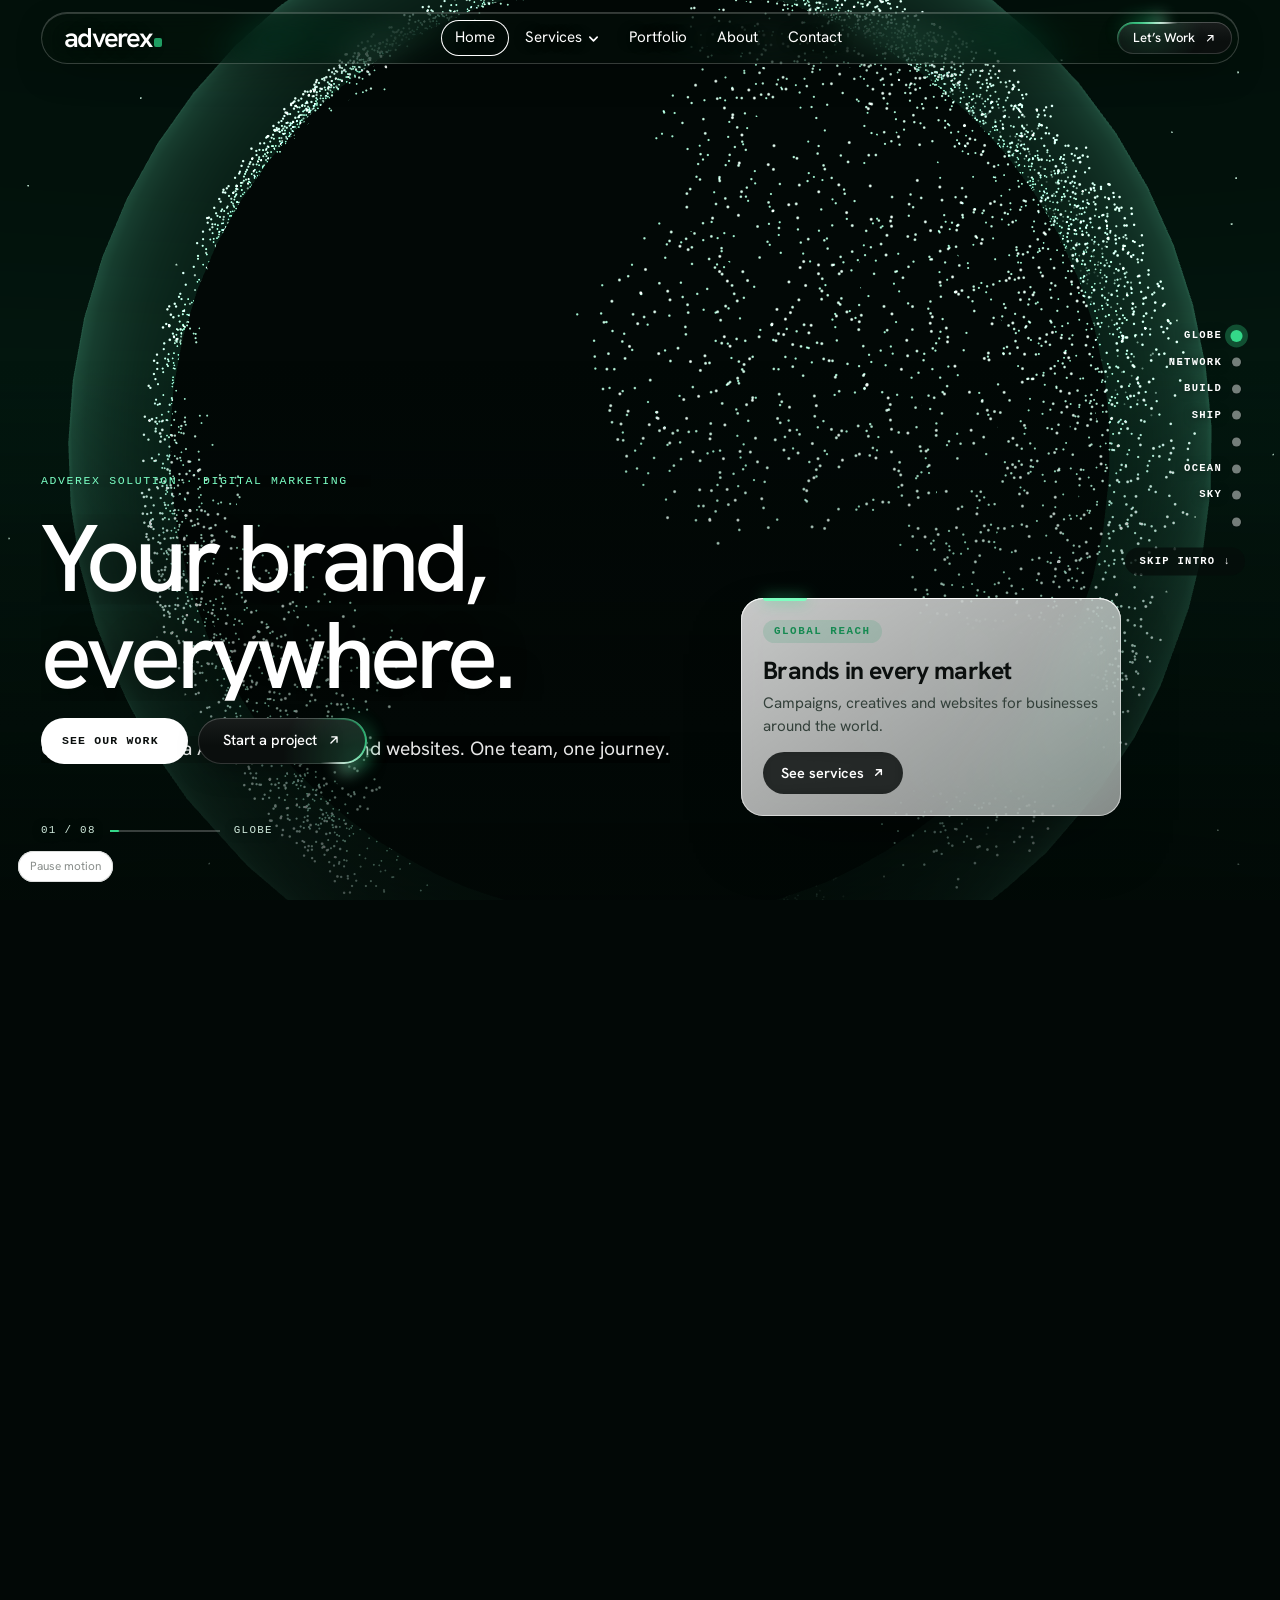
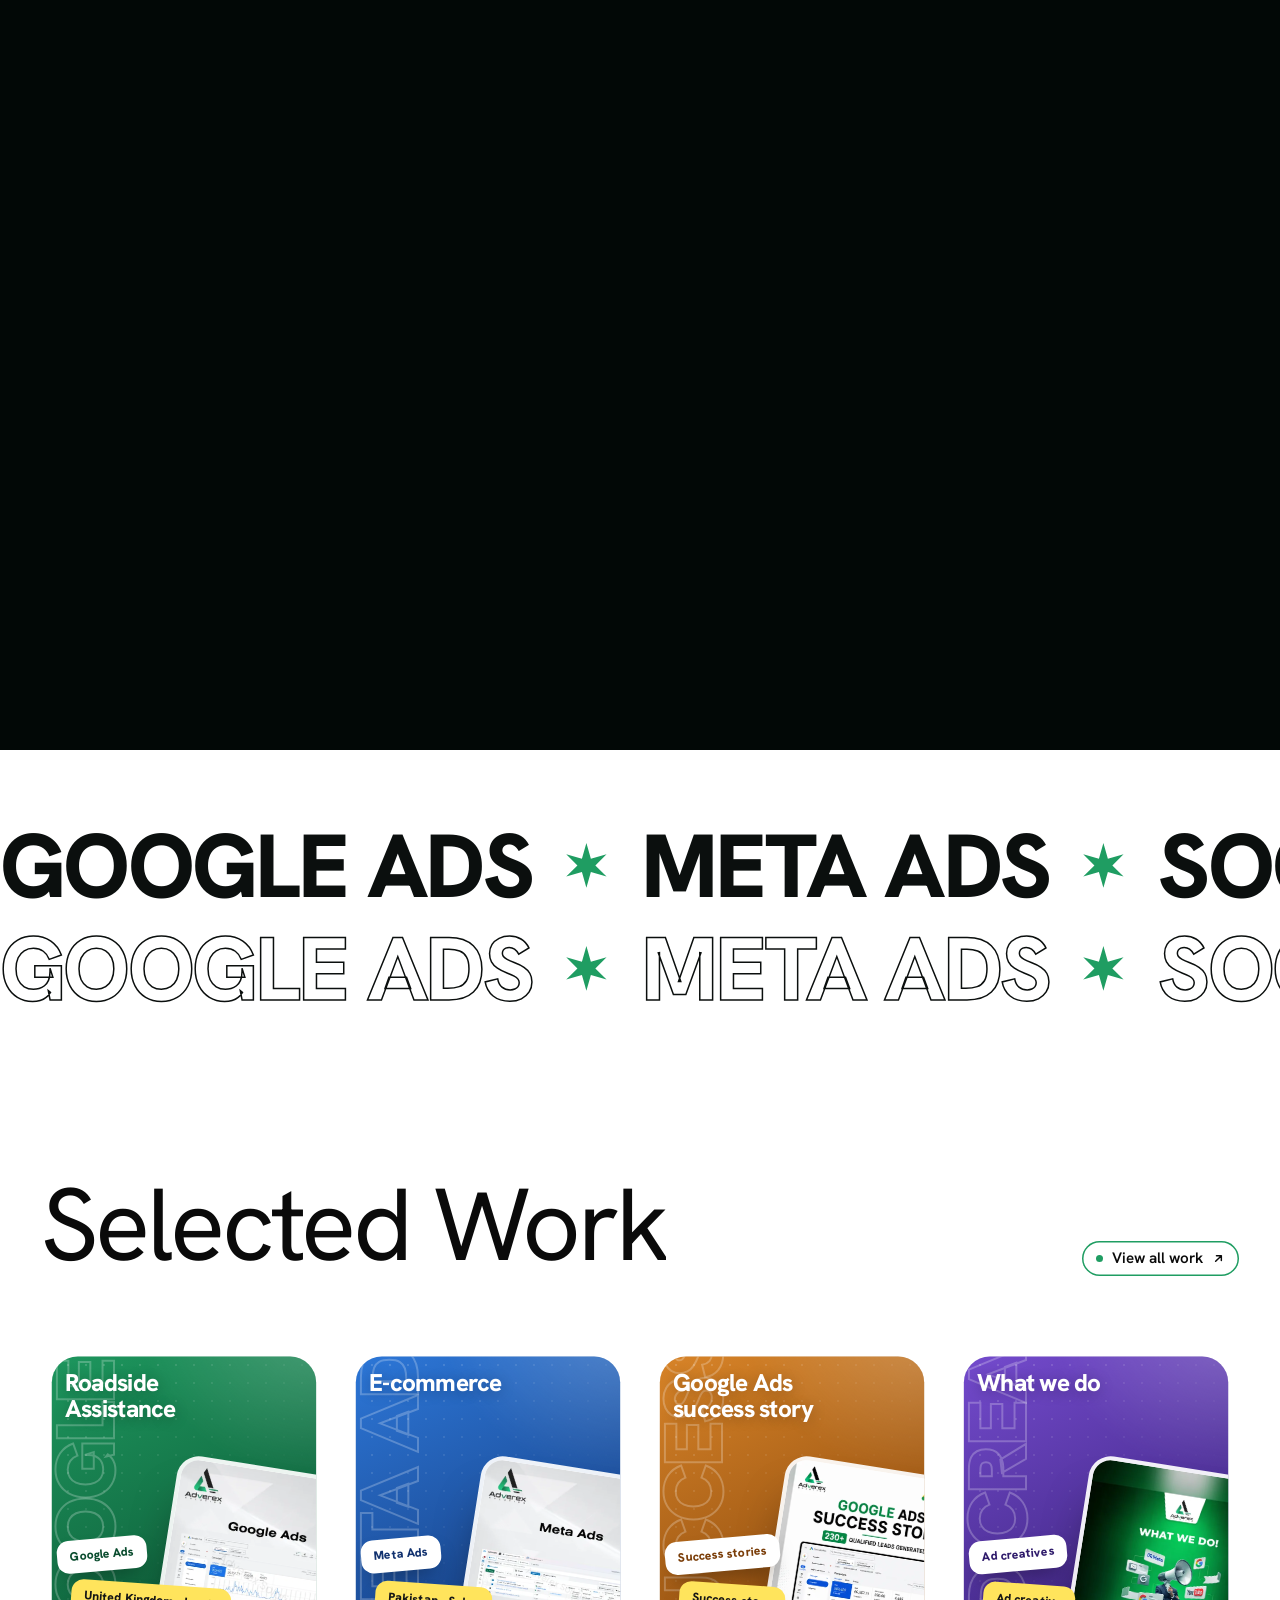
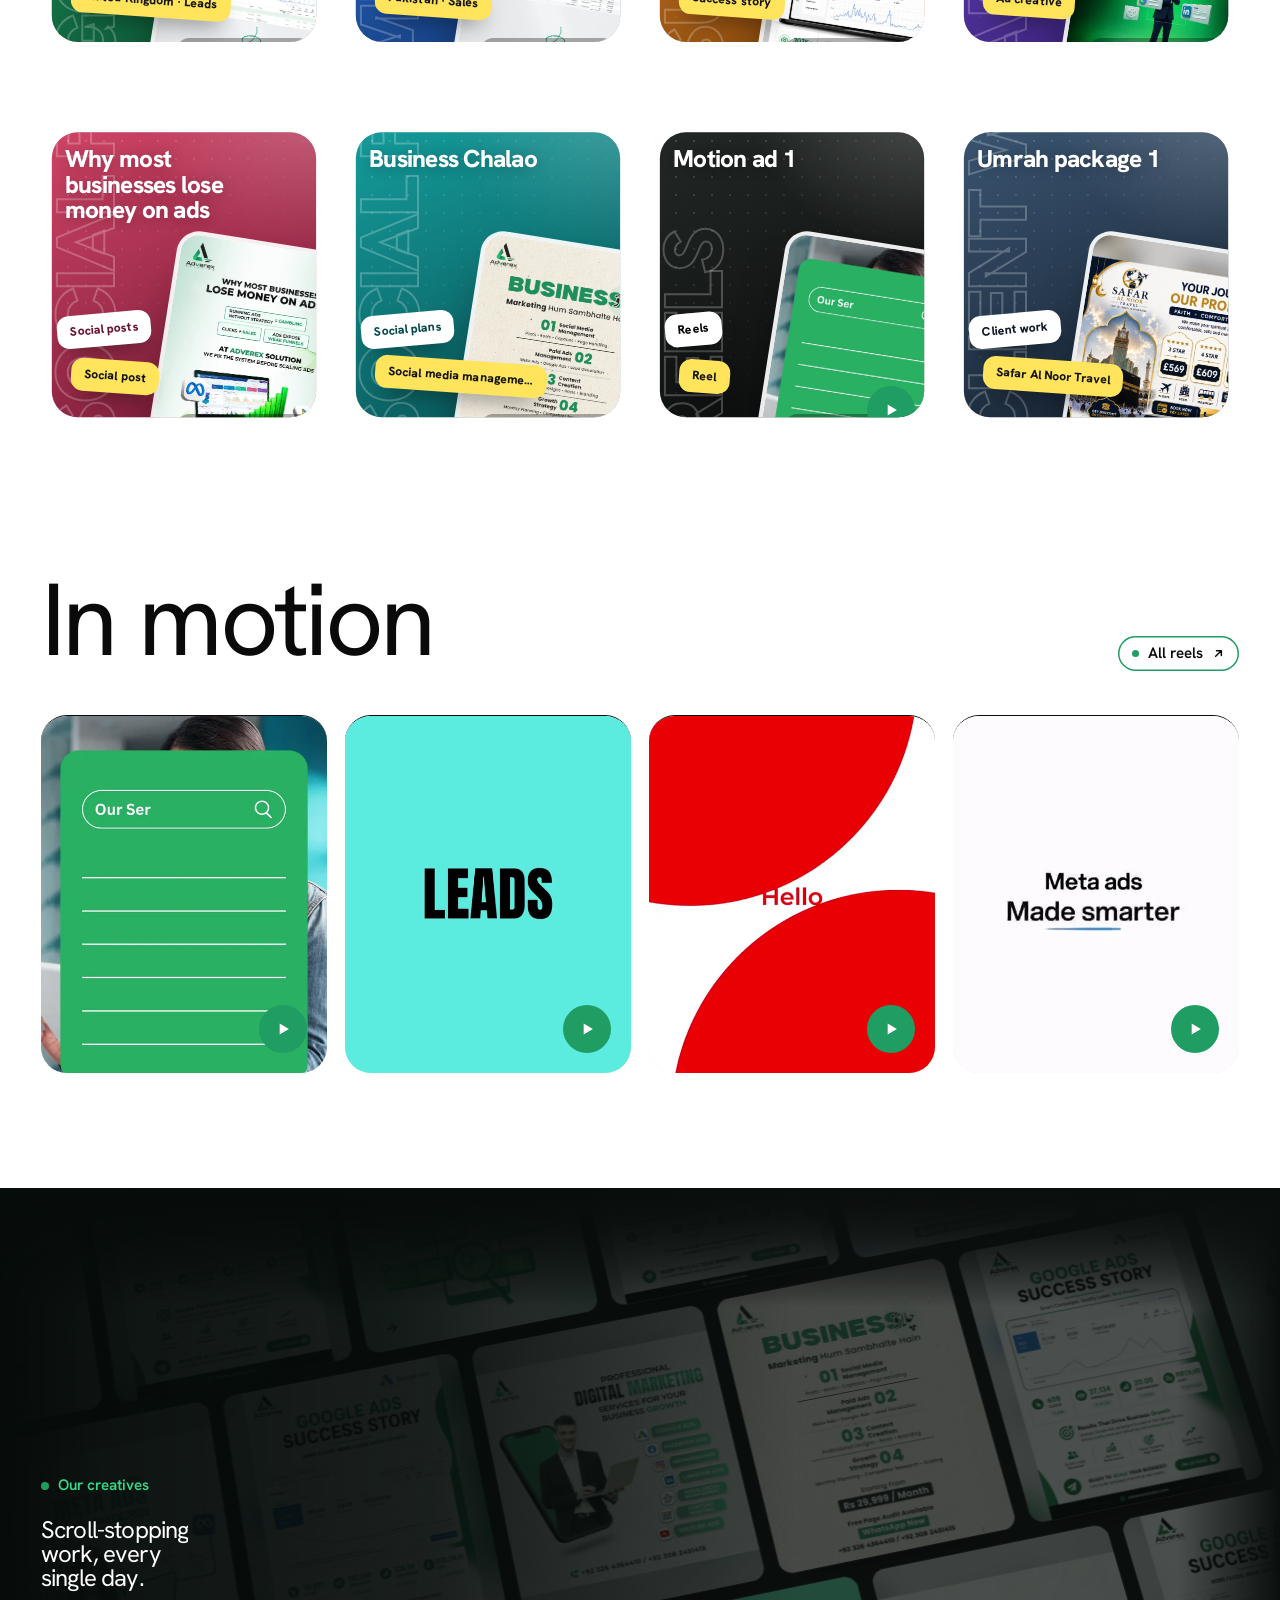
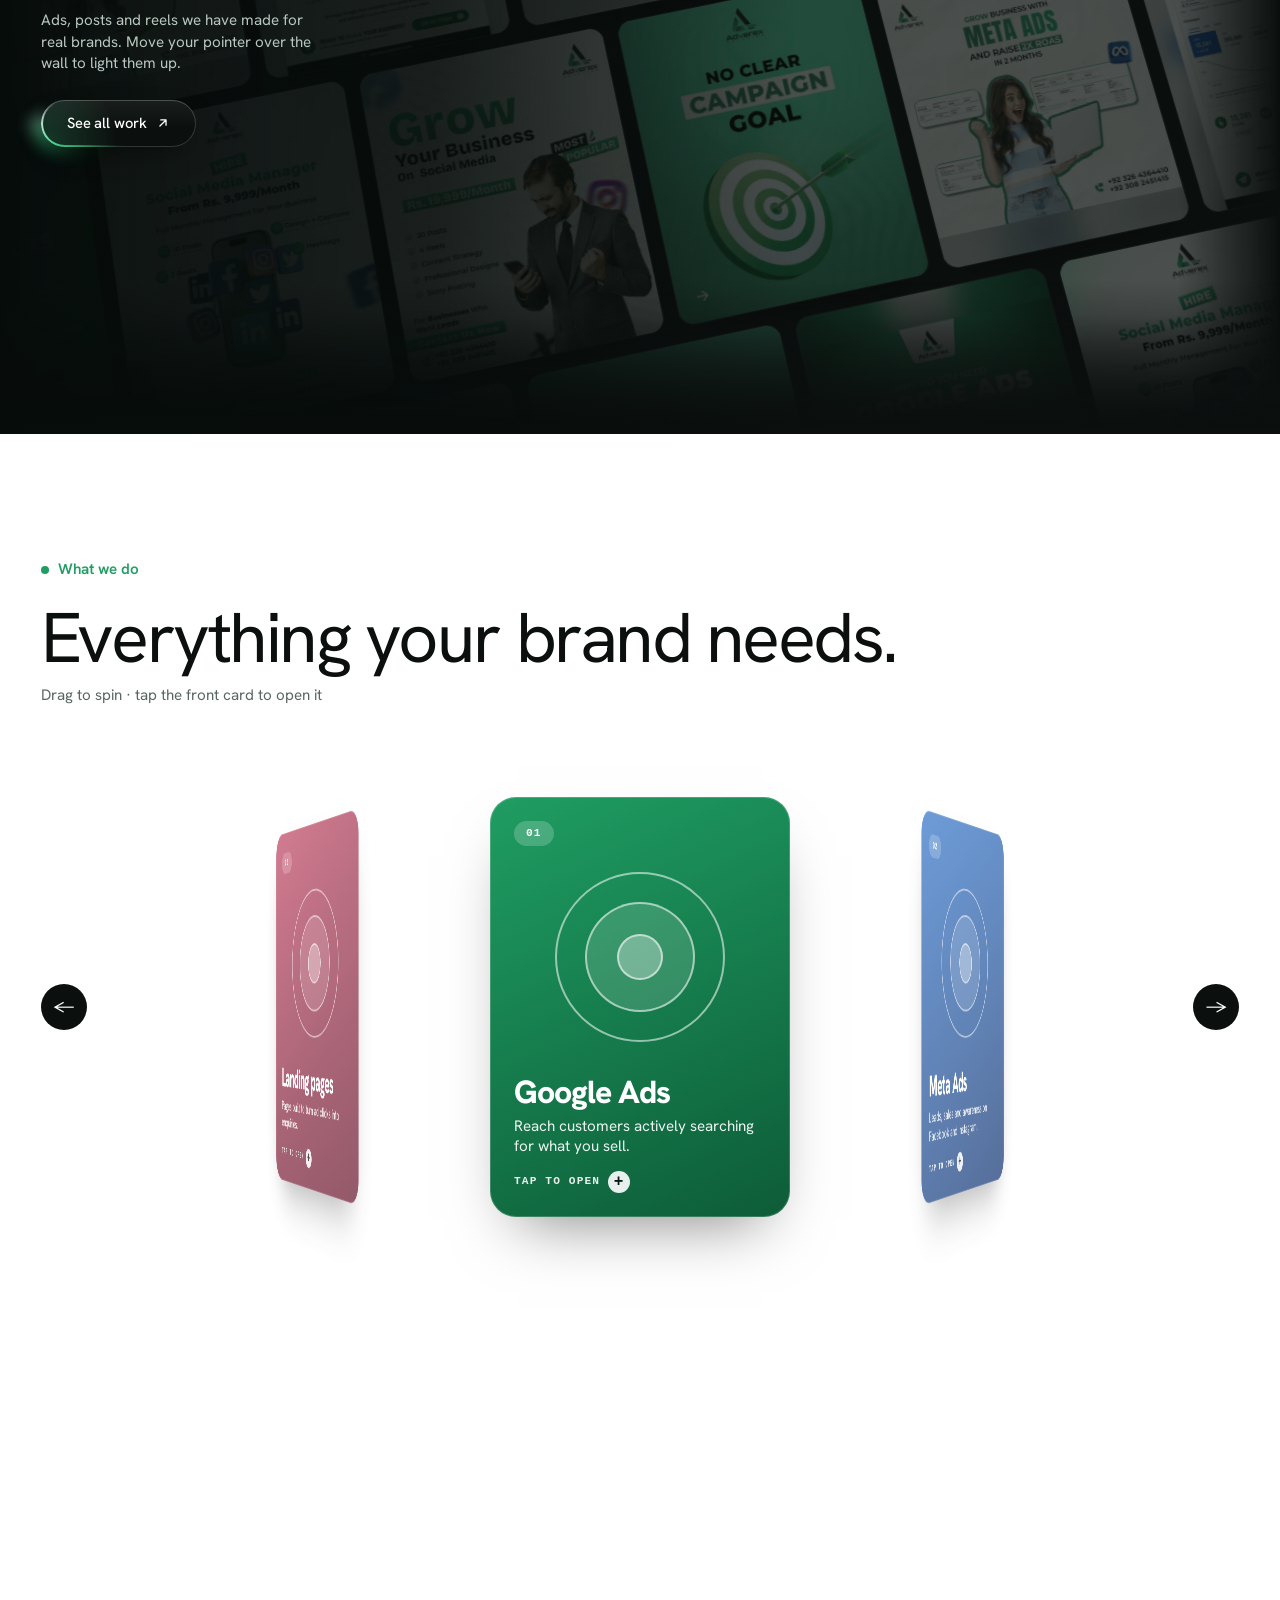
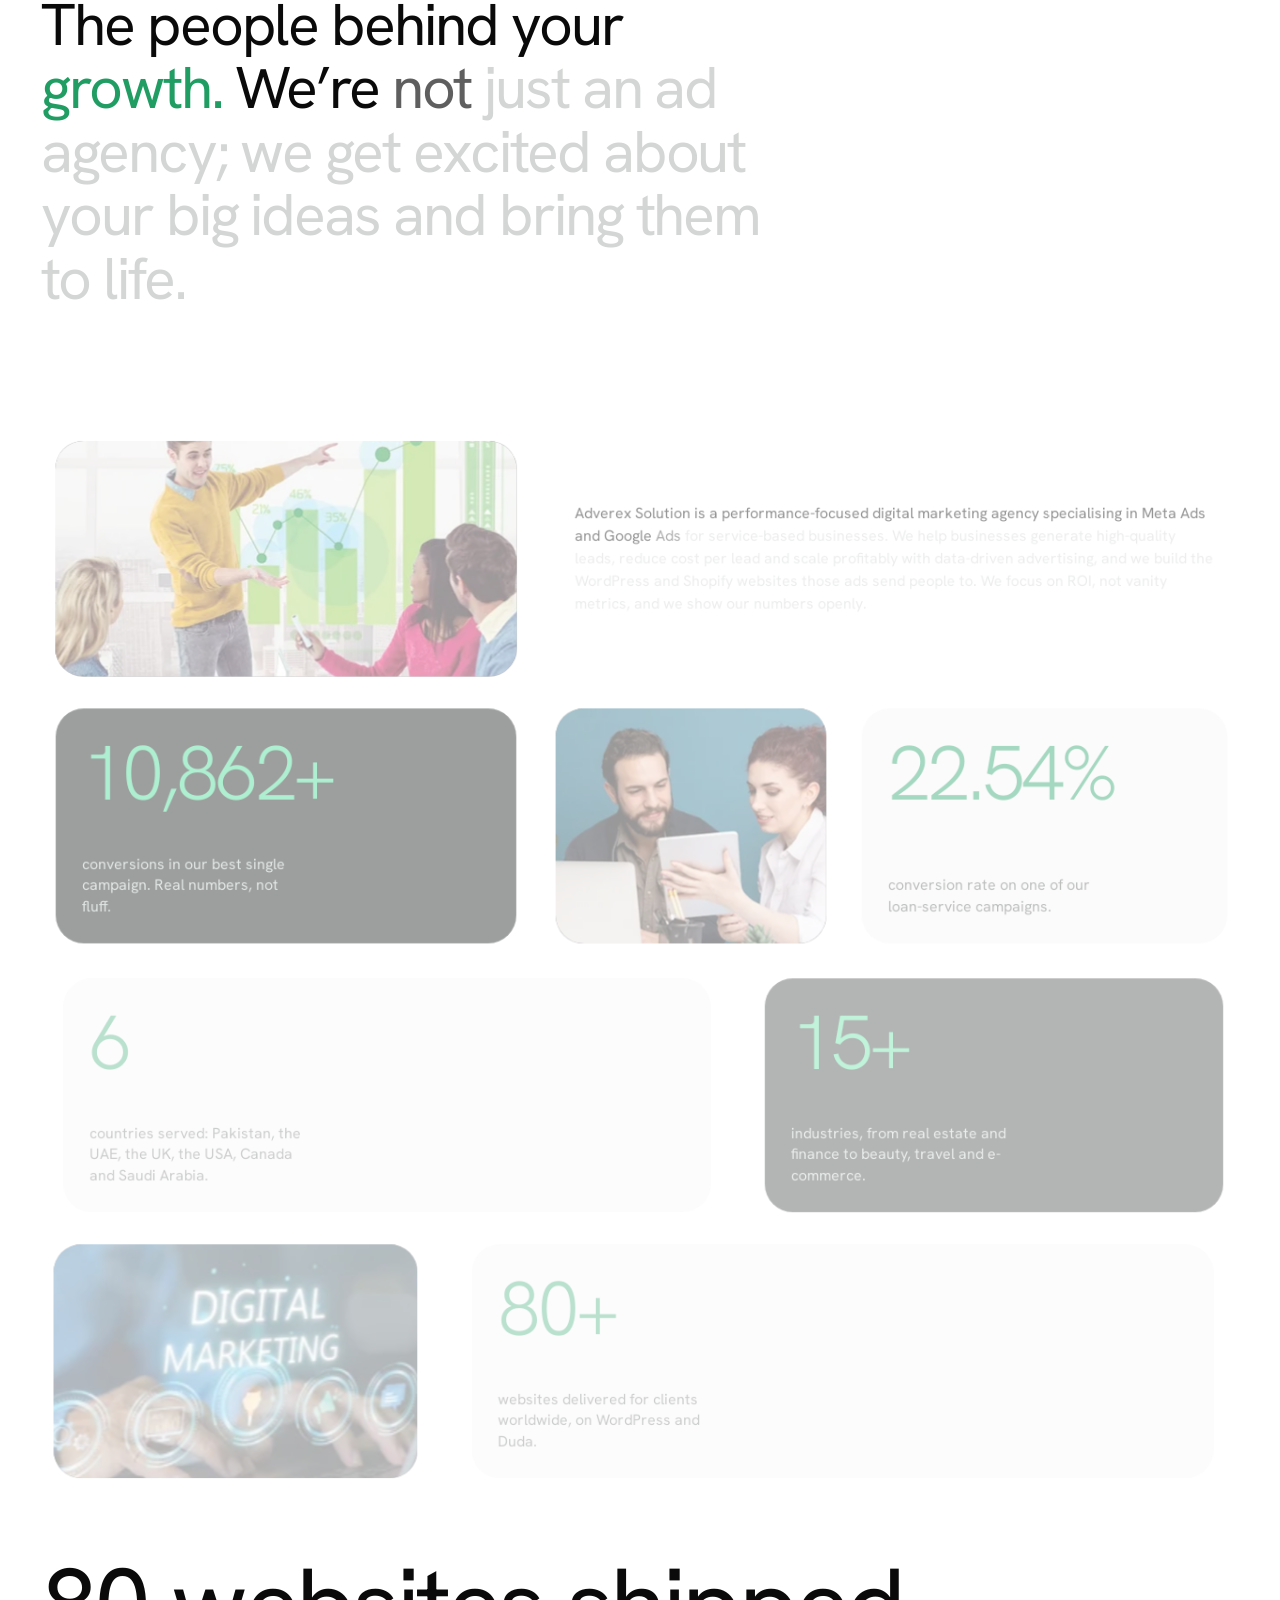
==== index.html @ 2e1046fa "Adverex Solution website" ====
<!DOCTYPE html>
<html lang="en">
<head>
<meta charset="utf-8">
<meta name="viewport" content="width=device-width, initial-scale=1">
<title>Adverex Solution — Google Ads, Meta Ads, WordPress, Shopify & SEO</title>
<meta name="description" content="Adverex Solution is a performance-focused digital marketing agency. One scroll journey through Google Ads, Meta Ads, social media and websites.">
<link rel="preconnect" href="https://fonts.googleapis.com">
<link rel="preconnect" href="https://fonts.gstatic.com" crossorigin>
<link href="https://fonts.googleapis.com/css2?family=Hanken+Grotesk:wght@300;400;500;600&display=swap" rel="stylesheet">
<link rel="stylesheet" href="assets/style.css">
</head>
<body class="page-home">
<div class="dot" id="dot" aria-hidden="true"></div>

<header class="site">
  <a class="logo" href="index.html" aria-label="Adverex home">adverex<i></i></a>
  <nav class="links" id="nav" aria-label="Main">
    <a href="index.html" aria-current="page">Home</a>
    <div class="dd"><a href="services.html" aria-haspopup="true">Services <svg viewBox="0 0 12 12" fill="none" stroke="currentColor" stroke-width="1.8" stroke-linecap="round" stroke-linejoin="round" aria-hidden="true"><path d="M2 4.5l4 4 4-4"/></svg></a>
      <div class="mega"><div class="mg"><div><h5>Advertising</h5><ul><li><a href="services.html#strategy"><i style="--b:#4285F4"><svg viewBox="0 0 24 24"><path d="M3.9998 22.9291C1.7908 22.9291 0 21.1383 0 18.9293s1.7908-3.9998 3.9998-3.9998 3.9998 1.7908 3.9998 3.9998-1.7908 3.9998-3.9998 3.9998zm19.4643-6.0004L15.4632 3.072C14.3586 1.1587 11.9121.5028 9.9988 1.6074S7.4295 5.1585 8.5341 7.0718l8.0009 13.8567c1.1046 1.9133 3.5511 2.5679 5.4644 1.4646 1.9134-1.1046 2.568-3.5511 1.4647-5.4644zM7.5137 4.8438L1.5645 15.1484A4.5 4.5 0 0 1 4 14.4297c2.5597-.0075 4.6248 2.1585 4.4941 4.7148l3.2168-5.5723-3.6094-6.25c-.4499-.7793-.6322-1.6394-.5878-2.4784z"/></svg></i><span><b>Google Ads</b><em>Search leads that convert</em></span></a></li><li><a href="services.html#strategy"><i style="--b:#3b8cff"><svg viewBox="0 0 24 24"><path d="M6.915 4.03c-1.968 0-3.683 1.28-4.871 3.113C.704 9.208 0 11.883 0 14.449c0 .706.07 1.369.21 1.973a6.624 6.624 0 0 0 .265.86 5.297 5.297 0 0 0 .371.761c.696 1.159 1.818 1.927 3.593 1.927 1.497 0 2.633-.671 3.965-2.444.76-1.012 1.144-1.626 2.663-4.32l.756-1.339.186-.325c.061.1.121.196.183.3l2.152 3.595c.724 1.21 1.665 2.556 2.47 3.314 1.046.987 1.992 1.22 3.06 1.22 1.075 0 1.876-.355 2.455-.843a3.743 3.743 0 0 0 .81-.973c.542-.939.861-2.127.861-3.745 0-2.72-.681-5.357-2.084-7.45-1.282-1.912-2.957-2.93-4.716-2.93-1.047 0-2.088.467-3.053 1.308-.652.57-1.257 1.29-1.82 2.05-.69-.875-1.335-1.547-1.958-2.056-1.182-.966-2.315-1.303-3.454-1.303zm10.16 2.053c1.147 0 2.188.758 2.992 1.999 1.132 1.748 1.647 4.195 1.647 6.4 0 1.548-.368 2.9-1.839 2.9-.58 0-1.027-.23-1.664-1.004-.496-.601-1.343-1.878-2.832-4.358l-.617-1.028a44.908 44.908 0 0 0-1.255-1.98c.07-.109.141-.224.211-.327 1.12-1.667 2.118-2.602 3.358-2.602zm-10.201.553c1.265 0 2.058.791 2.675 1.446.307.327.737.871 1.234 1.579l-1.02 1.566c-.757 1.163-1.882 3.017-2.837 4.338-1.191 1.649-1.81 1.817-2.486 1.817-.524 0-1.038-.237-1.383-.794-.263-.426-.464-1.13-.464-2.046 0-2.221.63-4.535 1.66-6.088.454-.687.964-1.226 1.533-1.533a2.264 2.264 0 0 1 1.088-.285z"/></svg></i><span><b>Meta Ads</b><em>Facebook &amp; Instagram</em></span></a></li></ul></div><div><h5>Websites</h5><ul><li><a href="services.html#web-packages"><i style="--b:#4aa3d6"><svg viewBox="0 0 24 24"><path d="M21.469 6.825c.84 1.537 1.318 3.3 1.318 5.175 0 3.979-2.156 7.456-5.363 9.325l3.295-9.527c.615-1.54.82-2.771.82-3.864 0-.405-.026-.78-.07-1.11m-7.981.105c.647-.03 1.232-.105 1.232-.105.582-.075.514-.93-.067-.899 0 0-1.755.135-2.88.135-1.064 0-2.85-.15-2.85-.15-.585-.03-.661.855-.075.885 0 0 .54.061 1.125.09l1.68 4.605-2.37 7.08L5.354 6.9c.649-.03 1.234-.1 1.234-.1.585-.075.516-.93-.065-.896 0 0-1.746.138-2.874.138-.2 0-.438-.008-.69-.015C4.911 3.15 8.235 1.215 12 1.215c2.809 0 5.365 1.072 7.286 2.833-.046-.003-.091-.009-.141-.009-1.06 0-1.812.923-1.812 1.914 0 .89.513 1.643 1.06 2.531.411.72.89 1.643.89 2.977 0 .915-.354 1.994-.821 3.479l-1.075 3.585-3.9-11.61.001.014zM12 22.784c-1.059 0-2.081-.153-3.048-.437l3.237-9.406 3.315 9.087c.024.053.05.101.078.149-1.12.393-2.325.609-3.582.609M1.211 12c0-1.564.336-3.05.935-4.39L7.29 21.709C3.694 19.96 1.212 16.271 1.211 12M12 0C5.385 0 0 5.385 0 12s5.385 12 12 12 12-5.385 12-12S18.615 0 12 0"/></svg></i><span><b>WordPress</b><em>Fast, editable sites</em></span></a></li><li><a href="services.html#web-packages"><i style="--b:#7AB55C"><svg viewBox="0 0 24 24"><path d="M15.337 23.979l7.216-1.561s-2.604-17.613-2.625-17.73c-.018-.116-.114-.192-.211-.192s-1.929-.136-1.929-.136-1.275-1.274-1.439-1.411c-.045-.037-.075-.057-.121-.074l-.914 21.104h.023zM11.71 11.305s-.81-.424-1.774-.424c-1.447 0-1.504.906-1.504 1.141 0 1.232 3.24 1.715 3.24 4.629 0 2.295-1.44 3.76-3.406 3.76-2.354 0-3.54-1.465-3.54-1.465l.646-2.086s1.245 1.066 2.28 1.066c.675 0 .975-.545.975-.932 0-1.619-2.654-1.694-2.654-4.359-.034-2.237 1.571-4.416 4.827-4.416 1.257 0 1.875.361 1.875.361l-.945 2.715-.02.01zM11.17.83c.136 0 .271.038.405.135-.984.465-2.064 1.639-2.508 3.992-.656.213-1.293.405-1.889.578C7.697 3.75 8.951.84 11.17.84V.83zm1.235 2.949v.135c-.754.232-1.583.484-2.394.736.466-1.777 1.333-2.645 2.085-2.971.193.501.309 1.176.309 2.1zm.539-2.234c.694.074 1.141.867 1.429 1.755-.349.114-.735.231-1.158.366v-.252c0-.752-.096-1.371-.271-1.871v.002zm2.992 1.289c-.02 0-.06.021-.078.021s-.289.075-.714.21c-.423-1.233-1.176-2.37-2.508-2.37h-.115C12.135.209 11.669 0 11.265 0 8.159 0 6.675 3.877 6.21 5.846c-1.194.365-2.063.636-2.16.674-.675.213-.694.232-.772.87-.075.462-1.83 14.063-1.83 14.063L15.009 24l.927-21.166z"/></svg></i><span><b>Shopify</b><em>Stores that sell</em></span></a></li><li><a href="services.html#web-packages"><i style="--b:#34d889"><svg viewBox="0 0 24 24" class="gen"><rect x="3" y="4" width="18" height="14" rx="2"/><path d="M3 9h18M8 14h5"/></svg></i><span><b>Landing pages</b><em>Built for one goal</em></span></a></li></ul></div><div><h5>Growth</h5><ul><li><a href="services.html#strategy"><i style="--b:#458CF5"><svg viewBox="0 0 24 24"><path d="M8.548 1.156L6.832 2.872v1.682h1.716zm0 3.398v.035H6.832v-.035H3.386L0 7.844v3.577h2.826V8.94c0-.525.429-.954.954-.954h16.476c.525 0 .954.43.954.954v2.48h2.754V7.844l-3.386-3.29H17.3v.035h-1.717v-.035zm7.035 0H17.3V2.872l-1.717-1.716zM8.679 1.188V2.84h6.773V1.188zm11.471 7.07a.834.834 0 00-.132.01l-.543.002c-5.216.014-10.432-.008-15.648.01-.435-.063-.794.436-.716.883v2.264h17.812c-.016-.888.045-1.782-.034-2.666-.104-.342-.427-.502-.739-.502zm-15.422.634a.689.698 0 01.689.698.689.698 0 01-.689.697.689.698 0 01-.688-.697.689.698 0 01.688-.698zm2.134 0a.689.698 0 01.689.698.689.698 0 01-.689.697.689.698 0 01-.688-.697.689.698 0 01.688-.698zM.036 11.645v9.156c0 1.05.858 1.908 1.907 1.908h.883V11.645zm21.174 0v11.064h.882c1.05 0 1.908-.858 1.908-1.908v-9.156zM4.057 13.133v6.85h6.137v-6.85zm13.243.021v3.777l-1.708.977-1.708-.977v-3.758a4.006 4.006 0 000 7.23v2.441h3.457v-2.442a4.006 4.006 0 00-.041-7.248zm-13.243 8.26v1.43h7.925v-1.43z"/></svg></i><span><b>On-page SEO</b><em>Rank for what you sell</em></span></a></li><li><a href="services.html#strategy"><i style="--b:#F44B21"><svg viewBox="0 0 24 24"><path d="M12 0l5.5 3.5v5H20v3h-2.25l2 12.5H4.25l2-12.5H4v-3h2.5V3.53zm2.94 13.25l-6.22 2.26L8 20.04l7.5-2.75zM12 3.56L9.5 5.17V8.5h5V5.15Z"/></svg></i><span><b>Technical SEO</b><em>Speed &amp; crawlability</em></span></a></li><li><a href="services.html#reviews"><i style="--b:#4285F4"><svg viewBox="0 0 24 24"><path d="M19.527 4.799c1.212 2.608.937 5.678-.405 8.173-1.101 2.047-2.744 3.74-4.098 5.614-.619.858-1.244 1.75-1.669 2.727-.141.325-.263.658-.383.992-.121.333-.224.673-.34 1.008-.109.314-.236.684-.627.687h-.007c-.466-.001-.579-.53-.695-.887-.284-.874-.581-1.713-1.019-2.525-.51-.944-1.145-1.817-1.79-2.671L19.527 4.799zM8.545 7.705l-3.959 4.707c.724 1.54 1.821 2.863 2.871 4.18.247.31.494.622.737.936l4.984-5.925-.029.01c-1.741.601-3.691-.291-4.392-1.987a3.377 3.377 0 0 1-.209-.716c-.063-.437-.077-.761-.004-1.198l.001-.007zM5.492 3.149l-.003.004c-1.947 2.466-2.281 5.88-1.117 8.77l4.785-5.689-.058-.05-3.607-3.035zM14.661.436l-3.838 4.563a.295.295 0 0 1 .027-.01c1.6-.551 3.403.15 4.22 1.626.176.319.323.683.377 1.045.068.446.085.773.012 1.22l-.003.016 3.836-4.561A8.382 8.382 0 0 0 14.67.439l-.009-.003zM9.466 5.868L14.162.285l-.047-.012A8.31 8.31 0 0 0 11.986 0a8.439 8.439 0 0 0-6.169 2.766l-.016.018 3.665 3.084z"/></svg></i><span><b>Local SEO</b><em>Win nearby searches</em></span></a></li></ul></div></div><div class="mf"><span>230+ leads from one campaign</span><a class="vs-shimmer-border sbtn mgcta" href="services.html">Explore all services <svg viewBox="0 0 16 16" width="14" height="14" aria-hidden="true"><path d="M4.5 11.5 11.5 4.5M5.5 4.5h6v6" fill="none" stroke="currentColor" stroke-width="1.5" stroke-linecap="round" stroke-linejoin="round"/></svg></a></div></div>
    </div>
    <a href="portfolio.html">Portfolio</a><a href="index.html#about">About</a><a href="contact.html">Contact</a>
  </nav>
  <div class="right">
    <a class="vs-shimmer-border sbtn navcta" href="contact.html">Let&rsquo;s Work <svg viewBox="0 0 16 16" width="15" height="15" aria-hidden="true"><path d="M4.5 11.5 11.5 4.5M5.5 4.5h6v6" fill="none" stroke="currentColor" stroke-width="1.5" stroke-linecap="round" stroke-linejoin="round"/></svg></a>
    <button class="mbtn" id="mbtn" type="button" aria-controls="nav" aria-expanded="false">Menu</button>
  </div>
</header>

<main id="top">
<section id="journey" aria-label="Adverex journey">
<div id="stage">
<div class="paperin" id="paperin"><div class="pin"><p class="eye dk">Real numbers</p><h2>Built on results<br>you can check.</h2><div class="pst">
<div><b>230+</b><span>qualified leads from one Google Ads campaign</span></div>
<div><b>22.54%</b><span>conversion rate on a loan-service campaign</span></div>
<div><b>80+</b><span>websites delivered</span></div>
<div><b>15+</b><span>industries served</span></div></div></div></div>
<canvas id="gl" aria-hidden="true"></canvas>
<div class="act a1" data-a="0" data-b="0.1"><p class="eye"><span class="ln" style="--i:0"><span>Adverex Solution · Digital marketing</span></span></p><h1><span class="ln" style="--i:1"><span>Your brand,</span></span><span class="ln" style="--i:2"><span>everywhere.</span></span></h1><p class="sub"><span class="ln" style="--i:3"><span>Google Ads, Meta Ads, social media and websites. One team, one journey.</span></span></p></div><div class="act a2" data-a="0.1" data-b="0.205"><p class="eye"><span class="ln" style="--i:0"><span>Network</span></span></p><h2><span class="ln" style="--i:1"><span>Real campaigns,</span></span><span class="ln" style="--i:2"><span>real results.</span></span></h2><p class="sub"><span class="ln" style="--i:3"><span>From Lahore to London, ads that turn clicks into customers.</span></span></p></div><div class="act a3" data-a="0.245" data-b="0.375"><p class="eye"><span class="ln" style="--i:0"><span>01 · Build</span></span></p><h2><span class="ln" style="--i:1"><span>We build it.</span></span></h2><p class="sub"><span class="ln" style="--i:2"><span>Strategy, creatives and landing pages, packed and ready to ship.</span></span></p></div><div class="act a4" data-a="0.395" data-b="0.52"><p class="eye"><span class="ln" style="--i:0"><span>02 · Launch</span></span></p><h2><span class="ln" style="--i:1"><span>We ship it.</span></span></h2><p class="sub"><span class="ln" style="--i:2"><span>Live on Google and Meta, on every feed, on every screen.</span></span></p></div><div class="act a5" data-a="0.545" data-b="0.665"><p class="eye"><span class="ln" style="--i:0"><span>03 · Scale</span></span></p><h2><span class="ln" style="--i:1"><span>Every channel,</span></span><span class="ln" style="--i:2"><span>one road.</span></span></h2><p class="sub"><span class="ln" style="--i:3"><span>Google Ads · Meta Ads · Social · Websites · SEO</span></span></p></div><div class="act a6" data-a="0.68" data-b="0.8"><p class="eye"><span class="ln" style="--i:0"><span>04 · Worldwide</span></span></p><h2><span class="ln" style="--i:1"><span>Delivered</span></span><span class="ln" style="--i:2"><span>worldwide.</span></span></h2><p class="sub"><span class="ln" style="--i:3"><span>80+ websites across 15+ industries, and counting.</span></span></p></div><div class="act a7" data-a="0.875" data-b="0.945"><p class="eye"><span class="ln" style="--i:0"><span>05 · Results</span></span></p><h2><span class="ln" style="--i:1"><span>Everything we make,</span></span><span class="ln" style="--i:2"><span>in motion.</span></span></h2><p class="sub"><span class="ln" style="--i:3"><span>Ads, feeds, websites and results, built to take off.</span></span></p><div class="btns"><a class="hp solid" href="portfolio.html">See our work <i></i></a><a class="vs-shimmer-border sbtn" href="contact.html">Start a project <svg viewBox="0 0 16 16" width="15" height="15" aria-hidden="true"><path d="M4.5 11.5 11.5 4.5M5.5 4.5h6v6" fill="none" stroke="currentColor" stroke-width="1.5" stroke-linecap="round" stroke-linejoin="round"/></svg></a></div></div>
<div id="hud" aria-hidden="true"><span id="hnum">01 / 08</span><span class="trk"><i id="hbar"></i></span><span id="hname">Globe</span></div>
<div id="hint" aria-hidden="true">Scroll to travel<i></i></div>
<div id="veil" aria-hidden="true"><div class="m"></div><div class="l"></div><div class="r"></div></div>
</div></section>
<div id="paper">
<section class="vband" aria-label="What we do"><div class="vs-velocity-marquee" data-vs-velocity-marquee="1" style="--vs-velocity-marquee-speed:60;--vs-velocity-marquee-gap:2rem"><div class="vs-velocity-marquee-track"><span>Google Ads</span><svg class="vs-velocity-marquee-spin" viewBox="0 0 40 40" width=".5em" height=".5em" fill="#1f9d62" aria-hidden="true"><path d="M20 0l4 14 14-4-10 10 10 10-14-4-4 14-4-14-14 4 10-10L2 10l14 4z"/></svg><span>Meta Ads</span><svg class="vs-velocity-marquee-spin" viewBox="0 0 40 40" width=".5em" height=".5em" fill="#1f9d62" aria-hidden="true"><path d="M20 0l4 14 14-4-10 10 10 10-14-4-4 14-4-14-14 4 10-10L2 10l14 4z"/></svg><span>Social media</span><svg class="vs-velocity-marquee-spin" viewBox="0 0 40 40" width=".5em" height=".5em" fill="#1f9d62" aria-hidden="true"><path d="M20 0l4 14 14-4-10 10 10 10-14-4-4 14-4-14-14 4 10-10L2 10l14 4z"/></svg><span>Websites</span><svg class="vs-velocity-marquee-spin" viewBox="0 0 40 40" width=".5em" height=".5em" fill="#1f9d62" aria-hidden="true"><path d="M20 0l4 14 14-4-10 10 10 10-14-4-4 14-4-14-14 4 10-10L2 10l14 4z"/></svg><span>Reels</span><svg class="vs-velocity-marquee-spin" viewBox="0 0 40 40" width=".5em" height=".5em" fill="#1f9d62" aria-hidden="true"><path d="M20 0l4 14 14-4-10 10 10 10-14-4-4 14-4-14-14 4 10-10L2 10l14 4z"/></svg><span>Strategy</span><svg class="vs-velocity-marquee-spin" viewBox="0 0 40 40" width=".5em" height=".5em" fill="#1f9d62" aria-hidden="true"><path d="M20 0l4 14 14-4-10 10 10 10-14-4-4 14-4-14-14 4 10-10L2 10l14 4z"/></svg></div></div><div class="vs-velocity-marquee" data-vs-velocity-marquee="-1" style="--vs-velocity-marquee-speed:45;--vs-velocity-marquee-gap:2rem"><div class="vs-velocity-marquee-track vo"><span>Google Ads</span><svg class="vs-velocity-marquee-spin" viewBox="0 0 40 40" width=".5em" height=".5em" fill="#1f9d62" aria-hidden="true"><path d="M20 0l4 14 14-4-10 10 10 10-14-4-4 14-4-14-14 4 10-10L2 10l14 4z"/></svg><span>Meta Ads</span><svg class="vs-velocity-marquee-spin" viewBox="0 0 40 40" width=".5em" height=".5em" fill="#1f9d62" aria-hidden="true"><path d="M20 0l4 14 14-4-10 10 10 10-14-4-4 14-4-14-14 4 10-10L2 10l14 4z"/></svg><span>Social media</span><svg class="vs-velocity-marquee-spin" viewBox="0 0 40 40" width=".5em" height=".5em" fill="#1f9d62" aria-hidden="true"><path d="M20 0l4 14 14-4-10 10 10 10-14-4-4 14-4-14-14 4 10-10L2 10l14 4z"/></svg><span>Websites</span><svg class="vs-velocity-marquee-spin" viewBox="0 0 40 40" width=".5em" height=".5em" fill="#1f9d62" aria-hidden="true"><path d="M20 0l4 14 14-4-10 10 10 10-14-4-4 14-4-14-14 4 10-10L2 10l14 4z"/></svg><span>Reels</span><svg class="vs-velocity-marquee-spin" viewBox="0 0 40 40" width=".5em" height=".5em" fill="#1f9d62" aria-hidden="true"><path d="M20 0l4 14 14-4-10 10 10 10-14-4-4 14-4-14-14 4 10-10L2 10l14 4z"/></svg><span>Strategy</span><svg class="vs-velocity-marquee-spin" viewBox="0 0 40 40" width=".5em" height=".5em" fill="#1f9d62" aria-hidden="true"><path d="M20 0l4 14 14-4-10 10 10 10-14-4-4 14-4-14-14 4 10-10L2 10l14 4z"/></svg></div></div></section>
<section class="work pad" id="work" aria-labelledby="work-h">
  <div class="work-head">
    <h2 class="big" id="work-h">Selected Work</h2>
    <a class="work-link" href="portfolio.html">View all work</a>
  </div>
  <div class="tiles" id="tiles" data-limit="8"></div>
</section>
<section class="sec pad" id="reels" aria-labelledby="rl-h">
  <div class="work-head"><h2 class="big" id="rl-h">In motion</h2><a class="work-link" href="portfolio.html">All reels</a></div>
  <div class="vrow"><a class="tile vcard rv" href="portfolio.html" aria-label="Motion ad 1: view portfolio"><video class="vloop" src="assets/video/v01.mp4" poster="assets/video/v01.webp" muted loop playsinline preload="none"></video><span class="tg">Reel</span><div class="cap"><span class="go"><svg viewBox="0 0 24 24" fill="currentColor" aria-hidden="true"><path d="M8 5.5v13l11-6.5z"/></svg></span></div></a><a class="tile vcard rv" href="portfolio.html" aria-label="Motion ad 2: view portfolio"><video class="vloop" src="assets/video/v02.mp4" poster="assets/video/v02.webp" muted loop playsinline preload="none"></video><span class="tg">Reel</span><div class="cap"><span class="go"><svg viewBox="0 0 24 24" fill="currentColor" aria-hidden="true"><path d="M8 5.5v13l11-6.5z"/></svg></span></div></a><a class="tile vcard rv" href="portfolio.html" aria-label="Motion ad 3: view portfolio"><video class="vloop" src="assets/video/v03.mp4" poster="assets/video/v03.webp" muted loop playsinline preload="none"></video><span class="tg">Reel</span><div class="cap"><span class="go"><svg viewBox="0 0 24 24" fill="currentColor" aria-hidden="true"><path d="M8 5.5v13l11-6.5z"/></svg></span></div></a><a class="tile vcard rv" href="portfolio.html" aria-label="Motion ad 4: view portfolio"><video class="vloop" src="assets/video/v04.mp4" poster="assets/video/v04.webp" muted loop playsinline preload="none"></video><span class="tg">Reel</span><div class="cap"><span class="go"><svg viewBox="0 0 24 24" fill="currentColor" aria-hidden="true"><path d="M8 5.5v13l11-6.5z"/></svg></span></div></a></div>
</section>
<section class="gmsec" id="gmsec" aria-labelledby="gm-h"><div class="gm" id="gm" data-items='["assets/ads/a05.webp", "assets/smm/s02.webp", "assets/posts/c03.webp", "assets/ads/a03.webp", "assets/ads/a11.webp", "assets/ads/a10.webp", "assets/smm/s05.webp", "assets/smm/s01.webp", "assets/posts/c02.webp", "assets/posts/c07.webp", "assets/smm/s04.webp", "assets/ads/a07.webp", "assets/posts/c05.webp", "assets/ss/ss1.webp", "assets/ss/ss4.webp", "assets/ads/a04.webp", "assets/ads/a06.webp", "assets/ads/a02.webp", "assets/ads/a08.webp", "assets/posts/c04.webp", "assets/ads/a01.webp", "assets/posts/c06.webp", "assets/ss/ss3.webp", "assets/smm/s03.webp", "assets/ss/ss5.webp", "assets/posts/c01.webp", "assets/ss/ss6.webp", "assets/ads/a09.webp", "assets/ss/ss2.webp"]'></div><div class="gmc"><p class="eyebrow">Our creatives</p><h2 class="big" id="gm-h">Scroll-stopping work, every single day.</h2><p class="gmp">Ads, posts and reels we have made for real brands. Move your pointer over the wall to light them up.</p><a class="vs-shimmer-border sbtn gmcta" href="portfolio.html">See all work <svg viewBox="0 0 16 16" width="15" height="15" aria-hidden="true"><path d="M4.5 11.5 11.5 4.5M5.5 4.5h6v6" fill="none" stroke="currentColor" stroke-width="1.5" stroke-linecap="round" stroke-linejoin="round"/></svg></a></div></section>
<section class="orbsec" id="services-orbit" aria-labelledby="ob-h"><div class="pad"><p class="eyebrow">What we do</p><h2 class="big sec-h" id="ob-h">Everything your brand needs.</h2><p class="orb-hint">Drag to spin &middot; tap the front card to open it</p></div><div class="orb" id="orb" role="group" aria-label="Services carousel"><div class="orb-ring"><div class="orb-card" style="--c1:#1f9d62;--c2:#0d5c38"><div class="orb-in"><div class="orb-f orb-front"><span class="orb-n">01</span><div class="orb-rings" aria-hidden="true"><i></i><i></i><i></i></div><h3>Google Ads</h3><p>Reach customers actively searching for what you sell.</p><span class="orb-tap">Tap to open <b>+</b></span></div><div class="orb-f orb-back"><h3>Google Ads</h3><ul><li>Search campaigns</li><li>Performance Max</li><li>Conversion tracking</li><li>Monthly reporting</li></ul><a class="orb-cta" href="contact.html">Get a quote <b><svg viewBox="0 0 16 16" width="1em" height="1em" aria-hidden="true"><path d="M4.5 11.5 11.5 4.5M5.5 4.5h6v6" fill="none" stroke="currentColor" stroke-width="1.6" stroke-linecap="round" stroke-linejoin="round"/></svg></b></a><a class="orb-more" href="services.html">All services</a></div></div></div><div class="orb-card" style="--c1:#2f7de1;--c2:#173f87"><div class="orb-in"><div class="orb-f orb-front"><span class="orb-n">02</span><div class="orb-rings" aria-hidden="true"><i></i><i></i><i></i></div><h3>Meta Ads</h3><p>Leads, sales and awareness on Facebook and Instagram.</p><span class="orb-tap">Tap to open <b>+</b></span></div><div class="orb-f orb-back"><h3>Meta Ads</h3><ul><li>Lead generation</li><li>Retargeting</li><li>Creative testing</li><li>Audience building</li></ul><a class="orb-cta" href="contact.html">Get a quote <b><svg viewBox="0 0 16 16" width="1em" height="1em" aria-hidden="true"><path d="M4.5 11.5 11.5 4.5M5.5 4.5h6v6" fill="none" stroke="currentColor" stroke-width="1.6" stroke-linecap="round" stroke-linejoin="round"/></svg></b></a><a class="orb-more" href="services.html">All services</a></div></div></div><div class="orb-card" style="--c1:#7a4fd6;--c2:#3a2478"><div class="orb-in"><div class="orb-f orb-front"><span class="orb-n">03</span><div class="orb-rings" aria-hidden="true"><i></i><i></i><i></i></div><h3>WordPress</h3><p>Fast, professional websites that represent your business.</p><span class="orb-tap">Tap to open <b>+</b></span></div><div class="orb-f orb-back"><h3>WordPress</h3><ul><li>Custom design</li><li>Speed &amp; mobile</li><li>Easy to edit</li><li>Care plans</li></ul><a class="orb-cta" href="contact.html">Get a quote <b><svg viewBox="0 0 16 16" width="1em" height="1em" aria-hidden="true"><path d="M4.5 11.5 11.5 4.5M5.5 4.5h6v6" fill="none" stroke="currentColor" stroke-width="1.6" stroke-linecap="round" stroke-linejoin="round"/></svg></b></a><a class="orb-more" href="services.html">All services</a></div></div></div><div class="orb-card" style="--c1:#e08a2b;--c2:#8a4a0c"><div class="orb-in"><div class="orb-f orb-front"><span class="orb-n">04</span><div class="orb-rings" aria-hidden="true"><i></i><i></i><i></i></div><h3>Shopify</h3><p>Custom stores built for smooth shopping and growth.</p><span class="orb-tap">Tap to open <b>+</b></span></div><div class="orb-f orb-back"><h3>Shopify</h3><ul><li>Store setup</li><li>Theme customisation</li><li>Checkout</li><li>Product pages</li></ul><a class="orb-cta" href="contact.html">Get a quote <b><svg viewBox="0 0 16 16" width="1em" height="1em" aria-hidden="true"><path d="M4.5 11.5 11.5 4.5M5.5 4.5h6v6" fill="none" stroke="currentColor" stroke-width="1.6" stroke-linecap="round" stroke-linejoin="round"/></svg></b></a><a class="orb-more" href="services.html">All services</a></div></div></div><div class="orb-card" style="--c1:#16a3a3;--c2:#0a5555"><div class="orb-in"><div class="orb-f orb-front"><span class="orb-n">05</span><div class="orb-rings" aria-hidden="true"><i></i><i></i><i></i></div><h3>SEO</h3><p>Better rankings and qualified traffic from search.</p><span class="orb-tap">Tap to open <b>+</b></span></div><div class="orb-f orb-back"><h3>SEO</h3><ul><li>On-page SEO</li><li>Technical SEO</li><li>Content</li><li>Local SEO</li></ul><a class="orb-cta" href="contact.html">Get a quote <b><svg viewBox="0 0 16 16" width="1em" height="1em" aria-hidden="true"><path d="M4.5 11.5 11.5 4.5M5.5 4.5h6v6" fill="none" stroke="currentColor" stroke-width="1.6" stroke-linecap="round" stroke-linejoin="round"/></svg></b></a><a class="orb-more" href="services.html">All services</a></div></div></div><div class="orb-card" style="--c1:#d9486b;--c2:#7d1d38"><div class="orb-in"><div class="orb-f orb-front"><span class="orb-n">06</span><div class="orb-rings" aria-hidden="true"><i></i><i></i><i></i></div><h3>Landing pages</h3><p>Pages built to turn ad clicks into enquiries.</p><span class="orb-tap">Tap to open <b>+</b></span></div><div class="orb-f orb-back"><h3>Landing pages</h3><ul><li>Conversion design</li><li>Fast loading</li><li>A/B ready</li><li>Form &amp; call tracking</li></ul><a class="orb-cta" href="contact.html">Get a quote <b><svg viewBox="0 0 16 16" width="1em" height="1em" aria-hidden="true"><path d="M4.5 11.5 11.5 4.5M5.5 4.5h6v6" fill="none" stroke="currentColor" stroke-width="1.6" stroke-linecap="round" stroke-linejoin="round"/></svg></b></a><a class="orb-more" href="services.html">All services</a></div></div></div></div><button class="orb-nav prev" type="button" aria-label="Previous service">&larr;</button><button class="orb-nav next" type="button" aria-label="Next service">&rarr;</button></div></section>
<section class="about pad" id="about" aria-labelledby="ab-h">
  <h2 class="sr" id="ab-h">About Adverex</h2>
  <p class="stmt big" id="stmt" data-accent="growth">The people behind your growth. We&rsquo;re not just an ad agency; we get excited about your big ideas and bring them to life.</p>

  <div class="bento" id="bento">
    <div class="bt art s5"><div class="pl"><img src="assets/web/growth.webp" alt="" loading="lazy" decoding="async" ></div></div>
    <div class="bt txt s7"><p class="why" id="why">Adverex Solution is a performance-focused digital marketing agency specialising in Meta Ads and Google Ads for service-based businesses. We help businesses generate high-quality leads, reduce cost per lead and scale profitably with data-driven advertising, and we build the WordPress and Shopify websites those ads send people to. We focus on ROI, not vanity metrics, and we show our numbers openly.</p></div>

    <div class="bt acc s5"><b data-count="10862" data-suffix="+">0</b><p class="l">conversions in our best single campaign. Real numbers, not fluff.</p></div>
    <div class="bt art s3"><div class="pl"><img src="assets/web/who.webp" alt="" loading="lazy" decoding="async" ></div></div>
    <div class="bt grey s4"><b data-count="22.54" data-dec="2" data-suffix="%">0</b><p class="l">conversion rate on one of our loan-service campaigns.</p></div>

    <div class="bt grey s7"><b data-count="6">0</b><p class="l">countries served: Pakistan, the UAE, the UK, the USA, Canada and Saudi Arabia.</p></div>
    <div class="bt acc s5"><b data-count="15" data-suffix="+">0</b><p class="l">industries, from real estate and finance to beauty, travel and e-commerce.</p></div>

    <div class="bt art s4"><div class="pl"><img src="assets/web/started.webp" alt="" loading="lazy" decoding="async" ></div></div>
    <div class="bt grey s8"><b data-count="80" data-suffix="+">0</b><p class="l">websites delivered for clients worldwide, on WordPress and Duda.</p></div>
  </div>
</section>
<section class="sec pad" aria-labelledby="ws-h">
  <div class="work-head"><h2 class="big" id="ws-h">80 websites shipped</h2><a class="work-link" href="portfolio.html#sites">See them all</a></div>
  <div class="dwrap" aria-label="Websites delivered by Adverex"><div class="drow l"><a class="dm" href="https://realfairoffer.com" target="_blank" rel="noopener">realfairoffer.com</a><a class="dm" href="https://heartwoodaz.org" target="_blank" rel="noopener">heartwoodaz.org</a><a class="dm" href="https://orlandomontessori.com" target="_blank" rel="noopener">orlandomontessori.com</a><a class="dm" href="https://wheatonmontessori.org" target="_blank" rel="noopener">wheatonmontessori.org</a><a class="dm" href="https://sherdilcloud.com" target="_blank" rel="noopener">sherdilcloud.com</a><a class="dm" href="https://phantom-writing.com" target="_blank" rel="noopener">phantom-writing.com</a><a class="dm" href="https://jelitnaturalne.pl" target="_blank" rel="noopener">jelitnaturalne.pl</a><a class="dm" href="https://artishonline.com" target="_blank" rel="noopener">artishonline.com</a><a class="dm" href="https://onyxcraftsmemorialurns.com" target="_blank" rel="noopener">onyxcraftsmemorialurns.com</a><a class="dm" href="https://chat-house.ca" target="_blank" rel="noopener">chat-house.ca</a><a class="dm" href="https://savannameat.com" target="_blank" rel="noopener">savannameat.com</a><a class="dm" href="https://currylounge.co" target="_blank" rel="noopener">currylounge.co</a><a class="dm" href="https://isaregistrar.com" target="_blank" rel="noopener">isaregistrar.com</a><a class="dm" href="https://195news.live" target="_blank" rel="noopener">195news.live</a><a class="dm" href="https://suffolkic.org" target="_blank" rel="noopener">suffolkic.org</a><a class="dm" href="https://karimcontainers.com" target="_blank" rel="noopener">karimcontainers.com</a><a class="dm" href="https://juiceplanet.ca" target="_blank" rel="noopener">juiceplanet.ca</a><a class="dm" href="https://zh3s.pk" target="_blank" rel="noopener">zh3s.pk</a><a class="dm" href="https://mewzils.com" target="_blank" rel="noopener">mewzils.com</a><a class="dm" href="https://ihsan.templines.org" target="_blank" rel="noopener">ihsan.templines.org</a><a class="dm" href="https://curvecue.com" target="_blank" rel="noopener">curvecue.com</a><a class="dm" href="https://scholarshipnjob.com" target="_blank" rel="noopener">scholarshipnjob.com</a><a class="dm" href="https://theaskshow.com" target="_blank" rel="noopener">theaskshow.com</a><a class="dm" href="https://powerplay.com.pk" target="_blank" rel="noopener">powerplay.com.pk</a><a class="dm" href="https://motormaze.co.uk" target="_blank" rel="noopener">motormaze.co.uk</a><a class="dm" href="https://societyofsynths.com" target="_blank" rel="noopener">societyofsynths.com</a><a class="dm" href="https://shobicells.com" target="_blank" rel="noopener">shobicells.com</a><a class="dm" href="https://greyhoundkennelclub.com" target="_blank" rel="noopener">greyhoundkennelclub.com</a><a class="dm" href="https://vancouverwheelrepair.com" target="_blank" rel="noopener">vancouverwheelrepair.com</a><a class="dm" href="https://oversightt.com" target="_blank" rel="noopener">oversightt.com</a><a class="dm" href="https://ngospa.org" target="_blank" rel="noopener">ngospa.org</a><a class="dm" href="https://techscandy.com" target="_blank" rel="noopener">techscandy.com</a><a class="dm" href="https://pdxautodetailing.com" target="_blank" rel="noopener">pdxautodetailing.com</a><a class="dm" href="https://vancouvermobileautodetailing.com" target="_blank" rel="noopener">vancouvermobileautodetailing.com</a><a class="dm" href="https://imgra.co.uk" target="_blank" rel="noopener">imgra.co.uk</a><a class="dm" href="https://polywebtech.com" target="_blank" rel="noopener">polywebtech.com</a><a class="dm" href="https://spice-me.com" target="_blank" rel="noopener">spice-me.com</a><a class="dm" href="https://digitalworld.com.pk" target="_blank" rel="noopener">digitalworld.com.pk</a><a class="dm" href="https://globalexploreconsultancy.com" target="_blank" rel="noopener">globalexploreconsultancy.com</a><a class="dm" href="https://goldeneagledistributors.com" target="_blank" rel="noopener">goldeneagledistributors.com</a><a class="dm" href="https://realfairoffer.com" target="_blank" rel="noopener">realfairoffer.com</a><a class="dm" href="https://heartwoodaz.org" target="_blank" rel="noopener">heartwoodaz.org</a><a class="dm" href="https://orlandomontessori.com" target="_blank" rel="noopener">orlandomontessori.com</a><a class="dm" href="https://wheatonmontessori.org" target="_blank" rel="noopener">wheatonmontessori.org</a><a class="dm" href="https://sherdilcloud.com" target="_blank" rel="noopener">sherdilcloud.com</a><a class="dm" href="https://phantom-writing.com" target="_blank" rel="noopener">phantom-writing.com</a><a class="dm" href="https://jelitnaturalne.pl" target="_blank" rel="noopener">jelitnaturalne.pl</a><a class="dm" href="https://artishonline.com" target="_blank" rel="noopener">artishonline.com</a><a class="dm" href="https://onyxcraftsmemorialurns.com" target="_blank" rel="noopener">onyxcraftsmemorialurns.com</a><a class="dm" href="https://chat-house.ca" target="_blank" rel="noopener">chat-house.ca</a><a class="dm" href="https://savannameat.com" target="_blank" rel="noopener">savannameat.com</a><a class="dm" href="https://currylounge.co" target="_blank" rel="noopener">currylounge.co</a><a class="dm" href="https://isaregistrar.com" target="_blank" rel="noopener">isaregistrar.com</a><a class="dm" href="https://195news.live" target="_blank" rel="noopener">195news.live</a><a class="dm" href="https://suffolkic.org" target="_blank" rel="noopener">suffolkic.org</a><a class="dm" href="https://karimcontainers.com" target="_blank" rel="noopener">karimcontainers.com</a><a class="dm" href="https://juiceplanet.ca" target="_blank" rel="noopener">juiceplanet.ca</a><a class="dm" href="https://zh3s.pk" target="_blank" rel="noopener">zh3s.pk</a><a class="dm" href="https://mewzils.com" target="_blank" rel="noopener">mewzils.com</a><a class="dm" href="https://ihsan.templines.org" target="_blank" rel="noopener">ihsan.templines.org</a><a class="dm" href="https://curvecue.com" target="_blank" rel="noopener">curvecue.com</a><a class="dm" href="https://scholarshipnjob.com" target="_blank" rel="noopener">scholarshipnjob.com</a><a class="dm" href="https://theaskshow.com" target="_blank" rel="noopener">theaskshow.com</a><a class="dm" href="https://powerplay.com.pk" target="_blank" rel="noopener">powerplay.com.pk</a><a class="dm" href="https://motormaze.co.uk" target="_blank" rel="noopener">motormaze.co.uk</a><a class="dm" href="https://societyofsynths.com" target="_blank" rel="noopener">societyofsynths.com</a><a class="dm" href="https://shobicells.com" target="_blank" rel="noopener">shobicells.com</a><a class="dm" href="https://greyhoundkennelclub.com" target="_blank" rel="noopener">greyhoundkennelclub.com</a><a class="dm" href="https://vancouverwheelrepair.com" target="_blank" rel="noopener">vancouverwheelrepair.com</a><a class="dm" href="https://oversightt.com" target="_blank" rel="noopener">oversightt.com</a><a class="dm" href="https://ngospa.org" target="_blank" rel="noopener">ngospa.org</a><a class="dm" href="https://techscandy.com" target="_blank" rel="noopener">techscandy.com</a><a class="dm" href="https://pdxautodetailing.com" target="_blank" rel="noopener">pdxautodetailing.com</a><a class="dm" href="https://vancouvermobileautodetailing.com" target="_blank" rel="noopener">vancouvermobileautodetailing.com</a><a class="dm" href="https://imgra.co.uk" target="_blank" rel="noopener">imgra.co.uk</a><a class="dm" href="https://polywebtech.com" target="_blank" rel="noopener">polywebtech.com</a><a class="dm" href="https://spice-me.com" target="_blank" rel="noopener">spice-me.com</a><a class="dm" href="https://digitalworld.com.pk" target="_blank" rel="noopener">digitalworld.com.pk</a><a class="dm" href="https://globalexploreconsultancy.com" target="_blank" rel="noopener">globalexploreconsultancy.com</a><a class="dm" href="https://goldeneagledistributors.com" target="_blank" rel="noopener">goldeneagledistributors.com</a></div><div class="drow r"><a class="dm" href="https://shieldsoftwares.com" target="_blank" rel="noopener">shieldsoftwares.com</a><a class="dm" href="https://antisoftwares.com" target="_blank" rel="noopener">antisoftwares.com</a><a class="dm" href="https://upclick.de" target="_blank" rel="noopener">upclick.de</a><a class="dm" href="https://doctortelemed.net" target="_blank" rel="noopener">doctortelemed.net</a><a class="dm" href="https://dastaanlife.com" target="_blank" rel="noopener">dastaanlife.com</a><a class="dm" href="https://metabond.co.th" target="_blank" rel="noopener">metabond.co.th</a><a class="dm" href="https://booshkbeautyco.com" target="_blank" rel="noopener">booshkbeautyco.com</a><a class="dm" href="https://pshotmiami.com" target="_blank" rel="noopener">pshotmiami.com</a><a class="dm" href="https://logoin40minutes.com" target="_blank" rel="noopener">logoin40minutes.com</a><a class="dm" href="https://smartcloudsolution.com" target="_blank" rel="noopener">smartcloudsolution.com</a><a class="dm" href="https://academy.sherdil.org" target="_blank" rel="noopener">academy.sherdil.org</a><a class="dm" href="https://malamotion.com" target="_blank" rel="noopener">malamotion.com</a><a class="dm" href="https://gulbergbistro.com" target="_blank" rel="noopener">gulbergbistro.com</a><a class="dm" href="https://adbidesign.com" target="_blank" rel="noopener">adbidesign.com</a><a class="dm" href="https://goosechasemarketing.net" target="_blank" rel="noopener">goosechasemarketing.net</a><a class="dm" href="https://hookerrealestate.com" target="_blank" rel="noopener">hookerrealestate.com</a><a class="dm" href="https://nawanlab.com" target="_blank" rel="noopener">nawanlab.com</a><a class="dm" href="https://minusfour.co.uk" target="_blank" rel="noopener">minusfour.co.uk</a><a class="dm" href="https://iqhcentre.com" target="_blank" rel="noopener">iqhcentre.com</a><a class="dm" href="https://txpain.us" target="_blank" rel="noopener">txpain.us</a><a class="dm" href="https://amazingbookmarketers.com" target="_blank" rel="noopener">amazingbookmarketers.com</a><a class="dm" href="https://marketingblink.com" target="_blank" rel="noopener">marketingblink.com</a><a class="dm" href="https://greenentertainment.tv" target="_blank" rel="noopener">greenentertainment.tv</a><a class="dm" href="https://daintyskin.com" target="_blank" rel="noopener">daintyskin.com</a><a class="dm" href="https://technischer-redakteur.bayern" target="_blank" rel="noopener">technischer-redakteur.bayern</a><a class="dm" href="https://fiaweavers.com" target="_blank" rel="noopener">fiaweavers.com</a><a class="dm" href="https://dastak.ae" target="_blank" rel="noopener">dastak.ae</a><a class="dm" href="https://childaidassociation.pk" target="_blank" rel="noopener">childaidassociation.pk</a><a class="dm" href="https://raqt.ae" target="_blank" rel="noopener">raqt.ae</a><a class="dm" href="https://htsclasses.com" target="_blank" rel="noopener">htsclasses.com</a><a class="dm" href="https://doobz.co" target="_blank" rel="noopener">doobz.co</a><a class="dm" href="https://cannabrands.com" target="_blank" rel="noopener">cannabrands.com</a><a class="dm" href="https://whitelabelcanna.co" target="_blank" rel="noopener">whitelabelcanna.co</a><a class="dm" href="https://silversparrow.com" target="_blank" rel="noopener">silversparrow.com</a><a class="dm" href="https://anointednutrition.com" target="_blank" rel="noopener">anointednutrition.com</a><a class="dm" href="https://tryglimmer.com" target="_blank" rel="noopener">tryglimmer.com</a><a class="dm" href="https://greenvidashop.com" target="_blank" rel="noopener">greenvidashop.com</a><a class="dm" href="https://skinbeautifulmd.com" target="_blank" rel="noopener">skinbeautifulmd.com</a><a class="dm" href="https://morehairnaturally.com" target="_blank" rel="noopener">morehairnaturally.com</a><a class="dm" href="https://jerseysportswear.com" target="_blank" rel="noopener">jerseysportswear.com</a><a class="dm" href="https://shieldsoftwares.com" target="_blank" rel="noopener">shieldsoftwares.com</a><a class="dm" href="https://antisoftwares.com" target="_blank" rel="noopener">antisoftwares.com</a><a class="dm" href="https://upclick.de" target="_blank" rel="noopener">upclick.de</a><a class="dm" href="https://doctortelemed.net" target="_blank" rel="noopener">doctortelemed.net</a><a class="dm" href="https://dastaanlife.com" target="_blank" rel="noopener">dastaanlife.com</a><a class="dm" href="https://metabond.co.th" target="_blank" rel="noopener">metabond.co.th</a><a class="dm" href="https://booshkbeautyco.com" target="_blank" rel="noopener">booshkbeautyco.com</a><a class="dm" href="https://pshotmiami.com" target="_blank" rel="noopener">pshotmiami.com</a><a class="dm" href="https://logoin40minutes.com" target="_blank" rel="noopener">logoin40minutes.com</a><a class="dm" href="https://smartcloudsolution.com" target="_blank" rel="noopener">smartcloudsolution.com</a><a class="dm" href="https://academy.sherdil.org" target="_blank" rel="noopener">academy.sherdil.org</a><a class="dm" href="https://malamotion.com" target="_blank" rel="noopener">malamotion.com</a><a class="dm" href="https://gulbergbistro.com" target="_blank" rel="noopener">gulbergbistro.com</a><a class="dm" href="https://adbidesign.com" target="_blank" rel="noopener">adbidesign.com</a><a class="dm" href="https://goosechasemarketing.net" target="_blank" rel="noopener">goosechasemarketing.net</a><a class="dm" href="https://hookerrealestate.com" target="_blank" rel="noopener">hookerrealestate.com</a><a class="dm" href="https://nawanlab.com" target="_blank" rel="noopener">nawanlab.com</a><a class="dm" href="https://minusfour.co.uk" target="_blank" rel="noopener">minusfour.co.uk</a><a class="dm" href="https://iqhcentre.com" target="_blank" rel="noopener">iqhcentre.com</a><a class="dm" href="https://txpain.us" target="_blank" rel="noopener">txpain.us</a><a class="dm" href="https://amazingbookmarketers.com" target="_blank" rel="noopener">amazingbookmarketers.com</a><a class="dm" href="https://marketingblink.com" target="_blank" rel="noopener">marketingblink.com</a><a class="dm" href="https://greenentertainment.tv" target="_blank" rel="noopener">greenentertainment.tv</a><a class="dm" href="https://daintyskin.com" target="_blank" rel="noopener">daintyskin.com</a><a class="dm" href="https://technischer-redakteur.bayern" target="_blank" rel="noopener">technischer-redakteur.bayern</a><a class="dm" href="https://fiaweavers.com" target="_blank" rel="noopener">fiaweavers.com</a><a class="dm" href="https://dastak.ae" target="_blank" rel="noopener">dastak.ae</a><a class="dm" href="https://childaidassociation.pk" target="_blank" rel="noopener">childaidassociation.pk</a><a class="dm" href="https://raqt.ae" target="_blank" rel="noopener">raqt.ae</a><a class="dm" href="https://htsclasses.com" target="_blank" rel="noopener">htsclasses.com</a><a class="dm" href="https://doobz.co" target="_blank" rel="noopener">doobz.co</a><a class="dm" href="https://cannabrands.com" target="_blank" rel="noopener">cannabrands.com</a><a class="dm" href="https://whitelabelcanna.co" target="_blank" rel="noopener">whitelabelcanna.co</a><a class="dm" href="https://silversparrow.com" target="_blank" rel="noopener">silversparrow.com</a><a class="dm" href="https://anointednutrition.com" target="_blank" rel="noopener">anointednutrition.com</a><a class="dm" href="https://tryglimmer.com" target="_blank" rel="noopener">tryglimmer.com</a><a class="dm" href="https://greenvidashop.com" target="_blank" rel="noopener">greenvidashop.com</a><a class="dm" href="https://skinbeautifulmd.com" target="_blank" rel="noopener">skinbeautifulmd.com</a><a class="dm" href="https://morehairnaturally.com" target="_blank" rel="noopener">morehairnaturally.com</a><a class="dm" href="https://jerseysportswear.com" target="_blank" rel="noopener">jerseysportswear.com</a></div></div>
</section>
<section class="vwsec" aria-labelledby="vw-h"><div class="pad"><h2 class="big sec-h" id="vw-h">Proof, not promises.</h2></div><div class="vs-testimonial-wall" data-rows="2" aria-label="Adverex results and services"><div class="vs-testimonial-wall-row" data-dir="-1" data-speed="34"><div class="vs-testimonial-wall-track"><figure class="vs-testimonial-wall-card is-wide"><blockquote><em>230+ qualified leads</em> from a single Google Ads campaign.</blockquote><figcaption><span class="vs-testimonial-wall-avatar" aria-hidden="true">G</span><span class="vs-testimonial-wall-who"><b>Google Ads</b><span>Real campaign result</span></span><span class="vs-testimonial-wall-src">Result</span></figcaption></figure><figure class="vs-testimonial-wall-card"><blockquote>A <em>22.54% conversion rate</em> on a loan-service campaign.</blockquote><figcaption><span class="vs-testimonial-wall-avatar" aria-hidden="true">%</span><span class="vs-testimonial-wall-who"><b>Meta & Google</b><span>Real campaign result</span></span><span class="vs-testimonial-wall-src">Result</span></figcaption></figure><figure class="vs-testimonial-wall-card"><blockquote>Search, Performance Max, conversion tracking and <em>monthly reporting</em>.</blockquote><figcaption><span class="vs-testimonial-wall-avatar" aria-hidden="true">G</span><span class="vs-testimonial-wall-who"><b>Google Ads</b><span>Management plan</span></span><span class="vs-testimonial-wall-src">Service</span></figcaption></figure><figure class="vs-testimonial-wall-card is-wide"><blockquote><em>80+ websites</em> shipped for clients around the world.</blockquote><figcaption><span class="vs-testimonial-wall-avatar" aria-hidden="true">W</span><span class="vs-testimonial-wall-who"><b>Websites</b><span>WordPress and Duda</span></span><span class="vs-testimonial-wall-src">Result</span></figcaption></figure><figure class="vs-testimonial-wall-card"><blockquote>Lead generation, retargeting and <em>creative testing</em> on Facebook and Instagram.</blockquote><figcaption><span class="vs-testimonial-wall-avatar" aria-hidden="true">M</span><span class="vs-testimonial-wall-who"><b>Meta Ads</b><span>Management plan</span></span><span class="vs-testimonial-wall-src">Service</span></figcaption></figure></div></div><div class="vs-testimonial-wall-row" data-dir="1" data-speed="28"><div class="vs-testimonial-wall-track"><figure class="vs-testimonial-wall-card"><blockquote>Landing pages built to turn ad clicks into enquiries, with <em>form and call tracking</em>.</blockquote><figcaption><span class="vs-testimonial-wall-avatar" aria-hidden="true">L</span><span class="vs-testimonial-wall-who"><b>Landing pages</b><span>Conversion design</span></span><span class="vs-testimonial-wall-src">Service</span></figcaption></figure><figure class="vs-testimonial-wall-card is-wide"><blockquote>Clients across <em>15+ industries</em>, from real estate to nutrition and auto detailing.</blockquote><figcaption><span class="vs-testimonial-wall-avatar" aria-hidden="true">15</span><span class="vs-testimonial-wall-who"><b>Portfolio</b><span>Clients worldwide</span></span><span class="vs-testimonial-wall-src">Result</span></figcaption></figure><figure class="vs-testimonial-wall-card"><blockquote>Posts, reels and ad creatives for your page, <em>from Rs 9,999 a month</em>.</blockquote><figcaption><span class="vs-testimonial-wall-avatar" aria-hidden="true">S</span><span class="vs-testimonial-wall-who"><b>Social media</b><span>Monthly plans</span></span><span class="vs-testimonial-wall-src">Plans</span></figcaption></figure><figure class="vs-testimonial-wall-card is-wide"><blockquote><em>Free page audit</em> with Business Chalao, our all-in-one growth plan.</blockquote><figcaption><span class="vs-testimonial-wall-avatar" aria-hidden="true">B</span><span class="vs-testimonial-wall-who"><b>Business Chalao</b><span>All in one</span></span><span class="vs-testimonial-wall-src">Offer</span></figcaption></figure><figure class="vs-testimonial-wall-card"><blockquote>Every site in our portfolio is <em>live</em>, so you can visit and check it yourself.</blockquote><figcaption><span class="vs-testimonial-wall-avatar" aria-hidden="true">P</span><span class="vs-testimonial-wall-who"><b>Portfolio</b><span>80 websites</span></span><span class="vs-testimonial-wall-src">Proof</span></figcaption></figure></div></div><button class="vs-testimonial-wall-pause" type="button" aria-pressed="false"><svg class="vs-testimonial-wall-bars" viewBox="0 0 10 10" aria-hidden="true"><rect x="1.5" y="1" width="2.2" height="8" rx=".6" fill="currentColor"/><rect x="6.3" y="1" width="2.2" height="8" rx=".6" fill="currentColor"/></svg><svg class="vs-testimonial-wall-play" viewBox="0 0 10 10" aria-hidden="true"><path d="M2.5 1.2v7.6L8.8 5z" fill="currentColor"/></svg><span class="vs-testimonial-wall-label">Pause</span></button></div></section>
<section class="contact cta pad" id="contact" aria-labelledby="c-h">
  <h2 class="big" id="c-h">Let&rsquo;s grow<br>something.</h2>
  <a class="vs-shimmer-border sbtn" href="contact.html">Start a project <svg viewBox="0 0 16 16" width="15" height="15" aria-hidden="true"><path d="M4.5 11.5 11.5 4.5M5.5 4.5h6v6" fill="none" stroke="currentColor" stroke-width="1.5" stroke-linecap="round" stroke-linejoin="round"/></svg></a>
</section>
</div>
<section class="wmsec" aria-label="Adverex"><p class="eye">Move your pointer through it</p><canvas id="wm" role="img" aria-label="adverex"></canvas></section>
</main>

<footer class="site" id="footer">
  <div class="ft">
    <div class="fabout">
      <a class="logo" href="index.html" aria-label="Adverex home">adverex<i></i></a>
      <p>A digital marketing and web development agency helping businesses grow through Google Ads, Meta Ads, SEO, WordPress and Shopify.</p>
      <div class="soc">
        <a href="https://www.linkedin.com/company/adverex-solution/" aria-label="Adverex on LinkedIn" rel="noopener"><svg viewBox="0 0 24 24" fill="currentColor" aria-hidden="true"><path d="M4.98 3.5A2.5 2.5 0 1 1 5 8.5a2.5 2.5 0 0 1-.02-5zM3 9.75h4V21H3zM9.5 9.75h3.8v1.6h.06c.53-1 1.84-2.05 3.8-2.05 4.06 0 4.84 2.67 4.84 6.14V21h-4v-4.9c0-1.17-.02-2.67-1.63-2.67-1.63 0-1.88 1.27-1.88 2.58V21h-4z"/></svg></a>
      </div>
    </div>
    <div><h4>Useful links</h4><ul><li><a href="index.html#about">About</a></li><li><a href="services.html">Services</a></li><li><a href="portfolio.html">Portfolio</a></li><li><a href="contact.html">Contact</a></li></ul></div>
    <div><h4>Services</h4><ul><li><a href="services.html#strategy">Google Ads</a></li><li><a href="services.html#web-packages">WordPress Development</a></li><li><a href="services.html#web-packages">Shopify Development</a></li><li><a href="services.html#strategy">SEO Services</a></li></ul></div>
    <div><h4>Lahore office</h4><address>Phase 2, Johar Town,<br>Lahore<br><a class="ln2" href="tel:+923082451415">+92 308 2451415</a><br><a class="ln2" href="tel:+923264364410">+92 326 4364410</a></address></div>
  </div>
  <div class="fbar">
    <span>2026 &copy; Adverex Solutions. All Rights Reserved.</span>
    <span class="legal"><a href="blogs.html">Blogs</a><a href="#">Privacy Policy</a></span>
    <a class="up" href="#top">Let&rsquo;s go up <i aria-hidden="true">&uarr;</i></a>
  </div>
</footer>

<button class="pause fixed" id="pause" type="button" aria-pressed="false">Pause motion</button>

<script src="assets/tex.js"></script>
<script src="assets/journey.js"></script>
<script src="assets/vmarquee.js"></script>
<script src="assets/vwall.js"></script>
<script src="assets/orbit.js"></script>
<script src="assets/shimmer.js"></script>
<script src="assets/app.js"></script>
<script src="assets/motion.js"></script>
<script src="assets/gridmotion.js"></script>
</body>
</html>
---- assets/style.css ----
:root{
  --ink:#0a0a0a;
  --muted:#8a8f8c;
  --line:#dcdedd;
  --soft:#f4f5f4;
  --accent:#1f9d62;        /* Adverex green */
  --accent-d:#155c3c;
  --font:"Hanken Grotesk",system-ui,-apple-system,"Segoe UI",sans-serif;
  --pad:clamp(20px,3.2vw,44px);
}
*{box-sizing:border-box;margin:0;padding:0}
html{scroll-behavior:auto;scrollbar-width:none;-ms-overflow-style:none}
html::-webkit-scrollbar,body::-webkit-scrollbar{display:none;width:0;height:0}
@media (prefers-reduced-motion:reduce){html{scroll-behavior:auto}}
body{font-family:var(--font);color:var(--ink);background:#fff;-webkit-font-smoothing:antialiased;overflow-x:hidden;line-height:1.4}
a{color:inherit;text-decoration:none}
button{font:inherit;color:inherit;background:none;border:0;cursor:pointer}
:focus-visible{outline:3px solid var(--accent);outline-offset:3px;border-radius:6px}
img,svg{display:block}
.pad{padding-inline:var(--pad)}
.big{font-weight:400;letter-spacing:-.035em;line-height:1}
.sr{position:absolute;left:-9999px}

/* ---------- preloader ---------- */
#pre{position:fixed;inset:0;z-index:200;background:#fff;display:grid;place-items:center;transition:transform .9s cubic-bezier(.7,0,.2,1)}
#pre.done{transform:translateY(-100%)}
#pre .c{font-size:clamp(4rem,14vw,11rem);font-weight:300;letter-spacing:-.05em;line-height:1}
#pre .c small{font-size:.35em;vertical-align:top;margin-left:.1em}
#pre .w{position:absolute;left:var(--pad);bottom:var(--pad);font-size:1.1rem;color:var(--muted)}
#pre .w b{color:var(--ink);font-weight:500}

/* ---------- cursor dot ---------- */
.dot{position:fixed;left:0;top:0;width:14px;height:14px;margin:-7px 0 0 -7px;border-radius:50%;background:var(--accent);pointer-events:none;z-index:150;opacity:0;transition:opacity .2s,width .25s,height .25s,margin .25s}
.dot.on{opacity:1}
.dot.big{width:64px;height:64px;margin:-32px 0 0 -32px;opacity:.88}
@media (pointer:coarse){.dot{display:none}}

/* ---------- header ---------- */
header.site{position:absolute;inset:0 0 auto 0;z-index:100;display:grid;grid-template-columns:1fr auto 1fr;align-items:center;height:76px;padding-inline:var(--pad);background:transparent}
.logo{display:inline-flex;align-items:baseline;font-size:1.7rem;font-weight:600;letter-spacing:-.06em}
.logo i{display:inline-block;width:.32em;height:.32em;background:var(--accent);margin-left:.04em;border-radius:2px}
.links{display:flex;gap:2px;font-size:.95rem;align-items:center}
.links>a,.dd>a{position:relative;display:inline-flex;align-items:center;gap:6px;padding:7px 14px;border-radius:36px;box-shadow:inset 0 0 0 1px transparent;transition:box-shadow .3s cubic-bezier(.445,.05,.55,.95)}
.links>a:hover,.links>a:focus-visible,.dd:hover>a,.dd:focus-within>a{box-shadow:inset 0 0 0 1px var(--ink)}
.dd{position:relative}
.dd>a svg{width:11px;height:11px;transition:transform .35s cubic-bezier(.19,1,.22,1)}
.dd:hover>a svg,.dd:focus-within>a svg{transform:rotate(180deg)}
.mega{position:absolute;left:50%;top:100%;margin-top:14px;width:min(640px,86vw);padding:26px 30px 24px;border-radius:22px;background:var(--dark);color:#fff;display:grid;grid-template-columns:repeat(3,1fr);gap:8px 28px;opacity:0;visibility:hidden;transform:translate(-50%,10px) scale(.985);transform-origin:50% 0;transition:opacity .3s,transform .5s cubic-bezier(.19,1,.22,1),visibility 0s .5s;box-shadow:0 30px 60px -30px rgba(0,0,0,.6)}
.mega::before{content:"";position:absolute;left:0;right:0;top:-18px;height:18px}
.dd:hover .mega,.dd:focus-within .mega{opacity:1;visibility:visible;transform:translate(-50%,0) scale(1);transition:opacity .3s,transform .5s cubic-bezier(.19,1,.22,1),visibility 0s}
.mega h5{grid-row:1;font-weight:400;font-size:1.25rem;letter-spacing:-.02em;margin-bottom:12px}
.mega ul{list-style:none;display:grid;gap:9px;align-content:start}
.mega li a{display:flex;align-items:center;gap:9px;font-size:.86rem;color:#d6dad8;transition:color .25s,transform .45s cubic-bezier(.19,1,.22,1)}
.mega li a i{flex:none;width:13px;height:13px;border-radius:4px;background:var(--accent);transition:transform .45s cubic-bezier(.19,1,.22,1),border-radius .45s}
.mega li a:hover{color:#fff;transform:translateX(5px)}
.mega li a:hover i{border-radius:50%;transform:scale(1.15)}
.mega .all{grid-column:1/-1;justify-self:end;margin-top:12px;font-size:1.15rem;color:#fff;position:relative}
.mega .all::after{content:"";position:absolute;left:0;right:0;bottom:-2px;height:1.5px;background:#fff;transform-origin:right;transition:transform .45s cubic-bezier(.19,1,.22,1)}
.mega .all:hover::after{transform:scaleX(0);transform-origin:left}
.right{justify-self:end;display:flex;align-items:center;gap:18px}
.work-link{display:inline-flex;align-items:center;gap:9px;font-weight:600;font-size:.95rem;padding:7px 14px;border-radius:36px;box-shadow:inset 0 0 0 1px transparent;transition:box-shadow .3s cubic-bezier(.445,.05,.55,.95)}
.work-link::before{content:"";width:7px;height:7px;border-radius:50%;background:var(--accent);transition:transform .5s cubic-bezier(.34,1.56,.64,1)}
.work-link:hover{box-shadow:inset 0 0 0 1px var(--ink)}
.work-link:hover::before{animation:blob .7s cubic-bezier(.34,1.56,.64,1) forwards}
@keyframes blob{0%{transform:scale(1)}35%{transform:scale(2.4,.7)}70%{transform:scale(1.6,1.6)}100%{transform:scale(1.9)}}
.pause{font-size:.74rem;color:var(--muted);padding:7px 12px;border-radius:99px;box-shadow:inset 0 0 0 1px var(--line)}
.pause:hover{color:var(--ink)}
.pause.fixed{position:fixed;left:18px;bottom:18px;z-index:90;background:#fff;box-shadow:inset 0 0 0 1px var(--line),0 8px 24px -16px rgba(0,0,0,.5)}

/* ---------- hero ---------- */
.hero{padding-top:150px}
.hero h1{font-size:clamp(3rem,8.4vw,7.4rem)}
.row{display:block;overflow:hidden;padding-bottom:.12em;margin-bottom:-.12em}
.ln{display:block;transform:translateY(112%);transition:transform 1.1s cubic-bezier(.2,.8,.2,1)}
.intro .ln{transform:none}
.intro .row:nth-child(2) .ln{transition-delay:.12s}
.swap{display:inline-block;transition:opacity .4s,transform .4s}
.swap.out{opacity:0;transform:translateY(.18em)}
.hero .sub{display:flex;justify-content:space-between;align-items:flex-end;gap:24px;flex-wrap:wrap;margin-top:34px;color:var(--muted);font-size:1.05rem;opacity:0;transition:opacity 1s .5s}
.intro .sub{opacity:1}
.hero .sub p{max-width:480px}
.reelwrap{margin-top:48px}
.stage{perspective:1600px;padding-inline:var(--pad)}
/* pinned mode (JS adds html.eng): the stage sticks to the top of the screen while the reel straightens and fills it */
html.eng .reelwrap{height:240vh;margin-top:-16vh}
html.eng .rstick{position:sticky;top:0;height:100vh;padding:0;display:grid;place-items:center;overflow:hidden}
html.eng .reel{width:100%;height:100%;min-height:0}
.reel{position:relative;height:min(78vh,720px);min-height:380px;overflow:hidden;background:var(--dark);transform-origin:50% 40%;will-change:transform,clip-path}
.reel .orb{position:absolute;border-radius:50%;background:radial-gradient(circle at 32% 28%,#d9ffe9 0,#34d889 22%,#126b43 58%,#052316 100%);box-shadow:inset -20px -30px 60px rgba(0,0,0,.4)}
.reel .o1{width:46vmin;height:46vmin;left:8%;top:12%}
.reel .o2{width:30vmin;height:30vmin;right:12%;top:8%}
.reel .o3{width:38vmin;height:38vmin;right:26%;bottom:-10%}
.reel .o4{width:18vmin;height:18vmin;left:36%;top:46%}
@media (prefers-reduced-motion:no-preference){
  .reel .orb{animation:float 9s ease-in-out infinite alternate}
  .reel .o2{animation-duration:11s;animation-delay:-3s}
  .reel .o3{animation-duration:13s;animation-delay:-6s}
  .reel .o4{animation-duration:8s;animation-delay:-2s}
  @keyframes float{to{transform:translate3d(3vmin,-4vmin,0) scale(1.05)}}
  html[data-paused] .reel .orb{animation-play-state:paused}
}
.reel::before{content:"";position:absolute;inset:0;background:radial-gradient(circle at 50% 50%,rgba(63,208,138,.28) 0,rgba(18,107,67,.16) 32%,transparent 62%)}
.wheel{position:absolute;inset:0;z-index:1;pointer-events:none}
.wring{position:absolute;left:50%;top:50%;border-radius:50%;border:1px dashed rgba(120,230,170,.28);transform:translate(-50%,-50%)}
.wdot{position:absolute;left:50%;top:50%;width:10px;height:10px;margin:-5px;border-radius:50%;background:var(--accent);box-shadow:0 0 0 6px rgba(31,157,98,.25)}
.wc{position:absolute;left:50%;top:50%;border-radius:clamp(8px,1vw,16px);overflow:hidden;background:#0a1d14;box-shadow:0 24px 50px -22px rgba(0,0,0,.85),0 0 0 1px rgba(255,255,255,.08);will-change:transform}
.wc img{width:100%;height:100%;object-fit:cover;display:block}
.reel .mark{position:absolute;inset:0;display:grid;place-items:center;text-align:center;color:#eafff3;z-index:2;pointer-events:none}
.reel .mark b{display:block;font-weight:500;font-size:clamp(2.2rem,calc(var(--S,800px)*.105),8rem);letter-spacing:-.07em;line-height:.9}
.reel .mark b i{display:inline-block;width:.2em;height:.2em;background:var(--accent);margin-left:.03em;border-radius:3px}
.reel .mark span{display:block;margin-top:12px;font-size:clamp(.7rem,calc(var(--S,800px)*.017),.95rem);color:#9bd9b8;letter-spacing:.04em}
.reel .tagline{position:absolute;left:var(--pad);top:26px;z-index:2;color:#bfe9d0;font-size:.8rem}

/* ---------- logo marquee: keeps moving; hovered name swaps to a logo badge, dot turns accent, brand chip follows the cursor ---------- */
.marq{margin-top:70px;padding-block:34px;overflow:hidden}
.track{display:flex;align-items:center;width:max-content}
.mi{position:relative;flex:none;display:inline-flex;align-items:center;justify-content:center;height:110px;padding-inline:clamp(34px,4vw,62px);font-size:clamp(1.3rem,2.4vw,2rem);line-height:1;white-space:nowrap;cursor:default;transition:z-index .5s}
.mi::after{content:"";position:absolute;right:-4px;top:50%;margin-top:-4px;width:8px;height:8px;border-radius:50%;background:#dfe2e0;transition:background .3s,transform .3s}
.mi .nm{color:#cfd3d1;transition:opacity .35s,transform .45s cubic-bezier(.19,1,.22,1)}
.mi .lg{position:absolute;left:50%;top:50%;display:flex;align-items:center;gap:10px;color:var(--c);font-weight:700;font-size:clamp(1.3rem,2.4vw,2rem);letter-spacing:-.02em;opacity:0;transform:translate(-50%,-50%) scale(.7);filter:blur(6px);transition:opacity .35s,transform .6s cubic-bezier(.19,1,.22,1),filter .4s;pointer-events:none}
.mi .lg svg{width:1.15em;height:1.15em;flex:none;fill:none;stroke:currentColor;stroke-width:2.2;stroke-linecap:round;stroke-linejoin:round}
.mi:hover{z-index:2}
.mi:hover .nm{opacity:0;transform:scale(.85)}
.mi:hover .lg{opacity:1;transform:translate(-50%,-50%) scale(1);filter:blur(0)}
.mi:hover::after{background:var(--accent);transform:scale(1.5)}
@media (prefers-reduced-motion:no-preference){
  .track{animation:slide 40s linear infinite}
  @keyframes slide{to{transform:translateX(-50%)}}
  html[data-paused] .track{animation-play-state:paused}
}
@media (prefers-reduced-motion:reduce){.marq{overflow-x:auto}}

/* ---------- selected work ---------- */
.work{padding-top:90px}
.work-head{display:flex;justify-content:space-between;align-items:flex-end;gap:20px;flex-wrap:wrap;margin-bottom:44px}
.work-head h2{font-size:clamp(3rem,8vw,7rem)}
.filters{display:flex;gap:6px 22px;flex-wrap:wrap;font-size:1rem;color:var(--muted)}
.filters button{padding:6px 0;border-bottom:1.5px solid transparent}
.filters button sup{font-size:.62em;margin-left:3px}
.filters button:hover{color:var(--ink)}
.filters button[aria-pressed="true"]{color:var(--ink);border-bottom-color:var(--ink)}
.tiles{display:grid;grid-template-columns:repeat(4,1fr);gap:18px}
.tile{position:relative;display:block;overflow:hidden;border-radius:26px;aspect-ratio:4/5;background:#e9ecea;isolation:isolate}
.tile[hidden]{display:none}
.pl{position:absolute;inset:0;will-change:transform}
.pl svg.art{position:absolute;inset:0;width:100%;height:100%;transition:transform .9s cubic-bezier(.2,.7,.2,1)}
.tile:hover svg.art,.tile:focus-visible svg.art{transform:scale(1.05)}
.cap{position:absolute;left:20px;bottom:20px;right:20px;display:flex;justify-content:space-between;align-items:flex-end;gap:12px;z-index:2}
.pill{display:inline-flex;flex-direction:column;gap:2px;background:rgba(255,255,255,.94);color:var(--ink);padding:10px 18px;border-radius:22px;max-width:calc(100% - 64px)}
.pill b{font-weight:600;font-size:1rem;letter-spacing:-.01em;white-space:nowrap;overflow:hidden;text-overflow:ellipsis}
.pill small{font-size:.74rem;color:#6c716e;white-space:nowrap;overflow:hidden;text-overflow:ellipsis}
.go{flex:none;width:48px;height:48px;border-radius:50%;background:#fff;color:var(--ink);display:grid;place-items:center;transition:background .3s,color .3s}
.go svg{width:20px;height:20px;transition:transform .3s}
.tile:hover .go,.tile:focus-visible .go{background:var(--accent);color:#fff}
.tile:hover .go svg{transform:translate(2px,-2px)}
.pl img{position:absolute;inset:0;width:100%;height:100%;object-fit:cover;display:block;transition:transform .9s cubic-bezier(.2,.7,.2,1)}
.tile:hover .pl img,.tile:focus-visible .pl img{transform:scale(1.05)}
.cap{justify-content:flex-end!important}
.go{opacity:0;transform:translateY(10px) scale(.8);transition:opacity .35s,transform .45s cubic-bezier(.19,1,.22,1),background .3s,color .3s}
.tile:hover .go,.tile:focus-visible .go{opacity:1;transform:none}
@media (hover:none){.go{opacity:1;transform:none}}
.more{display:flex;justify-content:center;margin-top:46px}
.more button{display:inline-flex;align-items:center;gap:12px;padding:8px 8px 8px 28px;border-radius:40px;box-shadow:inset 0 0 0 1.5px var(--ink);font-size:1.05rem;transition:background .4s,color .4s}
.more button i{display:grid;place-items:center;width:46px;height:46px;border-radius:50%;background:var(--accent);color:#fff;transition:transform .5s cubic-bezier(.19,1,.22,1)}
.more button i svg{width:18px;height:18px;transform:rotate(90deg)}
.more button:hover{background:var(--ink);color:#fff}
.more button:hover i{transform:translateY(3px)}
.more[hidden]{display:none}
/* lightbox */
#lb{border:0;padding:0;background:transparent;max-width:none;max-height:none;width:100vw;height:100vh;color:#fff}
#lb::backdrop{background:rgba(3,10,6,.88);backdrop-filter:blur(8px)}
#lb,#lb *{cursor:auto}
#lb button{cursor:pointer}
.lbin{height:100%;display:grid;place-items:center;grid-template-rows:1fr auto;padding:3vh 6vw 2vh;gap:14px}
#lbimg{max-height:80vh;max-width:min(92vw,calc(80vh*.8));width:auto;height:auto;border-radius:22px;box-shadow:0 40px 90px -30px #000;align-self:center}
#lbcap{font-size:1rem;color:#cfe9db;text-align:center}
.lbb{position:absolute;top:50%;margin-top:-30px;width:60px;height:60px;border-radius:50%;background:var(--accent);color:#fff;display:grid;place-items:center;transition:transform .35s cubic-bezier(.19,1,.22,1)}
.lbb:hover{transform:scale(1.1)}
.lbb svg{width:26px;height:26px}
#lbp{left:2.5vw}#lbn{right:2.5vw}
#lbx{position:absolute;right:2.5vw;top:3vh;width:48px;height:48px;border-radius:50%;box-shadow:inset 0 0 0 1.5px #fff;color:#fff;font-size:1.4rem;display:grid;place-items:center;transition:background .3s,color .3s}
#lbx:hover{background:#fff;color:#050505}
@media (max-width:700px){.lbb{top:auto;bottom:4vh;margin:0}#lbp{left:calc(50% - 76px)}#lbn{right:calc(50% - 76px)}#lbcap{margin-bottom:60px}}
.empty{display:none;padding:50px 0;color:var(--muted)}

/* ---------- services: pinned, scrolls sideways while you scroll down ---------- */
.pinwrap{position:relative;margin-top:150px}
.pin-stage{padding-inline:var(--pad)}
.pin-on .pin-stage{position:sticky;top:0;height:100vh;overflow:hidden;display:flex;flex-direction:column;justify-content:center;padding-top:76px}
.svc-h{font-size:clamp(2rem,5vw,4.6rem)}
.svc-h span{display:block;will-change:transform}
.rail{display:flex;gap:18px;margin-top:clamp(28px,5vh,60px);overflow-x:auto;padding-bottom:18px;scroll-snap-type:x mandatory;scrollbar-width:none}
.rail::-webkit-scrollbar{display:none}
.pin-on .rail{overflow:visible;width:max-content;scroll-snap-type:none;padding-right:var(--pad);will-change:transform}
.svc-intro{flex:none;width:clamp(240px,24vw,330px);align-self:center;padding-right:12px;font-size:clamp(.95rem,1.1vw,1.1rem);line-height:1.55;color:var(--muted)}
.svc-intro b{display:block;color:var(--ink);font-weight:500;font-size:1.05em;margin-bottom:10px}
.svc{flex:none;width:clamp(270px,26vw,358px);scroll-snap-align:start;border:1px solid #1c1c1c;border-radius:20px;padding:26px 24px;display:flex;flex-direction:column;min-height:clamp(300px,42vh,372px)}
.svc h3{font-weight:400;font-size:clamp(1.5rem,2vw,1.95rem);letter-spacing:-.03em;line-height:1.1}
.svc ul{list-style:none;margin-top:auto;padding-top:18px;font-size:1.02rem}
.svc li a{position:relative;display:flex;align-items:center;gap:0;padding:5px 0;color:#7b807d;transition:color .3s,transform .5s cubic-bezier(.19,1,.22,1)}
.svc li a::before{content:"";flex:none;width:0;height:20px;margin-right:0;border-radius:50%;background:var(--accent) url("data:image/svg+xml,%3Csvg xmlns='http://www.w3.org/2000/svg' viewBox='0 0 24 24' fill='none' stroke='%23fff' stroke-width='3' stroke-linecap='round' stroke-linejoin='round'%3E%3Cpath d='M6 12h12M13 7l5 5-5 5'/%3E%3C/svg%3E") center/70% no-repeat;transform:scale(0) rotate(0deg);opacity:0;transition:transform .45s cubic-bezier(.19,1,.22,1),width .45s cubic-bezier(.19,1,.22,1),margin .45s cubic-bezier(.19,1,.22,1),opacity .3s}
.svc li a:hover,.svc li a:focus-visible{color:var(--ink)}
.svc li a:hover::before,.svc li a:focus-visible::before{width:20px;margin-right:10px;transform:scale(1) rotate(-40deg);opacity:1}
.svc ul:hover li a:not(:hover){color:#b4b8b5}
.hint{margin-top:14px;font-size:.8rem;color:var(--muted)}

/* ---------- about: words fade grey -> black as you scroll ---------- */
.about{padding-top:170px}
.stmt{font-size:clamp(2rem,4.6vw,4.2rem);letter-spacing:-.035em;line-height:1.08;max-width:22ch;color:#0a0a0a}
.wd{display:inline-block;white-space:pre}
html.eng .wd{color:#d3d6d4}

/* ---------- bento stats ---------- */
.bento{display:grid;grid-template-columns:repeat(12,1fr);gap:16px;margin-top:80px}
.bt{border-radius:30px;padding:28px;min-height:250px;display:flex;flex-direction:column;justify-content:space-between;position:relative;overflow:hidden;will-change:transform}
.bt.art{padding:0;background:#000}
.bt.art .pl{inset:0}
.bt.acc{background:var(--accent);color:#fff}
.bt.grey{background:var(--soft)}
.bt.txt{background:none;padding:0 0 0 8px;justify-content:center;min-height:0}
.bt b{font-weight:300;font-size:clamp(3.2rem,6.4vw,6.4rem);letter-spacing:-.05em;line-height:1}
.bt p.l{font-size:1rem;max-width:26ch}
.bt.acc p.l{color:#eafff3}
.bt.grey p.l{color:#5c615e}
.bt .sm{font-size:.95rem;font-weight:500}
.why{font-size:clamp(1.05rem,1.55vw,1.4rem);line-height:1.5;color:#0a0a0a;max-width:46ch}
html.eng .why .wd{color:#d3d6d4}
.s5{grid-column:span 5}.s7{grid-column:span 7}.s4{grid-column:span 4}.s3{grid-column:span 3}.s8{grid-column:span 8}

/* ---------- testimonials slider ---------- */
.quotes{padding-top:150px;text-align:center}
.slider{position:relative;width:100%;margin:0 auto;padding:0 clamp(80px,9vw,170px);min-height:clamp(420px,62vh,560px);display:flex;flex-direction:column;align-items:center;justify-content:center}
#slide{width:100%;text-align:center}
.slide-q{font-size:clamp(1.55rem,3.4vw,3.5rem);letter-spacing:-.035em;line-height:1.12;max-width:100%;margin-inline:auto;text-align:center;text-wrap:balance}
.who{display:flex;align-items:center;justify-content:center;gap:clamp(14px,1.6vw,26px);margin-top:clamp(30px,5vh,56px)}
.av{flex:none;width:clamp(64px,5.2vw,96px);height:clamp(64px,5.2vw,96px);border-radius:50%;background:#e4f3ea;color:var(--accent-d);display:grid;place-items:center;font-weight:600;font-size:clamp(1.3rem,2vw,2rem)}
.who b{display:block;font-weight:400;font-size:clamp(1.3rem,2.1vw,2.1rem);letter-spacing:-.02em;text-align:left}
.who small{display:block;color:#8a8f8c;text-align:left;text-transform:uppercase;font-size:clamp(.85rem,1.1vw,1.1rem);margin-top:6px}
.arr{position:absolute;top:50%;margin-top:-36px;width:72px;height:72px;border-radius:50%;background:var(--accent);color:#fff;display:grid;place-items:center;transition:transform .35s cubic-bezier(.19,1,.22,1),background .25s}
.arr:hover{transform:scale(1.08);background:var(--accent-d)}
.arr.prev{left:0}.arr.next{right:0}
.arr svg{width:30px;height:30px}
.dashes{display:flex;justify-content:center;gap:15px;margin-top:clamp(30px,5vh,52px)}
.dashes button{width:30px;height:14px;border-radius:8px;background:var(--ink);padding:0;transition:background .3s,width .5s cubic-bezier(.19,1,.22,1)}
.dashes button[aria-current="true"]{background:var(--accent);width:60px}

/* ---------- contact (black) ---------- */
.contact{margin-top:170px;background:var(--dark);color:#fff;border-radius:44px 44px 0 0;padding-top:110px}
.contact h2{font-size:clamp(3rem,9vw,8.6rem)}
.cform{margin-top:70px;max-width:1120px;display:block}
/* every field sits in a wrapper whose underline thickens on hover (1px -> 6px, slow expo ease) */
.fw{position:relative;border-bottom:1px solid #fff;margin-bottom:clamp(22px,2.5vw,36px);padding-bottom:clamp(8px,1vw,14px);transition:border-bottom-width 1s cubic-bezier(.19,1,.22,1),border-color .3s}
.fw:hover,.fw:focus-within{border-bottom-width:6px}
.fw:focus-within{border-bottom-color:var(--accent)}
.fw input,.fw textarea,.fw select{width:100%;font:inherit;font-size:clamp(1.05rem,1.35vw,1.3rem);padding:10px 0;border:0;background:none;color:#fff;border-radius:0;resize:none;outline:none;appearance:none;-webkit-appearance:none}
.fw input::placeholder,.fw textarea::placeholder{color:#fff;opacity:1}
.fw select{cursor:pointer}
.fw select option{background:#111;color:#fff}
.fw.sel::after{content:"";position:absolute;right:6px;top:50%;margin-top:-6px;width:9px;height:9px;border-right:2px solid #fff;border-bottom:2px solid #fff;transform:rotate(45deg);pointer-events:none}
.fw textarea{min-height:84px}
.cform legend{font-size:1rem;color:#fff;margin:clamp(8px,1.5vw,20px) 0 16px;padding:0}
.cform fieldset{border:0;margin:0 0 clamp(10px,1.6vw,24px)}
.opts{display:flex;flex-wrap:wrap;gap:12px}
.opts label{cursor:pointer;display:block}
.opts input{position:absolute;opacity:0;pointer-events:none}
.opts span{position:relative;display:inline-block;overflow:hidden;isolation:isolate;padding:12px 26px;border-radius:99px;font-size:.95rem;line-height:1.2;color:#fff;background:transparent;box-shadow:inset 0 0 0 1px var(--accent);transition:color .35s,transform .5s cubic-bezier(.19,1,.22,1),box-shadow .3s}
.opts span::before{content:"";position:absolute;inset:0;z-index:-1;border-radius:inherit;background:var(--accent);transform:translateY(101%);transition:transform .55s cubic-bezier(.19,1,.22,1)}
.opts span::after{content:"";display:inline-block;width:0;height:.6em;margin-left:0;border-right:2px solid currentColor;border-bottom:2px solid currentColor;transform:rotate(45deg) scale(.7);transform-origin:60% 60%;opacity:0;vertical-align:.12em;transition:width .4s cubic-bezier(.19,1,.22,1),margin .4s cubic-bezier(.19,1,.22,1),opacity .3s}
.opts label:hover span{transform:translateY(-3px) scale(1.04);color:#050505}
.opts label:hover span::before{transform:none}
.opts label:active span{transform:scale(.96)}
.opts input:checked + span{transform:scale(.93);color:#050505;box-shadow:inset 0 0 0 1px var(--accent)}
.opts input:checked + span::before{transform:none}
.opts input:checked + span::after{width:.38em;margin-left:9px;opacity:1}
.opts input:focus-visible + span{outline:3px solid #fff;outline-offset:3px}
.send{position:relative;overflow:hidden;isolation:isolate;display:block;width:100%;margin-top:clamp(16px,2vw,30px);padding:clamp(22px,3vw,44px) 15px;border-radius:32px;background:var(--accent);border:2px solid var(--accent);color:#fff;font-weight:400;font-size:clamp(1.2rem,2vw,2rem);line-height:1;transition:border-color .3s,color .4s,transform .5s cubic-bezier(.19,1,.22,1)}
.send::before{content:"";position:absolute;inset:0;z-index:-1;background:#fff;transform:translateY(101%);transition:transform .6s cubic-bezier(.19,1,.22,1)}
.send .t{display:inline-flex;align-items:center;gap:0;transition:gap .5s cubic-bezier(.19,1,.22,1)}
.send .t i{display:inline-block;width:0;overflow:hidden;font-style:normal;opacity:0;transform:translate(-8px,6px);transition:width .5s cubic-bezier(.19,1,.22,1),opacity .35s,transform .5s cubic-bezier(.19,1,.22,1)}
.send:active{transform:scale(.985)}
.send:hover,.send:focus-visible{border-color:#fff;color:#050505}
.send:hover::before,.send:focus-visible::before{transform:none}
.send:hover .t,.send:focus-visible .t{gap:14px}
.send:hover .t i,.send:focus-visible .t i{width:1em;opacity:1;transform:none}
.thanks{display:none;color:#7fe0ae;font-weight:500}
.contact{padding-bottom:110px}
footer.site{background:var(--dark);color:#fff;padding:20px var(--pad) 110px;overflow:hidden}
.fword{margin:60px calc(var(--pad)*-1) -2.2vw;text-align:center;font-weight:600;font-size:clamp(5rem,24vw,26rem);line-height:.8;letter-spacing:-.06em;user-select:none;background:linear-gradient(180deg,#2a5c43 0%,#14281e 65%,#0a120e 100%);-webkit-background-clip:text;background-clip:text;color:transparent;opacity:0;transform:translateY(40%);transition:opacity 1.2s ease,transform 1.4s cubic-bezier(.19,1,.22,1)}
.fword.in,.reduced .fword{opacity:1;transform:none}
.ft{padding-top:80px;border-top:1px solid #2a2c2b;display:grid;grid-template-columns:1.4fr 1fr 1fr 1.2fr;gap:48px}
.ft h4{font-weight:500;font-size:.78rem;color:#7d817f;margin-bottom:20px;letter-spacing:.12em;text-transform:uppercase}
.ft ul{list-style:none;display:grid;gap:10px;font-size:1.05rem}
.ft a{position:relative;display:inline-block}
.ft ul a::after,.ft .ln2::after{content:"";position:absolute;left:0;right:100%;bottom:-3px;height:1.5px;background:var(--accent);transition:right .4s cubic-bezier(.19,1,.22,1)}
.ft ul a:hover::after,.ft .ln2:hover::after{right:0}
.ft .fabout p{font-size:1.15rem;line-height:1.45;max-width:30ch;color:#d6dad8}
.ft .fabout .logo{font-size:2rem;margin-bottom:22px}
.ft address{font-style:normal;font-size:1.05rem;line-height:1.7;color:#d6dad8}
.soc{display:flex;gap:10px;margin-top:22px}
.soc a{display:grid;place-items:center;width:46px;height:46px;border-radius:50%;box-shadow:inset 0 0 0 1.5px #4a4d4b;transition:background .3s,box-shadow .3s}
.soc a:hover{background:var(--accent);box-shadow:none}
.soc svg{width:20px;height:20px}
.fbar{display:flex;justify-content:space-between;align-items:center;flex-wrap:wrap;gap:20px;margin-top:80px;padding-top:30px;border-top:1px solid #2a2c2b;color:#8d918f;font-size:.92rem}
.fbar a:hover{color:#fff}
.fbar .legal{display:flex;gap:26px}
.up{display:inline-flex;align-items:center;gap:12px;color:#fff;font-weight:600;font-size:1.05rem}
.up i{display:grid;place-items:center;width:46px;height:46px;border-radius:50%;background:var(--accent);font-style:normal;transition:transform .4s cubic-bezier(.19,1,.22,1),background .3s}
.up:hover i{transform:translateY(-6px);background:#25b874}

.chat{position:fixed;right:22px;bottom:22px;z-index:90;display:flex;align-items:center;gap:12px}
.chat .b{background:#fff;color:#0a0a0a;border:1px solid var(--line);border-radius:12px;padding:12px 18px;font-size:.92rem;box-shadow:0 10px 30px -18px rgba(0,0,0,.4)}
.chat .a{position:relative;width:60px;height:60px;border-radius:50%;background:linear-gradient(135deg,#155c3c,#34d889);color:#fff;display:grid;place-items:center;font-weight:600}
.chat .a::after{content:"";position:absolute;right:2px;bottom:2px;width:14px;height:14px;border-radius:50%;background:#2fd36b;border:2px solid #fff}
@media (max-width:760px){.chat .b{display:none}}
.ribbon{position:fixed;left:50%;bottom:16px;transform:translateX(-50%);z-index:80;background:var(--ink);color:#fff;font-size:.74rem;padding:8px 16px;border-radius:99px;white-space:nowrap;opacity:.92}
@media (max-width:1100px){.ribbon{display:none}}

/* ---------- responsive ---------- */
@media (max-width:1250px) and (min-width:901px){.tiles{grid-template-columns:repeat(3,1fr)}}
@media (max-width:900px){
  .links{display:none}
  header.site{grid-template-columns:1fr auto}
  .hero{padding-top:120px}
  .tiles{grid-template-columns:repeat(2,1fr);gap:12px}
  .tile{border-radius:20px}
  .bento{grid-template-columns:1fr}
  .bento>*{grid-column:auto!important}
  .ft{grid-template-columns:1fr 1fr}
  .ft .fabout{grid-column:1/-1}
  .fbar{flex-direction:column;align-items:flex-start}
    .bt{min-height:220px}
  .bt.art{min-height:260px}
  .slider{padding:0;padding-bottom:96px;min-height:400px}
  .arr{top:auto;bottom:0;margin:0}
  .arr{width:60px;height:60px}.arr.prev{left:calc(50% - 72px)}.arr.next{right:calc(50% - 72px)}
}
@media (max-width:560px){.tiles{grid-template-columns:1fr}}
/* ================= multi-page additions ================= */
header.site .right{display:flex;justify-content:flex-end;align-items:center;gap:8px}
.links>a[aria-current="page"],.dd>a[aria-current="page"]{box-shadow:inset 0 0 0 1px var(--ink)}
header.site .logo,header.site .right{position:relative;z-index:100}
.mbtn{display:none;padding:7px 16px;border-radius:36px;box-shadow:inset 0 0 0 1px var(--ink);font-size:.95rem;font-weight:500}
.lock{overflow:hidden}
.eyebrow{display:inline-flex;align-items:center;gap:9px;font-size:.95rem;font-weight:600;margin-bottom:22px}
.eyebrow::before{content:"";width:8px;height:8px;border-radius:50%;background:var(--accent)}
.hero.phero{padding-bottom:10px}
.hero.phero h1{font-size:clamp(3rem,8vw,7rem)}
.sec{margin-top:clamp(70px,9vw,130px)}
.sec-h{font-size:clamp(2.2rem,5.5vw,5rem)}
.sgrid{display:grid;grid-template-columns:repeat(3,1fr);gap:18px}
.sc{display:flex;flex-direction:column;border:1px solid #1c1c1c;border-radius:26px;padding:30px 28px 26px;min-height:390px;transition:opacity .9s,transform .9s cubic-bezier(.19,1,.22,1),background .45s,color .45s}
.sc .n{font-size:.9rem;color:var(--muted);transition:color .45s}
.sc h3{font-weight:400;font-size:clamp(1.7rem,2.3vw,2.2rem);letter-spacing:-.03em;line-height:1.05;margin-top:18px}
.sc p{margin-top:14px;color:#5f6461;max-width:34ch;transition:color .45s}
.sc ul{list-style:none;margin-top:22px;padding-top:18px;border-top:1px solid var(--line);font-size:1rem;display:grid;gap:6px;transition:border-color .45s}
.sc li::before{content:"";display:inline-block;width:6px;height:6px;border-radius:50%;background:var(--accent);margin-right:10px;vertical-align:middle}
.sc .sl{margin-top:auto;padding-top:26px;display:inline-flex;align-items:center;gap:10px;font-weight:600}
.sc .sl i{display:grid;place-items:center;width:34px;height:34px;border-radius:50%;background:var(--accent);color:#fff;font-style:normal;transition:transform .5s cubic-bezier(.19,1,.22,1)}
.sc:hover,.sc:focus-within{background:var(--ink);color:#fff}
.sc:hover p,.sc:focus-within p{color:#aeb3b0}.sc:hover ul,.sc:focus-within ul{border-color:#333}.sc:hover .n{color:#8d918f}
.sc:hover .sl i,.sc .sl:focus-visible i{transform:rotate(-40deg)}
.steps{display:grid;grid-template-columns:repeat(4,1fr);gap:18px;margin-top:44px}
.step{border-top:1.5px solid var(--ink);padding-top:20px;transition:opacity .9s,transform .9s cubic-bezier(.19,1,.22,1)}
.step b{display:block;font-size:2.6rem;font-weight:300;letter-spacing:-.04em;color:var(--accent)}
.step h3{font-weight:500;font-size:1.25rem;margin:14px 0 8px}
.step p{color:#5f6461;max-width:30ch}
.eng .rv:not(.in){opacity:0;transform:translateY(40px)}
.cta .send{text-align:center;margin-top:70px;max-width:1120px}
.info{display:grid;grid-template-columns:repeat(3,1fr);gap:18px;margin-top:56px}
.info div{border-top:1.5px solid var(--ink);padding-top:18px}
.info h4{font-size:.9rem;font-weight:500;color:var(--muted);margin-bottom:10px}
.info p,.info a{font-size:1.25rem;letter-spacing:-.01em;line-height:1.45}
.info a{display:block;width:max-content;max-width:100%;border-bottom:1.5px solid transparent;transition:border-color .3s}
.info a:hover{border-color:var(--ink)}
.page-contact .contact{margin-top:100px}
.page-portfolio .work{margin-top:50px}
@media (max-width:1000px){.sgrid{grid-template-columns:repeat(2,1fr)}.steps{grid-template-columns:repeat(2,1fr)}.info{grid-template-columns:1fr}}
@media (max-width:900px){
  .mbtn{display:inline-flex}
  .links.open{display:flex;position:fixed;inset:0;z-index:99;flex-direction:column;align-items:flex-start;justify-content:center;gap:4px;padding:90px var(--pad) 40px;background:#fff;font-size:2.2rem}
  .links.open .mega{display:none}
  .links.open>a,.links.open .dd>a{padding:6px 0}
  header.site .right .work-link{display:none}
}
@media (max-width:620px){.sgrid{grid-template-columns:1fr}.steps{grid-template-columns:1fr}}

/* ================= cinematic hero (scroll-driven scenes) ================= */
html.eng .reelwrap{height:560vh}
.reel .aur{position:absolute;inset:-35%;background:conic-gradient(from 0deg at 64% 58%,#0b3d27,#050f0a 22%,#1f9d62 38%,#050f0a 55%,#0e5c3a 76%,#0b3d27);filter:blur(90px);opacity:.5}
.reel .gridfx{position:absolute;inset:0;background-image:linear-gradient(rgba(255,255,255,.04) 1px,transparent 1px),linear-gradient(90deg,rgba(255,255,255,.04) 1px,transparent 1px);background-size:64px 64px;-webkit-mask-image:radial-gradient(circle at 62% 50%,#000 0,transparent 72%);mask-image:radial-gradient(circle at 62% 50%,#000 0,transparent 72%)}
.scn{position:absolute;inset:0;z-index:3}
.scn:not(.s1){opacity:0;visibility:hidden}
.vis{position:absolute;right:0;top:0;width:62%;height:100%;pointer-events:none}
.txt{position:absolute;left:clamp(20px,4vw,64px);bottom:clamp(64px,11vh,112px);max-width:min(620px,44%);color:#fff;will-change:transform}
.kick{display:flex;align-items:center;gap:9px;margin-bottom:16px;font:500 .72rem/1 ui-monospace,"SF Mono",Menlo,Consolas,monospace;letter-spacing:.14em;text-transform:uppercase;color:#9bd9b8}
.kick::before{content:"";width:7px;height:7px;border-radius:50%;background:var(--accent);box-shadow:0 0 0 4px rgba(31,157,98,.28)}
.txt h2{font-weight:600;font-size:clamp(2rem,4.4vw,4.3rem);line-height:.96;letter-spacing:-.035em;text-transform:uppercase}
.txt h2 span{display:block}
.txt h2 .ac{color:#34d889}
.txt p{margin-top:18px;color:#b9d6c6;font-size:clamp(.85rem,1.05vw,1rem);max-width:42ch;line-height:1.5}
.btns{display:flex;gap:10px;margin-top:22px;flex-wrap:wrap}
.hp{pointer-events:auto;display:inline-flex;align-items:center;gap:8px;padding:11px 20px;border-radius:99px;font:600 .72rem/1 ui-monospace,"SF Mono",Menlo,Consolas,monospace;letter-spacing:.1em;text-transform:uppercase;border:1px solid rgba(255,255,255,.32);color:#fff;transition:background .35s,color .35s,border-color .35s}
.hp.w{background:#fff;color:#06130d;border-color:#fff}
.hp:hover,.hp:focus-visible{background:var(--accent);border-color:var(--accent);color:#fff}
.fp img,.cin img,.sm img,.bw img{display:block;width:100%;object-fit:cover}
@keyframes bob{from{transform:translateY(-10px) rotate(var(--r,0deg))}to{transform:translateY(12px) rotate(var(--r,0deg))}}
@keyframes colup{to{transform:translateY(-50%)}}
@keyframes car{0.00%,10.60%{transform:translateX(0.000%)}14.29%,24.89%{transform:translateX(-14.286%)}28.57%,39.17%{transform:translateX(-28.571%)}42.86%,53.46%{transform:translateX(-42.857%)}57.14%,67.74%{transform:translateX(-57.143%)}71.43%,82.03%{transform:translateX(-71.429%)}85.71%,96.31%{transform:translateX(-85.714%)}}
@keyframes spin{to{transform:rotate(360deg)}}
.fan{position:absolute;inset:0}
.fp{position:absolute;width:30%;aspect-ratio:4/5;border-radius:14px;overflow:hidden;box-shadow:0 30px 60px -25px #000,0 0 0 1px rgba(255,255,255,.12)}
.fp img{height:100%}
.fp.a{left:3%;top:22%;--r:-8deg}
.fp.b{left:28%;top:9%;--r:2deg;z-index:2;width:34%}
.fp.c{left:58%;top:25%;--r:9deg}
.chip{position:absolute;z-index:4;padding:9px 14px;border-radius:99px;background:rgba(6,19,13,.74);backdrop-filter:blur(10px);border:1px solid rgba(120,230,170,.32);color:#eafff3;font:600 .76rem/1 ui-monospace,"SF Mono",Menlo,Consolas,monospace;letter-spacing:.04em;white-space:nowrap}
.chip b{color:#34d889}
.cols{position:absolute;inset:-22% -8% -22% 8%;display:flex;gap:14px;transform:rotate(-12deg)}
.col{flex:1;overflow:hidden}
.cin{display:flex;flex-direction:column;gap:14px;padding-bottom:14px}
.cin img{aspect-ratio:4/5;border-radius:14px}
.phone{position:absolute;left:50%;top:50%;height:76%;aspect-ratio:9/18;transform:translate(-50%,-50%);border:7px solid #0b0f0d;border-radius:34px;overflow:hidden;background:#000;box-shadow:0 40px 80px -30px #000,0 0 0 1.5px rgba(255,255,255,.18);z-index:3}
.strip{display:flex;width:700%;height:100%}
.strip img{width:calc(100%/7);height:100%;object-fit:cover}
.sm{position:absolute;width:25%;aspect-ratio:4/5;border-radius:14px;overflow:hidden;box-shadow:0 30px 60px -25px #000,0 0 0 1px rgba(255,255,255,.12)}
.sm img{height:100%}
.sm.a{left:2%;top:24%;--r:-9deg}.sm.b{right:3%;top:12%;--r:8deg}.sm.c{right:9%;bottom:8%;--r:-5deg;width:21%}
.bw{position:absolute;width:54%;border-radius:12px;overflow:hidden;background:#0d1d15;box-shadow:0 30px 60px -25px #000,0 0 0 1px rgba(255,255,255,.14)}
.bw i{display:block;height:22px;background:#12251b;position:relative}
.bw i::before{content:"";position:absolute;left:10px;top:8px;width:6px;height:6px;border-radius:50%;background:#34d889;box-shadow:12px 0 #e6c15a,24px 0 #e5736b}
.bw img{aspect-ratio:16/10}
.bw.a{left:1%;top:10%;--r:-3deg}.bw.b{left:17%;top:31%;--r:2deg;z-index:2}.bw.c{left:31%;top:52%;--r:-2deg;z-index:3;width:48%}
.dom{position:absolute;right:3%;top:9%;bottom:9%;width:23%;overflow:hidden;-webkit-mask-image:linear-gradient(transparent,#000 14%,#000 86%,transparent);mask-image:linear-gradient(transparent,#000 14%,#000 86%,transparent);font:500 .78rem/1 ui-monospace,"SF Mono",Menlo,Consolas,monospace;color:#9bd9b8}
.din{display:flex;flex-direction:column;gap:14px}
.din span::before{content:"";display:inline-block;width:6px;height:6px;border-radius:50%;background:var(--accent);margin-right:9px}
.s5 .txt{z-index:4;left:0;right:0;bottom:clamp(40px,7vh,70px);max-width:none;text-align:center;display:flex;flex-direction:column;align-items:center}
.s5 .txt h2{font-size:clamp(1.3rem,2.4vw,2.2rem)}
.s5 .txt p{margin-top:10px}
.s5 .btns{margin-top:16px}
.s5 .kick{margin-bottom:10px}
.hud{position:absolute;inset:0;z-index:6;pointer-events:none;font:500 .68rem/1.4 ui-monospace,"SF Mono",Menlo,Consolas,monospace;letter-spacing:.1em;text-transform:uppercase;color:#cfe9db}
.hud .top{position:absolute;left:0;right:0;top:0;display:flex;justify-content:space-between;align-items:center;gap:20px;padding:12px 22px;border-bottom:1px solid rgba(255,255,255,.09)}
.hud .tk{overflow:hidden;white-space:nowrap;max-width:62%;-webkit-mask-image:linear-gradient(90deg,#000 80%,transparent);mask-image:linear-gradient(90deg,#000 80%,transparent)}
.hud .tkin{display:inline-flex;gap:46px;padding-right:46px}
.hud .tkin b{color:#34d889;font-weight:700}
.hud .brand{position:absolute;left:22px;top:58px;font:600 1.55rem/1 var(--font);text-transform:none;letter-spacing:-.06em;color:#fff}
.hud .brand i{display:inline-block;width:.3em;height:.3em;background:var(--accent);margin-left:.04em;border-radius:2px}
.hud ul{position:absolute;left:22px;top:104px;list-style:none;display:grid;gap:7px}
.hud li{display:flex;align-items:center;gap:8px;opacity:.42;transition:opacity .35s,color .35s}
.hud li::before{content:"";width:0;height:1px;background:#34d889;transition:width .4s}
.hud li.on{opacity:1;color:#fff}
.hud li.on::before{width:18px}
.hud .bot{position:absolute;left:22px;right:22px;bottom:14px;display:flex;justify-content:space-between;align-items:center}
.hud .bot .sh{margin-left:118px;color:#8fbfa5}
.hud .cnt{display:flex;align-items:center;gap:14px}
.hbar{position:relative;width:120px;height:2px;background:rgba(255,255,255,.16);overflow:hidden}
.hbar i{position:absolute;inset:0;background:#34d889;transform-origin:left;transform:scaleX(0)}
.hud .wk{pointer-events:auto}
@media (prefers-reduced-motion:no-preference){
  .reel .aur{animation:spin 46s linear infinite}
  .fp,.sm,.bw,.chip{animation:bob 7s ease-in-out infinite alternate}
  .fp.b,.bw.b,.sm.b{animation-delay:-2.4s}.fp.c,.bw.c,.sm.c{animation-delay:-4.6s}.chip{animation-duration:5.4s}.chip.c2{animation-delay:-2s}.chip.c3{animation-delay:-3.6s}
  .cin{animation:colup 34s linear infinite}
  .col:nth-child(2) .cin{animation-direction:reverse;animation-duration:44s}
  .col:nth-child(3) .cin{animation-duration:39s}
  .strip{animation:car 21s cubic-bezier(.65,0,.35,1) infinite}
  .din{animation:colup 46s linear infinite}
  .tkin{animation:slide 28s linear infinite}
  html[data-paused] .reel .aur,html[data-paused] .scn *,html[data-paused] .hud *,html[data-paused] .dtrack{animation-play-state:paused!important}
}
@media (max-width:900px){
  .vis{width:100%;height:56%}
  .txt{left:20px;right:20px;max-width:none;bottom:54px}
  .txt h2{font-size:clamp(1.7rem,8vw,2.6rem)}
  .txt p{font-size:.85rem;margin-top:12px}
  .btns{margin-top:16px}
  .hud ul,.hud .brand{display:none}
  .hud .tk{max-width:100%}.hud .wk{display:none}
  .hud .bot .sh{display:none}
  .chip{font-size:.66rem;padding:7px 10px}
  .phone{height:84%}
  .dom{width:34%;top:6%;bottom:4%}.bw{width:62%}.bw.c{width:56%}
  .s5 .txt{bottom:44px}
}
/* ================= content blocks ================= */
.tile .tg{position:absolute;left:14px;top:14px;z-index:2;padding:6px 11px;border-radius:99px;background:rgba(255,255,255,.93);color:var(--ink);font-size:.72rem;font-weight:600;opacity:0;transform:translateY(-6px);transition:opacity .35s,transform .45s cubic-bezier(.19,1,.22,1)}
.tile:hover .tg,.tile:focus-visible .tg{opacity:1;transform:none}
@media (hover:none){.tile .tg{opacity:1;transform:none}}
.vt .go,.vcard .go{opacity:1;transform:none}
.vcard video{position:absolute;inset:0;width:100%;height:100%;object-fit:cover}
.vrow{display:grid;grid-template-columns:repeat(4,1fr);gap:18px}
#lbvid{display:none;max-height:80vh;max-width:min(92vw,calc(80vh*.5625));border-radius:22px;box-shadow:0 40px 90px -30px #000;align-self:center;background:#000}
.bt.art .pl{inset:-8% 0}
.ins{display:grid;grid-template-columns:repeat(3,1fr);gap:18px;margin-top:44px}
.in{border-top:1.5px solid var(--ink);padding-top:16px;transition:opacity .9s,transform .9s cubic-bezier(.19,1,.22,1)}
.in .im{aspect-ratio:4/3;border-radius:22px;overflow:hidden;background:#e9ecea}
.in img{width:100%;height:100%;object-fit:cover;transition:transform .9s cubic-bezier(.2,.7,.2,1)}
.in:hover img{transform:scale(1.05)}
.in small{display:block;margin-top:16px;font:600 .72rem/1 ui-monospace,"SF Mono",Menlo,Consolas,monospace;letter-spacing:.12em;text-transform:uppercase;color:var(--accent)}
.in h3{margin-top:10px;font-weight:400;font-size:clamp(1.25rem,1.8vw,1.6rem);letter-spacing:-.025em;line-height:1.15}
.dwrap{margin-top:50px;overflow:hidden;display:grid;gap:12px}
.drow{display:flex;width:max-content}
.dm{flex:none;display:inline-flex;align-items:center;gap:10px;margin-right:12px;padding:12px 20px;border-radius:99px;box-shadow:inset 0 0 0 1px var(--line);font-size:1rem;transition:background .35s,color .35s,box-shadow .35s}
.dm::after{content:"\2197";font-size:.9em;color:var(--accent);transition:color .35s,transform .45s cubic-bezier(.19,1,.22,1)}
.dm:hover,.dm:focus-visible{background:var(--ink);color:#fff;box-shadow:none}
.dm:hover::after{color:#34d889;transform:translate(2px,-2px)}
@media (prefers-reduced-motion:no-preference){
  .drow.l{animation:slide 70s linear infinite}
  .drow.r{animation:slide 80s linear infinite reverse}
  .dwrap:hover .drow{animation-play-state:paused}
  html[data-paused] .drow{animation-play-state:paused}
}
@media (prefers-reduced-motion:reduce){.dwrap{overflow-x:auto}}
.sites{display:grid;grid-template-columns:repeat(auto-fill,minmax(230px,1fr));gap:10px;margin-top:44px}
.sites .dm{margin:0;justify-content:space-between;border-radius:18px;padding:16px 18px;transition:opacity .9s,transform .9s cubic-bezier(.19,1,.22,1),background .35s,color .35s,box-shadow .35s}
.pgrid{display:grid;grid-template-columns:repeat(4,1fr);gap:18px;margin-top:44px}
.plan{position:relative;display:flex;flex-direction:column;border:1px solid #1c1c1c;border-radius:26px;padding:28px 26px;transition:opacity .9s,transform .9s cubic-bezier(.19,1,.22,1),background .45s,color .45s}
.plan .for{font-size:.9rem;color:var(--muted);transition:color .45s}
.plan h3{font-weight:400;font-size:1.6rem;letter-spacing:-.03em;margin-top:10px}
.plan .pr{margin-top:14px;font-size:clamp(1.8rem,2.6vw,2.5rem);letter-spacing:-.04em;line-height:1}
.plan .pr small{font-size:.9rem;letter-spacing:0;color:var(--muted);margin-left:4px;transition:color .45s}
.plan ul{list-style:none;margin-top:22px;padding-top:18px;border-top:1px solid var(--line);display:grid;gap:8px;font-size:.98rem;transition:border-color .45s}
.plan li::before{content:"";display:inline-block;width:6px;height:6px;border-radius:50%;background:var(--accent);margin-right:10px;vertical-align:middle}
.plan .go2{margin-top:auto;padding-top:24px;display:inline-flex;align-items:center;gap:10px;font-weight:600}
.plan .go2 i{display:grid;place-items:center;width:34px;height:34px;border-radius:50%;background:var(--accent);color:#fff;font-style:normal;transition:transform .5s cubic-bezier(.19,1,.22,1)}
.plan .hot{position:absolute;right:22px;top:-13px;padding:5px 10px;border-radius:99px;background:var(--accent);color:#fff;font-size:.72rem;font-weight:600}
.plan:hover,.plan:focus-within{background:var(--ink);color:#fff}
.plan:hover .for,.plan:hover small{color:#8d918f}.plan:hover ul{border-color:#333}
.plan:hover .go2 i{transform:rotate(-40deg)}
.si{aspect-ratio:16/10;border-radius:18px;overflow:hidden;margin:-8px -6px 20px;background:#e9ecea}
.si img{width:100%;height:100%;object-fit:cover;transition:transform .9s cubic-bezier(.2,.7,.2,1)}
.sc:hover .si img{transform:scale(1.06)}
.sc{min-height:0!important}
.chips{display:flex;flex-wrap:wrap;gap:10px;margin-top:44px}
.chips span{padding:11px 20px;border-radius:99px;box-shadow:inset 0 0 0 1px var(--ink);font-size:1.02rem;transition:background .35s,color .35s,opacity .9s,transform .9s cubic-bezier(.19,1,.22,1)}
.chips span:hover{background:var(--accent);color:#fff;box-shadow:none}
.chips.g span{box-shadow:inset 0 0 0 1px var(--line)}
.steps.s6{grid-template-columns:repeat(3,1fr)}
.why{display:grid;grid-template-columns:1fr 1.2fr;gap:40px;align-items:start}
.wl{list-style:none;display:grid;gap:0}
.wl li{display:flex;align-items:center;gap:16px;padding:20px 0;border-top:1.5px solid var(--ink);font-size:clamp(1.15rem,1.8vw,1.6rem);letter-spacing:-.02em;transition:padding .5s cubic-bezier(.19,1,.22,1),opacity .9s,transform .9s}
.wl li:last-child{border-bottom:1.5px solid var(--ink)}
.wl li::before{content:"";flex:none;width:12px;height:12px;border-radius:50%;background:var(--accent)}
.wl li:hover{padding-left:14px}
@media (max-width:1100px){.pgrid{grid-template-columns:repeat(2,1fr)}.vrow{grid-template-columns:repeat(2,1fr)}.ins{grid-template-columns:1fr 1fr}.steps.s6{grid-template-columns:repeat(2,1fr)}.why{grid-template-columns:1fr}}
@media (max-width:620px){.pgrid{grid-template-columns:1fr}.vrow{grid-template-columns:1fr}.ins{grid-template-columns:1fr}.steps.s6{grid-template-columns:1fr}.sites{grid-template-columns:1fr}.dm{font-size:.9rem;padding:12px 14px}}
.eng .rv:not(.in){opacity:0;transform:translateY(40px)}

/* ===== cinematic journey home ===== */
body.page-home header.site{--ink:#fff;color:#fff}
body.page-home .links.open{--ink:#0b0f0e;color:#0b0f0e}body.page-home .links.open a{text-shadow:none}body.page-home header.site:has(.links.open) .logo,body.page-home header.site:has(.links.open) .mbtn{color:#0b0f0e;text-shadow:none;--ink:#0b0f0e}
body.page-home .mbtn{color:#fff}
#journey{position:relative;height:1150vh;background:#020806}
#stage{position:sticky;top:0;height:100vh;height:100svh;overflow:hidden;background:#020806}
#stage.sky2{background:linear-gradient(#2f6f8e,#9ecfd6 58%,#ffe2b8)}
#gl{position:absolute;inset:0;width:100%;height:100%;z-index:2;display:block}
.paperin{position:absolute;inset:0;z-index:1;background:#fff;color:#0b0f0e;transform:translate3d(0,104%,0);border-radius:28px 28px 0 0;box-shadow:0 -30px 80px rgba(0,0,0,.25);display:flex;align-items:flex-end;padding:0 var(--pad) 12vh}
.paperin .pin{width:100%}
.paperin h2{font-size:clamp(2.2rem,5.6vw,5rem);line-height:.98;letter-spacing:-.045em;font-weight:500;margin:.3em 0 .6em}
.eye{font:500 .72rem/1 ui-monospace,"SF Mono",Menlo,Consolas,monospace;letter-spacing:.14em;text-transform:uppercase;color:#7bffc4;margin:0}
.eye.dk{color:#1f9d62}
.pst{display:grid;grid-template-columns:repeat(4,1fr);gap:18px}
.pst div{border-top:1px solid #0b0f0e;padding-top:14px}
.pst b{display:block;font-size:clamp(2rem,4vw,3.6rem);letter-spacing:-.04em;font-weight:500}
.pst span{font-size:.95rem;color:#55605b}
.act{position:absolute;z-index:3;left:var(--pad);bottom:11vh;max-width:min(780px,90vw);color:#fff;pointer-events:none;text-shadow:0 2px 30px rgba(0,0,0,.5)}
.act h1,.act h2{font-size:clamp(2.7rem,7.4vw,6.6rem);line-height:.95;letter-spacing:-.05em;font-weight:500;margin:.28em 0 .3em}
.act .sub{font-size:clamp(1rem,1.5vw,1.25rem);max-width:34em;color:rgba(255,255,255,.9);margin:0}
.act .btns{display:flex;gap:10px;flex-wrap:wrap;margin-top:22px;opacity:0;visibility:hidden;transition:opacity .5s .5s}.act.on .btns{opacity:1;visibility:visible;pointer-events:auto}#stage::after{content:"";position:absolute;inset:0;z-index:2;pointer-events:none;opacity:var(--g,1);background:linear-gradient(to top,rgba(2,8,6,.55),rgba(2,8,6,0) 46%)}body.page-home header.site a,body.page-home header.site .logo{text-shadow:0 1px 14px rgba(0,0,0,.4)}
.act .btns .hp{color:#fff;box-shadow:inset 0 0 0 1px rgba(255,255,255,.7);text-shadow:none}
.act .btns .hp.solid{background:#fff;color:#0b0f0e;box-shadow:none}
.ln{display:block;position:relative;overflow:hidden;padding-bottom:.07em}
.ln>span{display:block;clip-path:inset(0 100% 0 0)}
.ln::after{content:"";position:absolute;top:10%;bottom:14%;left:0;width:3px;background:#34d889;box-shadow:0 0 16px #34d889,0 0 4px #fff;opacity:0}
.act.on .ln>span{animation:wipe .95s cubic-bezier(.65,0,.35,1) forwards;animation-delay:calc(var(--i,0)*.12s)}
.act.on .ln::after{animation:edge .95s cubic-bezier(.65,0,.35,1) forwards;animation-delay:calc(var(--i,0)*.12s)}
@keyframes wipe{to{clip-path:inset(0 0 0 0)}}
@keyframes edge{0%{left:0;opacity:1}86%{opacity:1}100%{left:100%;opacity:0}}
.cty{position:absolute;left:0;top:0;z-index:3;pointer-events:none;white-space:nowrap;padding-left:14px;opacity:0;transition:opacity .3s;font:500 .66rem/1 ui-monospace,Menlo,Consolas,monospace;letter-spacing:.12em;text-transform:uppercase;color:#d8ffee;text-shadow:0 0 10px rgba(0,0,0,.8)}
.cty i{position:absolute;left:0;top:50%;width:7px;height:7px;margin-top:-3.5px;border-radius:50%;background:#34d889;box-shadow:0 0 12px #34d889}
#hud{position:absolute;left:var(--pad);bottom:64px;z-index:4;display:flex;gap:14px;align-items:center;font:500 .68rem/1 ui-monospace,Menlo,Consolas,monospace;letter-spacing:.12em;text-transform:uppercase;color:#cfe9db;pointer-events:none;text-shadow:0 1px 8px rgba(0,0,0,.5)}
#hud .trk{width:110px;height:2px;background:rgba(255,255,255,.22);overflow:hidden}
#hud .trk i{display:block;height:100%;background:#34d889;transform-origin:left;transform:scaleX(0)}
#hint{position:absolute;left:50%;bottom:62px;transform:translateX(-50%);z-index:4;font:500 .68rem/1 ui-monospace,Menlo,Consolas,monospace;letter-spacing:.14em;text-transform:uppercase;color:#cfe9db;display:flex;flex-direction:column;align-items:center;gap:10px;pointer-events:none;transition:opacity .4s}
#hint i{width:1px;height:34px;background:linear-gradient(#34d889,transparent);animation:hint 1.6s ease-in-out infinite}
@keyframes hint{0%{transform:scaleY(0);transform-origin:top}50%{transform:scaleY(1);transform-origin:top}51%{transform-origin:bottom}100%{transform:scaleY(0);transform-origin:bottom}}
#veil{--c:0;position:absolute;inset:0;z-index:5;pointer-events:none;visibility:hidden;overflow:hidden}
#veil .m{position:absolute;inset:0;background:#f6faf8;opacity:calc(var(--c)*1.5 - .5)}
#veil .l,#veil .r{position:absolute;top:-12%;bottom:-12%;width:72%;filter:blur(34px);background:radial-gradient(ellipse 60% 38% at 40% 22%,#fff 0 60%,transparent 74%),radial-gradient(ellipse 66% 40% at 55% 56%,#fff 0 62%,transparent 76%),radial-gradient(ellipse 60% 38% at 38% 86%,#fff 0 60%,transparent 74%)}
#veil .l{left:-8%;transform:translateX(calc((1 - var(--c))*-112%))}
#veil .r{right:-8%;transform:translateX(calc((1 - var(--c))*112%)) scaleX(-1)}
#paper{position:relative;z-index:2;background:#fff}
.wmsec{background:var(--dark);padding:70px var(--pad) 26px;position:relative;z-index:2}
.wmsec .eye{margin-bottom:6px}
#wm{display:block;width:100%;aspect-ratio:1600/520;cursor:crosshair;touch-action:pan-y}
.cty.live{pointer-events:auto;cursor:pointer}.cty{background:none;border:0;font-family:inherit}.cty{padding:10px 10px 10px 14px;outline:none}.cty.sel{color:#fff;text-decoration:underline}.hot.sel i{box-shadow:0 0 0 3px #fff}#hots{position:absolute;inset:0;z-index:6;pointer-events:none}.hot{position:absolute;left:0;top:0;display:flex;align-items:center;gap:8px;padding:0;border:0;background:none;color:#fff;cursor:pointer;opacity:0;visibility:hidden;pointer-events:none;transition:opacity .3s,visibility .3s;font:600 .72rem/1 Inter,system-ui,sans-serif;white-space:nowrap}.hot.on{opacity:1;visibility:visible;pointer-events:auto}.hot i{position:relative;width:34px;height:34px;border-radius:50%;background:#1f9d62;border:2px solid #fff;flex:none;display:block}.hot i::before{content:"+";position:absolute;inset:0;display:grid;place-items:center;font:700 1.15rem/1 Inter,sans-serif}.hot i::after{content:"";position:absolute;inset:-9px;border-radius:50%;border:2px solid rgba(255,255,255,.7);animation:hp 1.8s ease-out infinite}@keyframes hp{from{transform:scale(.55);opacity:1}to{transform:scale(1.2);opacity:0}}.hot b{padding:8px 12px;border-radius:99px;background:rgba(6,14,11,.82);font-weight:600}.hot:hover i,.hot:focus-visible i{transform:scale(1.12)}#pnl{position:fixed;right:24px;top:50%;width:min(380px,calc(100vw - 32px));max-height:calc(100svh - 120px);overflow:auto;z-index:140;background:#fff;color:#0b0f0e;border-radius:22px;padding:22px;box-shadow:0 30px 80px -20px rgba(0,0,0,.55);opacity:0;visibility:hidden;transform:translate(0,-46%);transition:opacity .3s,transform .35s,visibility .3s}#pnl.open{opacity:1;visibility:visible;transform:translate(0,-50%)}#pnl .px{position:absolute;right:12px;top:10px;width:34px;height:34px;border-radius:50%;border:0;background:#eef2f0;font-size:1.3rem;line-height:1;cursor:pointer;z-index:2}#pnl .pimg{display:none;margin:-6px -6px 14px;border-radius:16px;overflow:hidden;background:#eef2f0}#pnl img{display:block;width:100%;height:210px;object-fit:cover}#pnl .hp{background:#0b0f0e;color:#fff;border-color:#0b0f0e;box-shadow:none;text-shadow:none}#pnl .hp:hover{background:#1f9d62;border-color:#1f9d62}#pnl small{display:block;font:600 .7rem/1 ui-monospace,Menlo,Consolas,monospace;letter-spacing:.12em;text-transform:uppercase;color:#1f9d62;margin-bottom:10px}#pnl h3{font:700 1.6rem/1.1 inherit;margin:0 0 10px;letter-spacing:-.02em}#pnl p{margin:0 0 18px;color:#44504b;line-height:1.5;font-size:.98rem}@media (max-width:720px){#pnl{right:0;left:0;top:auto;bottom:0;width:auto;border-radius:22px 22px 0 0;transform:translate(0,20px);max-height:70svh}#pnl.open{transform:none}#pnl img{height:150px}.hot b{font-size:.64rem;padding:6px 9px}.hot i{width:30px;height:30px}}  .vs-velocity-marquee {    --vs-velocity-marquee-speed: 70;    --vs-velocity-marquee-boost: 1;    --vs-velocity-marquee-skew: 10;    --vs-velocity-marquee-gap: 2.5rem;    --vs-velocity-marquee-hover: .25;    overflow: hidden; position: relative; white-space: nowrap;    cursor: grab; touch-action: pan-y; -webkit-user-select: none; user-select: none;  }  .vs-velocity-marquee.is-dragging { cursor: grabbing; }  .vs-velocity-marquee-track { display: inline-flex; align-items: center; will-change: transform; }  .vs-velocity-marquee-track > * { flex: none; margin-right: var(--vs-velocity-marquee-gap); }  .vs-velocity-marquee-spin { display: inline-block; will-change: transform; }  .vs-velocity-marquee:focus-visible { outline: 2px solid currentColor; outline-offset: 4px; }.vband{padding:clamp(28px,5vw,64px) 0;overflow:hidden;background:#fff;color:#0b0f0e;font-weight:800;font-size:clamp(2.4rem,7vw,6rem);line-height:1.15;letter-spacing:-.03em;text-transform:uppercase}.vband .vo{color:transparent;-webkit-text-stroke:1.5px #0b0f0e}.vband .vo svg{-webkit-text-stroke:0} .vs-testimonial-wall{   --vs-testimonial-wall-bg: #fffdf9;   --vs-testimonial-wall-ink: #2a2118;   --vs-testimonial-wall-accent: #b8482a;   --vs-testimonial-wall-gap: 16px;   --vs-testimonial-wall-fade: 12%;   --vs-testimonial-wall-radius: 18px;   --vs-testimonial-wall-speed: 1;   position: relative; display: grid; gap: var(--vs-testimonial-wall-gap); width: 100%; min-width: 0;   color: var(--vs-testimonial-wall-ink); font-family: "Mulish", system-ui, sans-serif;   -webkit-font-smoothing: antialiased; } .vs-testimonial-wall[data-rows="2"] .vs-testimonial-wall-row:nth-of-type(n+3){ display: none; } .vs-testimonial-wall-row{   position: relative; overflow: hidden; min-width: 0; padding: 12px 0 30px; margin: -12px 0 -30px; cursor: grab; touch-action: pan-y;   user-select: none; -webkit-user-select: none;   -webkit-mask-image: linear-gradient(90deg, transparent, #000 var(--vs-testimonial-wall-fade), #000 calc(100% - var(--vs-testimonial-wall-fade)), transparent);           mask-image: linear-gradient(90deg, transparent, #000 var(--vs-testimonial-wall-fade), #000 calc(100% - var(--vs-testimonial-wall-fade)), transparent); } .vs-testimonial-wall-row.is-dragging{ cursor: grabbing; } .vs-testimonial-wall-track{ display: flex; gap: var(--vs-testimonial-wall-gap); width: max-content; will-change: transform; }  .vs-testimonial-wall-card{   position: relative; flex: none; width: 360px; min-height: 246px; margin: 0; padding: 24px 24px 20px; border-radius: var(--vs-testimonial-wall-radius);   display: flex; flex-direction: column; justify-content: space-between; gap: 22px;   background: var(--vs-testimonial-wall-bg);   box-shadow: inset 0 0 0 1px color-mix(in srgb, var(--vs-testimonial-wall-ink) 8%, transparent), inset 0 1px 0 #fff,               0 1px 1px rgba(70,45,20,.04), 0 3px 6px -2px rgba(70,45,20,.05), 0 22px 40px -28px rgba(70,45,20,.32);   transition: transform .6s cubic-bezier(.16,1,.3,1), box-shadow .6s cubic-bezier(.16,1,.3,1); } .vs-testimonial-wall-card.is-wide{ width: 450px; } .vs-testimonial-wall-card:hover{ transform: translate3d(0,-5px,0) rotate(-.4deg);   box-shadow: inset 0 0 0 1px color-mix(in srgb, var(--vs-testimonial-wall-ink) 12%, transparent), inset 0 1px 0 #fff,               0 2px 2px rgba(70,45,20,.04), 0 8px 14px -6px rgba(70,45,20,.08), 0 34px 54px -30px rgba(70,45,20,.42); } .vs-testimonial-wall-card blockquote{ margin: 0; font: 400 23px/1.24 "Instrument Serif", Georgia, serif; letter-spacing: -.008em; text-wrap: pretty; } .vs-testimonial-wall-card.is-wide blockquote{ font-size: 26px; line-height: 1.2; } .vs-testimonial-wall-card blockquote::before{ content: "\201C"; display: block; height: .42em; margin: -.06em 0 .06em -.02em;   font-size: 2.1em; line-height: 1; color: var(--vs-testimonial-wall-accent); opacity: .85; } /* the italic is the one spark; a highlighter swipes under it when you hover the card */ .vs-testimonial-wall-card blockquote em{   font-style: italic; color: var(--vs-testimonial-wall-accent);   background: linear-gradient(color-mix(in srgb, var(--vs-testimonial-wall-accent) 13%, transparent), color-mix(in srgb, var(--vs-testimonial-wall-accent) 13%, transparent)) 0 90% / 0% 34% no-repeat;   -webkit-box-decoration-break: clone; box-decoration-break: clone;   transition: background-size .8s cubic-bezier(.16,1,.3,1); } .vs-testimonial-wall-card:hover blockquote em{ background-size: 100% 34%; } .vs-testimonial-wall-card figcaption{ display: flex; align-items: center; gap: 11px; } .vs-testimonial-wall-avatar{   flex: none; width: 36px; height: 36px; border-radius: 50%; display: grid; place-items: center;   font: 500 11.5px/1 "Mulish", system-ui, sans-serif; letter-spacing: .06em; color: color-mix(in srgb, var(--vs-testimonial-wall-ink) 78%, transparent);   background: radial-gradient(circle at 30% 25%, rgba(255,255,255,.65), transparent 58%), var(--vs-testimonial-wall-tone, #ecdcc9);   box-shadow: inset 0 0 0 1px rgba(70,45,20,.08), 0 1px 2px rgba(70,45,20,.08); } .vs-testimonial-wall-who{ display: grid; gap: 3px; min-width: 0; } .vs-testimonial-wall-who b{ font-weight: 500; font-size: 13.5px; letter-spacing: -.005em; } .vs-testimonial-wall-who span{ font-size: 12.5px; opacity: .56; white-space: nowrap; overflow: hidden; text-overflow: ellipsis; } .vs-testimonial-wall-src{ margin-left: auto; align-self: center; padding: 5px 8px; border-radius: 999px; white-space: nowrap;   font-size: 10px; font-weight: 500; letter-spacing: .12em; text-transform: uppercase; opacity: .5;   box-shadow: inset 0 0 0 1px color-mix(in srgb, var(--vs-testimonial-wall-ink) 14%, transparent); }  /* three rows: a compact card so the wall keeps its height */ .vs-testimonial-wall[data-rows="3"] .vs-testimonial-wall-card{ width: 300px; min-height: 0; padding: 18px 20px 16px; gap: 16px; } .vs-testimonial-wall[data-rows="3"] .vs-testimonial-wall-card.is-wide{ width: 380px; } .vs-testimonial-wall[data-rows="3"] .vs-testimonial-wall-card blockquote{ font-size: 18.5px; } .vs-testimonial-wall[data-rows="3"] .vs-testimonial-wall-card blockquote::before{ display: none; } .vs-testimonial-wall[data-rows="3"] .vs-testimonial-wall-avatar{ width: 30px; height: 30px; font-size: 10px; }  .vs-testimonial-wall-pause{   justify-self: center; margin: 4px 0 0; appearance: none; border: 0; cursor: pointer; color: inherit;   display: inline-flex; align-items: center; gap: 8px; padding: 8px 13px 8px 11px; border-radius: 999px;   font: 500 10.5px/1 "Mulish", system-ui, sans-serif; letter-spacing: .14em; text-transform: uppercase;   background: color-mix(in srgb, var(--vs-testimonial-wall-bg) 70%, transparent);   box-shadow: inset 0 0 0 1px color-mix(in srgb, var(--vs-testimonial-wall-ink) 12%, transparent); opacity: .62;   transition: opacity .2s cubic-bezier(.2,0,0,1), transform .2s cubic-bezier(.2,0,0,1);   -webkit-tap-highlight-color: transparent; } .vs-testimonial-wall-pause:hover{ opacity: 1; } .vs-testimonial-wall-pause:active{ transform: scale(.95); } .vs-testimonial-wall-pause:focus-visible{ outline: 2px solid var(--vs-testimonial-wall-accent); outline-offset: 2px; opacity: 1; } .vs-testimonial-wall-pause svg{ width: 9px; height: 9px; } .vs-testimonial-wall-pause .vs-testimonial-wall-play{ display: none; } .vs-testimonial-wall.is-paused .vs-testimonial-wall-pause .vs-testimonial-wall-play{ display: block; } .vs-testimonial-wall.is-paused .vs-testimonial-wall-pause .vs-testimonial-wall-bars{ display: none; }  @media (max-width: 640px){   .vs-testimonial-wall{ --vs-testimonial-wall-fade: 6%; --vs-testimonial-wall-gap: 12px; }   .vs-testimonial-wall-card, .vs-testimonial-wall[data-rows="3"] .vs-testimonial-wall-card{ width: 272px; min-height: 0; padding: 18px 18px 16px; gap: 16px; }   .vs-testimonial-wall-card.is-wide, .vs-testimonial-wall[data-rows="3"] .vs-testimonial-wall-card.is-wide{ width: 300px; }   .vs-testimonial-wall-card blockquote, .vs-testimonial-wall-card.is-wide blockquote{ font-size: 19px; }   .vs-testimonial-wall-src{ display: none; } } @media (prefers-reduced-motion: reduce){   .vs-testimonial-wall-row{ overflow-x: auto; cursor: auto; scroll-snap-type: x mandatory; scrollbar-width: none; -webkit-mask-image: none; mask-image: none; padding: 10px 16px 14px; }   .vs-testimonial-wall-card{ scroll-snap-align: start; transition: none; }   .vs-testimonial-wall-card blockquote em{ transition: none; }   .vs-testimonial-wall-pause{ display: none; } }  .vs-testimonial-wall{--vs-testimonial-wall-bg:#f3f7f5;--vs-testimonial-wall-ink:#0b0f0e;--vs-testimonial-wall-accent:#1f9d62;font-family:inherit}
.vs-testimonial-wall-card{box-shadow:inset 0 0 0 1px rgba(11,15,14,.08)}.vs-testimonial-wall-card:hover{box-shadow:inset 0 0 0 1px rgba(31,157,98,.4),0 24px 40px -28px rgba(11,15,14,.35)}
.vs-testimonial-wall-card blockquote{font-family:inherit;font-weight:500;font-size:22px;line-height:1.28;letter-spacing:-.02em}.vs-testimonial-wall-card.is-wide blockquote{font-size:24px}
.vs-testimonial-wall-card blockquote em{font-style:normal;font-weight:700}
.vs-testimonial-wall-avatar{font-family:inherit;font-weight:700;color:#0b4a2d;background:#d6efe2}
.vs-testimonial-wall-who b,.vs-testimonial-wall-who span{font-family:inherit}
.vwsec{padding-block:clamp(56px,9vw,120px) clamp(40px,6vw,80px);overflow:hidden}.vwsec .sec-h{margin-bottom:clamp(24px,4vw,48px)}
.nogl #journey{height:auto}.nogl #stage{position:relative;height:100svh;background:radial-gradient(circle at 70% 30%,#0f4a30,#020806 60%)}
.nogl #hud,.nogl #hint,.nogl #hots{display:none}.nogl .act{display:none}.nogl .act.a1{display:block}.nogl .ln>span{clip-path:none}
@media (max-width:720px){.act{bottom:15vh}.pst{grid-template-columns:1fr 1fr}.paperin{padding-bottom:16vh}#hud{bottom:70px}#hud .trk{width:70px}}
@media (prefers-reduced-motion:reduce){.act.on .ln>span{animation-duration:.01s}}
.orbsec{padding-block:clamp(56px,9vw,120px);overflow:hidden;background:#fff;color:#0b0f0e}.orbsec .sec-h{margin-bottom:12px}.orb-hint{color:#5a6661;font-size:.95rem;margin:0 0 6px}
.orb{position:relative;height:clamp(460px,52vw,600px);perspective:1500px;cursor:grab;touch-action:pan-y;user-select:none;-webkit-user-select:none;margin-top:10px}.orb.drag{cursor:grabbing}
.orb-ring{position:absolute;left:50%;top:50%;width:0;height:0;transform-style:preserve-3d}
.orb-card{position:absolute;left:-150px;top:-210px;width:300px;height:420px;transform-style:preserve-3d;will-change:transform,opacity}
.orb-in{position:absolute;inset:0;transform-style:preserve-3d;transition:transform .8s cubic-bezier(.16,1,.3,1)}.orb-card.flip .orb-in{transform:rotateY(180deg)}
.orb-f{position:absolute;inset:0;border-radius:26px;padding:24px;color:#fff;backface-visibility:hidden;-webkit-backface-visibility:hidden;overflow:hidden;background:linear-gradient(155deg,var(--c1),var(--c2));box-shadow:0 30px 60px -28px rgba(0,0,0,.5),inset 0 0 0 1px rgba(255,255,255,.18);display:flex;flex-direction:column}
.orb-back{transform:rotateY(180deg)}
.orb-n{align-self:flex-start;padding:7px 12px;border-radius:99px;background:rgba(255,255,255,.2);font:600 .7rem/1 ui-monospace,Menlo,Consolas,monospace;letter-spacing:.1em}
.orb-rings{position:absolute;left:50%;top:38%;width:170px;height:170px;margin:-85px 0 0 -85px;pointer-events:none}.orb-rings i{position:absolute;border-radius:50%;border:2px solid rgba(255,255,255,.55)}.orb-rings i:nth-child(1){inset:0}.orb-rings i:nth-child(2){inset:30px;background:rgba(255,255,255,.14)}.orb-rings i:nth-child(3){inset:62px;background:rgba(255,255,255,.3)}
.orb-front h3{margin:auto 0 6px;font-size:2rem;line-height:1.05;letter-spacing:-.03em;font-weight:800}.orb-front p{margin:0 0 14px;font-size:.95rem;line-height:1.35;opacity:.92}.orb-tap{display:inline-flex;align-items:center;gap:8px;font:600 .7rem/1 ui-monospace,Menlo,Consolas,monospace;letter-spacing:.1em;text-transform:uppercase;opacity:.9}.orb-tap b{display:grid;place-items:center;width:22px;height:22px;border-radius:50%;background:#fff;color:#0b0f0e;font-size:1rem}
.orb-back h3{margin:0 0 16px;font-size:1.6rem;font-weight:800;letter-spacing:-.02em}.orb-back ul{list-style:none;margin:0 0 auto;padding:0;display:grid;gap:11px}.orb-back li{font-size:.98rem;padding-left:22px;position:relative}.orb-back li::before{content:"\2726";position:absolute;left:0;top:0;font-size:.85em;opacity:.85}
.orb-cta{display:flex;justify-content:center;align-items:center;gap:8px;margin-top:18px;padding:14px;border-radius:99px;background:#fff;color:var(--c2);font-weight:700;text-decoration:none;font-size:.9rem;letter-spacing:.04em;text-transform:uppercase}.orb-more{display:block;text-align:center;margin-top:12px;color:#fff;opacity:.85;font-size:.82rem;text-decoration:underline}
.orb-nav{position:absolute;top:50%;z-index:5;width:46px;height:46px;margin-top:-23px;border-radius:50%;border:0;background:#0b0f0e;color:#fff;font-size:1.2rem;cursor:pointer;display:grid;place-items:center}.orb-nav:hover{background:#1f9d62}.orb-nav.prev{left:var(--pad,24px)}.orb-nav.next{right:var(--pad,24px)}
@media (max-width:720px){.orb-card{left:-120px;top:-180px;width:240px;height:360px}.orb-front h3{font-size:1.6rem}.orb-rings{width:130px;height:130px;margin:-65px 0 0 -65px}.orb-rings i:nth-child(2){inset:22px}.orb-rings i:nth-child(3){inset:46px}.orb{height:480px}.orb-nav{top:auto;bottom:0;margin:0}.orb-nav.prev{left:calc(50% - 56px)}.orb-nav.next{right:calc(50% - 56px)}}
@media (prefers-reduced-motion:reduce){.orb-in{transition:none}}
 .vs-shimmer-border {   --vs-shimmer-border-bg: #0b0d14;              /* button body */   --vs-shimmer-border-ink: #eef1ff;             /* label */   --vs-shimmer-border-line: rgba(238,241,255,.12); /* resting hairline */   --vs-shimmer-border-head: #ffffff;            /* white-hot head of the comet */   --vs-shimmer-border-light: #6d8bff;           /* the comet's colour */   --vs-shimmer-border-width: 2px;               /* border thickness */   --vs-shimmer-border-radius: 999px;   --vs-shimmer-border-font-size: 1rem;          /* scales the padding too */   --vs-shimmer-border-glow: .8;                 /* strength of the spill onto the page */    position: relative; display: inline-flex; vertical-align: middle; border-radius: var(--vs-shimmer-border-radius);   text-decoration: none; color: var(--vs-shimmer-border-ink); border: 0; padding: 0; background: none;   font-family: inherit; font-size: var(--vs-shimmer-border-font-size); cursor: pointer; outline: none;   -webkit-tap-highlight-color: transparent; touch-action: manipulation; user-select: none; -webkit-user-select: none;   transition: transform .55s cubic-bezier(.3,1.5,.5,1); } .vs-shimmer-border, .vs-shimmer-border * { box-sizing: border-box; } .vs-shimmer-border:active { transform: scale(.965); transition: transform .12s cubic-bezier(.2,0,0,1); } .vs-shimmer-border-body {   position: relative; z-index: 1; display: inline-flex; align-items: center; gap: .65em; overflow: hidden;   padding: 1.05em 1.75em 1.1em; border-radius: inherit; white-space: nowrap;   font-weight: 500; line-height: 1; letter-spacing: -.005em;   background: linear-gradient(180deg, color-mix(in srgb, var(--vs-shimmer-border-bg), #fff 6%), var(--vs-shimmer-border-bg) 60%);   box-shadow: inset 0 0 0 1px var(--vs-shimmer-border-line), inset 0 1px 0 rgba(255,255,255,.07), 0 10px 30px -12px rgba(0,0,0,.6); } .vs-shimmer-border-label { position: relative; z-index: 1; display: inline-flex; align-items: center; gap: .65em; transition: opacity .25s, filter .25s; } .vs-shimmer-border-body svg { width: .95em; height: .95em; transition: transform .45s cubic-bezier(.16,1,.3,1); } .vs-shimmer-border:hover .vs-shimmer-border-body svg, .vs-shimmer-border:focus-visible .vs-shimmer-border-body svg { transform: translateX(3px); } .vs-shimmer-border-ring, .vs-shimmer-border-glow { position: absolute; inset: 0; border-radius: inherit; pointer-events: none; } .vs-shimmer-border-ring {   z-index: 2; padding: var(--vs-shimmer-border-width); overflow: hidden;   -webkit-mask: linear-gradient(#000 0 0) content-box, linear-gradient(#000 0 0); -webkit-mask-composite: xor; mask-composite: exclude; } .vs-shimmer-border-flash { position: absolute; inset: 0; background: var(--vs-shimmer-border-light); opacity: 0; will-change: opacity; } .vs-shimmer-border-spot {   position: absolute; inset: 0; opacity: 0; transition: opacity .35s cubic-bezier(.2,0,0,1);   background: radial-gradient(5em circle at var(--mx, 50%) var(--my, 50%), color-mix(in srgb, var(--vs-shimmer-border-light) 70%, #fff), transparent 70%); } .vs-shimmer-border.is-hot .vs-shimmer-border-spot { opacity: .9; } .vs-shimmer-border-glow { z-index: 0; filter: blur(7px); opacity: var(--vs-shimmer-border-glow); } .vs-shimmer-border-dot, .vs-shimmer-border-spill { position: absolute; left: 0; top: 0; border-radius: 50%; will-change: transform, opacity; pointer-events: none; } .vs-shimmer-border-dot { background: radial-gradient(closest-side, color-mix(in srgb, var(--vs-shimmer-border-light) var(--t), var(--vs-shimmer-border-head)), transparent); } .vs-shimmer-border-spill { z-index: 0; background: radial-gradient(closest-side, color-mix(in srgb, var(--vs-shimmer-border-light) 24%, transparent), transparent); mix-blend-mode: screen; } .vs-shimmer-border-spin { position: absolute; left: 50%; top: 50%; width: 1.1em; height: 1.1em; margin: -.55em 0 0 -.55em; z-index: 2; opacity: 0; transition: opacity .25s; } .vs-shimmer-border-spin circle { fill: none; stroke: currentColor; stroke-width: 2.4; stroke-linecap: round; stroke-dasharray: 14 44; transform-origin: 50% 50%; animation: vs-shimmer-border-spin .8s linear infinite; } @keyframes vs-shimmer-border-spin { to { transform: rotate(360deg); } } .vs-shimmer-border[aria-busy="true"] { cursor: progress; } .vs-shimmer-border[aria-busy="true"] .vs-shimmer-border-label { opacity: 0; filter: blur(4px); } .vs-shimmer-border[aria-busy="true"] .vs-shimmer-border-spin { opacity: 1; } .vs-shimmer-border:disabled, .vs-shimmer-border[aria-disabled="true"] { cursor: not-allowed; opacity: .45; } .vs-shimmer-border:focus-visible .vs-shimmer-border-body { box-shadow: inset 0 0 0 1px var(--vs-shimmer-border-light), 0 0 0 3px color-mix(in srgb, var(--vs-shimmer-border-light) 38%, transparent); } @media (forced-colors: active) { .vs-shimmer-border-body { border: 1px solid ButtonText; } .vs-shimmer-border:focus-visible { outline: 2px solid Highlight; outline-offset: 3px; } } .sbtn{--vs-shimmer-border-bg:#0b0f0e;--vs-shimmer-border-ink:#fff;--vs-shimmer-border-light:#34d889;--vs-shimmer-border-line:rgba(255,255,255,.16);--vs-shimmer-border-font-size:.92rem;font-weight:600}.sbtn .vs-shimmer-border-body{font-family:inherit}.cta .sbtn{--vs-shimmer-border-font-size:1.1rem;margin-top:28px}.bt.txt{position:relative;left:auto;right:auto;bottom:auto;max-width:none;color:inherit}.bt.txt h2 span,.bt.txt .why span{display:inline}.bt.txt .why .wd{display:inline-block}.bt.txt p{color:inherit;max-width:none;margin-top:0;font-size:inherit}.bt.txt .why{display:block}#snav{position:absolute;right:calc(var(--pad) - 6px);top:50%;transform:translateY(-50%);z-index:7;display:flex;flex-direction:column;gap:4px;align-items:flex-end}#snav button{display:flex;align-items:center;gap:10px;padding:6px 4px;border:0;background:none;color:#fff;cursor:pointer;font:600 .66rem/1 ui-monospace,Menlo,Consolas,monospace;letter-spacing:.12em;text-transform:uppercase;text-shadow:0 1px 8px rgba(0,0,0,.6)}#snav button span{opacity:0;transform:translateX(6px);transition:.25s;pointer-events:none}#snav button:hover span,#snav button.on span{opacity:1;transform:none}#snav button i{width:9px;height:9px;border-radius:50%;background:rgba(255,255,255,.45);box-shadow:0 0 0 1px rgba(0,0,0,.25);transition:.25s}#snav button:hover i{background:#fff}#snav button.on i{background:#34d889;transform:scale(1.35);box-shadow:0 0 0 4px rgba(52,216,137,.3)}#snav .skip{margin-top:10px;display:inline-flex;gap:8px;padding:9px 14px;border-radius:99px;background:rgba(6,14,11,.78);color:#fff;text-decoration:none;font:600 .66rem/1 ui-monospace,Menlo,Consolas,monospace;letter-spacing:.12em;text-transform:uppercase}#snav .skip:hover{background:#1f9d62}@media (max-width:720px){#snav{top:auto;bottom:112px;transform:none;right:12px;gap:0}#snav button span{display:none}#snav button{padding:5px 3px}#snav .skip{padding:8px 11px}}.nogl #snav{display:none}.act{bottom:max(11vh,136px)}@media (max-width:720px){.act{bottom:max(15vh,150px)}}#stage::after{background:linear-gradient(to top,rgba(2,8,6,.72),rgba(2,8,6,.28) 38%,rgba(2,8,6,0) 60%)}.tile .th{position:absolute;inset:0;z-index:0;display:flex;flex-direction:column;justify-content:flex-end;padding:22px;color:#fff;background:radial-gradient(120% 80% at 100% 0%,rgba(255,255,255,.22),transparent 55%),linear-gradient(155deg,var(--c1),var(--c2))}.tile[data-k=g]{--c1:#1f9d62;--c2:#0b4d2f}.tile[data-k=m]{--c1:#2f7de1;--c2:#12326f}.tile[data-k=s]{--c1:#e08a2b;--c2:#7a3d08}.tile[data-k=c]{--c1:#7a4fd6;--c2:#2f1b6b}.tile[data-k=p]{--c1:#d9486b;--c2:#6b1630}.tile[data-k=l]{--c1:#16a3a3;--c2:#08494b}.tile[data-k=r]{--c1:#262b29;--c2:#050707}.tile .th::before{content:"";position:absolute;inset:0;background-image:radial-gradient(rgba(255,255,255,.2) 1.2px,transparent 1.6px);background-size:18px 18px;-webkit-mask-image:linear-gradient(135deg,#000,transparent 65%);mask-image:linear-gradient(135deg,#000,transparent 65%)}.tile .th .mo{position:absolute;right:-6%;top:6%;width:62%;color:rgba(255,255,255,.2);transform:rotate(-8deg);transition:transform .8s cubic-bezier(.16,1,.3,1)}.tile:hover .th .mo{transform:rotate(4deg) scale(1.12)}.tile .th .nn{position:absolute;left:22px;top:20px;font:600 .72rem/1 ui-monospace,Menlo,Consolas,monospace;letter-spacing:.14em;opacity:.8}.tile .th .ch{align-self:flex-start;margin-bottom:12px;padding:6px 12px;border-radius:99px;background:rgba(255,255,255,.2);font-size:.72rem;font-weight:600;letter-spacing:.04em;position:relative}.tile .th .tt{position:relative;display:grid;gap:6px;max-width:92%}.tile .th .tt b{font-size:clamp(1.3rem,2.1vw,1.9rem);line-height:1.05;letter-spacing:-.03em;font-weight:800}.tile .th .tt small{font-size:.82rem;opacity:.85;line-height:1.3}.tile .th .hv{position:absolute;right:20px;top:20px;font:600 .62rem/1 ui-monospace,Menlo,Consolas,monospace;letter-spacing:.12em;text-transform:uppercase;opacity:.7}.tile .pl{z-index:1;clip-path:circle(0 at var(--mx,50%) var(--my,50%));transition:clip-path .75s cubic-bezier(.16,1,.3,1)}.tile:hover .pl,.tile:focus-visible .pl,.tile.peek .pl{clip-path:circle(150% at var(--mx,50%) var(--my,50%))}.tile .ov{position:absolute;left:0;right:0;bottom:0;z-index:2;padding:60px 76px 18px 18px;color:#fff;background:linear-gradient(to top,rgba(0,0,0,.72),transparent);display:grid;gap:3px;opacity:0;transform:translateY(10px);transition:opacity .4s .1s,transform .5s .1s cubic-bezier(.16,1,.3,1);pointer-events:none}.tile .ov b{font-size:1rem;letter-spacing:-.01em}.tile .ov small{font-size:.76rem;opacity:.85}.tile:hover .ov,.tile:focus-visible .ov,.tile.peek .ov{opacity:1;transform:none}.tile .tg{z-index:3}.tile .cap{z-index:3}@media (hover:none){.tile .th .hv{display:none}}header.site{inset:14px max(var(--pad),14px) auto max(var(--pad),14px);height:64px;padding:0 10px 0 24px;border-radius:999px;background:rgba(255,255,255,.62);border:1px solid rgba(11,15,14,.08);-webkit-backdrop-filter:blur(18px) saturate(1.6);backdrop-filter:blur(18px) saturate(1.6);box-shadow:0 12px 40px -18px rgba(0,0,0,.35),inset 0 1px 0 rgba(255,255,255,.7)}body.page-home header.site{background:rgba(8,18,14,.34);border-color:rgba(255,255,255,.2);box-shadow:0 12px 40px -18px rgba(0,0,0,.6),inset 0 1px 0 rgba(255,255,255,.18)}header.site .navcta{--vs-shimmer-border-font-size:.88rem;margin-left:4px}header.site .navcta .vs-shimmer-border-body{padding:.85em 1.4em .9em}header.site:has(.links.open){-webkit-backdrop-filter:none;backdrop-filter:none;background:transparent;border-color:transparent;box-shadow:none}@media (max-width:900px){header.site{inset:10px 10px auto 10px;height:58px;padding:0 8px 0 18px}header.site .navcta{display:none}}.tile .th{justify-content:flex-start;padding:24px;overflow:hidden}.tile .th .mo,.tile .th .ch{display:none}.tile .th .bgw{position:absolute;left:10px;bottom:6px;writing-mode:vertical-rl;transform:rotate(180deg);font-size:clamp(3.6rem,6.4vw,5.6rem);font-weight:900;line-height:.85;letter-spacing:-.04em;white-space:nowrap;color:transparent;-webkit-text-stroke:2px rgba(255,255,255,.24);pointer-events:none;text-transform:uppercase;max-height:92%}.tile .th .tt{position:relative;z-index:3;max-width:84%;margin-top:26px}.tile .th .tt b{font-size:clamp(1.25rem,1.9vw,1.7rem);text-shadow:0 2px 14px rgba(0,0,0,.25)}.tile .th .mk{position:absolute;right:-9%;bottom:-8%;width:66%;aspect-ratio:4/5;border-radius:18px;overflow:hidden;z-index:2;rotate:9deg;background:#fff;box-shadow:0 0 0 4px rgba(255,255,255,.92),0 34px 50px -16px rgba(0,0,0,.65);transition:transform .7s cubic-bezier(.16,1,.3,1),rotate .7s cubic-bezier(.16,1,.3,1);animation:mkf 5s ease-in-out infinite alternate}.tile .th .mk img{width:100%;height:100%;object-fit:cover;display:block}@keyframes mkf{from{translate:0 0}to{translate:0 -9px}}.tile:hover .th .mk{rotate:0deg;transform:scale(1.14) translate(-5%,-5%)}.tile .th .st{position:absolute;z-index:4;left:16px;padding:8px 13px;border-radius:12px;background:#fff;color:var(--c2);font-size:.76rem;font-weight:800;letter-spacing:.01em;box-shadow:0 12px 22px -10px rgba(0,0,0,.55);rotate:-5deg;white-space:nowrap;max-width:60%;overflow:hidden;text-overflow:ellipsis;transition:transform .6s cubic-bezier(.34,1.56,.64,1)}.tile .th .s1{bottom:30%}.tile .th .s2{bottom:17%;left:30px;rotate:4deg;background:#ffe45c;color:#161616}.tile:hover .th .s1{transform:translate(-4px,-8px) rotate(-3deg)}.tile:hover .th .s2{transform:translate(6px,6px) rotate(3deg)}.tile .th .hv{top:auto;bottom:16px;right:16px;z-index:4;color:#fff;background:rgba(0,0,0,.35);padding:7px 10px;border-radius:99px;opacity:.9}@media (prefers-reduced-motion:reduce){.tile .th .mk{animation:none}}header.site{height:52px;inset-block-start:12px;padding:0 6px 0 22px}header.site .navcta{--vs-shimmer-border-font-size:.82rem}header.site .navcta .vs-shimmer-border-body{padding:.68em 1.2em .72em}@media (max-width:900px){header.site{height:48px;inset-block-start:10px;padding:0 6px 0 16px}}
@property --mga{syntax:"<angle>";inherits:false;initial-value:0deg}
.mega{display:block!important;grid-template-columns:none;width:min(720px,90vw);padding:1px;border-radius:26px;background:conic-gradient(from var(--mga),rgba(255,255,255,.08),#34d889 12%,rgba(255,255,255,.08) 30%,rgba(255,255,255,.08) 62%,#34d889 78%,rgba(255,255,255,.08) 92%);animation:mgs 6s linear infinite;box-shadow:0 40px 80px -30px rgba(0,0,0,.7),0 0 60px -20px rgba(52,216,137,.35)}
@keyframes mgs{to{--mga:360deg}}
.mega .mg,.mega .mf{position:relative;background:rgba(8,12,11,.82);-webkit-backdrop-filter:blur(26px) saturate(1.5);backdrop-filter:blur(26px) saturate(1.5)}
.mega .mg{display:grid;grid-template-columns:repeat(3,1fr);gap:8px 22px;padding:26px 26px 20px;border-radius:25px 25px 0 0}
.mega .mf{display:flex;align-items:center;justify-content:space-between;gap:16px;padding:14px 18px 14px 26px;border-radius:0 0 25px 25px;border-top:1px solid rgba(255,255,255,.08)}
.mega .mf span{font-size:.8rem;color:#9fb0aa;display:flex;align-items:center;gap:8px}
.mega .mf span::before{content:"";width:7px;height:7px;border-radius:50%;background:#34d889;box-shadow:0 0 0 0 rgba(52,216,137,.6);animation:mgp 2s infinite}
@keyframes mgp{70%{box-shadow:0 0 0 8px rgba(52,216,137,0)}100%{box-shadow:0 0 0 0 rgba(52,216,137,0)}}
.mega .mgcta{margin:0;--vs-shimmer-border-font-size:.82rem}
.mega .mgcta .vs-shimmer-border-body{padding:.62em 1.1em .66em}
.mega h5{font:700 .68rem/1 inherit;font-family:inherit;letter-spacing:.14em;text-transform:uppercase;color:#6f8a80;margin:0 0 14px}
.mega ul{gap:4px}
.mega li a{position:relative;overflow:hidden;gap:12px;padding:9px 10px;margin:0 -10px;border-radius:14px;transform:none;transition:background .3s,color .3s}
.mega li a::after{content:"";position:absolute;inset:0;background:linear-gradient(105deg,transparent 30%,rgba(255,255,255,.16) 50%,transparent 70%);transform:translateX(-120%);pointer-events:none}
.mega li a:hover{background:rgba(255,255,255,.07);transform:none}
.mega li a:hover::after{transform:translateX(120%);transition:transform .8s cubic-bezier(.19,1,.22,1)}
.mega li a i{width:34px;height:34px;border-radius:11px;display:grid;place-items:center;background:rgba(52,216,137,.12);box-shadow:inset 0 0 0 1px rgba(52,216,137,.28);color:#34d889;transition:transform .45s cubic-bezier(.34,1.56,.64,1),background .3s,color .3s}
.mega li a i svg{width:17px;height:17px;fill:none;stroke:currentColor;stroke-width:1.8;stroke-linecap:round;stroke-linejoin:round}
.mega li a:hover i{background:#34d889;color:#04130c;border-radius:11px;transform:scale(1.12) rotate(-6deg)}
.mega li a span{display:grid;gap:2px}
.mega li a b{font-weight:600;font-size:.9rem;color:#fff}
.mega li a em{font-style:normal;font-size:.72rem;color:#8da39b}
.mega .mg>div{opacity:0;transform:translateY(10px);transition:opacity .4s,transform .6s cubic-bezier(.19,1,.22,1)}
.dd:hover .mega .mg>div,.dd:focus-within .mega .mg>div{opacity:1;transform:none}
.dd:hover .mega .mg>div:nth-child(2),.dd:focus-within .mega .mg>div:nth-child(2){transition-delay:.06s}
.dd:hover .mega .mg>div:nth-child(3),.dd:focus-within .mega .mg>div:nth-child(3){transition-delay:.12s}
.dd>a{transition:background .3s,box-shadow .3s}
.dd:hover>a,.dd:focus-within>a{background:rgba(255,255,255,.55)}
@media (max-width:900px){.mega{display:none!important}}
@media (prefers-reduced-motion:reduce){.mega{animation:none}.mega .mf span::before{animation:none}}
#pgbar{position:fixed;left:0;top:0;height:3px;width:100%;z-index:300;background:linear-gradient(90deg,#1f9d62,#34d889);transform-origin:0 50%;transform:scaleX(0);pointer-events:none;box-shadow:0 0 12px rgba(52,216,137,.6)}html.lenis,html.lenis body{height:auto}.lenis.lenis-smooth{scroll-behavior:auto!important}.lenis.lenis-stopped{overflow:hidden}[data-lenis-prevent]{overscroll-behavior:contain}

.gmsec{position:relative;margin-top:clamp(70px,9vw,130px);height:min(94vh,860px);min-height:560px;background:#0b0f0e;color:#fff;overflow:hidden;isolation:isolate}
.gm{position:absolute;inset:0;overflow:hidden;-webkit-mask-image:linear-gradient(90deg,transparent,#000 8%,#000 92%,transparent),linear-gradient(180deg,transparent,#000 14%,#000 86%,transparent);-webkit-mask-composite:source-in;mask-image:linear-gradient(90deg,transparent,#000 8%,#000 92%,transparent),linear-gradient(180deg,transparent,#000 14%,#000 86%,transparent);mask-composite:intersect}
.gm-plane{position:absolute;left:50%;top:50%;transform-style:preserve-3d;will-change:opacity}
.gm-row{position:absolute;left:0;height:var(--gm-h);display:flex;gap:var(--gm-gap);will-change:transform}
.gm-tile{--spot:0;position:relative;flex:none;width:var(--gm-w);height:var(--gm-h);border-radius:14px;overflow:hidden;background:#161b19;transform:scale(calc(1 + var(--spot)*.07));box-shadow:0 0 0 1px rgba(255,255,255,.07),0 20px 40px -22px rgba(0,0,0,.8)}
.gm-tile img{width:100%;height:100%;object-fit:cover;display:block;user-select:none;-webkit-user-drag:none;filter:saturate(calc(.7 + var(--spot)*.5))}
.gm-tile::after{content:"";position:absolute;inset:0;background:#06100c;opacity:calc(.5*(1 - var(--spot)));pointer-events:none}
.gm-tile::before{content:"";position:absolute;inset:0;z-index:1;border-radius:inherit;box-shadow:inset 0 0 0 2px rgba(52,216,137,calc(var(--spot)*.9));pointer-events:none}
.gmsec::after{content:"";position:absolute;inset:0;z-index:1;pointer-events:none;background:linear-gradient(90deg,rgba(6,12,10,.92) 0%,rgba(6,12,10,.7) 34%,rgba(6,12,10,0) 62%),linear-gradient(0deg,#0b0f0e 0,transparent 18%),linear-gradient(180deg,#0b0f0e 0,transparent 14%)}
.gmc{position:absolute;inset:0;z-index:2;display:flex;flex-direction:column;justify-content:center;align-items:flex-start;padding-inline:var(--pad);pointer-events:none}
.gmc h2{max-width:11.5ch;color:#fff}
.gmc .eyebrow{color:#34d889}
.gmp{max-width:30ch;margin-top:20px;color:#b9c7c1;font-size:clamp(.95rem,1.1vw,1.1rem)}
.gmcta{pointer-events:auto;margin-top:26px}
@media (max-width:760px){.gmsec{height:78vh}.gmsec::after{background:linear-gradient(180deg,rgba(6,12,10,.9) 0%,rgba(6,12,10,.55) 55%,rgba(6,12,10,.2) 100%)}.gmc{justify-content:flex-start;padding-top:72px}.gmc h2{max-width:14ch}}

/*palette-60-30-10*/
/* 60% dark ink  ·  30% light (white + soft grey)  ·  10% green accent */
:root{--dark:#0b0f0e;--dark-2:#141a18;--light:#fff;--soft:#f4f5f4;--accent:#1f9d62;--accent-l:#34d889}
.contact,footer.site,.wmsec,.gmsec{background:var(--dark)}
.bt.acc{background:var(--dark);color:#fff;box-shadow:inset 0 0 0 1px rgba(255,255,255,.06)}
.bt.acc p.l{color:#b9c7c1}
.bt.acc h3,.bt.acc .n,.bt.acc b{color:var(--accent-l)}
/* dropdown: clearer column titles and copy */
.mega h5{font-size:.78rem;font-weight:800;letter-spacing:.16em;color:#fff;padding-bottom:12px;margin-bottom:14px;border-bottom:1px solid rgba(255,255,255,.14)}
.mega li a em{color:#b4c3bd}
.mega .mf span{color:#c5d2cc}
/* accent (10%): numerals, round action buttons, links, rules */
.bt.grey b{color:var(--accent)}
.tile .cap .go{background:var(--accent);color:#fff}
.work-link{color:var(--ink);box-shadow:inset 0 0 0 1.5px var(--accent)}
.work-link::before{background:var(--accent)}
.work-link:hover{background:var(--accent);color:#fff}
.sec .eyebrow,.orbsec .eyebrow{color:var(--accent)}
footer.site a:hover,.contact a:hover{color:var(--accent-l)}

/*accent-10*/
.bt.grey b{color:var(--accent)}
.tile .cap .go{background:var(--accent);color:#fff}
.work-link{color:var(--ink);box-shadow:inset 0 0 0 1.5px var(--accent)}
.work-link:hover{background:var(--accent);color:#fff}
.sec .eyebrow,.orbsec .eyebrow{color:var(--accent)}
footer.site a:hover,.contact a:hover{color:var(--accent-l)}
/*client-k*/.tile[data-k=w]{--c1:#3e5a78;--c2:#101a26}
.pk-sub{margin:34px 0 14px;font-weight:700;font-size:.8rem;letter-spacing:.16em;text-transform:uppercase;color:var(--accent)}.pk-note{max-width:62ch;color:var(--muted);font-size:1.02rem;margin:6px 0 26px}

/*footer-final*/
.fword{display:none!important}
footer.site{padding-bottom:28px}
footer.site .fbar{margin-top:56px;padding-bottom:6px}

/*cta-big*/
.contact.cta .sbtn{--vs-shimmer-border-font-size:1.75rem;--vs-shimmer-border-width:3px;margin-top:44px}
.contact.cta .sbtn svg{width:1em;height:1em}
@media (max-width:600px){.contact.cta .sbtn{--vs-shimmer-border-font-size:1.3rem}}

/*desc-fix*/
main h2>div[aria-hidden=true]{padding-bottom:.16em;margin-bottom:-.16em}

/*blogs-bottom*/
#blogs{padding-bottom:110px;position:relative;z-index:1}

/*orb-flip*/
.orb-card{opacity:1!important;filter:none!important}
.orb-f{opacity:var(--o,1);filter:saturate(var(--s,1))}

/*diag-arrows*/
.orb-cta b svg,.plan .go2 i svg{width:1em;height:1em;display:block}
.plan .go2 i{font-size:1.05rem}
.plan:hover .go2 i{transform:translate(2px,-2px)!important}
.orb-cta:hover b svg{transform:translate(2px,-2px)}.orb-cta b svg{transition:transform .3s}
.work-link::after{content:"";width:13px;height:13px;background:currentColor;flex:none;transition:transform .3s;-webkit-mask:url("data:image/svg+xml,%3Csvg xmlns='http://www.w3.org/2000/svg' viewBox='0 0 16 16'%3E%3Cpath d='M4.5 11.5 11.5 4.5M5.5 4.5h6v6' fill='none' stroke='black' stroke-width='1.8' stroke-linecap='round' stroke-linejoin='round'/%3E%3C/svg%3E") center/contain no-repeat;mask:url("data:image/svg+xml,%3Csvg xmlns='http://www.w3.org/2000/svg' viewBox='0 0 16 16'%3E%3Cpath d='M4.5 11.5 11.5 4.5M5.5 4.5h6v6' fill='none' stroke='black' stroke-width='1.8' stroke-linecap='round' stroke-linejoin='round'/%3E%3C/svg%3E") center/contain no-repeat}
.work-link:hover::after{transform:translate(2px,-2px)}
.sbtn svg,.mgcta svg{transition:transform .3s}.sbtn:hover svg{transform:translate(2px,-2px)}

/*posts-pad*/
#posts{padding-bottom:110px}

/*acap*/
#hots{display:none!important}
#acap{position:absolute;right:calc(var(--pad) + 118px);bottom:84px;z-index:6;width:min(380px,calc(100vw - 2*var(--pad)));padding:20px 22px 20px;border-radius:20px;color:#fff;background:rgba(8,14,11,.58);-webkit-backdrop-filter:blur(14px) saturate(1.2);backdrop-filter:blur(14px) saturate(1.2);box-shadow:inset 0 0 0 1px rgba(255,255,255,.14),0 24px 60px -24px rgba(0,0,0,.6);opacity:0;visibility:hidden;will-change:opacity,transform}
#acap small{display:block;font:600 .68rem/1 ui-monospace,Menlo,Consolas,monospace;letter-spacing:.14em;text-transform:uppercase;color:var(--accent-l,#34d889);margin-bottom:10px}
#acap h3{margin:0 0 8px;font-size:1.45rem;line-height:1.1;letter-spacing:-.025em;font-weight:700}
#acap p{margin:0 0 14px;font-size:.95rem;line-height:1.5;color:#d6e2dc}
#acap a{display:inline-flex;align-items:center;gap:8px;font-weight:600;font-size:.9rem;color:#fff;text-decoration:none;border-bottom:1px solid rgba(255,255,255,.35);padding-bottom:2px}
#acap a:hover{color:var(--accent-l,#34d889);border-color:currentColor}
#acap a i{width:12px;height:12px;background:currentColor;-webkit-mask:url("data:image/svg+xml,%3Csvg xmlns='http://www.w3.org/2000/svg' viewBox='0 0 16 16'%3E%3Cpath d='M4.5 11.5 11.5 4.5M5.5 4.5h6v6' fill='none' stroke='black' stroke-width='1.8' stroke-linecap='round' stroke-linejoin='round'/%3E%3C/svg%3E") center/contain no-repeat;mask:url("data:image/svg+xml,%3Csvg xmlns='http://www.w3.org/2000/svg' viewBox='0 0 16 16'%3E%3Cpath d='M4.5 11.5 11.5 4.5M5.5 4.5h6v6' fill='none' stroke='black' stroke-width='1.8' stroke-linecap='round' stroke-linejoin='round'/%3E%3C/svg%3E") center/contain no-repeat}
@media (max-width:720px){#acap{right:auto;left:var(--pad);bottom:150px;padding:16px 18px;width:calc(100vw - 2*var(--pad) - 36px)}#acap h3{font-size:1.2rem}#acap p{font-size:.88rem;margin-bottom:10px}}

/*acap-color*/
#acap{background:linear-gradient(150deg,rgba(22,120,76,.94) 0%,rgba(10,58,38,.95) 55%,rgba(6,28,19,.96) 100%);-webkit-backdrop-filter:blur(10px);backdrop-filter:blur(10px);box-shadow:inset 0 0 0 1px rgba(120,255,190,.28),inset 0 1px 0 rgba(255,255,255,.22),0 28px 60px -22px rgba(0,0,0,.65),0 0 44px -10px rgba(52,216,137,.45)}
#acap::before{content:"";position:absolute;left:22px;top:0;width:44px;height:3px;border-radius:0 0 3px 3px;background:#7dffc0;box-shadow:0 0 14px #34d889}
#acap small{color:#8dffc8}
#acap p{color:#d9f3e6}
#acap a{border-color:rgba(255,255,255,.45)}

/*acap-v2*/
#acap{background:#fff;color:#0b0f0e;-webkit-backdrop-filter:none;backdrop-filter:none;border-radius:22px;padding:20px 22px 22px;box-shadow:0 30px 70px -24px rgba(0,0,0,.65),0 0 0 1px rgba(255,255,255,.6)}
#acap small{display:inline-block;padding:6px 11px;border-radius:99px;background:rgba(31,157,98,.13);color:#168a52;margin-bottom:14px}
#acap h3{color:#0b0f0e;font-size:1.55rem}
#acap p{color:#4a5651}
#acap a{padding:11px 18px;border:0;border-radius:99px;background:#0b0f0e;color:#fff;transition:background .25s,transform .25s}
#acap a:hover{background:#1f9d62;color:#fff;transform:translateY(-1px)}
#acap a i{width:13px;height:13px}

/*acap-v3*/
#acap{background:linear-gradient(145deg,rgba(255,255,255,.78),rgba(255,255,255,.52));-webkit-backdrop-filter:blur(20px) saturate(1.5);backdrop-filter:blur(20px) saturate(1.5);box-shadow:inset 0 1px 0 rgba(255,255,255,.9),inset 0 0 0 1px rgba(255,255,255,.55),0 30px 70px -26px rgba(0,0,0,.55)}
#acap small{background:rgba(31,157,98,.16)}
#acap p{color:#34413b}
#acap a{background:rgba(11,15,14,.88);-webkit-backdrop-filter:blur(6px);backdrop-filter:blur(6px)}
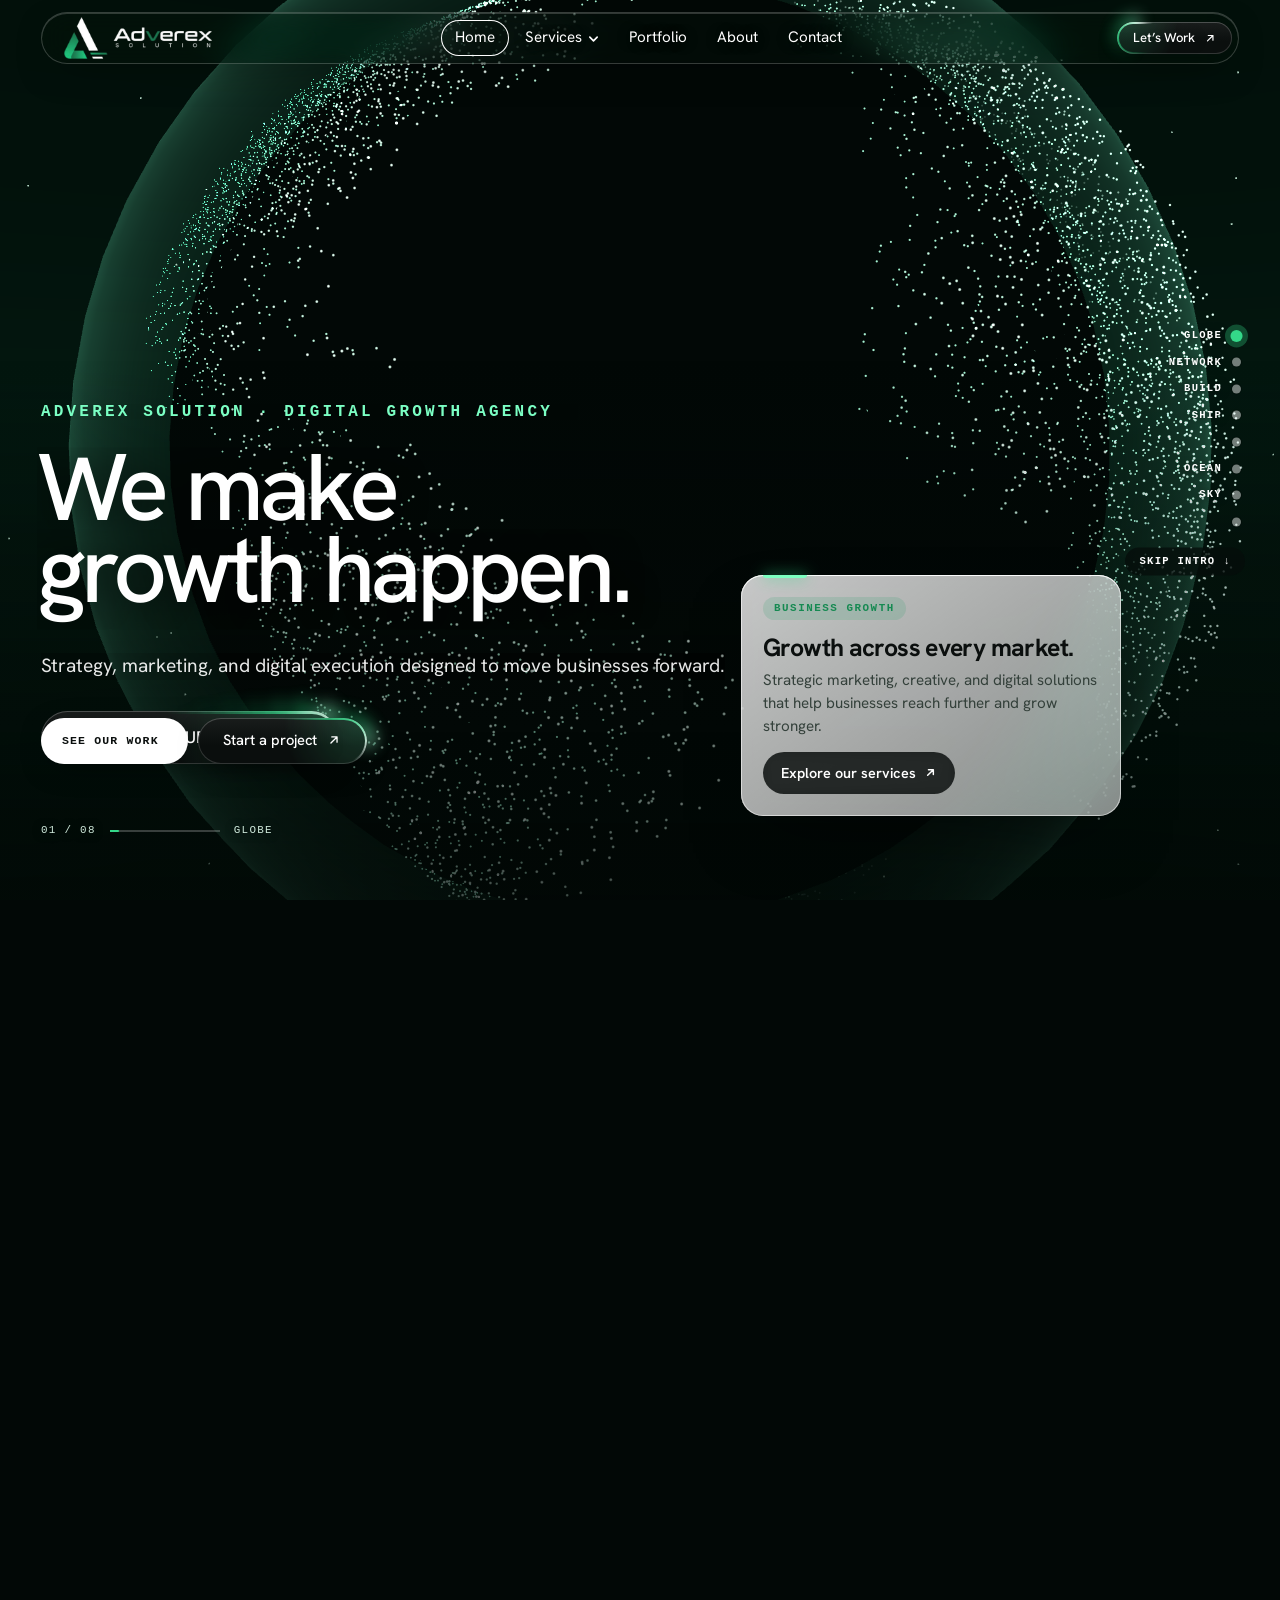
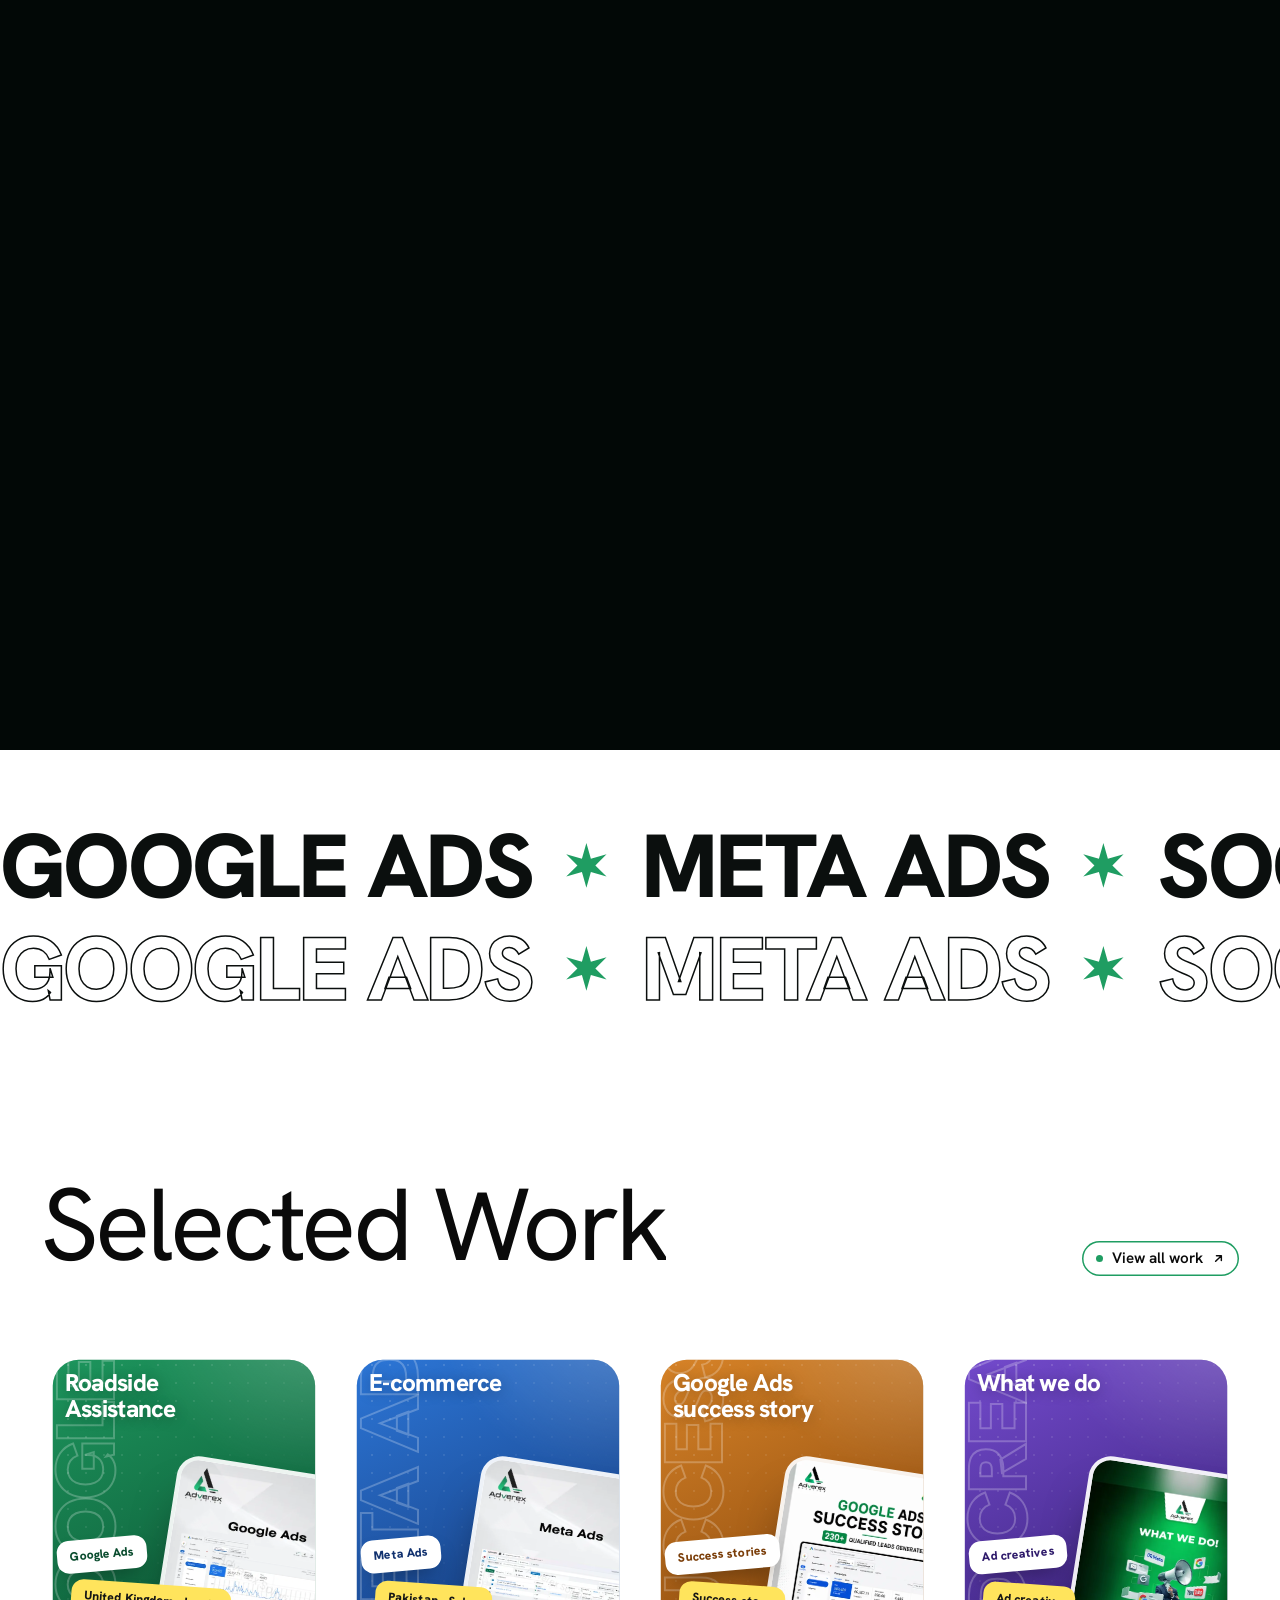
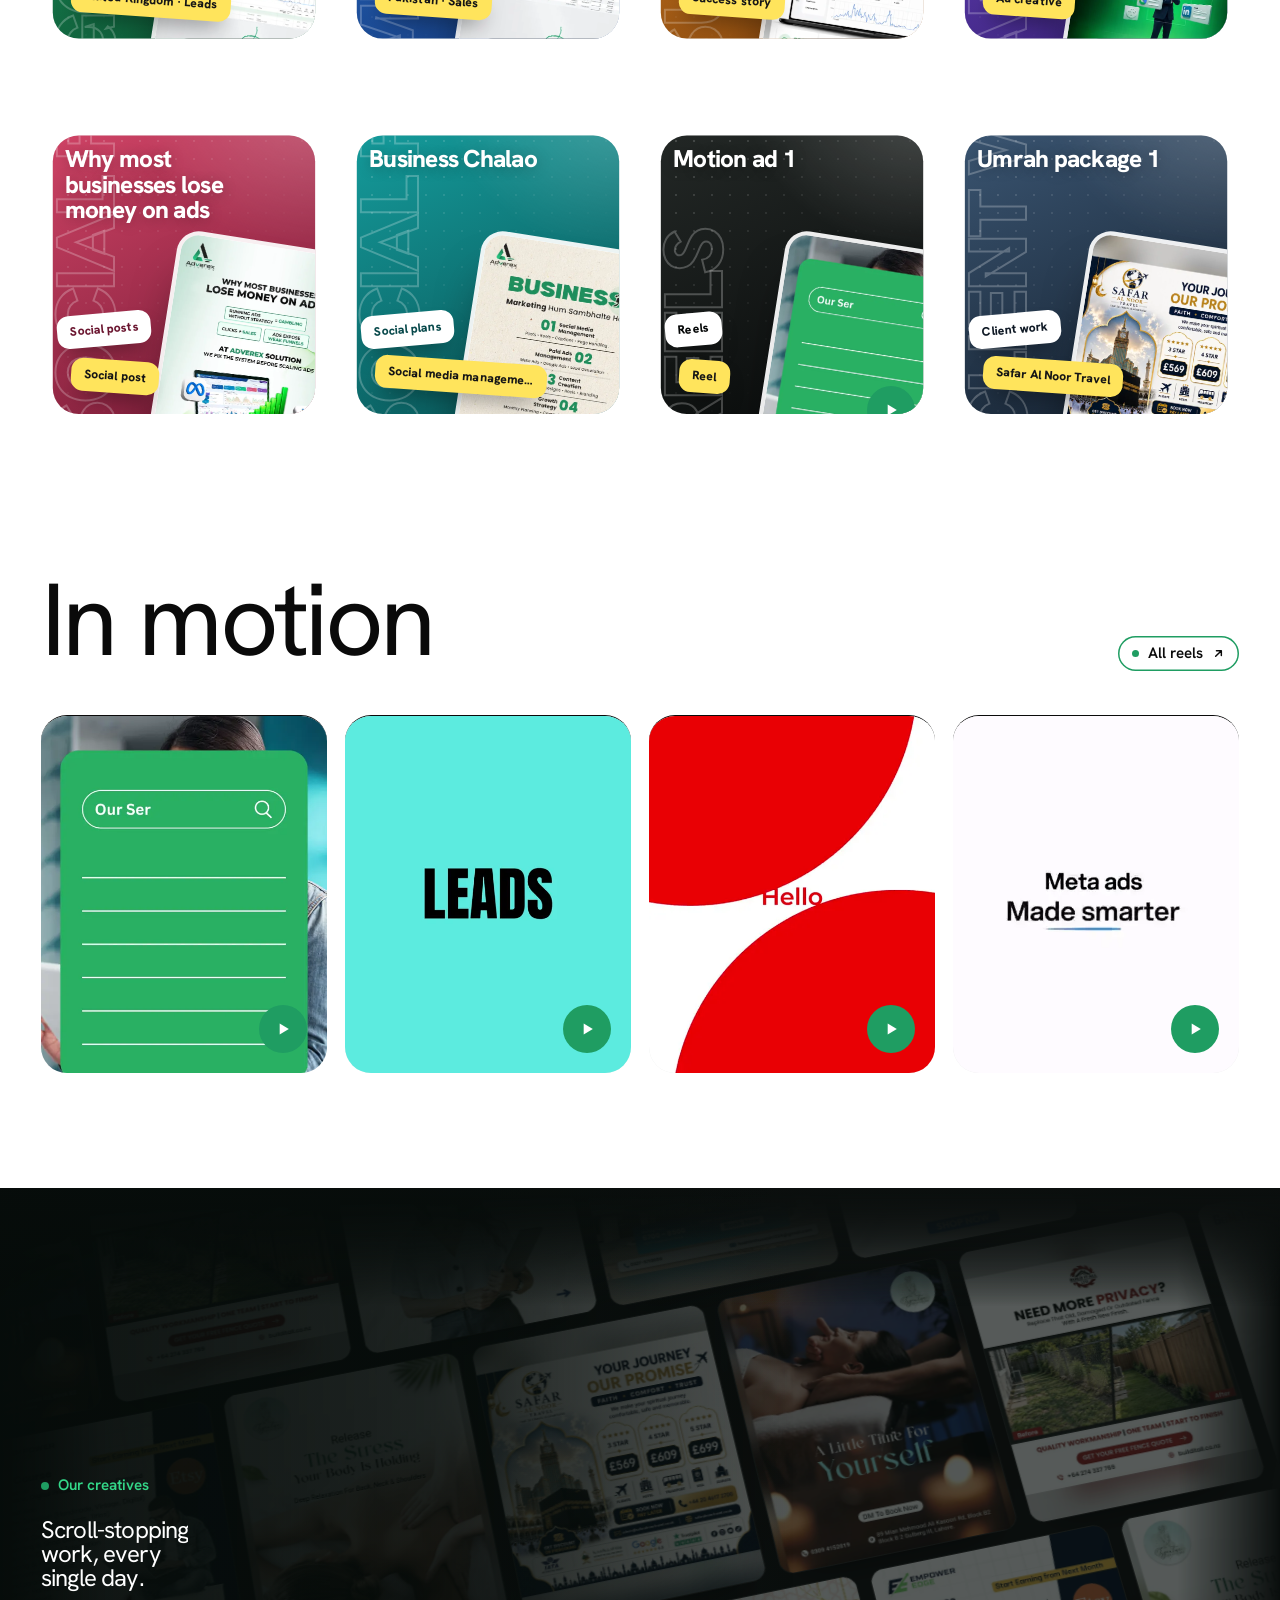
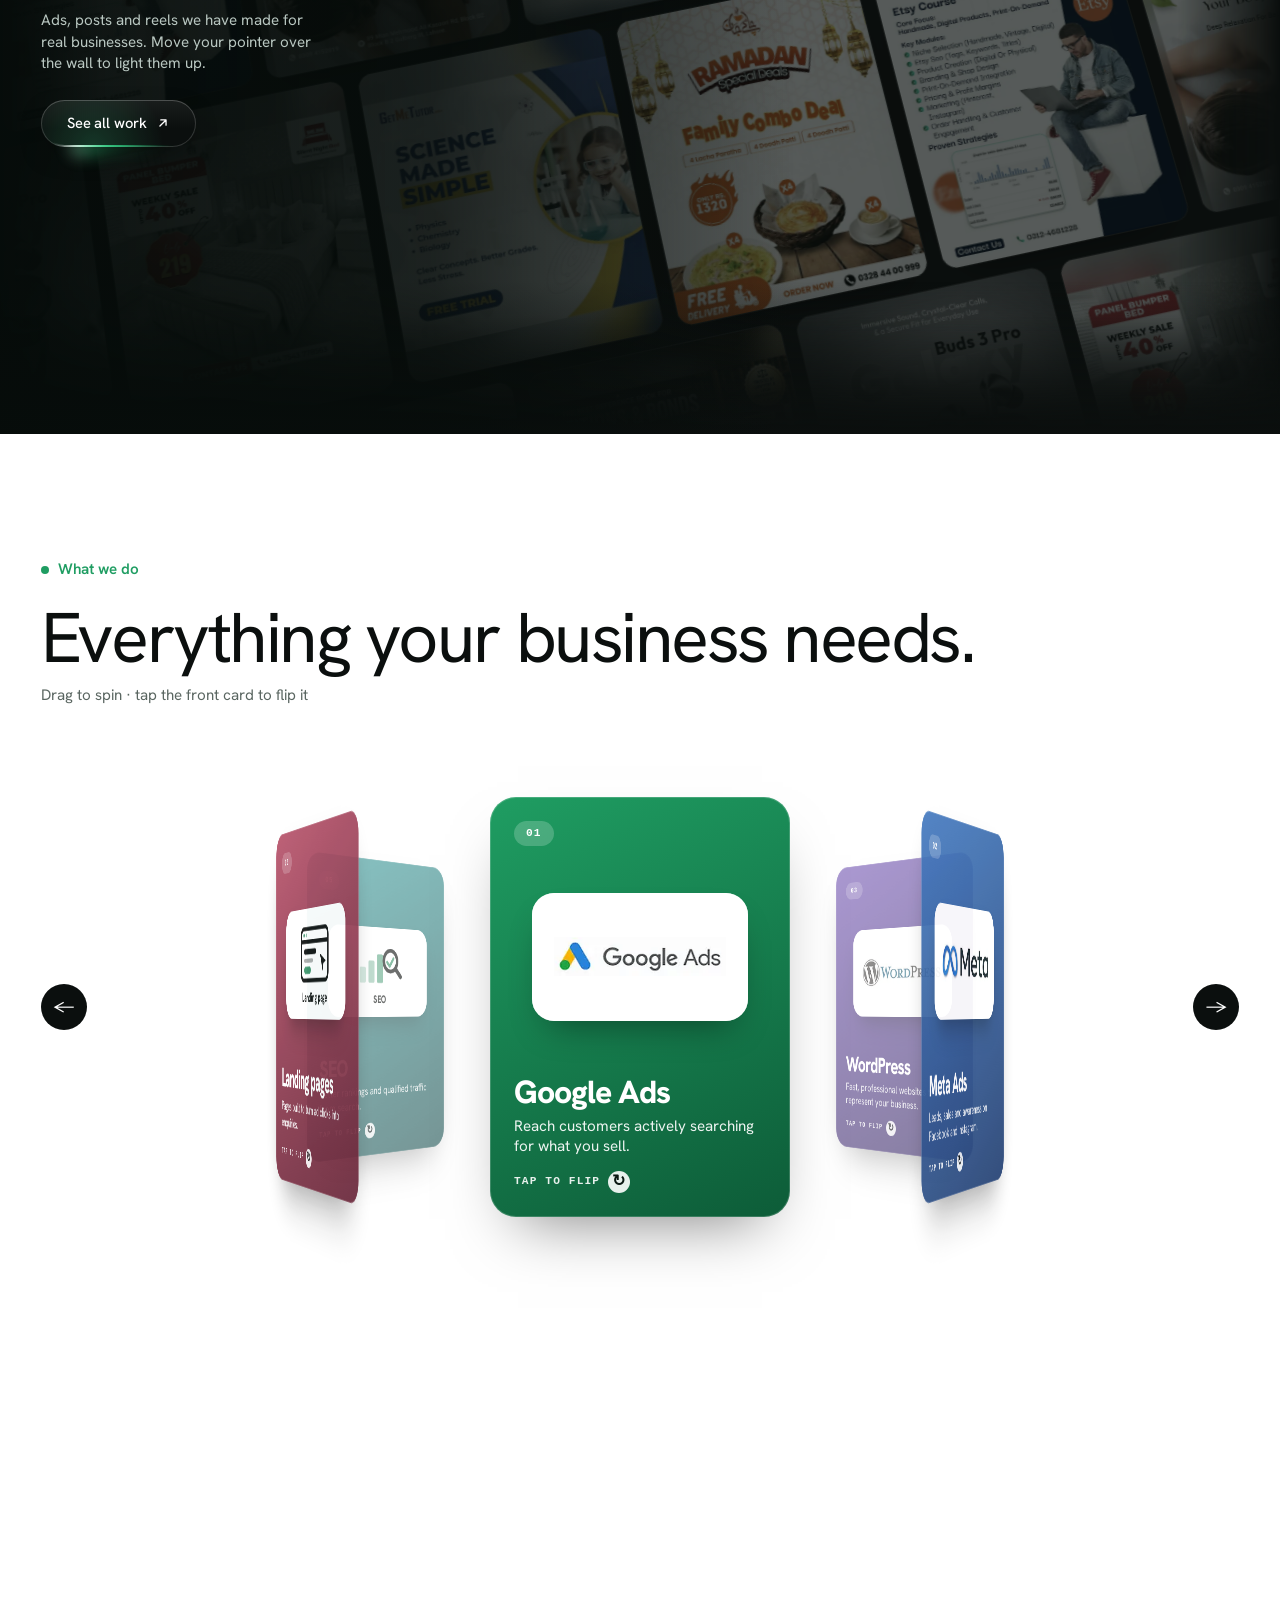
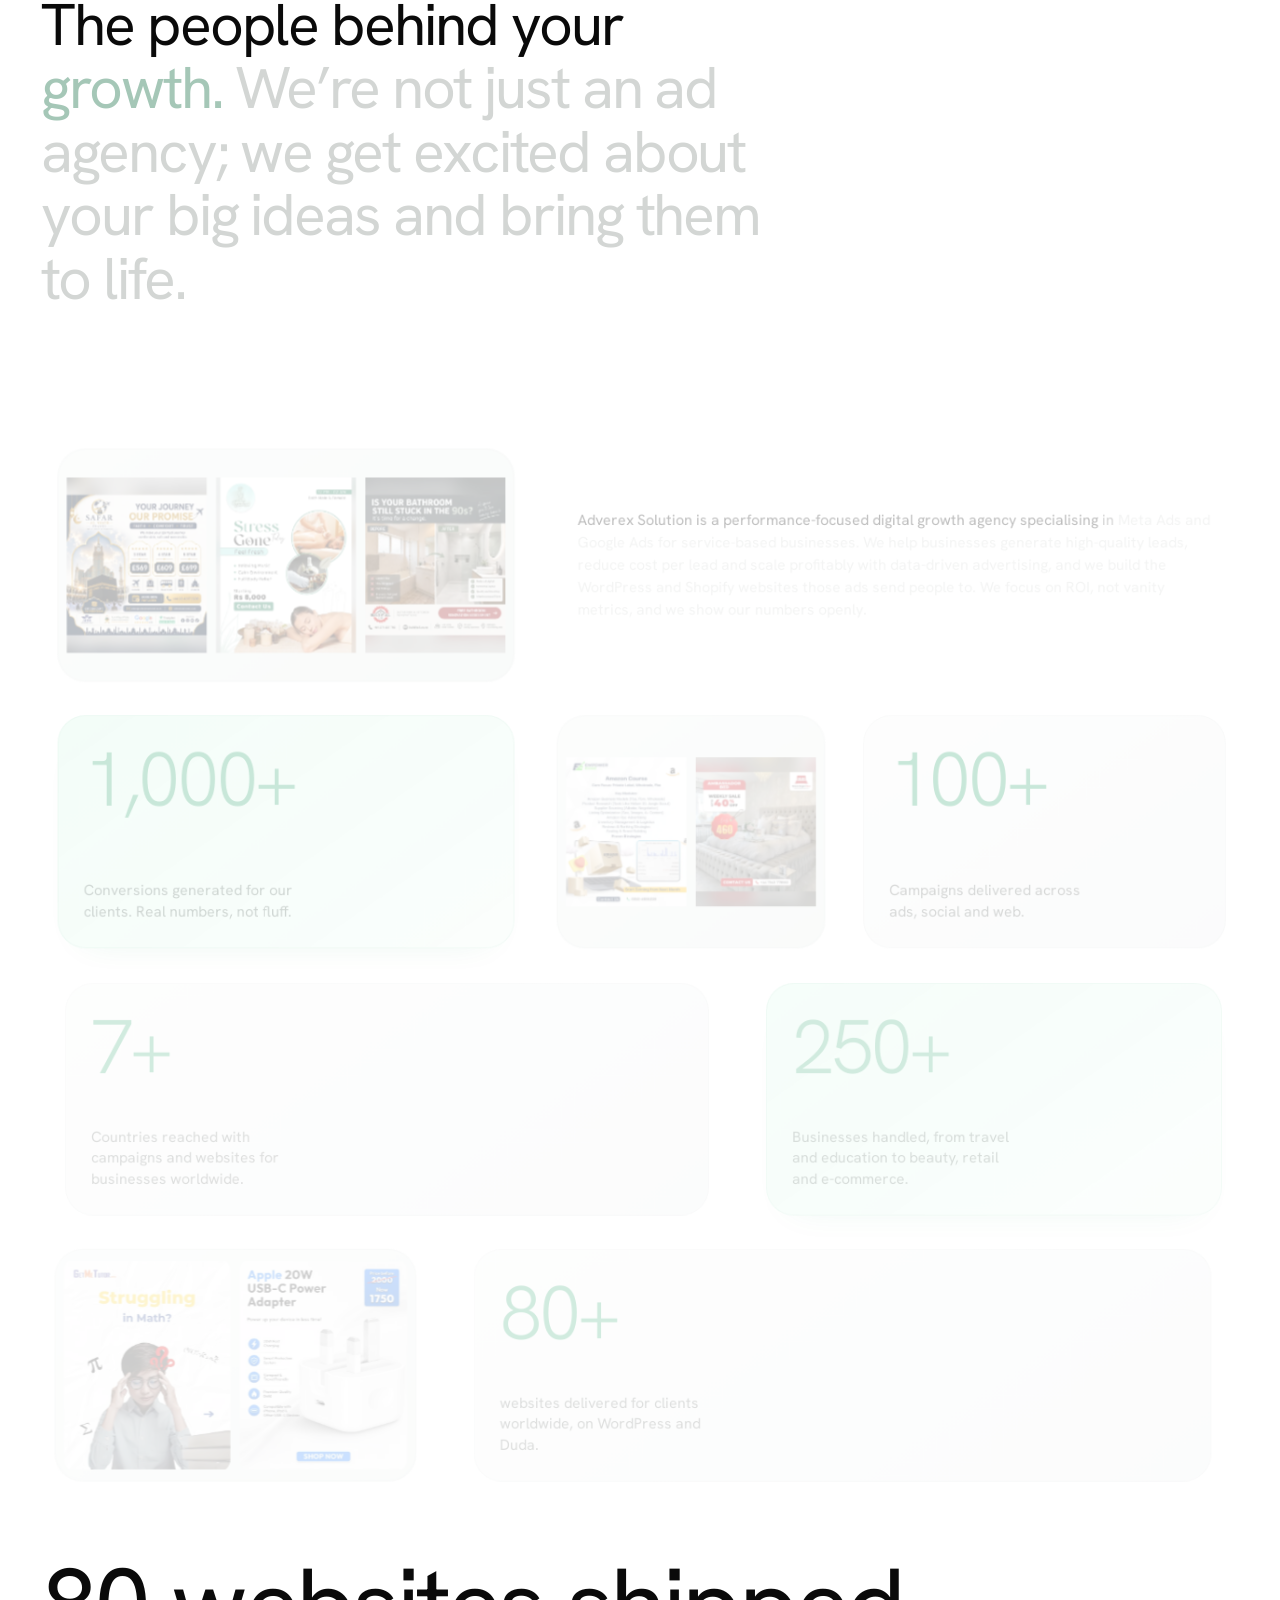
==== commit f0bc1db3: "Add About page, premium services/portfolio/contact updates, digital growth wording" ====
--- a/index.html
+++ b/index.html
@@ -4,7 +4,7 @@
 <meta charset="utf-8">
 <meta name="viewport" content="width=device-width, initial-scale=1">
 <title>Adverex Solution — Google Ads, Meta Ads, WordPress, Shopify & SEO</title>
-<meta name="description" content="Adverex Solution is a performance-focused digital marketing agency. One scroll journey through Google Ads, Meta Ads, social media and websites.">
+<meta name="description" content="Adverex Solution is a performance-focused digital growth agency. One scroll journey through Google Ads, Meta Ads, social media and websites.">
 <link rel="preconnect" href="https://fonts.googleapis.com">
 <link rel="preconnect" href="https://fonts.gstatic.com" crossorigin>
 <link href="https://fonts.googleapis.com/css2?family=Hanken+Grotesk:wght@300;400;500;600&display=swap" rel="stylesheet">
@@ -14,13 +14,13 @@
 <div class="dot" id="dot" aria-hidden="true"></div>
 
 <header class="site">
-  <a class="logo" href="index.html" aria-label="Adverex home">adverex<i></i></a>
+  <a class="logo" href="index.html" aria-label="Adverex Solution home"><img class="lg lg-d" src="assets/logo-dark.png" alt="Adverex Solution" width="148" height="42"><img class="lg lg-l" src="assets/logo-light.png" alt="" aria-hidden="true" width="148" height="42"></a>
   <nav class="links" id="nav" aria-label="Main">
     <a href="index.html" aria-current="page">Home</a>
     <div class="dd"><a href="services.html" aria-haspopup="true">Services <svg viewBox="0 0 12 12" fill="none" stroke="currentColor" stroke-width="1.8" stroke-linecap="round" stroke-linejoin="round" aria-hidden="true"><path d="M2 4.5l4 4 4-4"/></svg></a>
       <div class="mega"><div class="mg"><div><h5>Advertising</h5><ul><li><a href="services.html#strategy"><i style="--b:#4285F4"><svg viewBox="0 0 24 24"><path d="M3.9998 22.9291C1.7908 22.9291 0 21.1383 0 18.9293s1.7908-3.9998 3.9998-3.9998 3.9998 1.7908 3.9998 3.9998-1.7908 3.9998-3.9998 3.9998zm19.4643-6.0004L15.4632 3.072C14.3586 1.1587 11.9121.5028 9.9988 1.6074S7.4295 5.1585 8.5341 7.0718l8.0009 13.8567c1.1046 1.9133 3.5511 2.5679 5.4644 1.4646 1.9134-1.1046 2.568-3.5511 1.4647-5.4644zM7.5137 4.8438L1.5645 15.1484A4.5 4.5 0 0 1 4 14.4297c2.5597-.0075 4.6248 2.1585 4.4941 4.7148l3.2168-5.5723-3.6094-6.25c-.4499-.7793-.6322-1.6394-.5878-2.4784z"/></svg></i><span><b>Google Ads</b><em>Search leads that convert</em></span></a></li><li><a href="services.html#strategy"><i style="--b:#3b8cff"><svg viewBox="0 0 24 24"><path d="M6.915 4.03c-1.968 0-3.683 1.28-4.871 3.113C.704 9.208 0 11.883 0 14.449c0 .706.07 1.369.21 1.973a6.624 6.624 0 0 0 .265.86 5.297 5.297 0 0 0 .371.761c.696 1.159 1.818 1.927 3.593 1.927 1.497 0 2.633-.671 3.965-2.444.76-1.012 1.144-1.626 2.663-4.32l.756-1.339.186-.325c.061.1.121.196.183.3l2.152 3.595c.724 1.21 1.665 2.556 2.47 3.314 1.046.987 1.992 1.22 3.06 1.22 1.075 0 1.876-.355 2.455-.843a3.743 3.743 0 0 0 .81-.973c.542-.939.861-2.127.861-3.745 0-2.72-.681-5.357-2.084-7.45-1.282-1.912-2.957-2.93-4.716-2.93-1.047 0-2.088.467-3.053 1.308-.652.57-1.257 1.29-1.82 2.05-.69-.875-1.335-1.547-1.958-2.056-1.182-.966-2.315-1.303-3.454-1.303zm10.16 2.053c1.147 0 2.188.758 2.992 1.999 1.132 1.748 1.647 4.195 1.647 6.4 0 1.548-.368 2.9-1.839 2.9-.58 0-1.027-.23-1.664-1.004-.496-.601-1.343-1.878-2.832-4.358l-.617-1.028a44.908 44.908 0 0 0-1.255-1.98c.07-.109.141-.224.211-.327 1.12-1.667 2.118-2.602 3.358-2.602zm-10.201.553c1.265 0 2.058.791 2.675 1.446.307.327.737.871 1.234 1.579l-1.02 1.566c-.757 1.163-1.882 3.017-2.837 4.338-1.191 1.649-1.81 1.817-2.486 1.817-.524 0-1.038-.237-1.383-.794-.263-.426-.464-1.13-.464-2.046 0-2.221.63-4.535 1.66-6.088.454-.687.964-1.226 1.533-1.533a2.264 2.264 0 0 1 1.088-.285z"/></svg></i><span><b>Meta Ads</b><em>Facebook &amp; Instagram</em></span></a></li></ul></div><div><h5>Websites</h5><ul><li><a href="services.html#web-packages"><i style="--b:#4aa3d6"><svg viewBox="0 0 24 24"><path d="M21.469 6.825c.84 1.537 1.318 3.3 1.318 5.175 0 3.979-2.156 7.456-5.363 9.325l3.295-9.527c.615-1.54.82-2.771.82-3.864 0-.405-.026-.78-.07-1.11m-7.981.105c.647-.03 1.232-.105 1.232-.105.582-.075.514-.93-.067-.899 0 0-1.755.135-2.88.135-1.064 0-2.85-.15-2.85-.15-.585-.03-.661.855-.075.885 0 0 .54.061 1.125.09l1.68 4.605-2.37 7.08L5.354 6.9c.649-.03 1.234-.1 1.234-.1.585-.075.516-.93-.065-.896 0 0-1.746.138-2.874.138-.2 0-.438-.008-.69-.015C4.911 3.15 8.235 1.215 12 1.215c2.809 0 5.365 1.072 7.286 2.833-.046-.003-.091-.009-.141-.009-1.06 0-1.812.923-1.812 1.914 0 .89.513 1.643 1.06 2.531.411.72.89 1.643.89 2.977 0 .915-.354 1.994-.821 3.479l-1.075 3.585-3.9-11.61.001.014zM12 22.784c-1.059 0-2.081-.153-3.048-.437l3.237-9.406 3.315 9.087c.024.053.05.101.078.149-1.12.393-2.325.609-3.582.609M1.211 12c0-1.564.336-3.05.935-4.39L7.29 21.709C3.694 19.96 1.212 16.271 1.211 12M12 0C5.385 0 0 5.385 0 12s5.385 12 12 12 12-5.385 12-12S18.615 0 12 0"/></svg></i><span><b>WordPress</b><em>Fast, editable sites</em></span></a></li><li><a href="services.html#web-packages"><i style="--b:#7AB55C"><svg viewBox="0 0 24 24"><path d="M15.337 23.979l7.216-1.561s-2.604-17.613-2.625-17.73c-.018-.116-.114-.192-.211-.192s-1.929-.136-1.929-.136-1.275-1.274-1.439-1.411c-.045-.037-.075-.057-.121-.074l-.914 21.104h.023zM11.71 11.305s-.81-.424-1.774-.424c-1.447 0-1.504.906-1.504 1.141 0 1.232 3.24 1.715 3.24 4.629 0 2.295-1.44 3.76-3.406 3.76-2.354 0-3.54-1.465-3.54-1.465l.646-2.086s1.245 1.066 2.28 1.066c.675 0 .975-.545.975-.932 0-1.619-2.654-1.694-2.654-4.359-.034-2.237 1.571-4.416 4.827-4.416 1.257 0 1.875.361 1.875.361l-.945 2.715-.02.01zM11.17.83c.136 0 .271.038.405.135-.984.465-2.064 1.639-2.508 3.992-.656.213-1.293.405-1.889.578C7.697 3.75 8.951.84 11.17.84V.83zm1.235 2.949v.135c-.754.232-1.583.484-2.394.736.466-1.777 1.333-2.645 2.085-2.971.193.501.309 1.176.309 2.1zm.539-2.234c.694.074 1.141.867 1.429 1.755-.349.114-.735.231-1.158.366v-.252c0-.752-.096-1.371-.271-1.871v.002zm2.992 1.289c-.02 0-.06.021-.078.021s-.289.075-.714.21c-.423-1.233-1.176-2.37-2.508-2.37h-.115C12.135.209 11.669 0 11.265 0 8.159 0 6.675 3.877 6.21 5.846c-1.194.365-2.063.636-2.16.674-.675.213-.694.232-.772.87-.075.462-1.83 14.063-1.83 14.063L15.009 24l.927-21.166z"/></svg></i><span><b>Shopify</b><em>Stores that sell</em></span></a></li><li><a href="services.html#web-packages"><i style="--b:#34d889"><svg viewBox="0 0 24 24" class="gen"><rect x="3" y="4" width="18" height="14" rx="2"/><path d="M3 9h18M8 14h5"/></svg></i><span><b>Landing pages</b><em>Built for one goal</em></span></a></li></ul></div><div><h5>Growth</h5><ul><li><a href="services.html#strategy"><i style="--b:#458CF5"><svg viewBox="0 0 24 24"><path d="M8.548 1.156L6.832 2.872v1.682h1.716zm0 3.398v.035H6.832v-.035H3.386L0 7.844v3.577h2.826V8.94c0-.525.429-.954.954-.954h16.476c.525 0 .954.43.954.954v2.48h2.754V7.844l-3.386-3.29H17.3v.035h-1.717v-.035zm7.035 0H17.3V2.872l-1.717-1.716zM8.679 1.188V2.84h6.773V1.188zm11.471 7.07a.834.834 0 00-.132.01l-.543.002c-5.216.014-10.432-.008-15.648.01-.435-.063-.794.436-.716.883v2.264h17.812c-.016-.888.045-1.782-.034-2.666-.104-.342-.427-.502-.739-.502zm-15.422.634a.689.698 0 01.689.698.689.698 0 01-.689.697.689.698 0 01-.688-.697.689.698 0 01.688-.698zm2.134 0a.689.698 0 01.689.698.689.698 0 01-.689.697.689.698 0 01-.688-.697.689.698 0 01.688-.698zM.036 11.645v9.156c0 1.05.858 1.908 1.907 1.908h.883V11.645zm21.174 0v11.064h.882c1.05 0 1.908-.858 1.908-1.908v-9.156zM4.057 13.133v6.85h6.137v-6.85zm13.243.021v3.777l-1.708.977-1.708-.977v-3.758a4.006 4.006 0 000 7.23v2.441h3.457v-2.442a4.006 4.006 0 00-.041-7.248zm-13.243 8.26v1.43h7.925v-1.43z"/></svg></i><span><b>On-page SEO</b><em>Rank for what you sell</em></span></a></li><li><a href="services.html#strategy"><i style="--b:#F44B21"><svg viewBox="0 0 24 24"><path d="M12 0l5.5 3.5v5H20v3h-2.25l2 12.5H4.25l2-12.5H4v-3h2.5V3.53zm2.94 13.25l-6.22 2.26L8 20.04l7.5-2.75zM12 3.56L9.5 5.17V8.5h5V5.15Z"/></svg></i><span><b>Technical SEO</b><em>Speed &amp; crawlability</em></span></a></li><li><a href="services.html#reviews"><i style="--b:#4285F4"><svg viewBox="0 0 24 24"><path d="M19.527 4.799c1.212 2.608.937 5.678-.405 8.173-1.101 2.047-2.744 3.74-4.098 5.614-.619.858-1.244 1.75-1.669 2.727-.141.325-.263.658-.383.992-.121.333-.224.673-.34 1.008-.109.314-.236.684-.627.687h-.007c-.466-.001-.579-.53-.695-.887-.284-.874-.581-1.713-1.019-2.525-.51-.944-1.145-1.817-1.79-2.671L19.527 4.799zM8.545 7.705l-3.959 4.707c.724 1.54 1.821 2.863 2.871 4.18.247.31.494.622.737.936l4.984-5.925-.029.01c-1.741.601-3.691-.291-4.392-1.987a3.377 3.377 0 0 1-.209-.716c-.063-.437-.077-.761-.004-1.198l.001-.007zM5.492 3.149l-.003.004c-1.947 2.466-2.281 5.88-1.117 8.77l4.785-5.689-.058-.05-3.607-3.035zM14.661.436l-3.838 4.563a.295.295 0 0 1 .027-.01c1.6-.551 3.403.15 4.22 1.626.176.319.323.683.377 1.045.068.446.085.773.012 1.22l-.003.016 3.836-4.561A8.382 8.382 0 0 0 14.67.439l-.009-.003zM9.466 5.868L14.162.285l-.047-.012A8.31 8.31 0 0 0 11.986 0a8.439 8.439 0 0 0-6.169 2.766l-.016.018 3.665 3.084z"/></svg></i><span><b>Local SEO</b><em>Win nearby searches</em></span></a></li></ul></div></div><div class="mf"><span>230+ leads from one campaign</span><a class="vs-shimmer-border sbtn mgcta" href="services.html">Explore all services <svg viewBox="0 0 16 16" width="14" height="14" aria-hidden="true"><path d="M4.5 11.5 11.5 4.5M5.5 4.5h6v6" fill="none" stroke="currentColor" stroke-width="1.5" stroke-linecap="round" stroke-linejoin="round"/></svg></a></div></div>
     </div>
-    <a href="portfolio.html">Portfolio</a><a href="index.html#about">About</a><a href="contact.html">Contact</a>
+    <a href="portfolio.html">Portfolio</a><a href="about.html">About</a><a href="contact.html">Contact</a>
   </nav>
   <div class="right">
     <a class="vs-shimmer-border sbtn navcta" href="contact.html">Let&rsquo;s Work <svg viewBox="0 0 16 16" width="15" height="15" aria-hidden="true"><path d="M4.5 11.5 11.5 4.5M5.5 4.5h6v6" fill="none" stroke="currentColor" stroke-width="1.5" stroke-linecap="round" stroke-linejoin="round"/></svg></a>
@@ -31,13 +31,13 @@
 <main id="top">
 <section id="journey" aria-label="Adverex journey">
 <div id="stage">
-<div class="paperin" id="paperin"><div class="pin"><p class="eye dk">Real numbers</p><h2>Built on results<br>you can check.</h2><div class="pst">
-<div><b>230+</b><span>qualified leads from one Google Ads campaign</span></div>
-<div><b>22.54%</b><span>conversion rate on a loan-service campaign</span></div>
-<div><b>80+</b><span>websites delivered</span></div>
-<div><b>15+</b><span>industries served</span></div></div></div></div>
+<div class="paperin" id="paperin"><div class="pin"><p class="eye dk">Real numbers</p><h2>Experience that speaks.<br>Results that matter.</h2><div class="pst">
+<div><b>250+</b><span>Businesses handled</span></div>
+<div><b>100+</b><span>Campaigns delivered</span></div>
+<div><b>7+</b><span>Countries reached</span></div>
+<div><b>1,000+</b><span>Conversions generated</span></div></div></div></div>
 <canvas id="gl" aria-hidden="true"></canvas>
-<div class="act a1" data-a="0" data-b="0.1"><p class="eye"><span class="ln" style="--i:0"><span>Adverex Solution · Digital marketing</span></span></p><h1><span class="ln" style="--i:1"><span>Your brand,</span></span><span class="ln" style="--i:2"><span>everywhere.</span></span></h1><p class="sub"><span class="ln" style="--i:3"><span>Google Ads, Meta Ads, social media and websites. One team, one journey.</span></span></p></div><div class="act a2" data-a="0.1" data-b="0.205"><p class="eye"><span class="ln" style="--i:0"><span>Network</span></span></p><h2><span class="ln" style="--i:1"><span>Real campaigns,</span></span><span class="ln" style="--i:2"><span>real results.</span></span></h2><p class="sub"><span class="ln" style="--i:3"><span>From Lahore to London, ads that turn clicks into customers.</span></span></p></div><div class="act a3" data-a="0.245" data-b="0.375"><p class="eye"><span class="ln" style="--i:0"><span>01 · Build</span></span></p><h2><span class="ln" style="--i:1"><span>We build it.</span></span></h2><p class="sub"><span class="ln" style="--i:2"><span>Strategy, creatives and landing pages, packed and ready to ship.</span></span></p></div><div class="act a4" data-a="0.395" data-b="0.52"><p class="eye"><span class="ln" style="--i:0"><span>02 · Launch</span></span></p><h2><span class="ln" style="--i:1"><span>We ship it.</span></span></h2><p class="sub"><span class="ln" style="--i:2"><span>Live on Google and Meta, on every feed, on every screen.</span></span></p></div><div class="act a5" data-a="0.545" data-b="0.665"><p class="eye"><span class="ln" style="--i:0"><span>03 · Scale</span></span></p><h2><span class="ln" style="--i:1"><span>Every channel,</span></span><span class="ln" style="--i:2"><span>one road.</span></span></h2><p class="sub"><span class="ln" style="--i:3"><span>Google Ads · Meta Ads · Social · Websites · SEO</span></span></p></div><div class="act a6" data-a="0.68" data-b="0.8"><p class="eye"><span class="ln" style="--i:0"><span>04 · Worldwide</span></span></p><h2><span class="ln" style="--i:1"><span>Delivered</span></span><span class="ln" style="--i:2"><span>worldwide.</span></span></h2><p class="sub"><span class="ln" style="--i:3"><span>80+ websites across 15+ industries, and counting.</span></span></p></div><div class="act a7" data-a="0.875" data-b="0.945"><p class="eye"><span class="ln" style="--i:0"><span>05 · Results</span></span></p><h2><span class="ln" style="--i:1"><span>Everything we make,</span></span><span class="ln" style="--i:2"><span>in motion.</span></span></h2><p class="sub"><span class="ln" style="--i:3"><span>Ads, feeds, websites and results, built to take off.</span></span></p><div class="btns"><a class="hp solid" href="portfolio.html">See our work <i></i></a><a class="vs-shimmer-border sbtn" href="contact.html">Start a project <svg viewBox="0 0 16 16" width="15" height="15" aria-hidden="true"><path d="M4.5 11.5 11.5 4.5M5.5 4.5h6v6" fill="none" stroke="currentColor" stroke-width="1.5" stroke-linecap="round" stroke-linejoin="round"/></svg></a></div></div>
+<div class="act a1" data-a="0" data-b="0.1"><p class="eye"><span class="ln" style="--i:0"><span>Adverex Solution · Digital growth agency</span></span></p><h1><span class="ln" style="--i:1"><span>We make</span></span><span class="ln" style="--i:2"><span>growth happen.</span></span></h1><p class="sub"><span class="ln" style="--i:3"><span>Strategy, marketing, and digital execution designed to move businesses forward.</span></span></p><div class="btns"><a class="vs-shimmer-border sbtn hbuild" href="contact.html">Let&rsquo;s build your growth <svg viewBox="0 0 16 16" width="15" height="15" aria-hidden="true"><path d="M4.5 11.5 11.5 4.5M5.5 4.5h6v6" fill="none" stroke="currentColor" stroke-width="1.5" stroke-linecap="round" stroke-linejoin="round"/></svg></a></div></div><div class="act a2" data-a="0.1" data-b="0.205"><p class="eye"><span class="ln" style="--i:0"><span>Performance</span></span></p><h2><span class="ln" style="--i:1"><span>Built on strategy.</span></span><span class="ln" style="--i:2"><span>Driven by results.</span></span></h2><p class="sub"><span class="ln" style="--i:3"><span>We turn business objectives into focused digital strategies and measurable outcomes.</span></span></p></div><div class="act a3" data-a="0.245" data-b="0.375"><p class="eye"><span class="ln" style="--i:0"><span>01 · Build</span></span></p><h2><span class="ln" style="--i:1"><span>Built to</span></span><span class="ln" style="--i:2"><span>move forward.</span></span></h2><p class="sub"><span class="ln" style="--i:3"><span>Strategy, campaigns, creative, and digital experiences — planned, executed, and refined to support business growth.</span></span></p></div><div class="act a4" data-a="0.395" data-b="0.52"><p class="eye"><span class="ln" style="--i:0"><span>02 · Launch</span></span></p><h2><span class="ln" style="--i:1"><span>We ship it.</span></span></h2><p class="sub"><span class="ln" style="--i:2"><span>Live on Google and Meta, on every feed, on every screen.</span></span></p></div><div class="act a5" data-a="0.545" data-b="0.665"><p class="eye"><span class="ln" style="--i:0"><span>03 · Scale</span></span></p><h2><span class="ln" style="--i:1"><span>Every channel,</span></span><span class="ln" style="--i:2"><span>one road.</span></span></h2><p class="sub"><span class="ln" style="--i:3"><span>Google Ads · Meta Ads · Social · Websites · SEO</span></span></p></div><div class="act a6" data-a="0.68" data-b="0.8"><p class="eye"><span class="ln" style="--i:0"><span>04 · Worldwide</span></span></p><h2><span class="ln" style="--i:1"><span>Proven experience.</span></span><span class="ln" style="--i:2"><span>Global perspective.</span></span></h2><p class="sub"><span class="ln" style="--i:3"><span>250+ businesses. 100+ successful campaigns. 7+ countries. One standard of execution.</span></span></p></div><div class="act a7" data-a="0.875" data-b="0.945"><p class="eye"><span class="ln" style="--i:0"><span>05 · Results</span></span></p><h2><span class="ln" style="--i:1"><span>Everything we make,</span></span><span class="ln" style="--i:2"><span>in motion.</span></span></h2><p class="sub"><span class="ln" style="--i:3"><span>Ads, feeds, websites and results, built to take off.</span></span></p><div class="btns"><a class="hp solid" href="portfolio.html">See our work <i></i></a><a class="vs-shimmer-border sbtn" href="contact.html">Start a project <svg viewBox="0 0 16 16" width="15" height="15" aria-hidden="true"><path d="M4.5 11.5 11.5 4.5M5.5 4.5h6v6" fill="none" stroke="currentColor" stroke-width="1.5" stroke-linecap="round" stroke-linejoin="round"/></svg></a></div></div>
 <div id="hud" aria-hidden="true"><span id="hnum">01 / 08</span><span class="trk"><i id="hbar"></i></span><span id="hname">Globe</span></div>
 <div id="hint" aria-hidden="true">Scroll to travel<i></i></div>
 <div id="veil" aria-hidden="true"><div class="m"></div><div class="l"></div><div class="r"></div></div>
@@ -55,24 +55,24 @@
   <div class="work-head"><h2 class="big" id="rl-h">In motion</h2><a class="work-link" href="portfolio.html">All reels</a></div>
   <div class="vrow"><a class="tile vcard rv" href="portfolio.html" aria-label="Motion ad 1: view portfolio"><video class="vloop" src="assets/video/v01.mp4" poster="assets/video/v01.webp" muted loop playsinline preload="none"></video><span class="tg">Reel</span><div class="cap"><span class="go"><svg viewBox="0 0 24 24" fill="currentColor" aria-hidden="true"><path d="M8 5.5v13l11-6.5z"/></svg></span></div></a><a class="tile vcard rv" href="portfolio.html" aria-label="Motion ad 2: view portfolio"><video class="vloop" src="assets/video/v02.mp4" poster="assets/video/v02.webp" muted loop playsinline preload="none"></video><span class="tg">Reel</span><div class="cap"><span class="go"><svg viewBox="0 0 24 24" fill="currentColor" aria-hidden="true"><path d="M8 5.5v13l11-6.5z"/></svg></span></div></a><a class="tile vcard rv" href="portfolio.html" aria-label="Motion ad 3: view portfolio"><video class="vloop" src="assets/video/v03.mp4" poster="assets/video/v03.webp" muted loop playsinline preload="none"></video><span class="tg">Reel</span><div class="cap"><span class="go"><svg viewBox="0 0 24 24" fill="currentColor" aria-hidden="true"><path d="M8 5.5v13l11-6.5z"/></svg></span></div></a><a class="tile vcard rv" href="portfolio.html" aria-label="Motion ad 4: view portfolio"><video class="vloop" src="assets/video/v04.mp4" poster="assets/video/v04.webp" muted loop playsinline preload="none"></video><span class="tg">Reel</span><div class="cap"><span class="go"><svg viewBox="0 0 24 24" fill="currentColor" aria-hidden="true"><path d="M8 5.5v13l11-6.5z"/></svg></span></div></a></div>
 </section>
-<section class="gmsec" id="gmsec" aria-labelledby="gm-h"><div class="gm" id="gm" data-items='["assets/ads/a05.webp", "assets/smm/s02.webp", "assets/posts/c03.webp", "assets/ads/a03.webp", "assets/ads/a11.webp", "assets/ads/a10.webp", "assets/smm/s05.webp", "assets/smm/s01.webp", "assets/posts/c02.webp", "assets/posts/c07.webp", "assets/smm/s04.webp", "assets/ads/a07.webp", "assets/posts/c05.webp", "assets/ss/ss1.webp", "assets/ss/ss4.webp", "assets/ads/a04.webp", "assets/ads/a06.webp", "assets/ads/a02.webp", "assets/ads/a08.webp", "assets/posts/c04.webp", "assets/ads/a01.webp", "assets/posts/c06.webp", "assets/ss/ss3.webp", "assets/smm/s03.webp", "assets/ss/ss5.webp", "assets/posts/c01.webp", "assets/ss/ss6.webp", "assets/ads/a09.webp", "assets/ss/ss2.webp"]'></div><div class="gmc"><p class="eyebrow">Our creatives</p><h2 class="big" id="gm-h">Scroll-stopping work, every single day.</h2><p class="gmp">Ads, posts and reels we have made for real brands. Move your pointer over the wall to light them up.</p><a class="vs-shimmer-border sbtn gmcta" href="portfolio.html">See all work <svg viewBox="0 0 16 16" width="15" height="15" aria-hidden="true"><path d="M4.5 11.5 11.5 4.5M5.5 4.5h6v6" fill="none" stroke="currentColor" stroke-width="1.5" stroke-linecap="round" stroke-linejoin="round"/></svg></a></div></section>
-<section class="orbsec" id="services-orbit" aria-labelledby="ob-h"><div class="pad"><p class="eyebrow">What we do</p><h2 class="big sec-h" id="ob-h">Everything your brand needs.</h2><p class="orb-hint">Drag to spin &middot; tap the front card to open it</p></div><div class="orb" id="orb" role="group" aria-label="Services carousel"><div class="orb-ring"><div class="orb-card" style="--c1:#1f9d62;--c2:#0d5c38"><div class="orb-in"><div class="orb-f orb-front"><span class="orb-n">01</span><div class="orb-rings" aria-hidden="true"><i></i><i></i><i></i></div><h3>Google Ads</h3><p>Reach customers actively searching for what you sell.</p><span class="orb-tap">Tap to open <b>+</b></span></div><div class="orb-f orb-back"><h3>Google Ads</h3><ul><li>Search campaigns</li><li>Performance Max</li><li>Conversion tracking</li><li>Monthly reporting</li></ul><a class="orb-cta" href="contact.html">Get a quote <b><svg viewBox="0 0 16 16" width="1em" height="1em" aria-hidden="true"><path d="M4.5 11.5 11.5 4.5M5.5 4.5h6v6" fill="none" stroke="currentColor" stroke-width="1.6" stroke-linecap="round" stroke-linejoin="round"/></svg></b></a><a class="orb-more" href="services.html">All services</a></div></div></div><div class="orb-card" style="--c1:#2f7de1;--c2:#173f87"><div class="orb-in"><div class="orb-f orb-front"><span class="orb-n">02</span><div class="orb-rings" aria-hidden="true"><i></i><i></i><i></i></div><h3>Meta Ads</h3><p>Leads, sales and awareness on Facebook and Instagram.</p><span class="orb-tap">Tap to open <b>+</b></span></div><div class="orb-f orb-back"><h3>Meta Ads</h3><ul><li>Lead generation</li><li>Retargeting</li><li>Creative testing</li><li>Audience building</li></ul><a class="orb-cta" href="contact.html">Get a quote <b><svg viewBox="0 0 16 16" width="1em" height="1em" aria-hidden="true"><path d="M4.5 11.5 11.5 4.5M5.5 4.5h6v6" fill="none" stroke="currentColor" stroke-width="1.6" stroke-linecap="round" stroke-linejoin="round"/></svg></b></a><a class="orb-more" href="services.html">All services</a></div></div></div><div class="orb-card" style="--c1:#7a4fd6;--c2:#3a2478"><div class="orb-in"><div class="orb-f orb-front"><span class="orb-n">03</span><div class="orb-rings" aria-hidden="true"><i></i><i></i><i></i></div><h3>WordPress</h3><p>Fast, professional websites that represent your business.</p><span class="orb-tap">Tap to open <b>+</b></span></div><div class="orb-f orb-back"><h3>WordPress</h3><ul><li>Custom design</li><li>Speed &amp; mobile</li><li>Easy to edit</li><li>Care plans</li></ul><a class="orb-cta" href="contact.html">Get a quote <b><svg viewBox="0 0 16 16" width="1em" height="1em" aria-hidden="true"><path d="M4.5 11.5 11.5 4.5M5.5 4.5h6v6" fill="none" stroke="currentColor" stroke-width="1.6" stroke-linecap="round" stroke-linejoin="round"/></svg></b></a><a class="orb-more" href="services.html">All services</a></div></div></div><div class="orb-card" style="--c1:#e08a2b;--c2:#8a4a0c"><div class="orb-in"><div class="orb-f orb-front"><span class="orb-n">04</span><div class="orb-rings" aria-hidden="true"><i></i><i></i><i></i></div><h3>Shopify</h3><p>Custom stores built for smooth shopping and growth.</p><span class="orb-tap">Tap to open <b>+</b></span></div><div class="orb-f orb-back"><h3>Shopify</h3><ul><li>Store setup</li><li>Theme customisation</li><li>Checkout</li><li>Product pages</li></ul><a class="orb-cta" href="contact.html">Get a quote <b><svg viewBox="0 0 16 16" width="1em" height="1em" aria-hidden="true"><path d="M4.5 11.5 11.5 4.5M5.5 4.5h6v6" fill="none" stroke="currentColor" stroke-width="1.6" stroke-linecap="round" stroke-linejoin="round"/></svg></b></a><a class="orb-more" href="services.html">All services</a></div></div></div><div class="orb-card" style="--c1:#16a3a3;--c2:#0a5555"><div class="orb-in"><div class="orb-f orb-front"><span class="orb-n">05</span><div class="orb-rings" aria-hidden="true"><i></i><i></i><i></i></div><h3>SEO</h3><p>Better rankings and qualified traffic from search.</p><span class="orb-tap">Tap to open <b>+</b></span></div><div class="orb-f orb-back"><h3>SEO</h3><ul><li>On-page SEO</li><li>Technical SEO</li><li>Content</li><li>Local SEO</li></ul><a class="orb-cta" href="contact.html">Get a quote <b><svg viewBox="0 0 16 16" width="1em" height="1em" aria-hidden="true"><path d="M4.5 11.5 11.5 4.5M5.5 4.5h6v6" fill="none" stroke="currentColor" stroke-width="1.6" stroke-linecap="round" stroke-linejoin="round"/></svg></b></a><a class="orb-more" href="services.html">All services</a></div></div></div><div class="orb-card" style="--c1:#d9486b;--c2:#7d1d38"><div class="orb-in"><div class="orb-f orb-front"><span class="orb-n">06</span><div class="orb-rings" aria-hidden="true"><i></i><i></i><i></i></div><h3>Landing pages</h3><p>Pages built to turn ad clicks into enquiries.</p><span class="orb-tap">Tap to open <b>+</b></span></div><div class="orb-f orb-back"><h3>Landing pages</h3><ul><li>Conversion design</li><li>Fast loading</li><li>A/B ready</li><li>Form &amp; call tracking</li></ul><a class="orb-cta" href="contact.html">Get a quote <b><svg viewBox="0 0 16 16" width="1em" height="1em" aria-hidden="true"><path d="M4.5 11.5 11.5 4.5M5.5 4.5h6v6" fill="none" stroke="currentColor" stroke-width="1.6" stroke-linecap="round" stroke-linejoin="round"/></svg></b></a><a class="orb-more" href="services.html">All services</a></div></div></div></div><button class="orb-nav prev" type="button" aria-label="Previous service">&larr;</button><button class="orb-nav next" type="button" aria-label="Next service">&rarr;</button></div></section>
+<section class="gmsec" id="gmsec" aria-labelledby="gm-h"><div class="gm" id="gm" data-items='["assets/clients/al-safar-01.webp", "assets/clients/get-me-tutor-09.webp", "assets/clients/silent-bed-01.webp", "assets/clients/empower-edge-01.webp", "assets/clients/build-it-all-01.webp", "assets/clients/signature-spa-02.webp", "assets/clients/case-bazar-01.webp", "assets/clients/signature-spa-06.webp", "assets/clients/chai-jan-01.webp", "assets/clients/faizan-book-01.webp", "assets/clients/al-safar-05.webp", "assets/clients/get-me-tutor-01.webp", "assets/clients/signature-spa-01.webp", "assets/clients/silent-bed-05.webp", "assets/clients/build-it-all-04.webp", "assets/clients/empower-edge-03.webp", "assets/clients/case-bazar-03.webp", "assets/clients/faizan-book-03.webp", "assets/clients/chai-jan-03.webp", "assets/clients/silent-bed-11.webp", "assets/clients/al-safar-09.webp", "assets/clients/get-me-tutor-04.webp", "assets/clients/signature-spa-05.webp", "assets/clients/silent-bed-09.webp", "assets/clients/build-it-all-06.webp", "assets/clients/empower-edge-05.webp", "assets/clients/case-bazar-05.webp", "assets/clients/faizan-book-05.webp", "assets/clients/mso-01.webp"]'></div><div class="gmc"><p class="eyebrow">Our creatives</p><h2 class="big" id="gm-h">Scroll-stopping work, every single day.</h2><p class="gmp">Ads, posts and reels we have made for real businesses. Move your pointer over the wall to light them up.</p><a class="vs-shimmer-border sbtn gmcta" href="portfolio.html">See all work <svg viewBox="0 0 16 16" width="15" height="15" aria-hidden="true"><path d="M4.5 11.5 11.5 4.5M5.5 4.5h6v6" fill="none" stroke="currentColor" stroke-width="1.5" stroke-linecap="round" stroke-linejoin="round"/></svg></a></div></section>
+<section class="orbsec" id="services-orbit" aria-labelledby="ob-h"><div class="pad"><p class="eyebrow">What we do</p><h2 class="big sec-h" id="ob-h">Everything your business needs.</h2><p class="orb-hint">Drag to spin &middot; tap the front card to flip it</p></div><div class="orb" id="orb" role="group" aria-label="Services carousel"><div class="orb-ring"><div class="orb-card" style="--c1:#1f9d62;--c2:#0d5c38"><div class="orb-in"><div class="orb-f orb-front"><span class="orb-n">01</span><div class="orb-rings" aria-hidden="true"><i></i><i></i><i></i></div><div class="orb-logo"><img src="assets/logos/google-ads.png" alt="" loading="lazy"></div><h3>Google Ads</h3><p>Reach customers actively searching for what you sell.</p><span class="orb-tap">Tap to flip <b>&#8635;</b></span></div><div class="orb-f orb-back"><h3>Google Ads</h3><ul><li>Search campaigns</li><li>Performance Max</li><li>Conversion tracking</li><li>Monthly reporting</li></ul><a class="orb-cta" href="contact.html">Get a quote <b><svg viewBox="0 0 16 16" width="1em" height="1em" aria-hidden="true"><path d="M4.5 11.5 11.5 4.5M5.5 4.5h6v6" fill="none" stroke="currentColor" stroke-width="1.6" stroke-linecap="round" stroke-linejoin="round"/></svg></b></a><a class="orb-more" href="services.html">All services</a></div></div></div><div class="orb-card" style="--c1:#2f7de1;--c2:#173f87"><div class="orb-in"><div class="orb-f orb-front"><span class="orb-n">02</span><div class="orb-rings" aria-hidden="true"><i></i><i></i><i></i></div><div class="orb-logo"><img src="assets/logos/meta.png" alt="" loading="lazy"></div><h3>Meta Ads</h3><p>Leads, sales and awareness on Facebook and Instagram.</p><span class="orb-tap">Tap to flip <b>&#8635;</b></span></div><div class="orb-f orb-back"><h3>Meta Ads</h3><ul><li>Lead generation</li><li>Retargeting</li><li>Creative testing</li><li>Audience building</li></ul><a class="orb-cta" href="contact.html">Get a quote <b><svg viewBox="0 0 16 16" width="1em" height="1em" aria-hidden="true"><path d="M4.5 11.5 11.5 4.5M5.5 4.5h6v6" fill="none" stroke="currentColor" stroke-width="1.6" stroke-linecap="round" stroke-linejoin="round"/></svg></b></a><a class="orb-more" href="services.html">All services</a></div></div></div><div class="orb-card" style="--c1:#7a4fd6;--c2:#3a2478"><div class="orb-in"><div class="orb-f orb-front"><span class="orb-n">03</span><div class="orb-rings" aria-hidden="true"><i></i><i></i><i></i></div><div class="orb-logo"><img src="assets/logos/wordpress.png" alt="" loading="lazy"></div><h3>WordPress</h3><p>Fast, professional websites that represent your business.</p><span class="orb-tap">Tap to flip <b>&#8635;</b></span></div><div class="orb-f orb-back"><h3>WordPress</h3><ul><li>Custom design</li><li>Speed &amp; mobile</li><li>Easy to edit</li><li>Care plans</li></ul><a class="orb-cta" href="contact.html">Get a quote <b><svg viewBox="0 0 16 16" width="1em" height="1em" aria-hidden="true"><path d="M4.5 11.5 11.5 4.5M5.5 4.5h6v6" fill="none" stroke="currentColor" stroke-width="1.6" stroke-linecap="round" stroke-linejoin="round"/></svg></b></a><a class="orb-more" href="services.html">All services</a></div></div></div><div class="orb-card" style="--c1:#e08a2b;--c2:#8a4a0c"><div class="orb-in"><div class="orb-f orb-front"><span class="orb-n">04</span><div class="orb-rings" aria-hidden="true"><i></i><i></i><i></i></div><div class="orb-logo"><img src="assets/logos/shopify.png" alt="" loading="lazy"></div><h3>Shopify</h3><p>Custom stores built for smooth shopping and growth.</p><span class="orb-tap">Tap to flip <b>&#8635;</b></span></div><div class="orb-f orb-back"><h3>Shopify</h3><ul><li>Store setup</li><li>Theme customisation</li><li>Checkout</li><li>Product pages</li></ul><a class="orb-cta" href="contact.html">Get a quote <b><svg viewBox="0 0 16 16" width="1em" height="1em" aria-hidden="true"><path d="M4.5 11.5 11.5 4.5M5.5 4.5h6v6" fill="none" stroke="currentColor" stroke-width="1.6" stroke-linecap="round" stroke-linejoin="round"/></svg></b></a><a class="orb-more" href="services.html">All services</a></div></div></div><div class="orb-card" style="--c1:#16a3a3;--c2:#0a5555"><div class="orb-in"><div class="orb-f orb-front"><span class="orb-n">05</span><div class="orb-rings" aria-hidden="true"><i></i><i></i><i></i></div><div class="orb-logo ico"><svg viewBox="0 0 120 80" aria-hidden="true"><rect x="14" y="44" width="14" height="24" rx="3" fill="#1f9d62" opacity=".35"/><rect x="34" y="34" width="14" height="34" rx="3" fill="#1f9d62" opacity=".55"/><rect x="54" y="24" width="14" height="44" rx="3" fill="#1f9d62" opacity=".8"/><circle cx="86" cy="34" r="16" fill="none" stroke="#0b0f0e" stroke-width="6"/><path d="M98 46l12 12" stroke="#0b0f0e" stroke-width="7" stroke-linecap="round"/><path d="M78 36l6 6 9-12" fill="none" stroke="#1f9d62" stroke-width="4.5" stroke-linecap="round" stroke-linejoin="round"/></svg><b class="orb-lt">SEO</b></div><h3>SEO</h3><p>Better rankings and qualified traffic from search.</p><span class="orb-tap">Tap to flip <b>&#8635;</b></span></div><div class="orb-f orb-back"><h3>SEO</h3><ul><li>On-page SEO</li><li>Technical SEO</li><li>Content</li><li>Local SEO</li></ul><a class="orb-cta" href="contact.html">Get a quote <b><svg viewBox="0 0 16 16" width="1em" height="1em" aria-hidden="true"><path d="M4.5 11.5 11.5 4.5M5.5 4.5h6v6" fill="none" stroke="currentColor" stroke-width="1.6" stroke-linecap="round" stroke-linejoin="round"/></svg></b></a><a class="orb-more" href="services.html">All services</a></div></div></div><div class="orb-card" style="--c1:#d9486b;--c2:#7d1d38"><div class="orb-in"><div class="orb-f orb-front"><span class="orb-n">06</span><div class="orb-rings" aria-hidden="true"><i></i><i></i><i></i></div><div class="orb-logo ico"><svg viewBox="0 0 120 80" aria-hidden="true"><rect x="8" y="8" width="104" height="64" rx="10" fill="#fff" stroke="#0b0f0e" stroke-width="5"/><path d="M8 24h104" stroke="#0b0f0e" stroke-width="5"/><circle cx="19" cy="16" r="2.6" fill="#1f9d62"/><circle cx="28" cy="16" r="2.6" fill="#1f9d62" opacity=".6"/><rect x="20" y="33" width="46" height="7" rx="3.5" fill="#0b0f0e"/><rect x="20" y="45" width="34" height="5" rx="2.5" fill="#0b0f0e" opacity=".35"/><rect x="20" y="55" width="26" height="9" rx="4.5" fill="#1f9d62"/><path d="M82 40l22 9-9 3-3 9z" fill="#0b0f0e"/></svg><b class="orb-lt">Landing page</b></div><h3>Landing pages</h3><p>Pages built to turn ad clicks into enquiries.</p><span class="orb-tap">Tap to flip <b>&#8635;</b></span></div><div class="orb-f orb-back"><h3>Landing pages</h3><ul><li>Conversion design</li><li>Fast loading</li><li>A/B ready</li><li>Form &amp; call tracking</li></ul><a class="orb-cta" href="contact.html">Get a quote <b><svg viewBox="0 0 16 16" width="1em" height="1em" aria-hidden="true"><path d="M4.5 11.5 11.5 4.5M5.5 4.5h6v6" fill="none" stroke="currentColor" stroke-width="1.6" stroke-linecap="round" stroke-linejoin="round"/></svg></b></a><a class="orb-more" href="services.html">All services</a></div></div></div></div><button class="orb-nav prev" type="button" aria-label="Previous service">&larr;</button><button class="orb-nav next" type="button" aria-label="Next service">&rarr;</button></div></section>
 <section class="about pad" id="about" aria-labelledby="ab-h">
   <h2 class="sr" id="ab-h">About Adverex</h2>
   <p class="stmt big" id="stmt" data-accent="growth">The people behind your growth. We&rsquo;re not just an ad agency; we get excited about your big ideas and bring them to life.</p>
 
   <div class="bento" id="bento">
-    <div class="bt art s5"><div class="pl"><img src="assets/web/growth.webp" alt="" loading="lazy" decoding="async" ></div></div>
-    <div class="bt txt s7"><p class="why" id="why">Adverex Solution is a performance-focused digital marketing agency specialising in Meta Ads and Google Ads for service-based businesses. We help businesses generate high-quality leads, reduce cost per lead and scale profitably with data-driven advertising, and we build the WordPress and Shopify websites those ads send people to. We focus on ROI, not vanity metrics, and we show our numbers openly.</p></div>
+    <div class="bt art s5"><div class="pl col"><img src="assets/clients/al-safar-01.webp" alt="" loading="lazy" decoding="async"><img src="assets/clients/signature-spa-02.webp" alt="" loading="lazy" decoding="async"><img src="assets/clients/build-it-all-01.webp" alt="" loading="lazy" decoding="async"></div></div>
+    <div class="bt txt s7"><p class="why" id="why">Adverex Solution is a performance-focused digital growth agency specialising in Meta Ads and Google Ads for service-based businesses. We help businesses generate high-quality leads, reduce cost per lead and scale profitably with data-driven advertising, and we build the WordPress and Shopify websites those ads send people to. We focus on ROI, not vanity metrics, and we show our numbers openly.</p></div>
 
-    <div class="bt acc s5"><b data-count="10862" data-suffix="+">0</b><p class="l">conversions in our best single campaign. Real numbers, not fluff.</p></div>
-    <div class="bt art s3"><div class="pl"><img src="assets/web/who.webp" alt="" loading="lazy" decoding="async" ></div></div>
-    <div class="bt grey s4"><b data-count="22.54" data-dec="2" data-suffix="%">0</b><p class="l">conversion rate on one of our loan-service campaigns.</p></div>
+    <div class="bt acc s5"><b data-count="1000" data-suffix="+">0</b><p class="l">Conversions generated for our clients. Real numbers, not fluff.</p></div>
+    <div class="bt art s3"><div class="pl col"><img src="assets/clients/empower-edge-01.webp" alt="" loading="lazy" decoding="async"><img src="assets/clients/silent-bed-01.webp" alt="" loading="lazy" decoding="async"></div></div>
+    <div class="bt grey s4"><b data-count="100" data-suffix="+">0</b><p class="l">Campaigns delivered across ads, social and web.</p></div>
 
-    <div class="bt grey s7"><b data-count="6">0</b><p class="l">countries served: Pakistan, the UAE, the UK, the USA, Canada and Saudi Arabia.</p></div>
-    <div class="bt acc s5"><b data-count="15" data-suffix="+">0</b><p class="l">industries, from real estate and finance to beauty, travel and e-commerce.</p></div>
+    <div class="bt grey s7"><b data-count="7" data-suffix="+">0</b><p class="l">Countries reached with campaigns and websites for businesses worldwide.</p></div>
+    <div class="bt acc s5"><b data-count="250" data-suffix="+">0</b><p class="l">Businesses handled, from travel and education to beauty, retail and e-commerce.</p></div>
 
-    <div class="bt art s4"><div class="pl"><img src="assets/web/started.webp" alt="" loading="lazy" decoding="async" ></div></div>
+    <div class="bt art s4"><div class="pl col"><img src="assets/clients/get-me-tutor-01.webp" alt="" loading="lazy" decoding="async"><img src="assets/clients/case-bazar-01.webp" alt="" loading="lazy" decoding="async"></div></div>
     <div class="bt grey s8"><b data-count="80" data-suffix="+">0</b><p class="l">websites delivered for clients worldwide, on WordPress and Duda.</p></div>
   </div>
 </section>
@@ -80,7 +80,7 @@
   <div class="work-head"><h2 class="big" id="ws-h">80 websites shipped</h2><a class="work-link" href="portfolio.html#sites">See them all</a></div>
   <div class="dwrap" aria-label="Websites delivered by Adverex"><div class="drow l"><a class="dm" href="https://realfairoffer.com" target="_blank" rel="noopener">realfairoffer.com</a><a class="dm" href="https://heartwoodaz.org" target="_blank" rel="noopener">heartwoodaz.org</a><a class="dm" href="https://orlandomontessori.com" target="_blank" rel="noopener">orlandomontessori.com</a><a class="dm" href="https://wheatonmontessori.org" target="_blank" rel="noopener">wheatonmontessori.org</a><a class="dm" href="https://sherdilcloud.com" target="_blank" rel="noopener">sherdilcloud.com</a><a class="dm" href="https://phantom-writing.com" target="_blank" rel="noopener">phantom-writing.com</a><a class="dm" href="https://jelitnaturalne.pl" target="_blank" rel="noopener">jelitnaturalne.pl</a><a class="dm" href="https://artishonline.com" target="_blank" rel="noopener">artishonline.com</a><a class="dm" href="https://onyxcraftsmemorialurns.com" target="_blank" rel="noopener">onyxcraftsmemorialurns.com</a><a class="dm" href="https://chat-house.ca" target="_blank" rel="noopener">chat-house.ca</a><a class="dm" href="https://savannameat.com" target="_blank" rel="noopener">savannameat.com</a><a class="dm" href="https://currylounge.co" target="_blank" rel="noopener">currylounge.co</a><a class="dm" href="https://isaregistrar.com" target="_blank" rel="noopener">isaregistrar.com</a><a class="dm" href="https://195news.live" target="_blank" rel="noopener">195news.live</a><a class="dm" href="https://suffolkic.org" target="_blank" rel="noopener">suffolkic.org</a><a class="dm" href="https://karimcontainers.com" target="_blank" rel="noopener">karimcontainers.com</a><a class="dm" href="https://juiceplanet.ca" target="_blank" rel="noopener">juiceplanet.ca</a><a class="dm" href="https://zh3s.pk" target="_blank" rel="noopener">zh3s.pk</a><a class="dm" href="https://mewzils.com" target="_blank" rel="noopener">mewzils.com</a><a class="dm" href="https://ihsan.templines.org" target="_blank" rel="noopener">ihsan.templines.org</a><a class="dm" href="https://curvecue.com" target="_blank" rel="noopener">curvecue.com</a><a class="dm" href="https://scholarshipnjob.com" target="_blank" rel="noopener">scholarshipnjob.com</a><a class="dm" href="https://theaskshow.com" target="_blank" rel="noopener">theaskshow.com</a><a class="dm" href="https://powerplay.com.pk" target="_blank" rel="noopener">powerplay.com.pk</a><a class="dm" href="https://motormaze.co.uk" target="_blank" rel="noopener">motormaze.co.uk</a><a class="dm" href="https://societyofsynths.com" target="_blank" rel="noopener">societyofsynths.com</a><a class="dm" href="https://shobicells.com" target="_blank" rel="noopener">shobicells.com</a><a class="dm" href="https://greyhoundkennelclub.com" target="_blank" rel="noopener">greyhoundkennelclub.com</a><a class="dm" href="https://vancouverwheelrepair.com" target="_blank" rel="noopener">vancouverwheelrepair.com</a><a class="dm" href="https://oversightt.com" target="_blank" rel="noopener">oversightt.com</a><a class="dm" href="https://ngospa.org" target="_blank" rel="noopener">ngospa.org</a><a class="dm" href="https://techscandy.com" target="_blank" rel="noopener">techscandy.com</a><a class="dm" href="https://pdxautodetailing.com" target="_blank" rel="noopener">pdxautodetailing.com</a><a class="dm" href="https://vancouvermobileautodetailing.com" target="_blank" rel="noopener">vancouvermobileautodetailing.com</a><a class="dm" href="https://imgra.co.uk" target="_blank" rel="noopener">imgra.co.uk</a><a class="dm" href="https://polywebtech.com" target="_blank" rel="noopener">polywebtech.com</a><a class="dm" href="https://spice-me.com" target="_blank" rel="noopener">spice-me.com</a><a class="dm" href="https://digitalworld.com.pk" target="_blank" rel="noopener">digitalworld.com.pk</a><a class="dm" href="https://globalexploreconsultancy.com" target="_blank" rel="noopener">globalexploreconsultancy.com</a><a class="dm" href="https://goldeneagledistributors.com" target="_blank" rel="noopener">goldeneagledistributors.com</a><a class="dm" href="https://realfairoffer.com" target="_blank" rel="noopener">realfairoffer.com</a><a class="dm" href="https://heartwoodaz.org" target="_blank" rel="noopener">heartwoodaz.org</a><a class="dm" href="https://orlandomontessori.com" target="_blank" rel="noopener">orlandomontessori.com</a><a class="dm" href="https://wheatonmontessori.org" target="_blank" rel="noopener">wheatonmontessori.org</a><a class="dm" href="https://sherdilcloud.com" target="_blank" rel="noopener">sherdilcloud.com</a><a class="dm" href="https://phantom-writing.com" target="_blank" rel="noopener">phantom-writing.com</a><a class="dm" href="https://jelitnaturalne.pl" target="_blank" rel="noopener">jelitnaturalne.pl</a><a class="dm" href="https://artishonline.com" target="_blank" rel="noopener">artishonline.com</a><a class="dm" href="https://onyxcraftsmemorialurns.com" target="_blank" rel="noopener">onyxcraftsmemorialurns.com</a><a class="dm" href="https://chat-house.ca" target="_blank" rel="noopener">chat-house.ca</a><a class="dm" href="https://savannameat.com" target="_blank" rel="noopener">savannameat.com</a><a class="dm" href="https://currylounge.co" target="_blank" rel="noopener">currylounge.co</a><a class="dm" href="https://isaregistrar.com" target="_blank" rel="noopener">isaregistrar.com</a><a class="dm" href="https://195news.live" target="_blank" rel="noopener">195news.live</a><a class="dm" href="https://suffolkic.org" target="_blank" rel="noopener">suffolkic.org</a><a class="dm" href="https://karimcontainers.com" target="_blank" rel="noopener">karimcontainers.com</a><a class="dm" href="https://juiceplanet.ca" target="_blank" rel="noopener">juiceplanet.ca</a><a class="dm" href="https://zh3s.pk" target="_blank" rel="noopener">zh3s.pk</a><a class="dm" href="https://mewzils.com" target="_blank" rel="noopener">mewzils.com</a><a class="dm" href="https://ihsan.templines.org" target="_blank" rel="noopener">ihsan.templines.org</a><a class="dm" href="https://curvecue.com" target="_blank" rel="noopener">curvecue.com</a><a class="dm" href="https://scholarshipnjob.com" target="_blank" rel="noopener">scholarshipnjob.com</a><a class="dm" href="https://theaskshow.com" target="_blank" rel="noopener">theaskshow.com</a><a class="dm" href="https://powerplay.com.pk" target="_blank" rel="noopener">powerplay.com.pk</a><a class="dm" href="https://motormaze.co.uk" target="_blank" rel="noopener">motormaze.co.uk</a><a class="dm" href="https://societyofsynths.com" target="_blank" rel="noopener">societyofsynths.com</a><a class="dm" href="https://shobicells.com" target="_blank" rel="noopener">shobicells.com</a><a class="dm" href="https://greyhoundkennelclub.com" target="_blank" rel="noopener">greyhoundkennelclub.com</a><a class="dm" href="https://vancouverwheelrepair.com" target="_blank" rel="noopener">vancouverwheelrepair.com</a><a class="dm" href="https://oversightt.com" target="_blank" rel="noopener">oversightt.com</a><a class="dm" href="https://ngospa.org" target="_blank" rel="noopener">ngospa.org</a><a class="dm" href="https://techscandy.com" target="_blank" rel="noopener">techscandy.com</a><a class="dm" href="https://pdxautodetailing.com" target="_blank" rel="noopener">pdxautodetailing.com</a><a class="dm" href="https://vancouvermobileautodetailing.com" target="_blank" rel="noopener">vancouvermobileautodetailing.com</a><a class="dm" href="https://imgra.co.uk" target="_blank" rel="noopener">imgra.co.uk</a><a class="dm" href="https://polywebtech.com" target="_blank" rel="noopener">polywebtech.com</a><a class="dm" href="https://spice-me.com" target="_blank" rel="noopener">spice-me.com</a><a class="dm" href="https://digitalworld.com.pk" target="_blank" rel="noopener">digitalworld.com.pk</a><a class="dm" href="https://globalexploreconsultancy.com" target="_blank" rel="noopener">globalexploreconsultancy.com</a><a class="dm" href="https://goldeneagledistributors.com" target="_blank" rel="noopener">goldeneagledistributors.com</a></div><div class="drow r"><a class="dm" href="https://shieldsoftwares.com" target="_blank" rel="noopener">shieldsoftwares.com</a><a class="dm" href="https://antisoftwares.com" target="_blank" rel="noopener">antisoftwares.com</a><a class="dm" href="https://upclick.de" target="_blank" rel="noopener">upclick.de</a><a class="dm" href="https://doctortelemed.net" target="_blank" rel="noopener">doctortelemed.net</a><a class="dm" href="https://dastaanlife.com" target="_blank" rel="noopener">dastaanlife.com</a><a class="dm" href="https://metabond.co.th" target="_blank" rel="noopener">metabond.co.th</a><a class="dm" href="https://booshkbeautyco.com" target="_blank" rel="noopener">booshkbeautyco.com</a><a class="dm" href="https://pshotmiami.com" target="_blank" rel="noopener">pshotmiami.com</a><a class="dm" href="https://logoin40minutes.com" target="_blank" rel="noopener">logoin40minutes.com</a><a class="dm" href="https://smartcloudsolution.com" target="_blank" rel="noopener">smartcloudsolution.com</a><a class="dm" href="https://academy.sherdil.org" target="_blank" rel="noopener">academy.sherdil.org</a><a class="dm" href="https://malamotion.com" target="_blank" rel="noopener">malamotion.com</a><a class="dm" href="https://gulbergbistro.com" target="_blank" rel="noopener">gulbergbistro.com</a><a class="dm" href="https://adbidesign.com" target="_blank" rel="noopener">adbidesign.com</a><a class="dm" href="https://goosechasemarketing.net" target="_blank" rel="noopener">goosechasemarketing.net</a><a class="dm" href="https://hookerrealestate.com" target="_blank" rel="noopener">hookerrealestate.com</a><a class="dm" href="https://nawanlab.com" target="_blank" rel="noopener">nawanlab.com</a><a class="dm" href="https://minusfour.co.uk" target="_blank" rel="noopener">minusfour.co.uk</a><a class="dm" href="https://iqhcentre.com" target="_blank" rel="noopener">iqhcentre.com</a><a class="dm" href="https://txpain.us" target="_blank" rel="noopener">txpain.us</a><a class="dm" href="https://amazingbookmarketers.com" target="_blank" rel="noopener">amazingbookmarketers.com</a><a class="dm" href="https://marketingblink.com" target="_blank" rel="noopener">marketingblink.com</a><a class="dm" href="https://greenentertainment.tv" target="_blank" rel="noopener">greenentertainment.tv</a><a class="dm" href="https://daintyskin.com" target="_blank" rel="noopener">daintyskin.com</a><a class="dm" href="https://technischer-redakteur.bayern" target="_blank" rel="noopener">technischer-redakteur.bayern</a><a class="dm" href="https://fiaweavers.com" target="_blank" rel="noopener">fiaweavers.com</a><a class="dm" href="https://dastak.ae" target="_blank" rel="noopener">dastak.ae</a><a class="dm" href="https://childaidassociation.pk" target="_blank" rel="noopener">childaidassociation.pk</a><a class="dm" href="https://raqt.ae" target="_blank" rel="noopener">raqt.ae</a><a class="dm" href="https://htsclasses.com" target="_blank" rel="noopener">htsclasses.com</a><a class="dm" href="https://doobz.co" target="_blank" rel="noopener">doobz.co</a><a class="dm" href="https://cannabrands.com" target="_blank" rel="noopener">cannabrands.com</a><a class="dm" href="https://whitelabelcanna.co" target="_blank" rel="noopener">whitelabelcanna.co</a><a class="dm" href="https://silversparrow.com" target="_blank" rel="noopener">silversparrow.com</a><a class="dm" href="https://anointednutrition.com" target="_blank" rel="noopener">anointednutrition.com</a><a class="dm" href="https://tryglimmer.com" target="_blank" rel="noopener">tryglimmer.com</a><a class="dm" href="https://greenvidashop.com" target="_blank" rel="noopener">greenvidashop.com</a><a class="dm" href="https://skinbeautifulmd.com" target="_blank" rel="noopener">skinbeautifulmd.com</a><a class="dm" href="https://morehairnaturally.com" target="_blank" rel="noopener">morehairnaturally.com</a><a class="dm" href="https://jerseysportswear.com" target="_blank" rel="noopener">jerseysportswear.com</a><a class="dm" href="https://shieldsoftwares.com" target="_blank" rel="noopener">shieldsoftwares.com</a><a class="dm" href="https://antisoftwares.com" target="_blank" rel="noopener">antisoftwares.com</a><a class="dm" href="https://upclick.de" target="_blank" rel="noopener">upclick.de</a><a class="dm" href="https://doctortelemed.net" target="_blank" rel="noopener">doctortelemed.net</a><a class="dm" href="https://dastaanlife.com" target="_blank" rel="noopener">dastaanlife.com</a><a class="dm" href="https://metabond.co.th" target="_blank" rel="noopener">metabond.co.th</a><a class="dm" href="https://booshkbeautyco.com" target="_blank" rel="noopener">booshkbeautyco.com</a><a class="dm" href="https://pshotmiami.com" target="_blank" rel="noopener">pshotmiami.com</a><a class="dm" href="https://logoin40minutes.com" target="_blank" rel="noopener">logoin40minutes.com</a><a class="dm" href="https://smartcloudsolution.com" target="_blank" rel="noopener">smartcloudsolution.com</a><a class="dm" href="https://academy.sherdil.org" target="_blank" rel="noopener">academy.sherdil.org</a><a class="dm" href="https://malamotion.com" target="_blank" rel="noopener">malamotion.com</a><a class="dm" href="https://gulbergbistro.com" target="_blank" rel="noopener">gulbergbistro.com</a><a class="dm" href="https://adbidesign.com" target="_blank" rel="noopener">adbidesign.com</a><a class="dm" href="https://goosechasemarketing.net" target="_blank" rel="noopener">goosechasemarketing.net</a><a class="dm" href="https://hookerrealestate.com" target="_blank" rel="noopener">hookerrealestate.com</a><a class="dm" href="https://nawanlab.com" target="_blank" rel="noopener">nawanlab.com</a><a class="dm" href="https://minusfour.co.uk" target="_blank" rel="noopener">minusfour.co.uk</a><a class="dm" href="https://iqhcentre.com" target="_blank" rel="noopener">iqhcentre.com</a><a class="dm" href="https://txpain.us" target="_blank" rel="noopener">txpain.us</a><a class="dm" href="https://amazingbookmarketers.com" target="_blank" rel="noopener">amazingbookmarketers.com</a><a class="dm" href="https://marketingblink.com" target="_blank" rel="noopener">marketingblink.com</a><a class="dm" href="https://greenentertainment.tv" target="_blank" rel="noopener">greenentertainment.tv</a><a class="dm" href="https://daintyskin.com" target="_blank" rel="noopener">daintyskin.com</a><a class="dm" href="https://technischer-redakteur.bayern" target="_blank" rel="noopener">technischer-redakteur.bayern</a><a class="dm" href="https://fiaweavers.com" target="_blank" rel="noopener">fiaweavers.com</a><a class="dm" href="https://dastak.ae" target="_blank" rel="noopener">dastak.ae</a><a class="dm" href="https://childaidassociation.pk" target="_blank" rel="noopener">childaidassociation.pk</a><a class="dm" href="https://raqt.ae" target="_blank" rel="noopener">raqt.ae</a><a class="dm" href="https://htsclasses.com" target="_blank" rel="noopener">htsclasses.com</a><a class="dm" href="https://doobz.co" target="_blank" rel="noopener">doobz.co</a><a class="dm" href="https://cannabrands.com" target="_blank" rel="noopener">cannabrands.com</a><a class="dm" href="https://whitelabelcanna.co" target="_blank" rel="noopener">whitelabelcanna.co</a><a class="dm" href="https://silversparrow.com" target="_blank" rel="noopener">silversparrow.com</a><a class="dm" href="https://anointednutrition.com" target="_blank" rel="noopener">anointednutrition.com</a><a class="dm" href="https://tryglimmer.com" target="_blank" rel="noopener">tryglimmer.com</a><a class="dm" href="https://greenvidashop.com" target="_blank" rel="noopener">greenvidashop.com</a><a class="dm" href="https://skinbeautifulmd.com" target="_blank" rel="noopener">skinbeautifulmd.com</a><a class="dm" href="https://morehairnaturally.com" target="_blank" rel="noopener">morehairnaturally.com</a><a class="dm" href="https://jerseysportswear.com" target="_blank" rel="noopener">jerseysportswear.com</a></div></div>
 </section>
-<section class="vwsec" aria-labelledby="vw-h"><div class="pad"><h2 class="big sec-h" id="vw-h">Proof, not promises.</h2></div><div class="vs-testimonial-wall" data-rows="2" aria-label="Adverex results and services"><div class="vs-testimonial-wall-row" data-dir="-1" data-speed="34"><div class="vs-testimonial-wall-track"><figure class="vs-testimonial-wall-card is-wide"><blockquote><em>230+ qualified leads</em> from a single Google Ads campaign.</blockquote><figcaption><span class="vs-testimonial-wall-avatar" aria-hidden="true">G</span><span class="vs-testimonial-wall-who"><b>Google Ads</b><span>Real campaign result</span></span><span class="vs-testimonial-wall-src">Result</span></figcaption></figure><figure class="vs-testimonial-wall-card"><blockquote>A <em>22.54% conversion rate</em> on a loan-service campaign.</blockquote><figcaption><span class="vs-testimonial-wall-avatar" aria-hidden="true">%</span><span class="vs-testimonial-wall-who"><b>Meta & Google</b><span>Real campaign result</span></span><span class="vs-testimonial-wall-src">Result</span></figcaption></figure><figure class="vs-testimonial-wall-card"><blockquote>Search, Performance Max, conversion tracking and <em>monthly reporting</em>.</blockquote><figcaption><span class="vs-testimonial-wall-avatar" aria-hidden="true">G</span><span class="vs-testimonial-wall-who"><b>Google Ads</b><span>Management plan</span></span><span class="vs-testimonial-wall-src">Service</span></figcaption></figure><figure class="vs-testimonial-wall-card is-wide"><blockquote><em>80+ websites</em> shipped for clients around the world.</blockquote><figcaption><span class="vs-testimonial-wall-avatar" aria-hidden="true">W</span><span class="vs-testimonial-wall-who"><b>Websites</b><span>WordPress and Duda</span></span><span class="vs-testimonial-wall-src">Result</span></figcaption></figure><figure class="vs-testimonial-wall-card"><blockquote>Lead generation, retargeting and <em>creative testing</em> on Facebook and Instagram.</blockquote><figcaption><span class="vs-testimonial-wall-avatar" aria-hidden="true">M</span><span class="vs-testimonial-wall-who"><b>Meta Ads</b><span>Management plan</span></span><span class="vs-testimonial-wall-src">Service</span></figcaption></figure></div></div><div class="vs-testimonial-wall-row" data-dir="1" data-speed="28"><div class="vs-testimonial-wall-track"><figure class="vs-testimonial-wall-card"><blockquote>Landing pages built to turn ad clicks into enquiries, with <em>form and call tracking</em>.</blockquote><figcaption><span class="vs-testimonial-wall-avatar" aria-hidden="true">L</span><span class="vs-testimonial-wall-who"><b>Landing pages</b><span>Conversion design</span></span><span class="vs-testimonial-wall-src">Service</span></figcaption></figure><figure class="vs-testimonial-wall-card is-wide"><blockquote>Clients across <em>15+ industries</em>, from real estate to nutrition and auto detailing.</blockquote><figcaption><span class="vs-testimonial-wall-avatar" aria-hidden="true">15</span><span class="vs-testimonial-wall-who"><b>Portfolio</b><span>Clients worldwide</span></span><span class="vs-testimonial-wall-src">Result</span></figcaption></figure><figure class="vs-testimonial-wall-card"><blockquote>Posts, reels and ad creatives for your page, <em>from Rs 9,999 a month</em>.</blockquote><figcaption><span class="vs-testimonial-wall-avatar" aria-hidden="true">S</span><span class="vs-testimonial-wall-who"><b>Social media</b><span>Monthly plans</span></span><span class="vs-testimonial-wall-src">Plans</span></figcaption></figure><figure class="vs-testimonial-wall-card is-wide"><blockquote><em>Free page audit</em> with Business Chalao, our all-in-one growth plan.</blockquote><figcaption><span class="vs-testimonial-wall-avatar" aria-hidden="true">B</span><span class="vs-testimonial-wall-who"><b>Business Chalao</b><span>All in one</span></span><span class="vs-testimonial-wall-src">Offer</span></figcaption></figure><figure class="vs-testimonial-wall-card"><blockquote>Every site in our portfolio is <em>live</em>, so you can visit and check it yourself.</blockquote><figcaption><span class="vs-testimonial-wall-avatar" aria-hidden="true">P</span><span class="vs-testimonial-wall-who"><b>Portfolio</b><span>80 websites</span></span><span class="vs-testimonial-wall-src">Proof</span></figcaption></figure></div></div><button class="vs-testimonial-wall-pause" type="button" aria-pressed="false"><svg class="vs-testimonial-wall-bars" viewBox="0 0 10 10" aria-hidden="true"><rect x="1.5" y="1" width="2.2" height="8" rx=".6" fill="currentColor"/><rect x="6.3" y="1" width="2.2" height="8" rx=".6" fill="currentColor"/></svg><svg class="vs-testimonial-wall-play" viewBox="0 0 10 10" aria-hidden="true"><path d="M2.5 1.2v7.6L8.8 5z" fill="currentColor"/></svg><span class="vs-testimonial-wall-label">Pause</span></button></div></section>
+<section class="vwsec" aria-labelledby="vw-h"><div class="pad"><h2 class="big sec-h" id="vw-h">Proof, not promises.</h2></div><div class="vs-testimonial-wall" data-rows="2" aria-label="Adverex results and services"><div class="vs-testimonial-wall-row" data-dir="-1" data-speed="34"><div class="vs-testimonial-wall-track"><figure class="vs-testimonial-wall-card is-wide"><blockquote><em>230+ qualified leads</em> from a single Google Ads campaign.</blockquote><figcaption><span class="vs-testimonial-wall-avatar" aria-hidden="true">G</span><span class="vs-testimonial-wall-who"><b>Google Ads</b><span>Real campaign result</span></span><span class="vs-testimonial-wall-src">Result</span></figcaption></figure><figure class="vs-testimonial-wall-card"><blockquote>A <em>22.54% conversion rate</em> on a loan-service campaign.</blockquote><figcaption><span class="vs-testimonial-wall-avatar" aria-hidden="true">%</span><span class="vs-testimonial-wall-who"><b>Meta & Google</b><span>Real campaign result</span></span><span class="vs-testimonial-wall-src">Result</span></figcaption></figure><figure class="vs-testimonial-wall-card"><blockquote>Search, Performance Max, conversion tracking and <em>monthly reporting</em>.</blockquote><figcaption><span class="vs-testimonial-wall-avatar" aria-hidden="true">G</span><span class="vs-testimonial-wall-who"><b>Google Ads</b><span>Management plan</span></span><span class="vs-testimonial-wall-src">Service</span></figcaption></figure><figure class="vs-testimonial-wall-card"><blockquote>Lead generation, retargeting and <em>creative testing</em> on Facebook and Instagram.</blockquote><figcaption><span class="vs-testimonial-wall-avatar" aria-hidden="true">M</span><span class="vs-testimonial-wall-who"><b>Meta Ads</b><span>Management plan</span></span><span class="vs-testimonial-wall-src">Service</span></figcaption></figure></div></div><div class="vs-testimonial-wall-row" data-dir="1" data-speed="28"><div class="vs-testimonial-wall-track"><figure class="vs-testimonial-wall-card is-wide"><blockquote>Clients across <em>15+ industries</em>, from real estate to nutrition and auto detailing.</blockquote><figcaption><span class="vs-testimonial-wall-avatar" aria-hidden="true">15</span><span class="vs-testimonial-wall-who"><b>Portfolio</b><span>Clients worldwide</span></span><span class="vs-testimonial-wall-src">Result</span></figcaption></figure><figure class="vs-testimonial-wall-card"><blockquote>Posts, reels and ad creatives for your page, <em>from Rs 9,999 a month</em>.</blockquote><figcaption><span class="vs-testimonial-wall-avatar" aria-hidden="true">S</span><span class="vs-testimonial-wall-who"><b>Social media</b><span>Monthly plans</span></span><span class="vs-testimonial-wall-src">Plans</span></figcaption></figure><figure class="vs-testimonial-wall-card is-wide"><blockquote><em>Free page audit</em> with Business Chalao, our all-in-one growth plan.</blockquote><figcaption><span class="vs-testimonial-wall-avatar" aria-hidden="true">B</span><span class="vs-testimonial-wall-who"><b>Business Chalao</b><span>All in one</span></span><span class="vs-testimonial-wall-src">Offer</span></figcaption></figure></div></div><button class="vs-testimonial-wall-pause" type="button" aria-pressed="false"><svg class="vs-testimonial-wall-bars" viewBox="0 0 10 10" aria-hidden="true"><rect x="1.5" y="1" width="2.2" height="8" rx=".6" fill="currentColor"/><rect x="6.3" y="1" width="2.2" height="8" rx=".6" fill="currentColor"/></svg><svg class="vs-testimonial-wall-play" viewBox="0 0 10 10" aria-hidden="true"><path d="M2.5 1.2v7.6L8.8 5z" fill="currentColor"/></svg><span class="vs-testimonial-wall-label">Pause</span></button></div></section>
 <section class="contact cta pad" id="contact" aria-labelledby="c-h">
   <h2 class="big" id="c-h">Let&rsquo;s grow<br>something.</h2>
   <a class="vs-shimmer-border sbtn" href="contact.html">Start a project <svg viewBox="0 0 16 16" width="15" height="15" aria-hidden="true"><path d="M4.5 11.5 11.5 4.5M5.5 4.5h6v6" fill="none" stroke="currentColor" stroke-width="1.5" stroke-linecap="round" stroke-linejoin="round"/></svg></a>
@@ -92,15 +92,15 @@
 <footer class="site" id="footer">
   <div class="ft">
     <div class="fabout">
-      <a class="logo" href="index.html" aria-label="Adverex home">adverex<i></i></a>
-      <p>A digital marketing and web development agency helping businesses grow through Google Ads, Meta Ads, SEO, WordPress and Shopify.</p>
+      <a class="logo" href="index.html" aria-label="Adverex Solution home"><img class="lg lg-d" src="assets/logo-dark.png" alt="Adverex Solution" width="148" height="42"><img class="lg lg-l" src="assets/logo-light.png" alt="" aria-hidden="true" width="148" height="42"></a>
+      <p>A digital growth and web development agency helping businesses grow through Google Ads, Meta Ads, SEO, WordPress and Shopify.</p>
       <div class="soc">
         <a href="https://www.linkedin.com/company/adverex-solution/" aria-label="Adverex on LinkedIn" rel="noopener"><svg viewBox="0 0 24 24" fill="currentColor" aria-hidden="true"><path d="M4.98 3.5A2.5 2.5 0 1 1 5 8.5a2.5 2.5 0 0 1-.02-5zM3 9.75h4V21H3zM9.5 9.75h3.8v1.6h.06c.53-1 1.84-2.05 3.8-2.05 4.06 0 4.84 2.67 4.84 6.14V21h-4v-4.9c0-1.17-.02-2.67-1.63-2.67-1.63 0-1.88 1.27-1.88 2.58V21h-4z"/></svg></a>
       </div>
     </div>
-    <div><h4>Useful links</h4><ul><li><a href="index.html#about">About</a></li><li><a href="services.html">Services</a></li><li><a href="portfolio.html">Portfolio</a></li><li><a href="contact.html">Contact</a></li></ul></div>
+    <div><h4>Useful links</h4><ul><li><a href="about.html">About</a></li><li><a href="services.html">Services</a></li><li><a href="portfolio.html">Portfolio</a></li><li><a href="contact.html">Contact</a></li></ul></div>
     <div><h4>Services</h4><ul><li><a href="services.html#strategy">Google Ads</a></li><li><a href="services.html#web-packages">WordPress Development</a></li><li><a href="services.html#web-packages">Shopify Development</a></li><li><a href="services.html#strategy">SEO Services</a></li></ul></div>
-    <div><h4>Lahore office</h4><address>Phase 2, Johar Town,<br>Lahore<br><a class="ln2" href="tel:+923082451415">+92 308 2451415</a><br><a class="ln2" href="tel:+923264364410">+92 326 4364410</a></address></div>
+    <div><h4>Lahore office</h4><address><span class="adr">Phase 2, Johar Town,<br>Lahore, Pakistan</span><a class="ln2" href="tel:+923082451415"><svg class="phi" viewBox="0 0 24 24" fill="none" stroke="currentColor" stroke-width="1.8" stroke-linecap="round" stroke-linejoin="round" aria-hidden="true"><path d="M22 16.92v3a2 2 0 0 1-2.18 2 19.79 19.79 0 0 1-8.63-3.07 19.5 19.5 0 0 1-6-6 19.79 19.79 0 0 1-3.07-8.67A2 2 0 0 1 4.11 2h3a2 2 0 0 1 2 1.72 12.84 12.84 0 0 0 .7 2.81 2 2 0 0 1-.45 2.11L8.09 9.91a16 16 0 0 0 6 6l1.27-1.27a2 2 0 0 1 2.11-.45 12.84 12.84 0 0 0 2.81.7A2 2 0 0 1 22 16.92z"/></svg>+92 308 2451415</a><a class="ln2" href="tel:+923264364410"><svg class="phi" viewBox="0 0 24 24" fill="none" stroke="currentColor" stroke-width="1.8" stroke-linecap="round" stroke-linejoin="round" aria-hidden="true"><path d="M22 16.92v3a2 2 0 0 1-2.18 2 19.79 19.79 0 0 1-8.63-3.07 19.5 19.5 0 0 1-6-6 19.79 19.79 0 0 1-3.07-8.67A2 2 0 0 1 4.11 2h3a2 2 0 0 1 2 1.72 12.84 12.84 0 0 0 .7 2.81 2 2 0 0 1-.45 2.11L8.09 9.91a16 16 0 0 0 6 6l1.27-1.27a2 2 0 0 1 2.11-.45 12.84 12.84 0 0 0 2.81.7A2 2 0 0 1 22 16.92z"/></svg>+92 326 4364410</a></address></div>
   </div>
   <div class="fbar">
     <span>2026 &copy; Adverex Solutions. All Rights Reserved.</span>
@@ -109,7 +109,6 @@
   </div>
 </footer>
 
-<button class="pause fixed" id="pause" type="button" aria-pressed="false">Pause motion</button>
 
 <script src="assets/tex.js"></script>
 <script src="assets/journey.js"></script>
--- a/assets/style.css
+++ b/assets/style.css
@@ -763,3 +763,565 @@
 #acap small{background:rgba(31,157,98,.16)}
 #acap p{color:#34413b}
 #acap a{background:rgba(11,15,14,.88);-webkit-backdrop-filter:blur(6px);backdrop-filter:blur(6px)}
+
+/*pricing-toggle*/
+
+.vs-pricing-toggle{
+  --vs-pricing-toggle-paper: #ffffff;
+  --vs-pricing-toggle-ink: #0e1116;
+  --vs-pricing-toggle-accent: #1f9d62;
+  --vs-pricing-toggle-featured: #0e1116;
+  --vs-pricing-toggle-radius: 20px;
+  --vs-pricing-toggle-ease: cubic-bezier(.16,1,.3,1);
+  color: var(--vs-pricing-toggle-ink); font-family: inherit;
+  display: flex; flex-direction: column; align-items: center; gap: 28px; width: 100%;
+  -webkit-font-smoothing: antialiased;
+}
+
+/* ---- billing switch: ink thumb on a white well, thumb rides a spring and stretches with its speed ---- */
+.vs-pricing-toggle-switch{
+  position: relative; display: grid; grid-template-columns: 1fr 1fr; padding: 4px; border-radius: 999px;
+  background: var(--vs-pricing-toggle-paper);
+  box-shadow: inset 0 0 0 1px color-mix(in srgb, var(--vs-pricing-toggle-ink) 9%, transparent),
+              0 1px 2px rgba(14,17,22,.05), 0 8px 24px -14px rgba(14,17,22,.22);
+}
+.vs-pricing-toggle-thumb{
+  position: absolute; top: 4px; bottom: 4px; left: 4px; width: calc(50% - 4px); border-radius: 999px;
+  background: var(--vs-pricing-toggle-ink); will-change: transform; transform-origin: 50% 50%;
+  box-shadow: inset 0 1px 0 rgba(255,255,255,.14), 0 1px 2px rgba(14,17,22,.3), 0 6px 14px -6px rgba(14,17,22,.45);
+}
+.vs-pricing-toggle-opt{
+  position: relative; z-index: 1; appearance: none; border: 0; background: transparent; cursor: pointer; margin: 0;
+  padding: 11px 22px; min-width: 138px; border-radius: 999px; color: var(--vs-pricing-toggle-ink);
+  font: 500 14px/1 var(--font); letter-spacing: -.01em;
+  display: inline-flex; align-items: center; justify-content: center; gap: 8px;
+  transition: color .35s var(--vs-pricing-toggle-ease), transform .2s var(--vs-pricing-toggle-ease);
+  -webkit-tap-highlight-color: transparent;
+}
+.vs-pricing-toggle-opt:not([aria-checked="true"]){ color: color-mix(in srgb, var(--vs-pricing-toggle-ink) 55%, transparent); }
+.vs-pricing-toggle-opt:not([aria-checked="true"]):hover{ color: var(--vs-pricing-toggle-ink); }
+.vs-pricing-toggle-opt[aria-checked="true"]{ color: var(--vs-pricing-toggle-paper); }
+.vs-pricing-toggle-opt:active{ transform: scale(.96); }
+.vs-pricing-toggle-opt:focus-visible{ outline: 2px solid var(--vs-pricing-toggle-accent); outline-offset: 2px; }
+.vs-pricing-toggle-save{
+  font: 400 10.5px/1 ui-monospace, Menlo, Consolas, monospace; letter-spacing: 0; padding: 4px 6px 3px; border-radius: 999px;
+  color: var(--vs-pricing-toggle-accent); background: color-mix(in srgb, var(--vs-pricing-toggle-accent) 12%, transparent);
+  transition: color .35s var(--vs-pricing-toggle-ease), background-color .35s var(--vs-pricing-toggle-ease);
+}
+.vs-pricing-toggle[data-period="yearly"] .vs-pricing-toggle-save{ color: #fff; background: var(--vs-pricing-toggle-accent); animation: vs-pricing-toggle-pop .6s cubic-bezier(.34,1.8,.5,1); }
+@keyframes vs-pricing-toggle-pop{ 0%{ transform: scale(.7) rotate(-6deg); } 100%{ transform: none; } }
+
+/* ---- cards ---- */
+.vs-pricing-toggle-grid{ display: grid; grid-template-columns: repeat(3, minmax(0, 1fr)); gap: 14px; width: 100%; align-items: stretch; }
+.vs-pricing-toggle-card{
+  --c-ink: var(--vs-pricing-toggle-ink); --c-bg: var(--vs-pricing-toggle-paper); --c-line: color-mix(in srgb, var(--vs-pricing-toggle-ink) 9%, transparent);
+  position: relative; overflow: hidden; isolation: isolate; border-radius: var(--vs-pricing-toggle-radius);
+  padding: 22px 22px 24px; display: flex; flex-direction: column; background: var(--c-bg); color: var(--c-ink);
+  box-shadow: inset 0 0 0 1px var(--c-line), inset 0 1px 0 rgba(255,255,255,.9),
+              0 1px 1px rgba(14,17,22,.03), 0 2px 4px rgba(14,17,22,.03), 0 24px 48px -30px rgba(14,17,22,.28);
+  transition: transform .6s var(--vs-pricing-toggle-ease), box-shadow .6s var(--vs-pricing-toggle-ease),
+              background-color .5s var(--vs-pricing-toggle-ease), color .5s var(--vs-pricing-toggle-ease), border-radius .3s;
+}
+.vs-pricing-toggle-card:hover{ transform: translate3d(0,-4px,0);
+  box-shadow: inset 0 0 0 1px color-mix(in srgb, var(--vs-pricing-toggle-ink) 14%, transparent), inset 0 1px 0 rgba(255,255,255,.9),
+              0 1px 1px rgba(14,17,22,.03), 0 4px 8px rgba(14,17,22,.04), 0 34px 60px -32px rgba(14,17,22,.36); }
+.vs-pricing-toggle-card.is-featured{
+  --c-ink: #f4f5f7; --c-bg: var(--vs-pricing-toggle-featured); --c-line: rgba(255,255,255,.1);
+  box-shadow: inset 0 0 0 1px rgba(255,255,255,.08), inset 0 1px 0 rgba(255,255,255,.12),
+              0 2px 4px rgba(14,17,22,.12), 0 40px 70px -34px color-mix(in srgb, var(--vs-pricing-toggle-accent) 55%, rgba(14,17,22,.6));
+}
+/* pointer glow + a hairline rim that lights toward the pointer */
+.vs-pricing-toggle-glow{
+  position: absolute; left: 0; top: 0; width: 460px; height: 460px; margin: -230px 0 0 -230px; z-index: -1; pointer-events: none;
+  border-radius: 50%; opacity: 0; will-change: transform, opacity; transition: opacity .5s var(--vs-pricing-toggle-ease);
+  background: radial-gradient(circle, color-mix(in srgb, var(--vs-pricing-toggle-accent) 11%, transparent) 0%, transparent 60%);
+}
+.vs-pricing-toggle-card.is-featured .vs-pricing-toggle-glow{ background: radial-gradient(circle, color-mix(in srgb, var(--vs-pricing-toggle-accent) 24%, transparent) 0%, transparent 52%); }
+.vs-pricing-toggle-card:hover .vs-pricing-toggle-glow{ opacity: 1; }
+
+.vs-pricing-toggle-top{ display: flex; justify-content: space-between; align-items: center; gap: 10px; height: 24px; }
+.vs-pricing-toggle-name{ margin: 0; font: 600 16px/1 var(--font); letter-spacing: -.01em; }
+.vs-pricing-toggle-badge{
+  display: inline-flex; align-items: center; gap: 6px; padding: 5px 9px 5px 8px; border-radius: 999px;
+  font: 400 10.5px/1 ui-monospace, Menlo, Consolas, monospace; letter-spacing: .02em; text-transform: uppercase;
+  color: #fff; background: var(--vs-pricing-toggle-accent);
+  box-shadow: inset 0 1px 0 rgba(255,255,255,.25), 0 4px 12px -4px color-mix(in srgb, var(--vs-pricing-toggle-accent) 70%, transparent);
+  animation: vs-pricing-toggle-badge .7s cubic-bezier(.34,1.56,.64,1) both;
+}
+.vs-pricing-toggle-badge::before{ content: ""; width: 5px; height: 5px; border-radius: 50%; background: #fff; }
+@keyframes vs-pricing-toggle-badge{ from{ opacity: 0; transform: translate3d(0,-6px,0) scale(.8); } }
+.vs-pricing-toggle-for{ margin: 8px 0 0; font-size: 13.5px; line-height: 1.45; opacity: .58; min-height: 2.9em; text-wrap: pretty; }
+
+/* ---- the price: odometer columns ---- */
+.vs-pricing-toggle-amount{ display: flex; align-items: flex-end; gap: 10px; margin: 18px 0 0; }
+.vs-pricing-toggle-price{
+  display: inline-flex; align-items: flex-start; font: 500 60px/1 var(--font); letter-spacing: -.05em;
+  position: relative;
+}
+.vs-pricing-toggle-cur{ font-size: .4em; font-weight: 500; line-height: 1; margin: .14em .08em 0 0; opacity: .5; letter-spacing: 0; }
+.vs-pricing-toggle-digits{ position: relative; display: inline-block; height: 1em; }
+.vs-pricing-toggle-col{ position: absolute; left: 0; top: 0; height: 1em; overflow: hidden; will-change: transform;
+  -webkit-mask-image: linear-gradient(to bottom, transparent 0, #000 16%, #000 84%, transparent 100%);
+          mask-image: linear-gradient(to bottom, transparent 0, #000 16%, #000 84%, transparent 100%); }
+.vs-pricing-toggle-strip{ position: absolute; left: 0; top: 0; width: 100%; display: flex; flex-direction: column; will-change: transform; }
+.vs-pricing-toggle-strip span{ display: block; height: 1em; text-align: left; }
+.vs-pricing-toggle-per{ display: grid; gap: 4px; padding-bottom: 7px; will-change: transform;
+  font: 400 11px/1 ui-monospace, Menlo, Consolas, monospace; letter-spacing: -.01em; }
+.vs-pricing-toggle-per > span{ opacity: .5; white-space: nowrap; }
+.vs-pricing-toggle-per > .vs-pricing-toggle-was{ opacity: 0; transform: translate3d(0,6px,0); text-decoration: line-through; text-decoration-thickness: 1px;
+  transition: opacity .35s var(--vs-pricing-toggle-ease), transform .6s var(--vs-pricing-toggle-ease); white-space: nowrap; }
+.vs-pricing-toggle[data-period="yearly"] .vs-pricing-toggle-per > .vs-pricing-toggle-was{ opacity: .4; transform: none; transition-delay: .12s; }
+
+.vs-pricing-toggle-note{ position: relative; height: 22px; margin: 12px 0 0; font-size: 12.5px; }
+.vs-pricing-toggle-note > span{ position: absolute; left: 0; top: 0; height: 22px; display: inline-flex; align-items: center; gap: 8px; white-space: nowrap;
+  transition: opacity .35s var(--vs-pricing-toggle-ease), transform .6s var(--vs-pricing-toggle-ease); }
+.vs-pricing-toggle-note > span > i{ font-style: normal; opacity: .55; }
+.vs-pricing-toggle-off{ font: 400 10.5px/1 ui-monospace, Menlo, Consolas, monospace; padding: 5px 7px 4px; border-radius: 6px;
+  color: var(--vs-pricing-toggle-accent); background: color-mix(in srgb, var(--vs-pricing-toggle-accent) 11%, transparent); }
+.vs-pricing-toggle-card.is-featured .vs-pricing-toggle-off{ color: #fff; background: color-mix(in srgb, var(--vs-pricing-toggle-accent) 70%, transparent); }
+.vs-pricing-toggle[data-period="monthly"] .vs-pricing-toggle-note [data-for="yearly"]{ opacity: 0; transform: translate3d(0,10px,0); pointer-events: none; transition-duration: .18s, .6s; }
+.vs-pricing-toggle[data-period="yearly"] .vs-pricing-toggle-note [data-for="monthly"]{ opacity: 0; transform: translate3d(0,-10px,0); pointer-events: none; transition-duration: .18s, .6s; }
+.vs-pricing-toggle-note > span{ transition-delay: .1s; }  /* incoming line waits for the outgoing one */
+.vs-pricing-toggle[data-period="monthly"] .vs-pricing-toggle-note [data-for="yearly"],
+.vs-pricing-toggle[data-period="yearly"] .vs-pricing-toggle-note [data-for="monthly"]{ transition-delay: 0s; }
+
+/* ---- CTA: ink fill slides up; featured card uses the accent ---- */
+.vs-pricing-toggle-cta{
+  position: relative; overflow: hidden; isolation: isolate; display: flex; align-items: center; justify-content: center; gap: 8px;
+  margin: 18px 0 0; padding: 13px 18px; border-radius: calc(var(--vs-pricing-toggle-radius) * .55); text-decoration: none; color: inherit;
+  font: 500 14px/1 var(--font); letter-spacing: -.01em;
+  box-shadow: inset 0 0 0 1px var(--c-line), 0 1px 2px rgba(14,17,22,.05);
+  background: color-mix(in srgb, var(--c-ink) 3%, transparent);
+  transition: color .35s var(--vs-pricing-toggle-ease), transform .18s var(--vs-pricing-toggle-ease), box-shadow .35s;
+  -webkit-tap-highlight-color: transparent;
+}
+.vs-pricing-toggle-cta::before{
+  content: ""; position: absolute; inset: 0; z-index: -1; background: var(--c-ink); border-radius: inherit;
+  transform: translate3d(0,102%,0); transition: transform .55s var(--vs-pricing-toggle-ease);
+}
+.vs-pricing-toggle-cta:hover{ color: var(--c-bg); }
+.vs-pricing-toggle-cta:hover::before{ transform: none; }
+.vs-pricing-toggle-cta:active{ transform: scale(.975); }
+.vs-pricing-toggle-cta:focus-visible{ outline: 2px solid var(--vs-pricing-toggle-accent); outline-offset: 3px; }
+.vs-pricing-toggle-cta svg{ width: 14px; height: 14px; transition: transform .55s var(--vs-pricing-toggle-ease); }
+.vs-pricing-toggle-cta:hover svg{ transform: translate3d(3px,0,0); }
+.vs-pricing-toggle-card.is-featured .vs-pricing-toggle-cta{ color: #fff; background: var(--vs-pricing-toggle-accent);
+  box-shadow: inset 0 1px 0 rgba(255,255,255,.22), inset 0 -1px 0 rgba(0,0,0,.12), 0 8px 20px -8px color-mix(in srgb, var(--vs-pricing-toggle-accent) 80%, transparent); }
+.vs-pricing-toggle-card.is-featured .vs-pricing-toggle-cta::before{ background: #fff; }
+.vs-pricing-toggle-card.is-featured .vs-pricing-toggle-cta:hover{ color: var(--vs-pricing-toggle-featured); }
+.vs-pricing-toggle-cta[aria-disabled="true"]{ pointer-events: none; opacity: .45; }
+
+.vs-pricing-toggle-list{ list-style: none; margin: 20px 0 0; padding: 18px 0 0; display: grid; gap: 10px;
+  border-top: 1px dashed var(--c-line); font-size: 13.5px; line-height: 1.35; }
+.vs-pricing-toggle-list li{ display: grid; grid-template-columns: 16px 1fr; gap: 10px; align-items: start; }
+.vs-pricing-toggle-list li span{ opacity: .8; }
+.vs-pricing-toggle-list svg{ width: 16px; height: 16px; margin-top: 0; color: var(--vs-pricing-toggle-accent); }
+.vs-pricing-toggle-card.is-featured .vs-pricing-toggle-list svg{ color: color-mix(in srgb, var(--vs-pricing-toggle-accent) 55%, #fff); }
+.vs-pricing-toggle-list li.is-lead span{ opacity: .5; }
+
+.vs-pricing-toggle-sr{ position: absolute; width: 1px; height: 1px; overflow: hidden; clip: rect(0 0 0 0); white-space: nowrap; }
+
+@media (max-width: 860px){
+  .vs-pricing-toggle-grid{ grid-template-columns: 1fr; max-width: 420px; }
+  .vs-pricing-toggle-for{ min-height: 0; }
+}
+@media (prefers-reduced-motion: reduce){
+  .vs-pricing-toggle *, .vs-pricing-toggle *::before{ transition: none !important; animation: none !important; }
+}
+
+.vs-pricing-toggle{max-width:1180px;margin:34px auto 0}
+.vs-pricing-toggle-cur{margin-right:.14em}
+.vs-pricing-toggle-sep{position:absolute;left:0;top:0;height:1em;line-height:1}
+.vpt-sw{display:grid}
+.vpt-sw>*{grid-area:1/1;transition:opacity .35s var(--vs-pricing-toggle-ease),transform .6s var(--vs-pricing-toggle-ease),visibility 0s .35s}
+.vs-pricing-toggle[data-period="monthly"] [data-for="yearly"],.vs-pricing-toggle[data-period="yearly"] [data-for="monthly"]{opacity:0;visibility:hidden;pointer-events:none;transform:translate3d(0,8px,0)}
+.vs-pricing-toggle[data-period="monthly"] [data-for="monthly"],.vs-pricing-toggle[data-period="yearly"] [data-for="yearly"]{transition-delay:.1s,.1s,0s}
+.vs-pricing-toggle-for{min-height:0;margin:0}
+.vpt-for{margin-top:8px}
+.vs-pricing-toggle-list{margin-top:20px}
+.vpt-list .vs-pricing-toggle-list{margin:20px 0 0}
+.vs-pricing-toggle-name{margin:0}
+.vs-pricing-toggle-top .vpt-sw{flex:1}
+.vs-pricing-toggle-amount{margin-top:14px}
+
+/*plans-4*/
+.vpt-4{max-width:1280px}
+.vpt-4 .vs-pricing-toggle-grid{grid-template-columns:repeat(4,minmax(0,1fr))}
+.vpt-4 .vs-pricing-toggle-card{padding:24px 22px 26px}
+.vpt-4 .vs-pricing-toggle-price{font-size:clamp(2.4rem,3.4vw,3rem)}
+.vpt-4 .vs-pricing-toggle-amount{flex-wrap:wrap;gap:6px 10px}
+.vpt-4 .vs-pricing-toggle-for{margin:8px 0 0;min-height:2.9em}
+.vpt-4 .vs-pricing-toggle-list{margin-top:20px}
+@media (max-width:1100px){.vpt-4 .vs-pricing-toggle-grid{grid-template-columns:repeat(2,minmax(0,1fr));max-width:none}}
+@media (max-width:620px){.vpt-4 .vs-pricing-toggle-grid{grid-template-columns:1fr;max-width:420px}.vpt-4 .vs-pricing-toggle-for{min-height:0}}
+
+/*glass-cards*/
+.sec:has(.sc),#plans,#reviews,#web-packages{position:relative;isolation:isolate}
+.sec:has(.sc)::before,#plans::before,#reviews::before,#web-packages::before{content:"";position:absolute;inset:0;z-index:-1;pointer-events:none;
+  background:radial-gradient(620px 380px at 10% 22%,rgba(52,216,137,.09),transparent 70%),radial-gradient(540px 380px at 90% 58%,rgba(31,157,98,.06),transparent 70%),radial-gradient(460px 320px at 50% 100%,rgba(31,157,98,.04),transparent 70%)}
+.sc,.vs-pricing-toggle-card,.vs-pricing-toggle-card.is-featured{
+  background:linear-gradient(145deg,rgba(255,255,255,.74),rgba(255,255,255,.34));
+  -webkit-backdrop-filter:blur(18px) saturate(1.5);backdrop-filter:blur(18px) saturate(1.5);
+  border:1px solid rgba(255,255,255,.75);color:var(--ink);
+  box-shadow:inset 0 1px 0 rgba(255,255,255,.95),inset 0 0 0 1px rgba(31,157,98,.10),0 24px 50px -26px rgba(11,15,14,.28);
+  transition:transform .6s cubic-bezier(.16,1,.3,1),box-shadow .5s,background .5s,opacity .9s}
+.vs-pricing-toggle-card,.vs-pricing-toggle-card.is-featured{--c-ink:#0e1116;--c-bg:transparent;--c-line:rgba(14,17,22,.10)}
+.vs-pricing-toggle-card.is-featured{background:linear-gradient(145deg,rgba(255,255,255,.8),rgba(52,216,137,.09));border-color:rgba(255,255,255,.85);
+  box-shadow:inset 0 1px 0 #fff,inset 0 0 0 1px rgba(31,157,98,.14),0 30px 60px -28px rgba(31,157,98,.22)}
+.vs-pricing-toggle-card.is-featured .vs-pricing-toggle-list svg{color:var(--vs-pricing-toggle-accent)}
+.vs-pricing-toggle-card.is-featured .vs-pricing-toggle-glow{background:radial-gradient(circle,rgba(52,216,137,.1) 0%,transparent 55%)}
+.vs-pricing-toggle-card.is-featured .vs-pricing-toggle-cta::before{background:var(--vs-pricing-toggle-ink)}
+.vs-pricing-toggle-card.is-featured .vs-pricing-toggle-cta:hover{color:#fff}
+.sc:hover,.sc:focus-within{background:linear-gradient(145deg,rgba(255,255,255,.82),rgba(52,216,137,.08));color:var(--ink);transform:translateY(-4px);
+  box-shadow:inset 0 1px 0 #fff,inset 0 0 0 1px rgba(31,157,98,.16),0 30px 60px -28px rgba(31,157,98,.2)}
+.sc:hover p,.sc:focus-within p{color:#5f6461}.sc:hover ul,.sc:focus-within ul{border-color:var(--line)}.sc:hover .n,.sc:focus-within .n{color:var(--muted)}
+.dm{background:linear-gradient(145deg,rgba(255,255,255,.74),rgba(255,255,255,.36));-webkit-backdrop-filter:blur(14px) saturate(1.4);backdrop-filter:blur(14px) saturate(1.4);box-shadow:inset 0 1px 0 #fff,inset 0 0 0 1px rgba(31,157,98,.14)}
+.dm:hover,.dm:focus-visible{background:linear-gradient(145deg,rgba(255,255,255,.85),rgba(52,216,137,.09));color:var(--ink);box-shadow:inset 0 1px 0 #fff,inset 0 0 0 1px rgba(31,157,98,.3)}
+.dwrap{position:relative;isolation:isolate}
+
+/*strategy-cards*/
+#strategy{position:relative;isolation:isolate}
+#strategy::before{content:"";position:absolute;inset:0;z-index:-1;pointer-events:none;background:radial-gradient(600px 380px at 85% 18%,rgba(52,216,137,.07),transparent 70%),radial-gradient(520px 360px at 8% 85%,rgba(31,157,98,.04),transparent 70%)}
+#strategy .steps{gap:18px}
+#strategy .step{border:1px solid rgba(255,255,255,.75);border-radius:26px;padding:28px 26px 30px;
+  background:linear-gradient(145deg,rgba(255,255,255,.74),rgba(255,255,255,.34));-webkit-backdrop-filter:blur(18px) saturate(1.5);backdrop-filter:blur(18px) saturate(1.5);
+  box-shadow:inset 0 1px 0 rgba(255,255,255,.95),inset 0 0 0 1px rgba(31,157,98,.10),0 24px 50px -26px rgba(11,15,14,.28);
+  transition:opacity .9s,transform .6s cubic-bezier(.16,1,.3,1),box-shadow .5s,background .5s}
+#strategy .step:hover{transform:translateY(-4px);background:linear-gradient(145deg,rgba(255,255,255,.82),rgba(52,216,137,.08));box-shadow:inset 0 1px 0 #fff,inset 0 0 0 1px rgba(31,157,98,.16),0 30px 60px -28px rgba(31,157,98,.2)}
+#strategy .step p{max-width:none}
+
+/*strategy-icons*/
+#strategy .sic{--ic-bg:#eafaf2;display:grid;place-items:center;width:58px;height:58px;border-radius:18px;color:#16794b;
+  background:linear-gradient(150deg,#fff 0%,#e6f8ee 100%);
+  box-shadow:inset 0 1px 0 #fff,inset 0 0 0 1px rgba(31,157,98,.22),0 10px 22px -12px rgba(31,157,98,.55);
+  transition:transform .6s cubic-bezier(.16,1,.3,1),color .4s,box-shadow .4s,background .4s}
+#strategy .step:hover .sic{transform:translateY(-2px) rotate(-4deg);color:#fff;--ic-bg:#1f9d62;background:linear-gradient(150deg,#34d889,#1f9d62);box-shadow:inset 0 1px 0 rgba(255,255,255,.4),0 14px 26px -12px rgba(31,157,98,.7)}
+#strategy .step h3{margin-top:20px}
+
+/*ph-sv*/
+.ph-sv .phwrap{max-width:1120px}
+.ph-sv .eyebrow{padding:7px 14px 7px 12px;border-radius:99px;margin-bottom:26px;font-size:.9rem;letter-spacing:.01em;
+  background:linear-gradient(145deg,rgba(255,255,255,.8),rgba(255,255,255,.4));-webkit-backdrop-filter:blur(12px);backdrop-filter:blur(12px);
+  box-shadow:inset 0 1px 0 #fff,inset 0 0 0 1px rgba(31,157,98,.2)}
+.ph-sv h1.big{font-size:clamp(2.5rem,6.4vw,5.9rem);line-height:1.02;letter-spacing:-.04em;text-wrap:balance}
+.ph-sv h1 .row,.ph-sv h1 .ln{white-space:nowrap}
+.ph-sv .sub{flex-direction:column;align-items:flex-start;justify-content:flex-start;gap:30px;margin-top:34px}
+.ph-sv .sub p{max-width:54ch;font-size:clamp(1.02rem,1.35vw,1.25rem);line-height:1.55;text-wrap:pretty}
+.ph-sv .phbtn{--vs-shimmer-border-font-size:1.4rem;--vs-shimmer-border-width:3px}
+.ph-sv .phbtn svg{width:1em;height:1em}
+@media (max-width:600px){.ph-sv h1 .row,.ph-sv h1 .ln{white-space:normal}.ph-sv h1.big{font-size:clamp(2.3rem,10.5vw,3rem)}.ph-sv .phbtn{--vs-shimmer-border-font-size:1.2rem}}
+
+/*home-cta*/
+.act .hbuild{--vs-shimmer-border-font-size:1.05rem;--vs-shimmer-border-width:2.5px;text-transform:uppercase;letter-spacing:.08em;font-weight:600}
+.act.a1 .btns{margin-top:30px}
+@media (max-width:600px){.act .hbuild{--vs-shimmer-border-font-size:.9rem}}
+/*act-desc*/
+.act h1 .ln>span,.act h2 .ln>span{padding-bottom:.2em}
+.act h1 .ln,.act h2 .ln{margin-bottom:-.16em}
+.act.a1 .sub{max-width:36em;text-wrap:balance}
+/*act-tight*/
+.act h1,.act h2{line-height:.86}
+.act h1 .ln,.act h2 .ln{margin-bottom:-.27em}
+.act h1 .ln:last-child,.act h2 .ln:last-child{margin-bottom:-.12em}
+/*a2-wide*/
+.act.a2{max-width:min(1120px,92vw)}
+@media (min-width:721px){.act.a2 h2 .ln{white-space:nowrap}}
+/*act-align*/
+.act .eye{font-size:clamp(1rem,1.25vw,1.2rem);letter-spacing:.2em;font-weight:600}
+.act h1,.act h2{margin-left:-.04em}
+
+/*a3-wide*/
+.act.a3{max-width:min(1000px,92vw)}
+@media (min-width:721px){.act.a3 h2 .ln{white-space:nowrap}}
+.act.a3 .sub{max-width:34em;text-wrap:balance}
+/*acap-mobile-top*/
+@media (max-width:720px){#acap{top:84px;bottom:auto;left:var(--pad);right:var(--pad);width:auto}}
+
+/*a6-wide*/
+.act.a6{max-width:min(1200px,92vw)}
+@media (min-width:721px){.act.a6 h2 .ln{white-space:nowrap}}
+.act.a6 .sub{max-width:34em;text-wrap:balance}
+.act.a6 h2{font-size:clamp(2.4rem,5.8vw,6.6rem)}
+
+/* orb-logos */
+.orb-logo{position:absolute;left:50%;top:38%;width:216px;height:128px;margin:-64px 0 0 -108px;border-radius:22px;background:#fff;display:grid;place-items:center;padding:20px 22px;box-shadow:0 18px 36px -16px rgba(0,0,0,.45),inset 0 0 0 1px rgba(255,255,255,.7);pointer-events:none}
+.orb-logo img{display:block;max-width:100%;max-height:100%;width:auto;height:auto;object-fit:contain}
+.orb-logo.ico{display:flex;flex-direction:column;gap:6px;justify-content:center;align-items:center;padding:14px}
+.orb-logo.ico svg{width:112px;height:auto;display:block}
+.orb-lt{font:800 .95rem/1 "Hanken Grotesk",Inter,Arial,sans-serif;letter-spacing:-.01em;color:#0b0f0e}
+.orb-rings{display:none}
+@media (max-width:720px){.orb-logo{width:170px;height:104px;margin:-52px 0 0 -85px;padding:16px 18px;border-radius:18px}.orb-logo.ico svg{width:88px}}
+
+/* bento-collage */
+.bt.art .pl.col{display:flex;gap:4px;background:#0b0f0e}
+.bt.art .pl.col img{position:static;flex:1 1 0;min-width:0;width:auto;height:100%;object-fit:contain;object-position:center;background:#0b0f0e}
+
+/* bento-light: no black fills, glassy light theme */
+.bt.acc{background:linear-gradient(145deg,rgba(205,246,226,.95),rgba(236,251,243,.85));color:#0b0f0e;box-shadow:inset 0 0 0 1px rgba(31,157,98,.18),0 18px 40px -28px rgba(31,157,98,.45)}
+.bt.acc p.l{color:#3d5a4c}
+.bt.acc b{color:var(--accent)}
+.bt.grey{background:linear-gradient(145deg,#f6f8f7,#eceff0);box-shadow:inset 0 0 0 1px rgba(11,15,14,.05)}
+.bt.art{background:linear-gradient(145deg,#f2f6f4,#e8eeeb);box-shadow:inset 0 0 0 1px rgba(11,15,14,.05)}
+.bt.art .pl.col{background:transparent;gap:10px;padding:10px}
+.bt.art .pl.col img{background:transparent;border-radius:14px}
+
+.bt.art .pl.col{inset:0!important;transform:none!important}
+@media (max-width:720px){.bt.art{min-height:360px}.bt.art .pl.col{gap:6px;padding:8px}}
+
+/* brand-logo */
+.logo .lg{display:block;height:42px;width:auto}
+header.site .logo .lg-l{display:none}
+body.page-home header.site .logo .lg-d{display:none}
+body.page-home header.site .logo .lg-l{display:block}
+body.page-home header.site:has(.links.open) .logo .lg-l{display:none}
+body.page-home header.site:has(.links.open) .logo .lg-d{display:block}
+.ft .logo .lg{height:58px}
+.ft .logo .lg-d{display:none}
+.ft .fabout .logo{margin-bottom:22px}
+@media (max-width:720px){.logo .lg{height:36px}.ft .logo .lg{height:50px}}
+
+/* footer-polish */
+footer.site{padding:20px var(--pad) 26px}
+footer.site .ft{padding-top:72px;grid-template-columns:1.5fr 1fr 1fr 1.15fr;gap:56px;align-items:start}
+footer.site .ft h4{font-size:.74rem;font-weight:600;color:#8a928e;letter-spacing:.16em;margin:6px 0 22px;padding-bottom:14px;position:relative}
+footer.site .ft h4::after{content:"";position:absolute;left:0;bottom:0;width:26px;height:2px;border-radius:2px;background:var(--accent)}
+footer.site .ft ul{gap:14px;font-size:1rem;line-height:1.3}
+footer.site .ft ul a,footer.site .ft address a{color:#d9dedb}
+footer.site .ft .fabout .logo{margin-bottom:20px}
+footer.site .ft .fabout p{font-size:1rem;line-height:1.7;max-width:34ch;color:#aab2ae;margin:0}
+footer.site .soc{margin-top:24px;gap:12px}
+footer.site .soc a{width:42px;height:42px}
+footer.site .ft address{display:grid;gap:12px;font-size:1rem;line-height:1.6;color:#aab2ae;justify-items:start}
+footer.site .ft address .adr{color:#d9dedb}
+footer.site .fbar{display:grid;grid-template-columns:1fr auto 1fr;align-items:center;gap:20px;margin-top:56px;padding-top:16px;padding-bottom:0;font-size:.9rem}
+footer.site .fbar>span:first-child{justify-self:start}
+footer.site .fbar .legal{justify-self:center;display:flex;align-items:center;justify-content:center;gap:0}
+footer.site .fbar .legal a{padding:0 18px}
+footer.site .fbar .legal a+a{border-left:1px solid #3a3d3c}
+footer.site .fbar .up{justify-self:end;font-size:1rem}
+footer.site .fbar .up i{width:40px;height:40px}
+@media (max-width:900px){
+  footer.site .ft{grid-template-columns:1fr 1fr;gap:40px 28px;padding-top:56px}
+  footer.site .ft .fabout{grid-column:1/-1}
+  footer.site .fbar{grid-template-columns:1fr;justify-items:center;text-align:center;gap:14px;margin-top:44px;padding-top:18px}
+  footer.site .fbar>span:first-child,footer.site .fbar .up{justify-self:center}
+}
+@media (max-width:520px){footer.site .ft{grid-template-columns:1fr}}
+
+/* footer-phone-icon */
+footer.site .ft address a.ln2{display:inline-flex;align-items:center;gap:10px}
+footer.site .ft address .phi{width:17px;height:17px;flex:none;color:var(--accent-l,#34d889)}
+footer.site .ft address a.ln2::after{left:27px}
+/* footer-headings */
+footer.site .ft h4{font-size:.95rem;font-weight:600;color:#b4bcb8;letter-spacing:.14em;margin:4px 0 24px;padding-bottom:16px}
+footer.site .ft h4::after{width:30px}
+
+/* svc-quote-btn */
+.sc ul{margin-bottom:28px}
+.sc .sl.vs-shimmer-border{display:flex;width:100%;margin-top:auto;padding-top:0;gap:0;--vs-shimmer-border-font-size:1rem}
+.sc .sl.vs-shimmer-border .vs-shimmer-border-body{width:100%;justify-content:center;text-align:center;padding:1.15em 1.5em 1.2em}
+.sc .sl.vs-shimmer-border .vs-shimmer-border-label{justify-content:center;width:100%;color:#fff}
+.sc:hover .sl.vs-shimmer-border,.sc:focus-within .sl.vs-shimmer-border{color:#fff}
+.sc>.n{display:none}
+.sc h3{margin-top:22px}
+.sc .sl.vs-shimmer-border{--vs-shimmer-border-bg:#0e5c38;--vs-shimmer-border-light:#5cf0a8;--vs-shimmer-border-line:rgba(255,255,255,.2)}
+.sc h3{font-weight:500}
+
+/* book-call */
+.bk{position:relative;isolation:isolate}
+.bk::before{content:"";position:absolute;inset:0;z-index:-1;pointer-events:none;background:radial-gradient(620px 380px at 8% 20%,rgba(52,216,137,.1),transparent 70%),radial-gradient(540px 380px at 92% 70%,rgba(31,157,98,.07),transparent 70%)}
+.bk-anchor{position:absolute;top:-90px}
+.bk-grid{display:grid;grid-template-columns:minmax(0,.9fr) minmax(0,1.1fr);gap:clamp(32px,5vw,80px);align-items:start}
+.bk-copy .sec-h{font-size:clamp(2.2rem,4.6vw,4.2rem);margin-top:18px}
+.bk-lead{margin-top:22px;color:#5f6461;font-size:1.1rem;line-height:1.55;max-width:46ch}
+.bk-points{list-style:none;margin:34px 0 0;padding:0;display:grid;gap:22px}
+.bk-points li{position:relative;padding-left:34px;display:grid;gap:4px}
+.bk-points li::before{content:"";position:absolute;left:0;top:3px;width:20px;height:20px;border-radius:50%;background:var(--accent) url("data:image/svg+xml,%3Csvg xmlns='http://www.w3.org/2000/svg' viewBox='0 0 16 16' fill='none' stroke='%23fff' stroke-width='2' stroke-linecap='round' stroke-linejoin='round'%3E%3Cpath d='M4 8.5l3 3 5-6'/%3E%3C/svg%3E") center/12px no-repeat}
+.bk-points b{font-weight:600;font-size:1.05rem}
+.bk-points span{color:#5f6461;font-size:.98rem;line-height:1.45}
+.bk-form{padding:clamp(24px,3vw,40px);border-radius:28px;background:linear-gradient(145deg,rgba(255,255,255,.82),rgba(255,255,255,.4));-webkit-backdrop-filter:blur(18px) saturate(1.5);backdrop-filter:blur(18px) saturate(1.5);border:1px solid rgba(255,255,255,.8);box-shadow:inset 0 1px 0 #fff,inset 0 0 0 1px rgba(31,157,98,.12),0 30px 60px -30px rgba(11,15,14,.3);display:grid;gap:18px}
+.bk-form h3{font-weight:500;font-size:clamp(1.4rem,2vw,1.8rem);letter-spacing:-.025em}
+.bk-row{display:grid;grid-template-columns:1fr 1fr;gap:18px}
+.bk-f{display:grid;gap:8px;position:relative}
+.bk-f>span{font-size:.82rem;font-weight:600;color:#3d4642;letter-spacing:.01em}
+.bk-f>span em{font-style:normal;font-weight:400;color:#8a8f8c}
+.bk-f input,.bk-f select,.bk-f textarea{width:100%;font:inherit;font-size:1rem;color:var(--ink);padding:14px 16px;border-radius:14px;border:1px solid rgba(11,15,14,.12);background:rgba(255,255,255,.75);outline:none;transition:border-color .25s,box-shadow .25s,background .25s;resize:none;appearance:none;-webkit-appearance:none}
+.bk-f input::placeholder,.bk-f textarea::placeholder{color:#9aa09d}
+.bk-f input:focus,.bk-f select:focus,.bk-f textarea:focus{border-color:var(--accent);background:#fff;box-shadow:0 0 0 4px rgba(31,157,98,.14)}
+.bk-sel::after{content:"";position:absolute;right:18px;bottom:20px;width:8px;height:8px;border-right:2px solid #5f6461;border-bottom:2px solid #5f6461;transform:rotate(45deg);pointer-events:none}
+.bk-sel select{padding-right:40px;cursor:pointer}
+.bk-opts{border:0;margin:0;padding:0}
+.bk-opts legend{font-size:.82rem;font-weight:600;color:#3d4642;padding:0;margin-bottom:12px}
+.bk-opts .opts{gap:10px}
+.bk-opts .opts span{padding:10px 18px;font-size:.9rem;color:var(--ink);background:rgba(255,255,255,.7);box-shadow:inset 0 0 0 1px rgba(11,15,14,.14)}
+.bk-opts .opts label:hover span{color:#fff}
+.bk-opts .opts input:checked+span{color:#fff;box-shadow:inset 0 0 0 1px var(--accent)}
+.bk-opts .opts input:focus-visible+span{outline:3px solid var(--accent)}
+.bk-form .bk-send{display:flex;width:100%;margin-top:6px;--vs-shimmer-border-bg:#0e5c38;--vs-shimmer-border-light:#5cf0a8;--vs-shimmer-border-line:rgba(255,255,255,.2);--vs-shimmer-border-font-size:1.02rem}
+.bk-form .bk-send .vs-shimmer-border-body{width:100%;justify-content:center;padding:1.2em 1.5em 1.25em}
+.bk-form .bk-send .vs-shimmer-border-label{justify-content:center;width:100%;color:#fff}
+.bk-err{color:#c0392b;font-size:.92rem;margin:0;display:none}
+.bk-ok{display:none;color:#0e7a47;font-weight:500;margin:0;line-height:1.45}
+@media (max-width:900px){.bk-grid{grid-template-columns:1fr}.bk-copy .sec-h{font-size:clamp(2.2rem,9vw,3.2rem)}}
+@media (max-width:560px){.bk-row{grid-template-columns:1fr}}
+.bk-copy{position:sticky;top:110px}@media (max-width:900px){.bk-copy{position:static}}
+
+/* why-cards */
+.sec.why{max-width:none;display:grid;grid-template-columns:minmax(0,.8fr) minmax(0,1.4fr);gap:clamp(28px,5vw,72px);align-items:start;font-size:inherit;line-height:normal}
+.why .sec-h{position:sticky;top:110px}
+.wl.wl-cards{display:grid;grid-template-columns:1fr 1fr;gap:18px}
+.wl-cards li,.wl-cards li:last-child{display:flex;align-items:flex-start;gap:16px;padding:26px 24px;border:1px solid rgba(255,255,255,.8);border-radius:22px;font-size:inherit;letter-spacing:normal;background:linear-gradient(145deg,rgba(255,255,255,.78),rgba(255,255,255,.36));-webkit-backdrop-filter:blur(16px) saturate(1.4);backdrop-filter:blur(16px) saturate(1.4);box-shadow:inset 0 1px 0 #fff,inset 0 0 0 1px rgba(31,157,98,.12),0 22px 44px -28px rgba(11,15,14,.25);transition:transform .5s cubic-bezier(.16,1,.3,1),box-shadow .4s,opacity .9s}
+.wl-cards li::before{display:none}
+.wl-cards li:hover{padding-left:24px;transform:translateY(-4px);box-shadow:inset 0 1px 0 #fff,inset 0 0 0 1px rgba(31,157,98,.22),0 28px 50px -26px rgba(31,157,98,.3)}
+.wl-cards li:last-child{grid-column:1/-1}
+.wl-cards li i{flex:none;display:grid;place-items:center;width:34px;height:34px;border-radius:50%;background:var(--accent);color:#fff}
+.wl-cards li div{display:grid;gap:8px}
+.wl-cards li b{font-weight:500;font-size:clamp(1.1rem,1.5vw,1.35rem);letter-spacing:-.02em;line-height:1.2}
+.wl-cards li span{color:#5f6461;font-size:.98rem;line-height:1.45}
+@media (max-width:1000px){.sec.why{grid-template-columns:1fr}.why .sec-h{position:static}}
+@media (max-width:620px){.wl.wl-cards{grid-template-columns:1fr}.wl-cards li:last-child{grid-column:auto}}
+
+/* why-premium */
+.wl-cards li,.wl-cards li:last-child{position:relative;overflow:hidden;isolation:isolate;align-items:center;gap:20px;padding:30px 28px;border-radius:26px;
+  background:linear-gradient(150deg,rgba(255,255,255,.95),rgba(236,250,243,.72));
+  border:1px solid rgba(255,255,255,.9);
+  box-shadow:inset 0 1px 0 #fff,inset 0 0 0 1px rgba(31,157,98,.16),0 30px 60px -34px rgba(11,60,38,.4),0 2px 6px rgba(11,60,38,.05);
+  transition:transform .6s cubic-bezier(.16,1,.3,1),box-shadow .5s,opacity .9s}
+.wl-cards li::before{display:block;content:"";position:absolute;inset:0;z-index:-1;border-radius:inherit;opacity:0;transition:opacity .45s;
+  background:radial-gradient(420px circle at var(--mx,50%) var(--my,50%),rgba(52,216,137,.24),transparent 60%)}
+.wl-cards li::after{content:"";position:absolute;left:28px;right:28px;top:0;height:2px;border-radius:0 0 4px 4px;background:linear-gradient(90deg,transparent,var(--accent-l,#34d889),transparent);opacity:.55;transition:opacity .4s,left .5s,right .5s}
+.wl-cards li:hover{transform:translateY(-6px);box-shadow:inset 0 1px 0 #fff,inset 0 0 0 1px rgba(31,157,98,.34),0 40px 70px -30px rgba(31,157,98,.5),0 2px 6px rgba(11,60,38,.06)}
+.wl-cards li:hover::before{opacity:1}
+.wl-cards li:hover::after{opacity:1;left:12px;right:12px}
+.wl-cards li i{width:58px;height:58px;border-radius:18px;background:linear-gradient(145deg,#34d889,#0e7a47);color:#fff;box-shadow:inset 0 1px 0 rgba(255,255,255,.45),0 14px 26px -10px rgba(31,157,98,.75);transition:transform .6s cubic-bezier(.34,1.56,.64,1)}
+.wl-cards li:hover i{transform:rotate(-8deg) scale(1.08)}
+.wl-cards li b{font-size:clamp(1.15rem,1.55vw,1.4rem);font-weight:600;letter-spacing:-.025em}
+.wl-cards li span{font-size:1rem;color:#56605b}
+.wl-cards li:last-child{background:radial-gradient(520px 260px at 90% 0%,rgba(52,216,137,.28),transparent 70%),linear-gradient(150deg,#0f6b42,#06301f);border-color:rgba(52,216,137,.35);color:#fff;
+  box-shadow:inset 0 1px 0 rgba(255,255,255,.18),0 40px 70px -34px rgba(6,48,31,.75)}
+.wl-cards li:last-child b{color:#fff;font-size:clamp(1.3rem,1.9vw,1.7rem)}
+.wl-cards li:last-child span{color:#bfe9d4}
+.wl-cards li:last-child i{background:linear-gradient(145deg,#ffffff,#c9f5df);color:#0e6b42;box-shadow:0 14px 26px -10px rgba(0,0,0,.5)}
+.wl-cards li:last-child::after{background:linear-gradient(90deg,transparent,#8dffc6,transparent)}
+@media (max-width:620px){.wl-cards li,.wl-cards li:last-child{padding:24px 20px;gap:16px}.wl-cards li i{width:50px;height:50px;border-radius:15px}}
+
+/* send-dark-green */
+.send{background:linear-gradient(135deg,#0f6b42,#0a4a2d);border-color:#1b8a58;box-shadow:inset 0 1px 0 rgba(255,255,255,.14),0 18px 40px -22px rgba(31,157,98,.6)}
+.send:hover,.send:focus-visible{border-color:#fff;color:#050505}
+
+/* sites-show-more */
+.sites .dm[hidden]{display:none}
+.more.more-lg{margin-top:56px}
+.more.more-lg button{padding:12px 12px 12px 40px;gap:20px;font-size:1.3rem;font-weight:600;border-radius:60px;box-shadow:inset 0 0 0 2px var(--ink)}
+.more.more-lg button i{width:60px;height:60px}
+.more.more-lg button i svg{width:22px;height:22px}
+@media (max-width:620px){.more.more-lg button{font-size:1.1rem;padding:10px 10px 10px 28px}.more.more-lg button i{width:50px;height:50px}}
+
+/* sites-more-glass */
+.more.more-lg button{position:relative;overflow:hidden;isolation:isolate;color:var(--ink);
+  background:linear-gradient(145deg,rgba(255,255,255,.85),rgba(255,255,255,.35));
+  -webkit-backdrop-filter:blur(18px) saturate(1.6);backdrop-filter:blur(18px) saturate(1.6);
+  box-shadow:inset 0 1px 0 #fff,inset 0 0 0 1.5px rgba(31,157,98,.35),0 22px 44px -22px rgba(31,157,98,.55),0 4px 12px rgba(11,60,38,.08);
+  transition:transform .5s cubic-bezier(.16,1,.3,1),box-shadow .5s,color .4s,background .4s}
+.more.more-lg button::before{content:"";position:absolute;top:0;bottom:0;left:-60%;width:40%;z-index:-1;transform:skewX(-22deg);
+  background:linear-gradient(90deg,transparent,rgba(255,255,255,.95),transparent);transition:left .9s cubic-bezier(.16,1,.3,1)}
+.more.more-lg button::after{content:"";position:absolute;inset:0;z-index:-2;border-radius:inherit;
+  background:radial-gradient(160px 60px at 85% 50%,rgba(52,216,137,.28),transparent 70%)}
+.more.more-lg button i{background:linear-gradient(145deg,#34d889,#0e7a47);box-shadow:inset 0 1px 0 rgba(255,255,255,.5),0 12px 22px -8px rgba(31,157,98,.8);transition:transform .5s cubic-bezier(.34,1.56,.64,1)}
+.more.more-lg button:hover,.more.more-lg button:focus-visible{background:linear-gradient(145deg,rgba(255,255,255,.95),rgba(220,250,236,.55));color:var(--ink);transform:translateY(-4px);
+  box-shadow:inset 0 1px 0 #fff,inset 0 0 0 1.5px rgba(31,157,98,.6),0 34px 60px -24px rgba(31,157,98,.7),0 4px 12px rgba(11,60,38,.1)}
+.more.more-lg button:hover::before,.more.more-lg button:focus-visible::before{left:120%}
+.more.more-lg button:hover i,.more.more-lg button:focus-visible i{transform:translateY(3px) scale(1.06)}
+.more.more-lg button:active{transform:scale(.97)}
+
+/* about-page */
+.ab-wgrid{display:grid;grid-template-columns:minmax(0,1.1fr) minmax(0,.9fr);gap:clamp(32px,5vw,88px);align-items:start}
+.ab-who .sec-h{font-size:clamp(2.2rem,5vw,4.4rem)}
+.ab-lead{margin-top:26px;font-size:clamp(1.15rem,1.6vw,1.45rem);line-height:1.5;letter-spacing:-.01em;max-width:44ch}
+.ab-sub{margin-top:22px;color:#5f6461;font-size:1.05rem;line-height:1.55}
+.ab-pts{list-style:none;margin:22px 0 0;padding:0;display:grid;gap:12px}
+.ab-pts li{position:relative;padding-left:32px;font-size:1.05rem;line-height:1.4}
+.ab-pts li::before{content:"";position:absolute;left:0;top:1px;width:20px;height:20px;border-radius:50%;background:var(--accent) url("data:image/svg+xml,%3Csvg xmlns='http://www.w3.org/2000/svg' viewBox='0 0 16 16' fill='none' stroke='%23fff' stroke-width='2' stroke-linecap='round' stroke-linejoin='round'%3E%3Cpath d='M4 8.5l3 3 5-6'/%3E%3C/svg%3E") center/12px no-repeat}
+.ab-stats{display:grid;grid-template-columns:1fr 1fr;gap:16px}
+.ab-stats div{position:relative;overflow:hidden;isolation:isolate;display:grid;gap:8px;padding:30px 26px;border-radius:26px;background:linear-gradient(150deg,rgba(255,255,255,.95),rgba(236,250,243,.72));border:1px solid rgba(255,255,255,.9);box-shadow:inset 0 1px 0 #fff,inset 0 0 0 1px rgba(31,157,98,.16),0 30px 60px -34px rgba(11,60,38,.4)}
+.ab-stats div::after{content:"";position:absolute;left:26px;right:26px;top:0;height:2px;background:linear-gradient(90deg,transparent,#34d889,transparent);opacity:.6}
+.ab-stats b{font-weight:500;font-size:clamp(2.4rem,4.2vw,3.6rem);letter-spacing:-.04em;line-height:1;background:linear-gradient(135deg,#0e7a47,#34d889);-webkit-background-clip:text;background-clip:text;color:transparent}
+.ab-stats span{color:#56605b;font-size:1rem}
+.ab-stats div:nth-child(2),.ab-stats div:nth-child(3){background:radial-gradient(420px 220px at 90% 0%,rgba(52,216,137,.28),transparent 70%),linear-gradient(150deg,#0f6b42,#06301f);border-color:rgba(52,216,137,.35)}
+.ab-stats div:nth-child(2) b,.ab-stats div:nth-child(3) b{background:none;color:#fff}
+.ab-stats div:nth-child(2) span,.ab-stats div:nth-child(3) span{color:#bfe9d4}
+.ab-cards{list-style:none;margin:40px 0 0;padding:0;display:grid;grid-template-columns:repeat(3,1fr);gap:18px}
+.ab-cards li{position:relative;overflow:hidden;isolation:isolate;display:flex;flex-direction:column;gap:22px;padding:30px 28px 32px;border-radius:26px;background:linear-gradient(150deg,rgba(255,255,255,.95),rgba(236,250,243,.72));border:1px solid rgba(255,255,255,.9);box-shadow:inset 0 1px 0 #fff,inset 0 0 0 1px rgba(31,157,98,.16),0 30px 60px -34px rgba(11,60,38,.4);transition:transform .6s cubic-bezier(.16,1,.3,1),box-shadow .5s,opacity .9s}
+.ab-cards li:hover{transform:translateY(-6px);box-shadow:inset 0 1px 0 #fff,inset 0 0 0 1px rgba(31,157,98,.34),0 40px 70px -30px rgba(31,157,98,.5)}
+.ab-cards li i{display:grid;place-items:center;width:58px;height:58px;border-radius:18px;background:linear-gradient(145deg,#34d889,#0e7a47);color:#fff;box-shadow:inset 0 1px 0 rgba(255,255,255,.45),0 14px 26px -10px rgba(31,157,98,.75)}
+.ab-cards li div{display:grid;gap:8px}
+.ab-cards li b{font-weight:600;font-size:clamp(1.15rem,1.5vw,1.35rem);letter-spacing:-.025em}
+.ab-cards li span{color:#56605b;font-size:1rem;line-height:1.5}
+@media (max-width:1000px){.ab-wgrid{grid-template-columns:1fr}.ab-cards{grid-template-columns:1fr 1fr}}
+@media (max-width:620px){.ab-cards{grid-template-columns:1fr}.ab-stats div{padding:24px 20px}}
+
+/* contact-card */
+.ph-ct .ct-grid{display:grid;grid-template-columns:minmax(0,1fr) minmax(340px,440px);gap:clamp(28px,4vw,72px);align-items:center}
+.ph-ct h1.big{font-size:clamp(2.6rem,5.6vw,5.4rem);line-height:1.02;letter-spacing:-.04em}
+.ph-ct h1 .row,.ph-ct h1 .ln{white-space:nowrap}
+.ph-ct .sub{display:block;margin-top:30px}
+.ph-ct .sub p{max-width:50ch;font-size:clamp(1.02rem,1.3vw,1.2rem);line-height:1.55}
+.ct-card{position:relative;overflow:hidden;isolation:isolate;display:grid;gap:6px;padding:clamp(22px,2.4vw,34px);border-radius:30px;background:linear-gradient(150deg,rgba(255,255,255,.95),rgba(236,250,243,.72));border:1px solid rgba(255,255,255,.9);box-shadow:inset 0 1px 0 #fff,inset 0 0 0 1px rgba(31,157,98,.16),0 40px 70px -36px rgba(11,60,38,.45),0 2px 6px rgba(11,60,38,.05)}
+.ct-card::before{content:"";position:absolute;left:30px;right:30px;top:0;height:2px;background:linear-gradient(90deg,transparent,#34d889,transparent)}
+.ct-card::after{content:"";position:absolute;z-index:-1;right:-60px;top:-60px;width:220px;height:220px;border-radius:50%;background:radial-gradient(circle,rgba(52,216,137,.22),transparent 70%)}
+.ct-row{display:flex;gap:16px;align-items:flex-start;padding:16px 0;border-bottom:1px solid rgba(11,15,14,.08)}
+.ct-row:nth-of-type(3){border-bottom:0}
+.ct-row i{flex:none;display:grid;place-items:center;width:46px;height:46px;border-radius:15px;background:linear-gradient(145deg,#34d889,#0e7a47);color:#fff;box-shadow:inset 0 1px 0 rgba(255,255,255,.45),0 12px 22px -10px rgba(31,157,98,.75)}
+.ct-row div{display:grid;gap:3px}
+.ct-row h4{font-size:.8rem;font-weight:600;letter-spacing:.1em;text-transform:uppercase;color:#6a746f;margin:0 0 3px}
+.ct-row a,.ct-row p{font-size:1.12rem;line-height:1.35;color:var(--ink);margin:0;transition:color .25s}
+.ct-row a:hover{color:var(--accent)}
+.ct-card .ct-call{display:flex;width:100%;margin-top:14px;--vs-shimmer-border-bg:#0e5c38;--vs-shimmer-border-light:#5cf0a8;--vs-shimmer-border-line:rgba(255,255,255,.2);--vs-shimmer-border-font-size:1.02rem}
+.ct-card .ct-call .vs-shimmer-border-body{width:100%;justify-content:center;padding:1.15em 1.5em 1.2em}
+.ct-card .ct-call .vs-shimmer-border-label{justify-content:center;width:100%;color:#fff}
+@media (max-width:1000px){.ph-ct .ct-grid{grid-template-columns:1fr}.ct-card{max-width:520px}.ph-ct h1 .row,.ph-ct h1 .ln{white-space:normal}}
+.ab-cards li i{width:64px;height:64px;border-radius:20px}
+.ab-cards li i svg{width:30px;height:30px;display:block}
+.ab-cards li i svg{width:32px;height:32px}
+/* about-hero-art */
+.ph-ab .pad{position:relative}
+.ph-ab h1.big{font-size:clamp(2.5rem,5.2vw,5.2rem)}
+.ab-art{position:absolute;right:3%;top:50%;transform:translateY(-46%);width:min(38vw,600px);pointer-events:none}
+.ab-art svg{width:100%;height:auto;display:block;overflow:visible}
+.ab-art .chip{filter:drop-shadow(0 12px 22px rgba(14,92,56,.18));animation:abfloat 6s ease-in-out infinite}
+.ab-art .c2{animation-delay:-2s}.ab-art .c3{animation-delay:-4s}
+.ab-art .man{animation:abbreathe 5s ease-in-out infinite;transform-origin:200px 588px;transform-box:view-box}
+.ab-art .b{transform-box:fill-box;transform-origin:bottom;animation:abgrow 1.1s cubic-bezier(.2,.8,.2,1) both}
+.ab-art .b2{animation-delay:.12s}.ab-art .b3{animation-delay:.24s}.ab-art .b4{animation-delay:.36s}
+.ab-art .trend{stroke-dashoffset:0;animation:abdash 2.4s linear infinite}
+@keyframes abfloat{50%{transform:translateY(-10px)}}
+@keyframes abbreathe{50%{transform:translateY(-4px)}}
+@keyframes abgrow{from{transform:scaleY(.05);opacity:0}}
+@keyframes abdash{to{stroke-dashoffset:-24}}
+@media (max-width:1000px){.ab-art{position:relative;right:auto;top:auto;transform:none;width:min(100%,460px);margin:36px auto 0}.ph-ab h1.big{font-size:clamp(2.3rem,9vw,3.6rem)}}
+@media (prefers-reduced-motion:reduce){.ab-art *{animation:none!important}}
+/* about-chart */
+.ab-chart{position:absolute;right:2%;top:50%;transform:translateY(-48%);width:min(40vw,640px)}
+.ab-chart .vs-line-chart{--vs-line-chart-accent:#1f9d62;--vs-line-chart-ink:#0b0f0e;--vs-line-chart-height:300px;--vs-line-chart-radius:28px;--vs-line-chart-font:inherit;
+  background:linear-gradient(160deg,rgba(255,255,255,.96),rgba(236,250,243,.88));-webkit-backdrop-filter:blur(14px);backdrop-filter:blur(14px);
+  box-shadow:0 0 0 1px rgba(31,157,98,.18),inset 0 1px 0 #fff,0 30px 70px -30px rgba(14,92,56,.35),0 8px 24px -12px rgba(14,92,56,.18)}
+.ab-chart .vs-line-chart-value{font-size:clamp(2.2rem,3.4vw,3.2rem)}
+@media (max-width:1000px){.ab-chart{position:relative;right:auto;top:auto;transform:none;width:100%;margin:36px auto 0}.ab-chart .vs-line-chart{--vs-line-chart-height:240px}}
+.ab-cards li i.lg{background:#fff;box-shadow:0 0 0 1px rgba(31,157,98,.2),0 10px 22px -8px rgba(14,92,56,.35)}
+.ab-cards li i.lg img{width:40px;height:40px;object-fit:contain;display:block}
+.ab-cards li i.lg{background:linear-gradient(135deg,#34d889,#0e5c38);box-shadow:inherit}
+.ab-cards li i.lg img{width:34px;height:34px;filter:brightness(0) invert(1)}
+/* about-cards-icons-like-strategy */
+.ab-cards li i,.ab-cards li i.lg{width:58px;height:58px;border-radius:18px;color:#16794b;
+  background:linear-gradient(150deg,#fff 0%,#e6f8ee 100%);
+  box-shadow:inset 0 1px 0 #fff,inset 0 0 0 1px rgba(31,157,98,.22),0 10px 22px -12px rgba(31,157,98,.55);
+  transition:transform .6s cubic-bezier(.16,1,.3,1),color .4s,box-shadow .4s,background .4s}
+.ab-cards li i svg{width:30px;height:30px;stroke-width:1.6}
+.ab-cards li:hover i{transform:translateY(-2px) rotate(-4deg);color:#fff;background:linear-gradient(150deg,#34d889,#1f9d62);box-shadow:inset 0 1px 0 rgba(255,255,255,.4),0 14px 26px -12px rgba(31,157,98,.7)}
+.ab-cards li i.lg{position:relative}
+.ab-cards li i.lg img{position:absolute;inset:0;width:100%;height:100%;opacity:0}
+.ab-cards li i.lg::before{content:"";width:30px;height:30px;background:currentColor;-webkit-mask:var(--lg) center/contain no-repeat;mask:var(--lg) center/contain no-repeat}
+/* flags-in-pills */
+.chips.g span{display:inline-flex;align-items:center;gap:11px}
+.chips.g .fl{flex:none;width:28px;height:21px;border-radius:5px;box-shadow:0 0 0 1px rgba(11,15,14,.14),0 3px 8px -3px rgba(11,15,14,.3)}
+.chips.g .fl.globe{color:#16794b;background:#eafaf2;box-shadow:0 0 0 1px rgba(31,157,98,.3)}
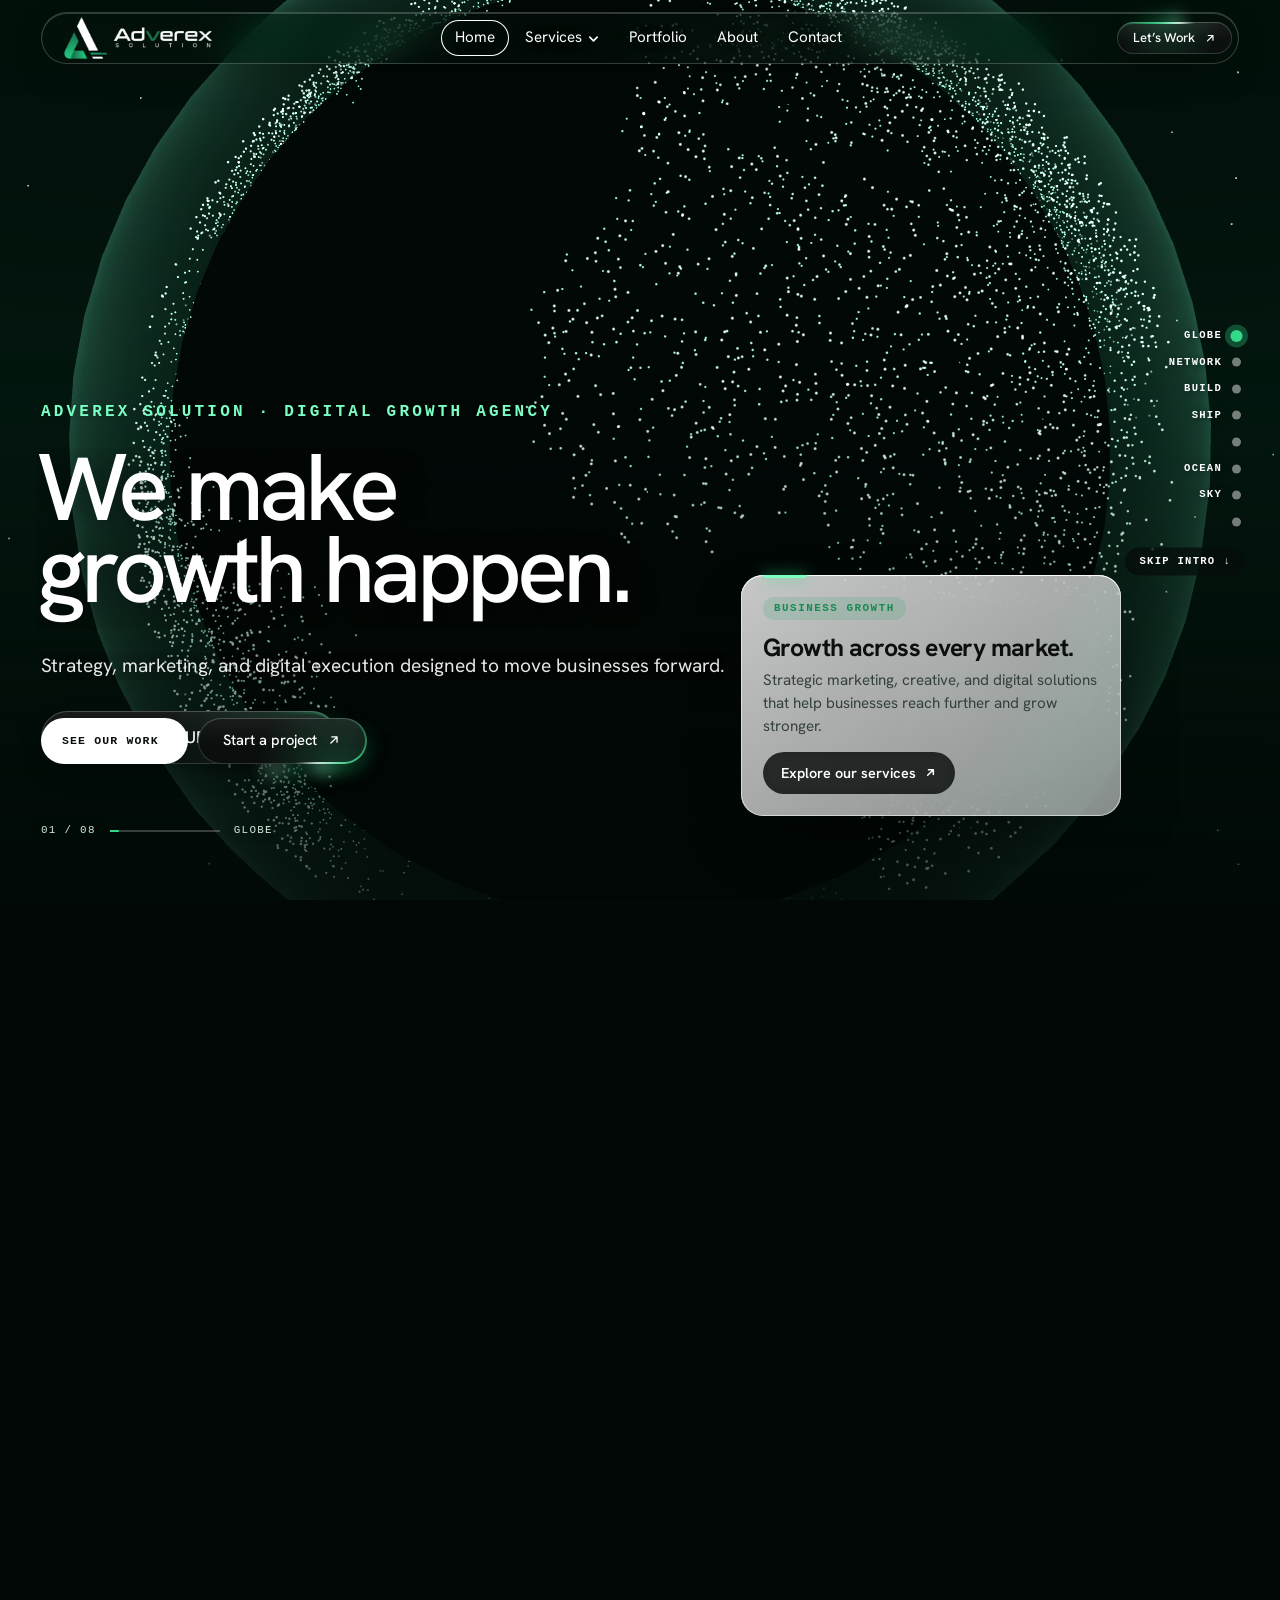
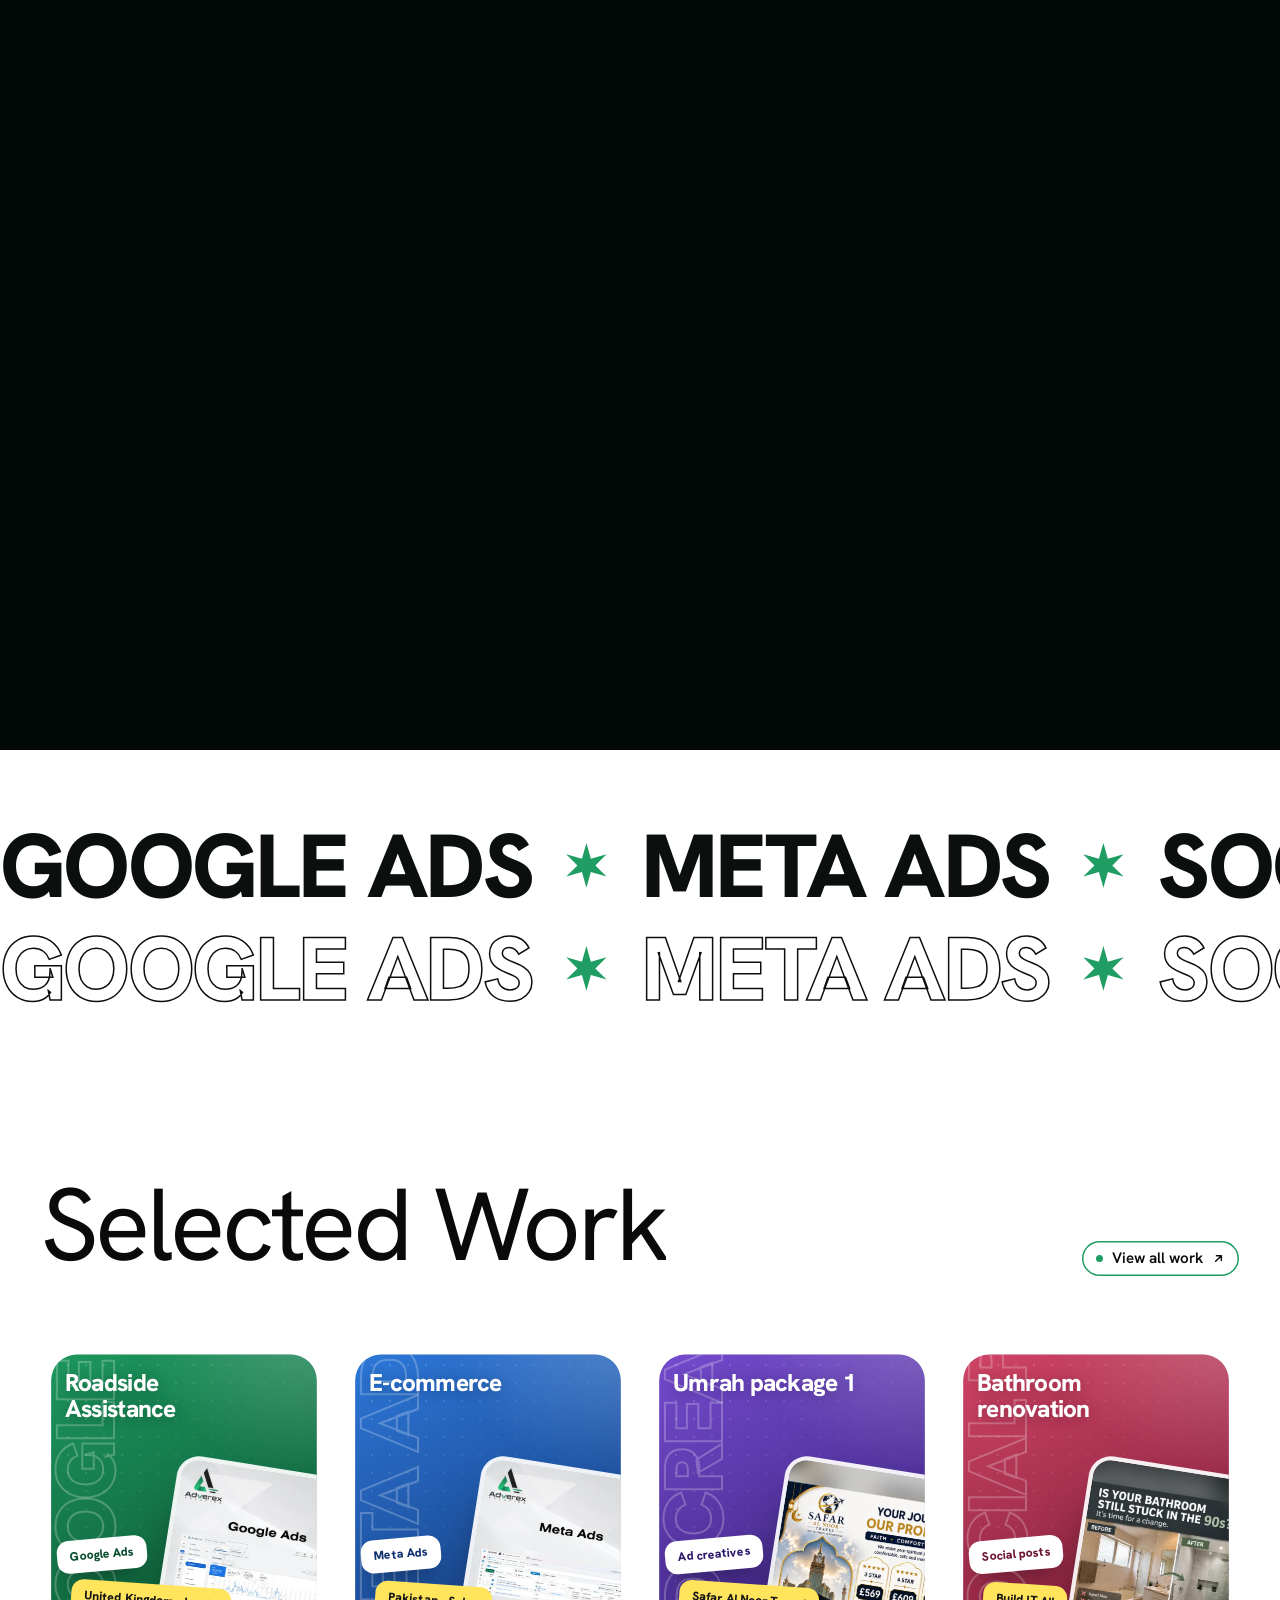
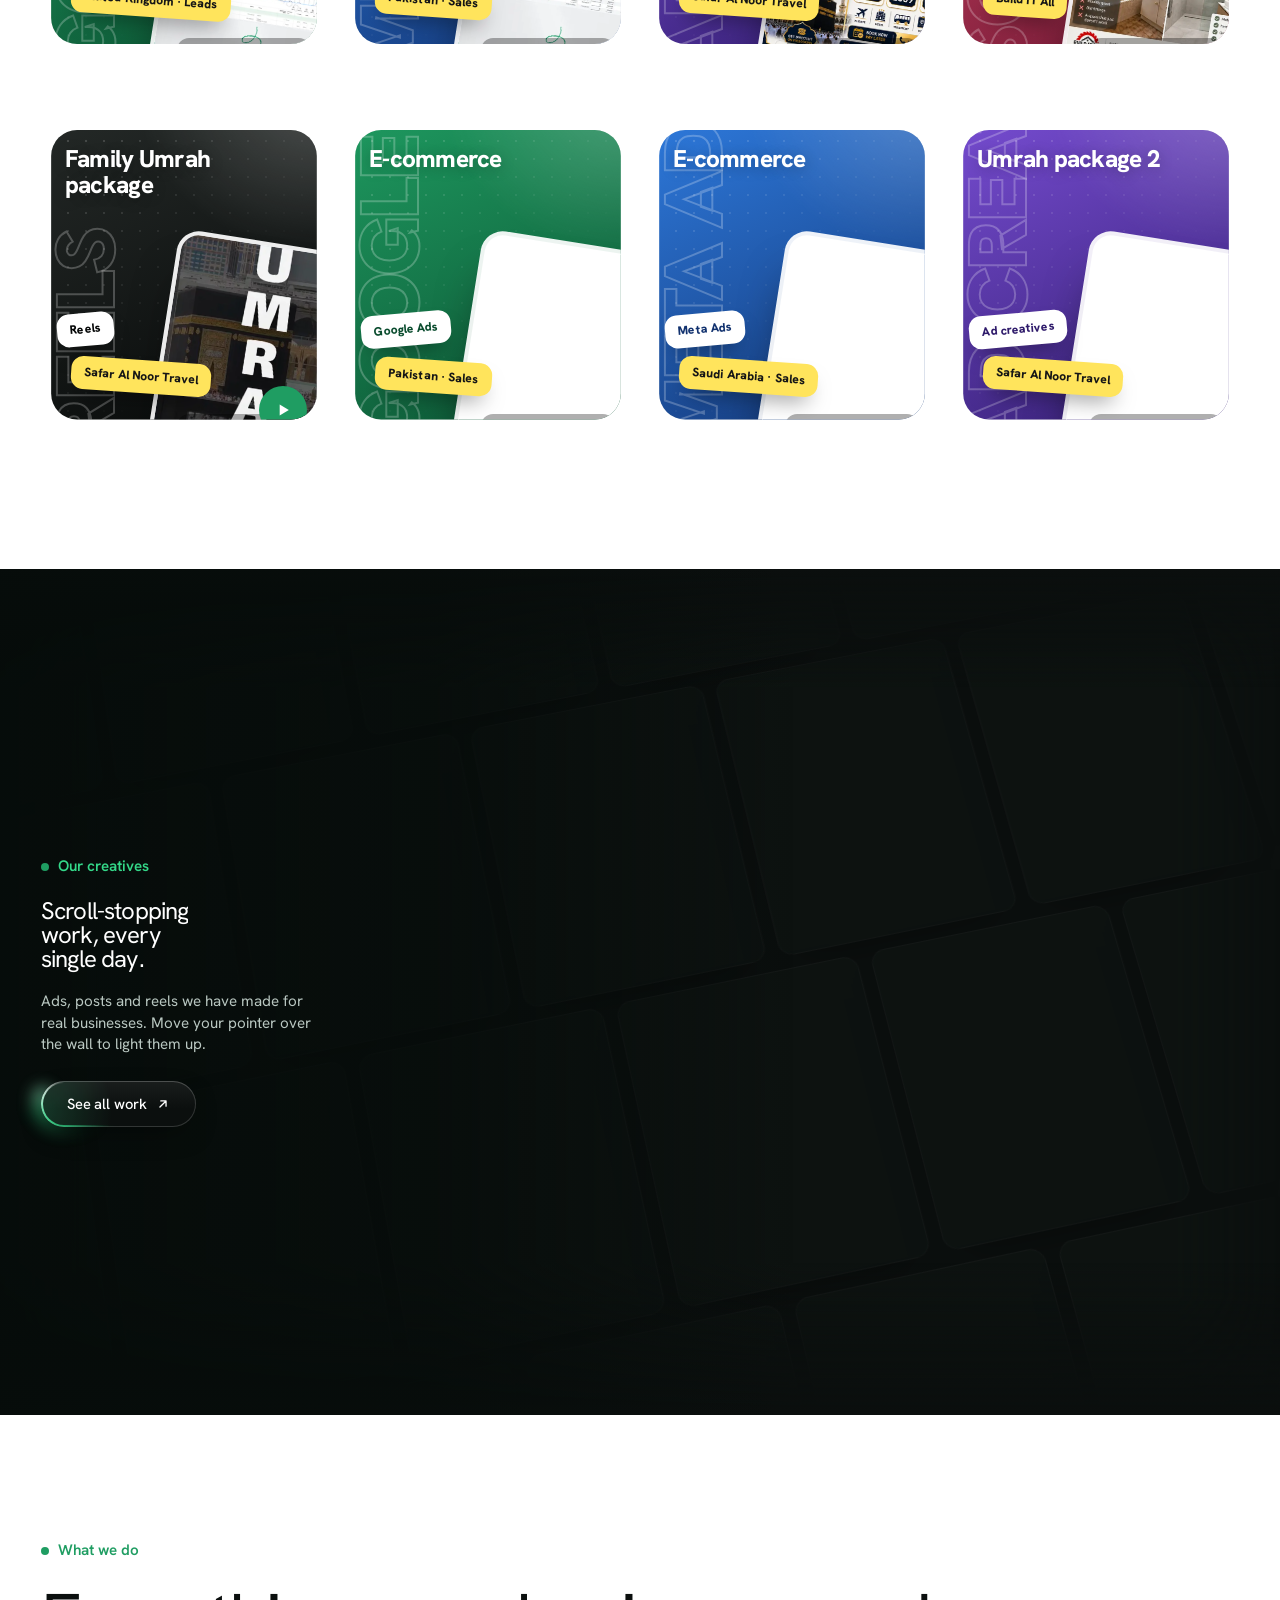
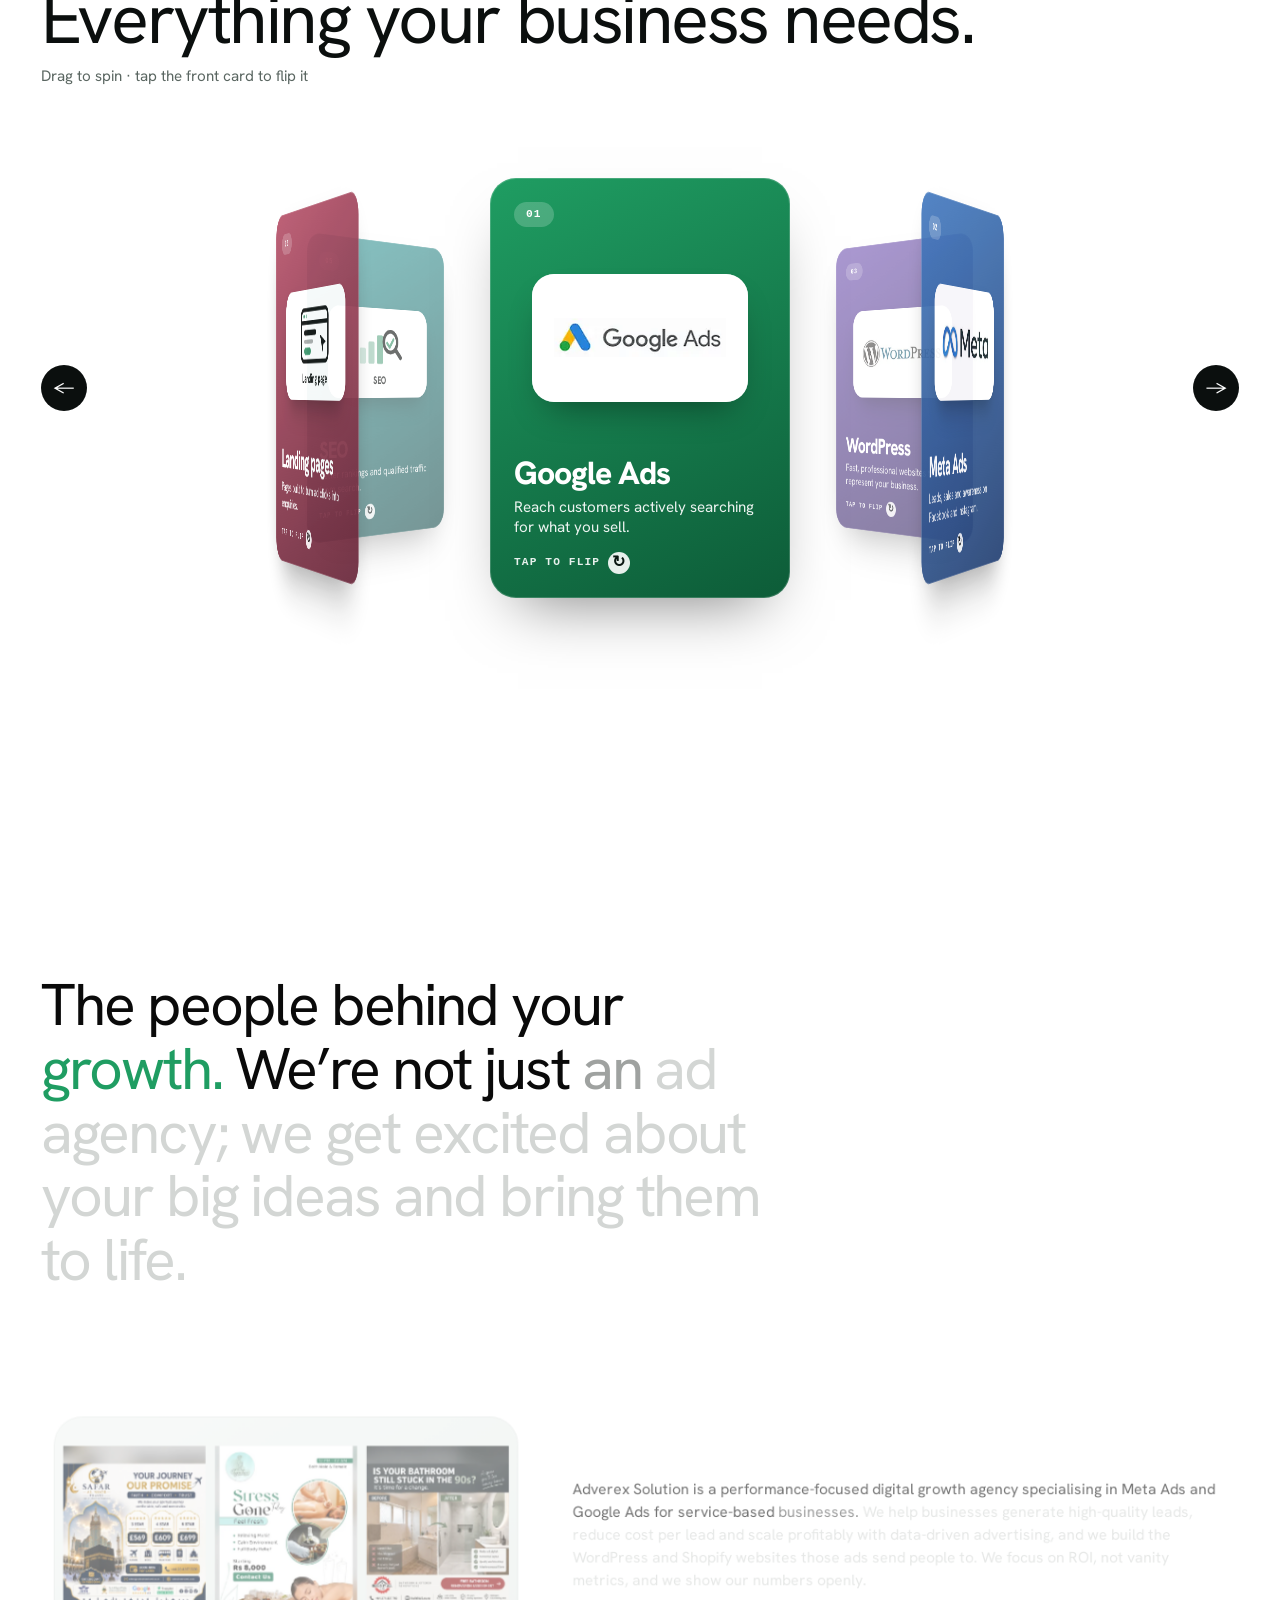
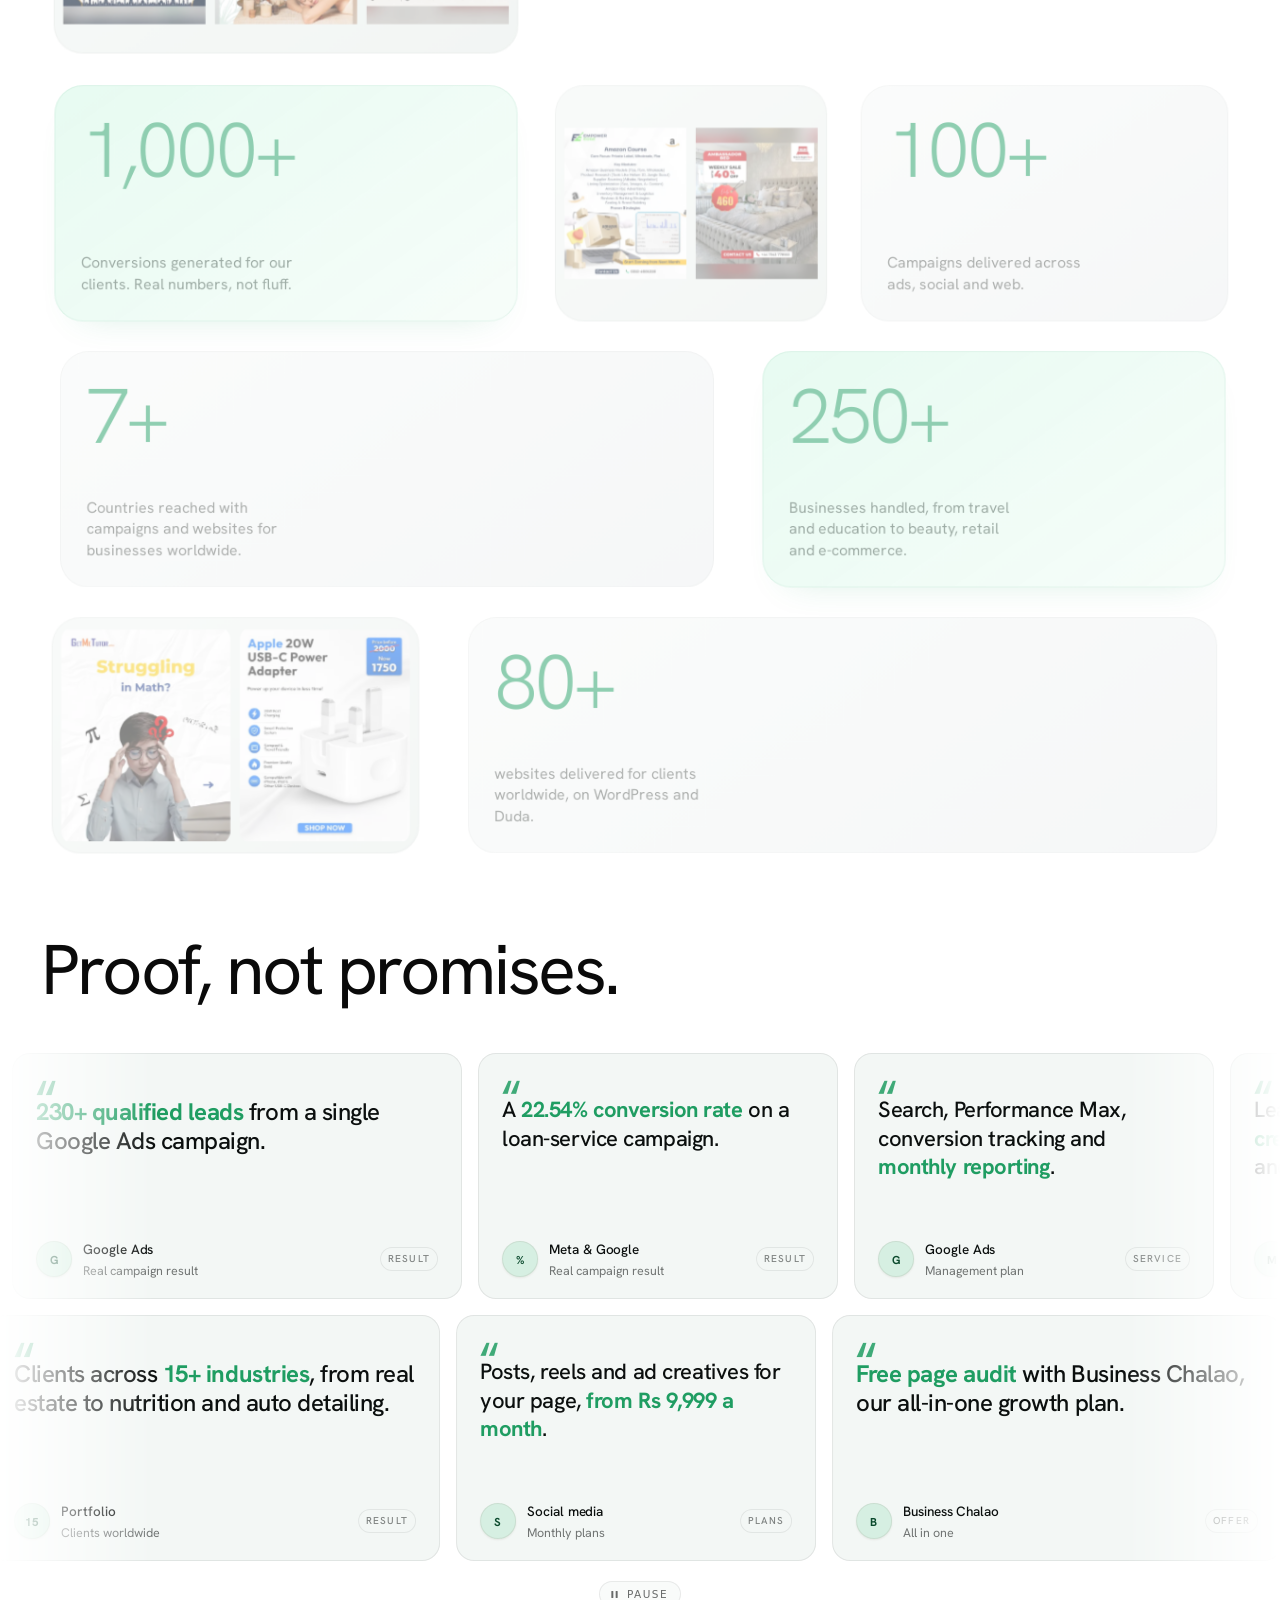
==== commit 847bda2c: "Mobile responsive navbar/menu, 2-column cards, animated 404 page" ====
--- a/index.html
+++ b/index.html
@@ -51,10 +51,6 @@
   </div>
   <div class="tiles" id="tiles" data-limit="8"></div>
 </section>
-<section class="sec pad" id="reels" aria-labelledby="rl-h">
-  <div class="work-head"><h2 class="big" id="rl-h">In motion</h2><a class="work-link" href="portfolio.html">All reels</a></div>
-  <div class="vrow"><a class="tile vcard rv" href="portfolio.html" aria-label="Motion ad 1: view portfolio"><video class="vloop" src="assets/video/v01.mp4" poster="assets/video/v01.webp" muted loop playsinline preload="none"></video><span class="tg">Reel</span><div class="cap"><span class="go"><svg viewBox="0 0 24 24" fill="currentColor" aria-hidden="true"><path d="M8 5.5v13l11-6.5z"/></svg></span></div></a><a class="tile vcard rv" href="portfolio.html" aria-label="Motion ad 2: view portfolio"><video class="vloop" src="assets/video/v02.mp4" poster="assets/video/v02.webp" muted loop playsinline preload="none"></video><span class="tg">Reel</span><div class="cap"><span class="go"><svg viewBox="0 0 24 24" fill="currentColor" aria-hidden="true"><path d="M8 5.5v13l11-6.5z"/></svg></span></div></a><a class="tile vcard rv" href="portfolio.html" aria-label="Motion ad 3: view portfolio"><video class="vloop" src="assets/video/v03.mp4" poster="assets/video/v03.webp" muted loop playsinline preload="none"></video><span class="tg">Reel</span><div class="cap"><span class="go"><svg viewBox="0 0 24 24" fill="currentColor" aria-hidden="true"><path d="M8 5.5v13l11-6.5z"/></svg></span></div></a><a class="tile vcard rv" href="portfolio.html" aria-label="Motion ad 4: view portfolio"><video class="vloop" src="assets/video/v04.mp4" poster="assets/video/v04.webp" muted loop playsinline preload="none"></video><span class="tg">Reel</span><div class="cap"><span class="go"><svg viewBox="0 0 24 24" fill="currentColor" aria-hidden="true"><path d="M8 5.5v13l11-6.5z"/></svg></span></div></a></div>
-</section>
 <section class="gmsec" id="gmsec" aria-labelledby="gm-h"><div class="gm" id="gm" data-items='["assets/clients/al-safar-01.webp", "assets/clients/get-me-tutor-09.webp", "assets/clients/silent-bed-01.webp", "assets/clients/empower-edge-01.webp", "assets/clients/build-it-all-01.webp", "assets/clients/signature-spa-02.webp", "assets/clients/case-bazar-01.webp", "assets/clients/signature-spa-06.webp", "assets/clients/chai-jan-01.webp", "assets/clients/faizan-book-01.webp", "assets/clients/al-safar-05.webp", "assets/clients/get-me-tutor-01.webp", "assets/clients/signature-spa-01.webp", "assets/clients/silent-bed-05.webp", "assets/clients/build-it-all-04.webp", "assets/clients/empower-edge-03.webp", "assets/clients/case-bazar-03.webp", "assets/clients/faizan-book-03.webp", "assets/clients/chai-jan-03.webp", "assets/clients/silent-bed-11.webp", "assets/clients/al-safar-09.webp", "assets/clients/get-me-tutor-04.webp", "assets/clients/signature-spa-05.webp", "assets/clients/silent-bed-09.webp", "assets/clients/build-it-all-06.webp", "assets/clients/empower-edge-05.webp", "assets/clients/case-bazar-05.webp", "assets/clients/faizan-book-05.webp", "assets/clients/mso-01.webp"]'></div><div class="gmc"><p class="eyebrow">Our creatives</p><h2 class="big" id="gm-h">Scroll-stopping work, every single day.</h2><p class="gmp">Ads, posts and reels we have made for real businesses. Move your pointer over the wall to light them up.</p><a class="vs-shimmer-border sbtn gmcta" href="portfolio.html">See all work <svg viewBox="0 0 16 16" width="15" height="15" aria-hidden="true"><path d="M4.5 11.5 11.5 4.5M5.5 4.5h6v6" fill="none" stroke="currentColor" stroke-width="1.5" stroke-linecap="round" stroke-linejoin="round"/></svg></a></div></section>
 <section class="orbsec" id="services-orbit" aria-labelledby="ob-h"><div class="pad"><p class="eyebrow">What we do</p><h2 class="big sec-h" id="ob-h">Everything your business needs.</h2><p class="orb-hint">Drag to spin &middot; tap the front card to flip it</p></div><div class="orb" id="orb" role="group" aria-label="Services carousel"><div class="orb-ring"><div class="orb-card" style="--c1:#1f9d62;--c2:#0d5c38"><div class="orb-in"><div class="orb-f orb-front"><span class="orb-n">01</span><div class="orb-rings" aria-hidden="true"><i></i><i></i><i></i></div><div class="orb-logo"><img src="assets/logos/google-ads.png" alt="" loading="lazy"></div><h3>Google Ads</h3><p>Reach customers actively searching for what you sell.</p><span class="orb-tap">Tap to flip <b>&#8635;</b></span></div><div class="orb-f orb-back"><h3>Google Ads</h3><ul><li>Search campaigns</li><li>Performance Max</li><li>Conversion tracking</li><li>Monthly reporting</li></ul><a class="orb-cta" href="contact.html">Get a quote <b><svg viewBox="0 0 16 16" width="1em" height="1em" aria-hidden="true"><path d="M4.5 11.5 11.5 4.5M5.5 4.5h6v6" fill="none" stroke="currentColor" stroke-width="1.6" stroke-linecap="round" stroke-linejoin="round"/></svg></b></a><a class="orb-more" href="services.html">All services</a></div></div></div><div class="orb-card" style="--c1:#2f7de1;--c2:#173f87"><div class="orb-in"><div class="orb-f orb-front"><span class="orb-n">02</span><div class="orb-rings" aria-hidden="true"><i></i><i></i><i></i></div><div class="orb-logo"><img src="assets/logos/meta.png" alt="" loading="lazy"></div><h3>Meta Ads</h3><p>Leads, sales and awareness on Facebook and Instagram.</p><span class="orb-tap">Tap to flip <b>&#8635;</b></span></div><div class="orb-f orb-back"><h3>Meta Ads</h3><ul><li>Lead generation</li><li>Retargeting</li><li>Creative testing</li><li>Audience building</li></ul><a class="orb-cta" href="contact.html">Get a quote <b><svg viewBox="0 0 16 16" width="1em" height="1em" aria-hidden="true"><path d="M4.5 11.5 11.5 4.5M5.5 4.5h6v6" fill="none" stroke="currentColor" stroke-width="1.6" stroke-linecap="round" stroke-linejoin="round"/></svg></b></a><a class="orb-more" href="services.html">All services</a></div></div></div><div class="orb-card" style="--c1:#7a4fd6;--c2:#3a2478"><div class="orb-in"><div class="orb-f orb-front"><span class="orb-n">03</span><div class="orb-rings" aria-hidden="true"><i></i><i></i><i></i></div><div class="orb-logo"><img src="assets/logos/wordpress.png" alt="" loading="lazy"></div><h3>WordPress</h3><p>Fast, professional websites that represent your business.</p><span class="orb-tap">Tap to flip <b>&#8635;</b></span></div><div class="orb-f orb-back"><h3>WordPress</h3><ul><li>Custom design</li><li>Speed &amp; mobile</li><li>Easy to edit</li><li>Care plans</li></ul><a class="orb-cta" href="contact.html">Get a quote <b><svg viewBox="0 0 16 16" width="1em" height="1em" aria-hidden="true"><path d="M4.5 11.5 11.5 4.5M5.5 4.5h6v6" fill="none" stroke="currentColor" stroke-width="1.6" stroke-linecap="round" stroke-linejoin="round"/></svg></b></a><a class="orb-more" href="services.html">All services</a></div></div></div><div class="orb-card" style="--c1:#e08a2b;--c2:#8a4a0c"><div class="orb-in"><div class="orb-f orb-front"><span class="orb-n">04</span><div class="orb-rings" aria-hidden="true"><i></i><i></i><i></i></div><div class="orb-logo"><img src="assets/logos/shopify.png" alt="" loading="lazy"></div><h3>Shopify</h3><p>Custom stores built for smooth shopping and growth.</p><span class="orb-tap">Tap to flip <b>&#8635;</b></span></div><div class="orb-f orb-back"><h3>Shopify</h3><ul><li>Store setup</li><li>Theme customisation</li><li>Checkout</li><li>Product pages</li></ul><a class="orb-cta" href="contact.html">Get a quote <b><svg viewBox="0 0 16 16" width="1em" height="1em" aria-hidden="true"><path d="M4.5 11.5 11.5 4.5M5.5 4.5h6v6" fill="none" stroke="currentColor" stroke-width="1.6" stroke-linecap="round" stroke-linejoin="round"/></svg></b></a><a class="orb-more" href="services.html">All services</a></div></div></div><div class="orb-card" style="--c1:#16a3a3;--c2:#0a5555"><div class="orb-in"><div class="orb-f orb-front"><span class="orb-n">05</span><div class="orb-rings" aria-hidden="true"><i></i><i></i><i></i></div><div class="orb-logo ico"><svg viewBox="0 0 120 80" aria-hidden="true"><rect x="14" y="44" width="14" height="24" rx="3" fill="#1f9d62" opacity=".35"/><rect x="34" y="34" width="14" height="34" rx="3" fill="#1f9d62" opacity=".55"/><rect x="54" y="24" width="14" height="44" rx="3" fill="#1f9d62" opacity=".8"/><circle cx="86" cy="34" r="16" fill="none" stroke="#0b0f0e" stroke-width="6"/><path d="M98 46l12 12" stroke="#0b0f0e" stroke-width="7" stroke-linecap="round"/><path d="M78 36l6 6 9-12" fill="none" stroke="#1f9d62" stroke-width="4.5" stroke-linecap="round" stroke-linejoin="round"/></svg><b class="orb-lt">SEO</b></div><h3>SEO</h3><p>Better rankings and qualified traffic from search.</p><span class="orb-tap">Tap to flip <b>&#8635;</b></span></div><div class="orb-f orb-back"><h3>SEO</h3><ul><li>On-page SEO</li><li>Technical SEO</li><li>Content</li><li>Local SEO</li></ul><a class="orb-cta" href="contact.html">Get a quote <b><svg viewBox="0 0 16 16" width="1em" height="1em" aria-hidden="true"><path d="M4.5 11.5 11.5 4.5M5.5 4.5h6v6" fill="none" stroke="currentColor" stroke-width="1.6" stroke-linecap="round" stroke-linejoin="round"/></svg></b></a><a class="orb-more" href="services.html">All services</a></div></div></div><div class="orb-card" style="--c1:#d9486b;--c2:#7d1d38"><div class="orb-in"><div class="orb-f orb-front"><span class="orb-n">06</span><div class="orb-rings" aria-hidden="true"><i></i><i></i><i></i></div><div class="orb-logo ico"><svg viewBox="0 0 120 80" aria-hidden="true"><rect x="8" y="8" width="104" height="64" rx="10" fill="#fff" stroke="#0b0f0e" stroke-width="5"/><path d="M8 24h104" stroke="#0b0f0e" stroke-width="5"/><circle cx="19" cy="16" r="2.6" fill="#1f9d62"/><circle cx="28" cy="16" r="2.6" fill="#1f9d62" opacity=".6"/><rect x="20" y="33" width="46" height="7" rx="3.5" fill="#0b0f0e"/><rect x="20" y="45" width="34" height="5" rx="2.5" fill="#0b0f0e" opacity=".35"/><rect x="20" y="55" width="26" height="9" rx="4.5" fill="#1f9d62"/><path d="M82 40l22 9-9 3-3 9z" fill="#0b0f0e"/></svg><b class="orb-lt">Landing page</b></div><h3>Landing pages</h3><p>Pages built to turn ad clicks into enquiries.</p><span class="orb-tap">Tap to flip <b>&#8635;</b></span></div><div class="orb-f orb-back"><h3>Landing pages</h3><ul><li>Conversion design</li><li>Fast loading</li><li>A/B ready</li><li>Form &amp; call tracking</li></ul><a class="orb-cta" href="contact.html">Get a quote <b><svg viewBox="0 0 16 16" width="1em" height="1em" aria-hidden="true"><path d="M4.5 11.5 11.5 4.5M5.5 4.5h6v6" fill="none" stroke="currentColor" stroke-width="1.6" stroke-linecap="round" stroke-linejoin="round"/></svg></b></a><a class="orb-more" href="services.html">All services</a></div></div></div></div><button class="orb-nav prev" type="button" aria-label="Previous service">&larr;</button><button class="orb-nav next" type="button" aria-label="Next service">&rarr;</button></div></section>
 <section class="about pad" id="about" aria-labelledby="ab-h">
@@ -75,10 +71,6 @@
     <div class="bt art s4"><div class="pl col"><img src="assets/clients/get-me-tutor-01.webp" alt="" loading="lazy" decoding="async"><img src="assets/clients/case-bazar-01.webp" alt="" loading="lazy" decoding="async"></div></div>
     <div class="bt grey s8"><b data-count="80" data-suffix="+">0</b><p class="l">websites delivered for clients worldwide, on WordPress and Duda.</p></div>
   </div>
-</section>
-<section class="sec pad" aria-labelledby="ws-h">
-  <div class="work-head"><h2 class="big" id="ws-h">80 websites shipped</h2><a class="work-link" href="portfolio.html#sites">See them all</a></div>
-  <div class="dwrap" aria-label="Websites delivered by Adverex"><div class="drow l"><a class="dm" href="https://realfairoffer.com" target="_blank" rel="noopener">realfairoffer.com</a><a class="dm" href="https://heartwoodaz.org" target="_blank" rel="noopener">heartwoodaz.org</a><a class="dm" href="https://orlandomontessori.com" target="_blank" rel="noopener">orlandomontessori.com</a><a class="dm" href="https://wheatonmontessori.org" target="_blank" rel="noopener">wheatonmontessori.org</a><a class="dm" href="https://sherdilcloud.com" target="_blank" rel="noopener">sherdilcloud.com</a><a class="dm" href="https://phantom-writing.com" target="_blank" rel="noopener">phantom-writing.com</a><a class="dm" href="https://jelitnaturalne.pl" target="_blank" rel="noopener">jelitnaturalne.pl</a><a class="dm" href="https://artishonline.com" target="_blank" rel="noopener">artishonline.com</a><a class="dm" href="https://onyxcraftsmemorialurns.com" target="_blank" rel="noopener">onyxcraftsmemorialurns.com</a><a class="dm" href="https://chat-house.ca" target="_blank" rel="noopener">chat-house.ca</a><a class="dm" href="https://savannameat.com" target="_blank" rel="noopener">savannameat.com</a><a class="dm" href="https://currylounge.co" target="_blank" rel="noopener">currylounge.co</a><a class="dm" href="https://isaregistrar.com" target="_blank" rel="noopener">isaregistrar.com</a><a class="dm" href="https://195news.live" target="_blank" rel="noopener">195news.live</a><a class="dm" href="https://suffolkic.org" target="_blank" rel="noopener">suffolkic.org</a><a class="dm" href="https://karimcontainers.com" target="_blank" rel="noopener">karimcontainers.com</a><a class="dm" href="https://juiceplanet.ca" target="_blank" rel="noopener">juiceplanet.ca</a><a class="dm" href="https://zh3s.pk" target="_blank" rel="noopener">zh3s.pk</a><a class="dm" href="https://mewzils.com" target="_blank" rel="noopener">mewzils.com</a><a class="dm" href="https://ihsan.templines.org" target="_blank" rel="noopener">ihsan.templines.org</a><a class="dm" href="https://curvecue.com" target="_blank" rel="noopener">curvecue.com</a><a class="dm" href="https://scholarshipnjob.com" target="_blank" rel="noopener">scholarshipnjob.com</a><a class="dm" href="https://theaskshow.com" target="_blank" rel="noopener">theaskshow.com</a><a class="dm" href="https://powerplay.com.pk" target="_blank" rel="noopener">powerplay.com.pk</a><a class="dm" href="https://motormaze.co.uk" target="_blank" rel="noopener">motormaze.co.uk</a><a class="dm" href="https://societyofsynths.com" target="_blank" rel="noopener">societyofsynths.com</a><a class="dm" href="https://shobicells.com" target="_blank" rel="noopener">shobicells.com</a><a class="dm" href="https://greyhoundkennelclub.com" target="_blank" rel="noopener">greyhoundkennelclub.com</a><a class="dm" href="https://vancouverwheelrepair.com" target="_blank" rel="noopener">vancouverwheelrepair.com</a><a class="dm" href="https://oversightt.com" target="_blank" rel="noopener">oversightt.com</a><a class="dm" href="https://ngospa.org" target="_blank" rel="noopener">ngospa.org</a><a class="dm" href="https://techscandy.com" target="_blank" rel="noopener">techscandy.com</a><a class="dm" href="https://pdxautodetailing.com" target="_blank" rel="noopener">pdxautodetailing.com</a><a class="dm" href="https://vancouvermobileautodetailing.com" target="_blank" rel="noopener">vancouvermobileautodetailing.com</a><a class="dm" href="https://imgra.co.uk" target="_blank" rel="noopener">imgra.co.uk</a><a class="dm" href="https://polywebtech.com" target="_blank" rel="noopener">polywebtech.com</a><a class="dm" href="https://spice-me.com" target="_blank" rel="noopener">spice-me.com</a><a class="dm" href="https://digitalworld.com.pk" target="_blank" rel="noopener">digitalworld.com.pk</a><a class="dm" href="https://globalexploreconsultancy.com" target="_blank" rel="noopener">globalexploreconsultancy.com</a><a class="dm" href="https://goldeneagledistributors.com" target="_blank" rel="noopener">goldeneagledistributors.com</a><a class="dm" href="https://realfairoffer.com" target="_blank" rel="noopener">realfairoffer.com</a><a class="dm" href="https://heartwoodaz.org" target="_blank" rel="noopener">heartwoodaz.org</a><a class="dm" href="https://orlandomontessori.com" target="_blank" rel="noopener">orlandomontessori.com</a><a class="dm" href="https://wheatonmontessori.org" target="_blank" rel="noopener">wheatonmontessori.org</a><a class="dm" href="https://sherdilcloud.com" target="_blank" rel="noopener">sherdilcloud.com</a><a class="dm" href="https://phantom-writing.com" target="_blank" rel="noopener">phantom-writing.com</a><a class="dm" href="https://jelitnaturalne.pl" target="_blank" rel="noopener">jelitnaturalne.pl</a><a class="dm" href="https://artishonline.com" target="_blank" rel="noopener">artishonline.com</a><a class="dm" href="https://onyxcraftsmemorialurns.com" target="_blank" rel="noopener">onyxcraftsmemorialurns.com</a><a class="dm" href="https://chat-house.ca" target="_blank" rel="noopener">chat-house.ca</a><a class="dm" href="https://savannameat.com" target="_blank" rel="noopener">savannameat.com</a><a class="dm" href="https://currylounge.co" target="_blank" rel="noopener">currylounge.co</a><a class="dm" href="https://isaregistrar.com" target="_blank" rel="noopener">isaregistrar.com</a><a class="dm" href="https://195news.live" target="_blank" rel="noopener">195news.live</a><a class="dm" href="https://suffolkic.org" target="_blank" rel="noopener">suffolkic.org</a><a class="dm" href="https://karimcontainers.com" target="_blank" rel="noopener">karimcontainers.com</a><a class="dm" href="https://juiceplanet.ca" target="_blank" rel="noopener">juiceplanet.ca</a><a class="dm" href="https://zh3s.pk" target="_blank" rel="noopener">zh3s.pk</a><a class="dm" href="https://mewzils.com" target="_blank" rel="noopener">mewzils.com</a><a class="dm" href="https://ihsan.templines.org" target="_blank" rel="noopener">ihsan.templines.org</a><a class="dm" href="https://curvecue.com" target="_blank" rel="noopener">curvecue.com</a><a class="dm" href="https://scholarshipnjob.com" target="_blank" rel="noopener">scholarshipnjob.com</a><a class="dm" href="https://theaskshow.com" target="_blank" rel="noopener">theaskshow.com</a><a class="dm" href="https://powerplay.com.pk" target="_blank" rel="noopener">powerplay.com.pk</a><a class="dm" href="https://motormaze.co.uk" target="_blank" rel="noopener">motormaze.co.uk</a><a class="dm" href="https://societyofsynths.com" target="_blank" rel="noopener">societyofsynths.com</a><a class="dm" href="https://shobicells.com" target="_blank" rel="noopener">shobicells.com</a><a class="dm" href="https://greyhoundkennelclub.com" target="_blank" rel="noopener">greyhoundkennelclub.com</a><a class="dm" href="https://vancouverwheelrepair.com" target="_blank" rel="noopener">vancouverwheelrepair.com</a><a class="dm" href="https://oversightt.com" target="_blank" rel="noopener">oversightt.com</a><a class="dm" href="https://ngospa.org" target="_blank" rel="noopener">ngospa.org</a><a class="dm" href="https://techscandy.com" target="_blank" rel="noopener">techscandy.com</a><a class="dm" href="https://pdxautodetailing.com" target="_blank" rel="noopener">pdxautodetailing.com</a><a class="dm" href="https://vancouvermobileautodetailing.com" target="_blank" rel="noopener">vancouvermobileautodetailing.com</a><a class="dm" href="https://imgra.co.uk" target="_blank" rel="noopener">imgra.co.uk</a><a class="dm" href="https://polywebtech.com" target="_blank" rel="noopener">polywebtech.com</a><a class="dm" href="https://spice-me.com" target="_blank" rel="noopener">spice-me.com</a><a class="dm" href="https://digitalworld.com.pk" target="_blank" rel="noopener">digitalworld.com.pk</a><a class="dm" href="https://globalexploreconsultancy.com" target="_blank" rel="noopener">globalexploreconsultancy.com</a><a class="dm" href="https://goldeneagledistributors.com" target="_blank" rel="noopener">goldeneagledistributors.com</a></div><div class="drow r"><a class="dm" href="https://shieldsoftwares.com" target="_blank" rel="noopener">shieldsoftwares.com</a><a class="dm" href="https://antisoftwares.com" target="_blank" rel="noopener">antisoftwares.com</a><a class="dm" href="https://upclick.de" target="_blank" rel="noopener">upclick.de</a><a class="dm" href="https://doctortelemed.net" target="_blank" rel="noopener">doctortelemed.net</a><a class="dm" href="https://dastaanlife.com" target="_blank" rel="noopener">dastaanlife.com</a><a class="dm" href="https://metabond.co.th" target="_blank" rel="noopener">metabond.co.th</a><a class="dm" href="https://booshkbeautyco.com" target="_blank" rel="noopener">booshkbeautyco.com</a><a class="dm" href="https://pshotmiami.com" target="_blank" rel="noopener">pshotmiami.com</a><a class="dm" href="https://logoin40minutes.com" target="_blank" rel="noopener">logoin40minutes.com</a><a class="dm" href="https://smartcloudsolution.com" target="_blank" rel="noopener">smartcloudsolution.com</a><a class="dm" href="https://academy.sherdil.org" target="_blank" rel="noopener">academy.sherdil.org</a><a class="dm" href="https://malamotion.com" target="_blank" rel="noopener">malamotion.com</a><a class="dm" href="https://gulbergbistro.com" target="_blank" rel="noopener">gulbergbistro.com</a><a class="dm" href="https://adbidesign.com" target="_blank" rel="noopener">adbidesign.com</a><a class="dm" href="https://goosechasemarketing.net" target="_blank" rel="noopener">goosechasemarketing.net</a><a class="dm" href="https://hookerrealestate.com" target="_blank" rel="noopener">hookerrealestate.com</a><a class="dm" href="https://nawanlab.com" target="_blank" rel="noopener">nawanlab.com</a><a class="dm" href="https://minusfour.co.uk" target="_blank" rel="noopener">minusfour.co.uk</a><a class="dm" href="https://iqhcentre.com" target="_blank" rel="noopener">iqhcentre.com</a><a class="dm" href="https://txpain.us" target="_blank" rel="noopener">txpain.us</a><a class="dm" href="https://amazingbookmarketers.com" target="_blank" rel="noopener">amazingbookmarketers.com</a><a class="dm" href="https://marketingblink.com" target="_blank" rel="noopener">marketingblink.com</a><a class="dm" href="https://greenentertainment.tv" target="_blank" rel="noopener">greenentertainment.tv</a><a class="dm" href="https://daintyskin.com" target="_blank" rel="noopener">daintyskin.com</a><a class="dm" href="https://technischer-redakteur.bayern" target="_blank" rel="noopener">technischer-redakteur.bayern</a><a class="dm" href="https://fiaweavers.com" target="_blank" rel="noopener">fiaweavers.com</a><a class="dm" href="https://dastak.ae" target="_blank" rel="noopener">dastak.ae</a><a class="dm" href="https://childaidassociation.pk" target="_blank" rel="noopener">childaidassociation.pk</a><a class="dm" href="https://raqt.ae" target="_blank" rel="noopener">raqt.ae</a><a class="dm" href="https://htsclasses.com" target="_blank" rel="noopener">htsclasses.com</a><a class="dm" href="https://doobz.co" target="_blank" rel="noopener">doobz.co</a><a class="dm" href="https://cannabrands.com" target="_blank" rel="noopener">cannabrands.com</a><a class="dm" href="https://whitelabelcanna.co" target="_blank" rel="noopener">whitelabelcanna.co</a><a class="dm" href="https://silversparrow.com" target="_blank" rel="noopener">silversparrow.com</a><a class="dm" href="https://anointednutrition.com" target="_blank" rel="noopener">anointednutrition.com</a><a class="dm" href="https://tryglimmer.com" target="_blank" rel="noopener">tryglimmer.com</a><a class="dm" href="https://greenvidashop.com" target="_blank" rel="noopener">greenvidashop.com</a><a class="dm" href="https://skinbeautifulmd.com" target="_blank" rel="noopener">skinbeautifulmd.com</a><a class="dm" href="https://morehairnaturally.com" target="_blank" rel="noopener">morehairnaturally.com</a><a class="dm" href="https://jerseysportswear.com" target="_blank" rel="noopener">jerseysportswear.com</a><a class="dm" href="https://shieldsoftwares.com" target="_blank" rel="noopener">shieldsoftwares.com</a><a class="dm" href="https://antisoftwares.com" target="_blank" rel="noopener">antisoftwares.com</a><a class="dm" href="https://upclick.de" target="_blank" rel="noopener">upclick.de</a><a class="dm" href="https://doctortelemed.net" target="_blank" rel="noopener">doctortelemed.net</a><a class="dm" href="https://dastaanlife.com" target="_blank" rel="noopener">dastaanlife.com</a><a class="dm" href="https://metabond.co.th" target="_blank" rel="noopener">metabond.co.th</a><a class="dm" href="https://booshkbeautyco.com" target="_blank" rel="noopener">booshkbeautyco.com</a><a class="dm" href="https://pshotmiami.com" target="_blank" rel="noopener">pshotmiami.com</a><a class="dm" href="https://logoin40minutes.com" target="_blank" rel="noopener">logoin40minutes.com</a><a class="dm" href="https://smartcloudsolution.com" target="_blank" rel="noopener">smartcloudsolution.com</a><a class="dm" href="https://academy.sherdil.org" target="_blank" rel="noopener">academy.sherdil.org</a><a class="dm" href="https://malamotion.com" target="_blank" rel="noopener">malamotion.com</a><a class="dm" href="https://gulbergbistro.com" target="_blank" rel="noopener">gulbergbistro.com</a><a class="dm" href="https://adbidesign.com" target="_blank" rel="noopener">adbidesign.com</a><a class="dm" href="https://goosechasemarketing.net" target="_blank" rel="noopener">goosechasemarketing.net</a><a class="dm" href="https://hookerrealestate.com" target="_blank" rel="noopener">hookerrealestate.com</a><a class="dm" href="https://nawanlab.com" target="_blank" rel="noopener">nawanlab.com</a><a class="dm" href="https://minusfour.co.uk" target="_blank" rel="noopener">minusfour.co.uk</a><a class="dm" href="https://iqhcentre.com" target="_blank" rel="noopener">iqhcentre.com</a><a class="dm" href="https://txpain.us" target="_blank" rel="noopener">txpain.us</a><a class="dm" href="https://amazingbookmarketers.com" target="_blank" rel="noopener">amazingbookmarketers.com</a><a class="dm" href="https://marketingblink.com" target="_blank" rel="noopener">marketingblink.com</a><a class="dm" href="https://greenentertainment.tv" target="_blank" rel="noopener">greenentertainment.tv</a><a class="dm" href="https://daintyskin.com" target="_blank" rel="noopener">daintyskin.com</a><a class="dm" href="https://technischer-redakteur.bayern" target="_blank" rel="noopener">technischer-redakteur.bayern</a><a class="dm" href="https://fiaweavers.com" target="_blank" rel="noopener">fiaweavers.com</a><a class="dm" href="https://dastak.ae" target="_blank" rel="noopener">dastak.ae</a><a class="dm" href="https://childaidassociation.pk" target="_blank" rel="noopener">childaidassociation.pk</a><a class="dm" href="https://raqt.ae" target="_blank" rel="noopener">raqt.ae</a><a class="dm" href="https://htsclasses.com" target="_blank" rel="noopener">htsclasses.com</a><a class="dm" href="https://doobz.co" target="_blank" rel="noopener">doobz.co</a><a class="dm" href="https://cannabrands.com" target="_blank" rel="noopener">cannabrands.com</a><a class="dm" href="https://whitelabelcanna.co" target="_blank" rel="noopener">whitelabelcanna.co</a><a class="dm" href="https://silversparrow.com" target="_blank" rel="noopener">silversparrow.com</a><a class="dm" href="https://anointednutrition.com" target="_blank" rel="noopener">anointednutrition.com</a><a class="dm" href="https://tryglimmer.com" target="_blank" rel="noopener">tryglimmer.com</a><a class="dm" href="https://greenvidashop.com" target="_blank" rel="noopener">greenvidashop.com</a><a class="dm" href="https://skinbeautifulmd.com" target="_blank" rel="noopener">skinbeautifulmd.com</a><a class="dm" href="https://morehairnaturally.com" target="_blank" rel="noopener">morehairnaturally.com</a><a class="dm" href="https://jerseysportswear.com" target="_blank" rel="noopener">jerseysportswear.com</a></div></div>
 </section>
 <section class="vwsec" aria-labelledby="vw-h"><div class="pad"><h2 class="big sec-h" id="vw-h">Proof, not promises.</h2></div><div class="vs-testimonial-wall" data-rows="2" aria-label="Adverex results and services"><div class="vs-testimonial-wall-row" data-dir="-1" data-speed="34"><div class="vs-testimonial-wall-track"><figure class="vs-testimonial-wall-card is-wide"><blockquote><em>230+ qualified leads</em> from a single Google Ads campaign.</blockquote><figcaption><span class="vs-testimonial-wall-avatar" aria-hidden="true">G</span><span class="vs-testimonial-wall-who"><b>Google Ads</b><span>Real campaign result</span></span><span class="vs-testimonial-wall-src">Result</span></figcaption></figure><figure class="vs-testimonial-wall-card"><blockquote>A <em>22.54% conversion rate</em> on a loan-service campaign.</blockquote><figcaption><span class="vs-testimonial-wall-avatar" aria-hidden="true">%</span><span class="vs-testimonial-wall-who"><b>Meta & Google</b><span>Real campaign result</span></span><span class="vs-testimonial-wall-src">Result</span></figcaption></figure><figure class="vs-testimonial-wall-card"><blockquote>Search, Performance Max, conversion tracking and <em>monthly reporting</em>.</blockquote><figcaption><span class="vs-testimonial-wall-avatar" aria-hidden="true">G</span><span class="vs-testimonial-wall-who"><b>Google Ads</b><span>Management plan</span></span><span class="vs-testimonial-wall-src">Service</span></figcaption></figure><figure class="vs-testimonial-wall-card"><blockquote>Lead generation, retargeting and <em>creative testing</em> on Facebook and Instagram.</blockquote><figcaption><span class="vs-testimonial-wall-avatar" aria-hidden="true">M</span><span class="vs-testimonial-wall-who"><b>Meta Ads</b><span>Management plan</span></span><span class="vs-testimonial-wall-src">Service</span></figcaption></figure></div></div><div class="vs-testimonial-wall-row" data-dir="1" data-speed="28"><div class="vs-testimonial-wall-track"><figure class="vs-testimonial-wall-card is-wide"><blockquote>Clients across <em>15+ industries</em>, from real estate to nutrition and auto detailing.</blockquote><figcaption><span class="vs-testimonial-wall-avatar" aria-hidden="true">15</span><span class="vs-testimonial-wall-who"><b>Portfolio</b><span>Clients worldwide</span></span><span class="vs-testimonial-wall-src">Result</span></figcaption></figure><figure class="vs-testimonial-wall-card"><blockquote>Posts, reels and ad creatives for your page, <em>from Rs 9,999 a month</em>.</blockquote><figcaption><span class="vs-testimonial-wall-avatar" aria-hidden="true">S</span><span class="vs-testimonial-wall-who"><b>Social media</b><span>Monthly plans</span></span><span class="vs-testimonial-wall-src">Plans</span></figcaption></figure><figure class="vs-testimonial-wall-card is-wide"><blockquote><em>Free page audit</em> with Business Chalao, our all-in-one growth plan.</blockquote><figcaption><span class="vs-testimonial-wall-avatar" aria-hidden="true">B</span><span class="vs-testimonial-wall-who"><b>Business Chalao</b><span>All in one</span></span><span class="vs-testimonial-wall-src">Offer</span></figcaption></figure></div></div><button class="vs-testimonial-wall-pause" type="button" aria-pressed="false"><svg class="vs-testimonial-wall-bars" viewBox="0 0 10 10" aria-hidden="true"><rect x="1.5" y="1" width="2.2" height="8" rx=".6" fill="currentColor"/><rect x="6.3" y="1" width="2.2" height="8" rx=".6" fill="currentColor"/></svg><svg class="vs-testimonial-wall-play" viewBox="0 0 10 10" aria-hidden="true"><path d="M2.5 1.2v7.6L8.8 5z" fill="currentColor"/></svg><span class="vs-testimonial-wall-label">Pause</span></button></div></section>
 <section class="contact cta pad" id="contact" aria-labelledby="c-h">
--- a/assets/style.css
+++ b/assets/style.css
@@ -1325,3 +1325,98 @@
 .chips.g span{display:inline-flex;align-items:center;gap:11px}
 .chips.g .fl{flex:none;width:28px;height:21px;border-radius:5px;box-shadow:0 0 0 1px rgba(11,15,14,.14),0 3px 8px -3px rgba(11,15,14,.3)}
 .chips.g .fl.globe{color:#16794b;background:#eafaf2;box-shadow:0 0 0 1px rgba(31,157,98,.3)}
+
+/* ================= mobile: navbar, menu, cards (2 per row) ================= */
+.mm-sub,.mm-foot{display:none}
+@media (max-width:900px){
+  .mbtn{display:inline-grid;place-content:center;gap:6px;width:40px;height:40px;padding:0;font-size:0;color:#fff;border-radius:50%;background:linear-gradient(145deg,#1f9d62,#0e5c38);box-shadow:inset 0 1px 0 rgba(255,255,255,.35),0 8px 18px -8px rgba(14,92,56,.85)}
+  .mbtn i{display:block;width:17px;height:2px;border-radius:2px;background:#fff;transition:transform .45s cubic-bezier(.19,1,.22,1)}
+  .mbtn[aria-expanded="true"] i:first-child{transform:translateY(4px) rotate(45deg)}
+  .mbtn[aria-expanded="true"] i:last-child{transform:translateY(-4px) rotate(-45deg)}
+  header.site .right{gap:0}
+  /* full-screen menu */
+  .links.open{display:flex;position:fixed;inset:0;z-index:99;flex-direction:column;align-items:stretch;justify-content:flex-start;gap:0;padding:92px 22px calc(24px + env(safe-area-inset-bottom));overflow-y:auto;-webkit-overflow-scrolling:touch;
+    color:#fff;--ink:#fff;font-size:1.7rem;counter-reset:mm;
+    background:radial-gradient(120% 55% at 100% 0%,rgba(52,216,137,.28),transparent 62%),radial-gradient(90% 40% at 0% 100%,rgba(31,157,98,.22),transparent 60%),#07100c;
+    animation:mmIn .5s cubic-bezier(.19,1,.22,1)}
+  @keyframes mmIn{from{opacity:0;transform:translateY(-12px)}}
+  .links.open>a,.links.open .dd>a{display:flex;align-items:center;gap:14px;width:100%;padding:15px 2px;border-radius:0;box-shadow:none!important;border-bottom:1px solid rgba(255,255,255,.1);font-weight:500;letter-spacing:-.02em;color:#fff;text-shadow:none!important;opacity:0;animation:mmItem .6s cubic-bezier(.19,1,.22,1) forwards}
+  .links.open>a::before,.links.open .dd>a::before{counter-increment:mm;content:"0" counter(mm);font:600 .68rem/1 ui-monospace,Menlo,Consolas,monospace;letter-spacing:.12em;color:#34d889}
+  .links.open>a:nth-child(1){animation-delay:.05s}.links.open .dd>a{animation-delay:.1s}.links.open>a:nth-child(3){animation-delay:.15s}.links.open>a:nth-child(4){animation-delay:.2s}.links.open>a:nth-child(5){animation-delay:.25s}
+  @keyframes mmItem{from{opacity:0;transform:translateY(14px)}to{opacity:1;transform:none}}
+  .links.open a[aria-current="page"]{color:#34d889}
+  .links.open .dd>a svg{margin-left:auto;width:16px;height:16px;transform:none!important;color:#8da39b}
+  .links.open .dd{width:100%}
+  .links.open .mega{display:none!important}
+  .links.open .mm-sub{display:grid;grid-template-columns:1fr 1fr;gap:8px;padding:12px 0 10px}
+  .links.open .mm-sub a{display:grid;gap:3px;padding:12px 13px;border-radius:14px;background:rgba(255,255,255,.06);box-shadow:inset 0 0 0 1px rgba(255,255,255,.09);font-size:.92rem;color:#fff;transition:background .3s}
+  .links.open .mm-sub a:active{background:rgba(52,216,137,.18)}
+  .links.open .mm-sub b{font-weight:600}
+  .links.open .mm-sub em{font-style:normal;font-size:.72rem;color:#8da39b;line-height:1.25}
+  .links.open .mm-foot{display:grid;gap:10px;margin-top:auto;padding-top:26px}
+  .mm-cta{display:flex;align-items:center;justify-content:center;gap:9px;padding:16px;border-radius:999px;background:linear-gradient(135deg,#34d889,#1f9d62);color:#04130c;font-size:1rem;font-weight:700;box-shadow:0 14px 30px -12px rgba(52,216,137,.7)}
+  .mm-row{display:grid;grid-template-columns:1fr 1fr;gap:10px}
+  .mm-row a{display:flex;justify-content:center;padding:13px;border-radius:999px;box-shadow:inset 0 0 0 1px rgba(255,255,255,.22);font-size:.95rem;font-weight:500;color:#fff}
+  .mm-foot p{text-align:center;font-size:.78rem;color:#8da39b;margin-top:4px}
+  header.site:has(.links.open) .logo .lg-d{display:none!important}
+  header.site:has(.links.open) .logo .lg-l{display:block!important}
+  body.page-home header.site:has(.links.open) .logo,body.page-home header.site:has(.links.open) .mbtn{color:#fff}
+}
+@media (max-width:620px){
+  /* services cards */
+  .sgrid{grid-template-columns:1fr 1fr;gap:12px}
+  .sc{padding:12px 12px 14px;border-radius:20px}
+  .sc .si{border-radius:14px}
+  .sc h3{font-size:1.02rem;margin-top:12px;line-height:1.12}
+  .sc p{font-size:.8rem;margin-top:6px;line-height:1.4}
+  .sc ul{font-size:.76rem;margin-top:10px;padding-top:10px;margin-bottom:12px;gap:3px}
+  .sc li::before{width:5px;height:5px;margin-right:6px}
+  .sc .sl.vs-shimmer-border{--vs-shimmer-border-font-size:.8rem}
+  .sc .sl.vs-shimmer-border .vs-shimmer-border-body{padding:.85em .8em .9em}
+  .sc .sl svg{display:none}
+  /* strategy steps */
+  .steps,.steps.s6{grid-template-columns:1fr 1fr;gap:12px;margin-top:28px}
+  #strategy .step{padding:16px 14px 18px;border-radius:20px}
+  #strategy .step .sic{width:46px;height:46px;border-radius:14px}
+  #strategy .step .sic svg{width:24px;height:24px}
+  #strategy .step h3{font-size:1rem;line-height:1.15;margin-top:12px}
+  #strategy .step p{font-size:.8rem;line-height:1.42;margin-top:6px}
+  /* about: what we do + why choose */
+  .ab-cards{grid-template-columns:1fr 1fr;gap:12px}
+  .ab-cards li{padding:16px 14px 18px;gap:12px;border-radius:20px}
+  .ab-cards li i,.ab-cards li i.lg{width:46px;height:46px;border-radius:14px}
+  .ab-cards li i svg{width:24px;height:24px}
+  .ab-cards li i.lg::before{width:23px;height:23px}
+  .ab-cards li b{font-size:1rem;line-height:1.15}
+  .ab-cards li span{font-size:.8rem;line-height:1.42}
+  .wl-cards{grid-template-columns:1fr 1fr!important;gap:12px}
+  .wl-cards li{flex-direction:column;align-items:flex-start;gap:12px;padding:16px 14px 18px;border-radius:20px}
+  .wl-cards li:last-child{grid-column:1/-1}
+  .wl-cards li i{width:46px;height:46px;border-radius:14px}
+  .wl-cards li b,.wl-cards li strong{font-size:1rem}
+  /* portfolio / home tiles: clean photo cards, 2 per row */
+  .tiles{grid-template-columns:1fr 1fr;gap:10px}
+  .tile{border-radius:16px;aspect-ratio:4/5}
+  .tile .th,.tile .tg,.tile .hv{display:none!important}
+  .tile .pl{clip-path:none!important}
+  .tile .ov{opacity:1!important;transform:none!important;padding:40px 10px 10px;background:linear-gradient(to top,rgba(0,0,0,.78),transparent)}
+  .tile .ov b{font-size:.78rem;line-height:1.2;display:-webkit-box;-webkit-line-clamp:2;-webkit-box-orient:vertical;overflow:hidden}
+  .tile .ov small{font-size:.64rem;display:block;white-space:nowrap;overflow:hidden;text-overflow:ellipsis}
+  .tile .cap{left:auto;right:8px;top:8px;bottom:auto}
+  .tile .cap .go{width:30px;height:30px;opacity:1!important;transform:none!important}
+  .tile .cap .go svg{width:14px;height:14px}
+  /* footer */
+  .ft{grid-template-columns:1fr 1fr!important;gap:32px 18px;padding-top:56px}
+  .ft .fabout,.ft>div:last-child{grid-column:1/-1}
+  .ft ul{font-size:.98rem;gap:9px}
+}
+@media (max-width:900px){
+  .links.open{padding-top:80px;font-size:1.5rem}
+  .links.open>a,.links.open .dd>a{padding:12px 2px}
+  .links.open .mm-sub{padding:10px 0 8px;gap:7px}
+  .links.open .mm-sub a{padding:10px 12px}
+  .links.open .mm-foot{padding-top:18px;gap:9px}
+  .mm-cta{padding:14px}
+  .mm-row a{padding:11px}
+  .mm-foot p{display:none}
+}
